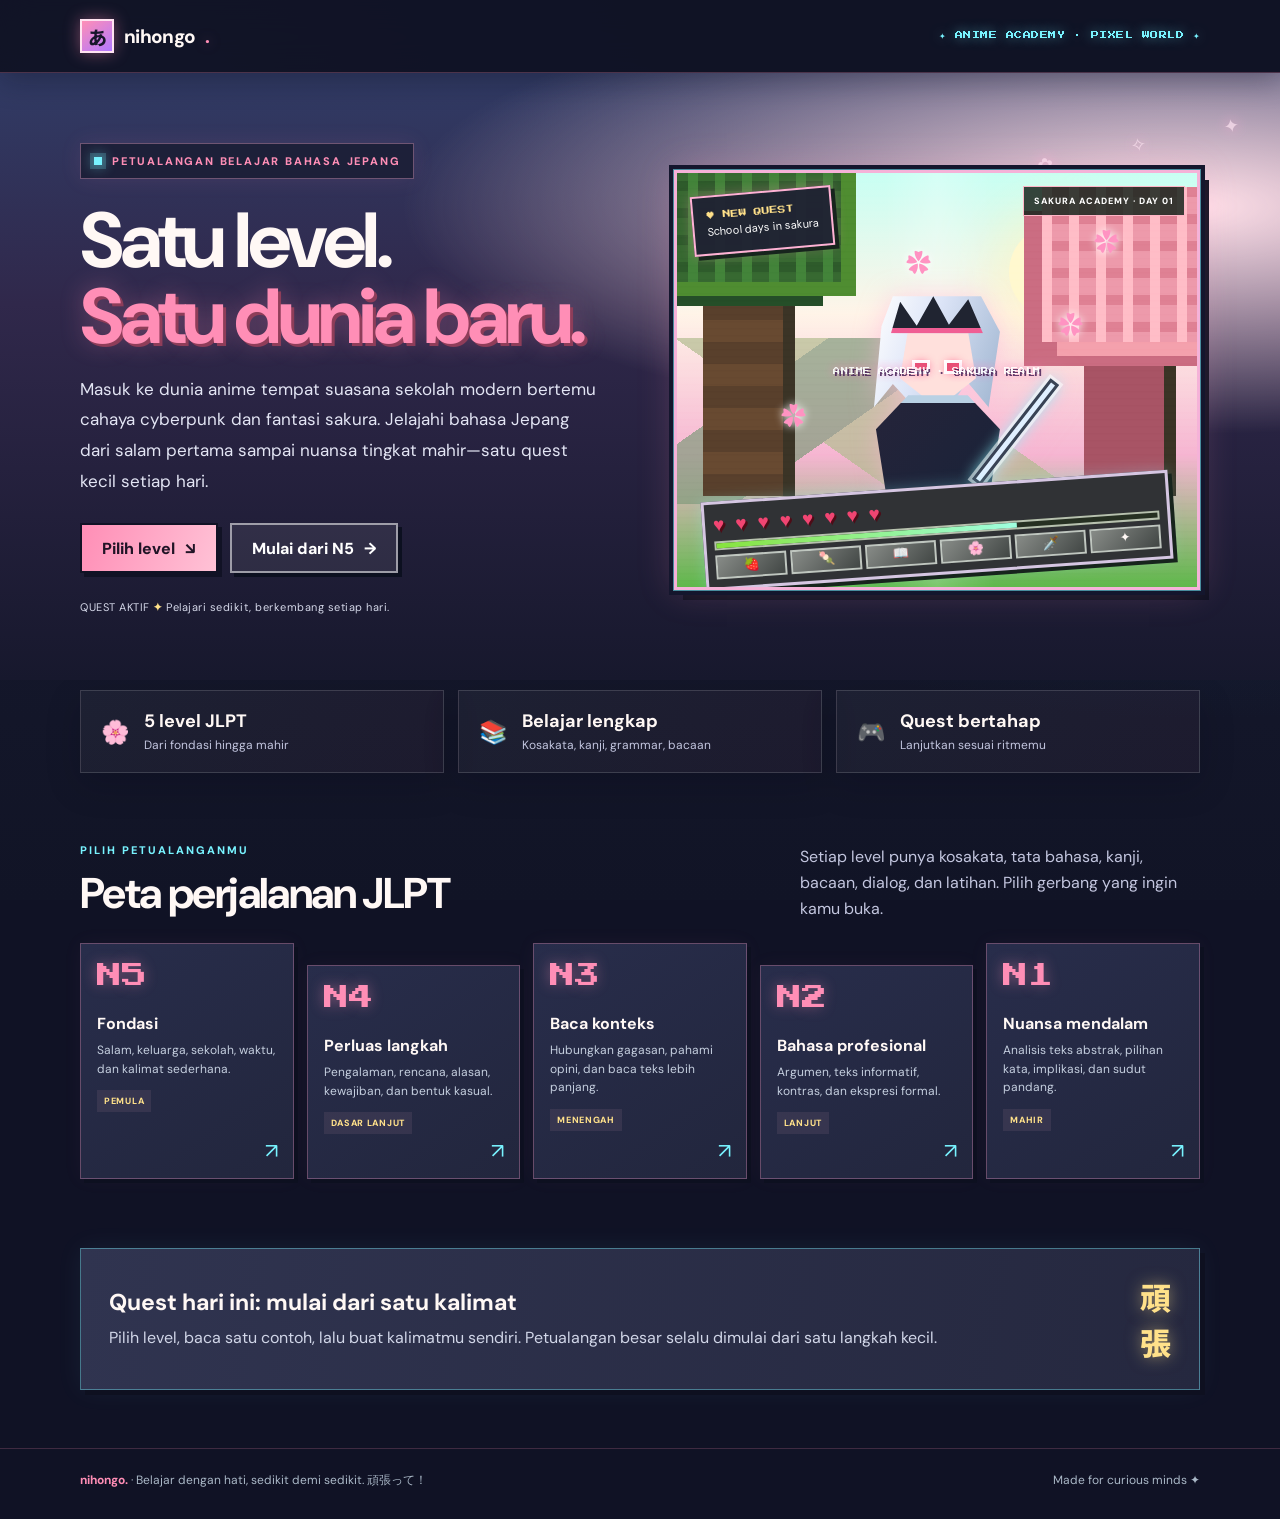
==== index.html @ 072437f2 "Blend anime school, cyberpunk, and sakura fantasy themes" ====
<!doctype html>
<html lang="id">
<head>
  <meta charset="utf-8">
  <meta name="viewport" content="width=device-width, initial-scale=1">
  <meta name="theme-color" content="#101225">
  <meta name="description" content="Petualangan belajar bahasa Jepang dari JLPT N5 hingga N1 — anime, cyberpunk, sekolah, dan fantasi sakura dalam satu dunia.">
  <title>Nihongo Quest — Anime Japanese Learning World</title>
  <link rel="preconnect" href="https://fonts.googleapis.com">
  <link rel="preconnect" href="https://fonts.gstatic.com" crossorigin>
  <link href="https://fonts.googleapis.com/css2?family=DM+Sans:wght@400;500;600;700;800&family=Press+Start+2P&family=Noto+Sans+JP:wght@400;500;700&display=swap" rel="stylesheet">
  <style>
    :root{--night:#101225;--forest:#202746;--leaf:#9fffe0;--pink:#ff8eb6;--rose:#e987c2;--cream:#fff8f5;--gold:#ffe18a;--muted:#c3c6df;--pixel:4px;--line:#ffffff27;--neon:#78f3ff}
    *{box-sizing:border-box}html{scroll-behavior:smooth;scroll-padding-top:82px}body{margin:0;background:var(--night);color:var(--cream);font-family:'DM Sans',sans-serif;overflow-x:hidden}body:before{content:"";position:fixed;inset:0;pointer-events:none;z-index:-1;background:radial-gradient(ellipse at 10% 12%,#593c7640,transparent 35%),radial-gradient(ellipse at 94% 54%,#174b6940,transparent 34%),linear-gradient(180deg,#121426,#15182c 60%,#111426)}a{color:inherit}button,a{-webkit-tap-highlight-color:transparent}.wrap{width:min(1120px,calc(100% - 40px));margin:auto}
    .topbar{position:sticky;top:0;z-index:10;background:#111426ed;border-bottom:1px solid #ff8eb640;backdrop-filter:blur(16px);box-shadow:0 6px 30px #08091555}.nav{min-height:72px;display:flex;align-items:center;justify-content:space-between;gap:20px}.brand{display:inline-flex;align-items:center;gap:10px;text-decoration:none;font-weight:800;font-size:19px;letter-spacing:-.7px}.brand-mark{display:grid;place-items:center;width:34px;height:34px;background:linear-gradient(145deg,var(--pink),#b378ff);color:#17162b;border:2px solid #ffe3f1;box-shadow:0 0 16px #ff8eb66b;font-family:'Noto Sans JP',sans-serif;font-weight:800}.brand em{color:var(--pink);font-style:normal;text-shadow:0 0 12px #ff8eb699}.nav-tag{font-family:'Press Start 2P',monospace;font-size:8px;color:var(--neon);letter-spacing:.5px;text-shadow:0 0 12px #78f3ff8c}
    .hero{position:relative;min-height:590px;display:grid;grid-template-columns:1.04fr .96fr;align-items:center;gap:24px;padding:70px 0 64px;isolation:isolate}.hero:before{content:"";position:absolute;inset:0 -40vw;z-index:-3;background:radial-gradient(ellipse at 75% 22%,#ffdfe8 0 1%,transparent 34%),linear-gradient(180deg,#313b65 0%,#30284b 38%,#17182d 100%)}.hero:after{content:"✦　✧　✦　✿　✧　✦";position:absolute;z-index:-1;top:12%;right:-18%;width:58%;color:#ffe7f5a8;font-size:19px;letter-spacing:30px;text-shadow:0 0 14px #ffacd6;transform:rotate(-12deg);pointer-events:none}.hero-copy{position:relative;z-index:2}.kicker{display:inline-flex;align-items:center;gap:10px;padding:10px 13px;border:1px solid #ffb1d75c;background:#17192dbb;color:var(--pink);font-size:11px;font-weight:800;letter-spacing:1.8px;text-transform:uppercase;box-shadow:0 0 22px #fc86bb19}.kicker i{width:8px;height:8px;background:var(--neon);box-shadow:0 0 0 4px #78f3ff33,0 0 14px #78f3ff}.hero h1{max-width:680px;margin:24px 0 18px;font-size:clamp(43px,6.6vw,78px);line-height:.98;letter-spacing:-4px}.hero h1 span{display:block;color:var(--pink);text-shadow:3px 3px #8e3d59,0 0 25px #ff8eb655}.hero-copy>p{max-width:520px;color:#e3e5f4;font-size:17px;line-height:1.8}.cta-row{display:flex;flex-wrap:wrap;gap:12px;margin-top:27px}.btn{display:inline-flex;align-items:center;justify-content:center;gap:10px;min-height:50px;padding:0 20px;text-decoration:none;font-weight:800;border:2px solid #111225;box-shadow:4px 4px 0 #111225;transition:transform .18s,box-shadow .18s}.btn:hover{transform:translate(2px,2px);box-shadow:2px 2px 0 #111225}.btn-primary{background:linear-gradient(110deg,var(--pink),#ffc2d6);color:#211426}.btn-quiet{background:#ffffff12;border-color:#fff8;color:white;box-shadow:4px 4px 0 #0c1020}.pixel-label{display:inline-block;margin-top:27px;color:#d4d7e8;font-size:11px;letter-spacing:.5px}.pixel-label b{color:var(--gold)}
    .scene{height:420px;position:relative;overflow:hidden;border:3px solid #f5b2d8;outline:1px solid #76f3ff88;box-shadow:0 0 0 5px #14162d,0 0 34px #ff8eb638,9px 10px 0 #0d1020;background:linear-gradient(180deg,#c8fff3 0%,#fff4e8 34%,#f6b6d2 68%,#5fb84b 100%);image-rendering:pixelated}.scene:before{content:"";position:absolute;inset:0;z-index:1;pointer-events:none;background:linear-gradient(90deg,transparent 40%,#fff7 50%,transparent 61%),repeating-linear-gradient(0deg,transparent 0 5px,#14152b0b 6px 7px);mix-blend-mode:soft-light}.scene:after{content:"ANIME ACADEMY · SAKURA REALM";position:absolute;z-index:5;left:50%;top:48%;transform:translate(-50%,-50%);white-space:nowrap;color:#fff;font-family:'Press Start 2P',monospace;font-size:7px;letter-spacing:.4px;text-shadow:2px 2px #4e275c,0 0 10px #f57fb7;opacity:.88}.sun{position:absolute;width:94px;height:94px;top:52px;right:18%;background:#fff8cf;border-radius:50%;box-shadow:0 0 48px 20px #fff3bb88}.distant{position:absolute;inset:40% 0 20%;background:linear-gradient(145deg,transparent 0 20%,#829c7d 20% 39%,transparent 39%),linear-gradient(35deg,transparent 0 31%,#b4bd91 31% 55%,transparent 55%);opacity:.7}.ground{position:absolute;bottom:0;left:0;right:0;height:24%;background:repeating-linear-gradient(90deg,#78bf37 0 20px,#91d64b 20px 40px);border-top:8px solid #497d34}.tree{position:absolute;bottom:22%;width:92px;height:280px;background:repeating-linear-gradient(0deg,#59402c 0 22px,#684a31 22px 44px);box-shadow:inset -12px 0 #3b3426}.tree:before{content:"";position:absolute;left:-42px;top:-89px;width:180px;height:155px;background-color:#376931;background-image:linear-gradient(90deg,#43843a 10px,transparent 10px),linear-gradient(#2e5b2b 10px,transparent 10px);background-size:27px 27px;box-shadow:15px 14px 0 #4f8d31,-18px 24px 0 #254e28}.tree-left{left:5%}.tree-right{right:4%;height:220px;background:#a85465}.tree-right:before{background-color:#ed9aab;background-image:linear-gradient(90deg,#ffbdc7 10px,transparent 10px),linear-gradient(#df8194 10px,transparent 10px);box-shadow:15px 14px 0 #f4a1ad,-18px 24px 0 #cb6d82}.bloom{position:absolute;z-index:2;color:#ff93c2;font-size:25px;text-shadow:0 0 9px #fff,3px 3px #fff0;font-family:'Noto Sans JP';animation:drift 5s ease-in-out infinite}.b1{top:17%;left:44%}.b2{top:32%;right:22%;animation-delay:-2s}.b3{top:54%;left:20%;animation-delay:-1s}.b4{top:12%;right:15%;animation-delay:-3s}.avatar{position:absolute;bottom:17%;left:50%;transform:translateX(-50%);width:176px;height:220px;z-index:2;filter:drop-shadow(0 0 12px #ffb1d880)}.hair{position:absolute;top:0;left:25px;width:126px;height:111px;background:linear-gradient(110deg,#fff 0%,#dce4f7 42%,#9fb5d0 100%);clip-path:polygon(15% 0,85% 0,100% 32%,91% 100%,74% 77%,60% 100%,47% 76%,32% 100%,15% 79%,0 100%,6% 27%);filter:drop-shadow(5px 5px 0 #293447)}.face{position:absolute;top:37px;left:51px;width:76px;height:75px;background:#ffe0dc;clip-path:polygon(10% 0,90% 0,100% 60%,50% 100%,0 60%)}.eye{position:absolute;top:67px;width:12px;height:8px;background:#e64d71;z-index:3;box-shadow:0 0 0 3px #fff,0 0 10px #ff356a}.eye.left{left:66px}.eye.right{right:66px}.body-avatar{position:absolute;bottom:0;left:27px;width:124px;height:121px;background:linear-gradient(135deg,#25243a,#182238);clip-path:polygon(26% 0,74% 0,100% 28%,89% 100%,11% 100%,0 28%);border-top:8px solid #b9d1e4}.crown{position:absolute;z-index:4;top:0;left:42px;width:92px;height:37px;background:#202431;clip-path:polygon(0 100%,10% 15%,28% 80%,46% 0,63% 77%,84% 8%,100% 100%);border-bottom:5px solid #f05e94;filter:drop-shadow(0 0 6px #ff528b)}.sword{position:absolute;z-index:3;bottom:20px;right:4px;width:11px;height:128px;background:#dfefff;border:3px solid #394355;transform:rotate(38deg);box-shadow:0 0 0 3px #fff8,0 0 15px #8bf7ff}.game-toast{position:absolute;top:18px;left:15px;z-index:6;padding:11px 13px;background:#1f2033eF;border:2px solid #ffb2d4;color:var(--gold);font-family:'Press Start 2P',monospace;font-size:8px;line-height:1.8;transform:rotate(-5deg);box-shadow:4px 4px #17241d,0 0 14px #ff8eb655}.game-toast span{display:block;color:#fff;font-family:'DM Sans';font-size:11px}.hud{position:absolute;z-index:6;bottom:12px;left:5%;right:5%;padding:8px;background:#303235;border:3px solid #d5c6e2;box-shadow:4px 4px #17241d,0 0 15px #83f7ff44;transform:rotate(-4deg)}.hearts{color:#f14572;font-size:19px;letter-spacing:3px;text-shadow:2px 2px #4e0c17}.xp{height:9px;margin:4px 0;background:#263022;border:2px solid #b7c1af}.xp span{display:block;width:68%;height:100%;background:linear-gradient(90deg,#87e33d,#9fffe0)}.hotbar{display:flex;gap:4px;margin-top:5px}.slot{flex:1;height:24px;background:linear-gradient(135deg,#878b87,#424745);border:2px solid #bfc6bf;text-align:center;font-size:13px;line-height:18px}.scene-caption{position:absolute;right:12px;top:13px;z-index:6;padding:8px 10px;background:#18251dd9;border:1px solid #ffb5c6;color:white;font-size:9px;font-weight:800;letter-spacing:1px}
    .stats{display:grid;grid-template-columns:repeat(3,1fr);gap:14px;margin:10px 0 70px}.stat{padding:18px 20px;border:1px solid #ffffff25;background:linear-gradient(120deg,#ffffff0b,#ff8eb60b);display:flex;align-items:center;gap:14px;box-shadow:0 12px 35px #06071630}.stat-icon{font-size:23px}.stat strong{display:block;font-size:18px}.stat small{color:var(--muted);font-size:12px}.section-head{display:flex;justify-content:space-between;align-items:end;gap:20px;margin:0 0 22px}.section-head .eyebrow{color:var(--neon);font-size:11px;font-weight:800;letter-spacing:2px}.section-head h2{margin:8px 0 0;font-size:clamp(28px,4vw,43px);letter-spacing:-1.6px}.section-head p{max-width:400px;margin:0;color:var(--muted);line-height:1.6}.levels{display:grid;grid-template-columns:repeat(5,1fr);gap:13px}.level-card{position:relative;min-height:214px;padding:19px 16px 16px;background:linear-gradient(145deg,#282d4b,#22263d);border:1px solid #ff9ec84f;box-shadow:4px 4px 0 #0d1020,0 0 20px #f27baa0c;text-decoration:none;transition:transform .2s,border-color .2s,background .2s}.level-card:hover{transform:translateY(-6px);border-color:var(--neon);background:#303652;box-shadow:4px 8px 0 #0d1020,0 0 20px #78f3ff30}.level-card:nth-child(even){margin-top:22px}.level-card .num{font-family:'Press Start 2P',monospace;font-size:25px;color:var(--pink);text-shadow:0 0 14px #ff8eb66b}.level-card h3{margin:20px 0 7px;font-size:16px}.level-card p{margin:0;color:#c5cfdf;font-size:12px;line-height:1.55}.level-card .arrow{position:absolute;right:15px;bottom:13px;color:var(--neon);font-size:21px}.level-card .difficulty{display:inline-block;margin-top:12px;padding:5px 7px;background:#ffb5c615;color:var(--gold);font-size:9px;font-weight:800;letter-spacing:.7px;text-transform:uppercase}
    .quest{display:grid;grid-template-columns:1fr auto;align-items:center;gap:20px;margin:69px 0 58px;padding:25px 28px;border:1px solid #78f3ff66;background:linear-gradient(100deg,#303450,#25283f);box-shadow:5px 5px #0e1020,0 0 25px #78f3ff10}.quest h2{margin:0 0 8px;font-size:23px}.quest p{margin:0;color:#d1d6e8;line-height:1.6}.quest-mark{font-family:'Noto Sans JP',sans-serif;font-weight:800;font-size:31px;color:var(--gold);text-align:center;text-shadow:0 0 16px #ffe18a88}.footer{border-top:1px solid #ff8eb633;padding:23px 0 30px;color:#aab8c7;font-size:12px}.footer .wrap{display:flex;justify-content:space-between;gap:15px}.footer strong{color:var(--pink)}
    @keyframes drift{0%,100%{transform:translateY(0) rotate(0)}50%{transform:translateY(-12px) rotate(12deg)}}
    @media(max-width:850px){.hero{grid-template-columns:1fr;gap:38px;padding-top:53px}.hero-copy{max-width:720px}.scene{width:min(100%,560px);margin:auto;height:390px}.levels{grid-template-columns:repeat(3,1fr)}.level-card:nth-child(even){margin-top:0}.level-card:nth-child(3n+2){margin-top:16px}.stats{margin-bottom:55px}}
    @media(max-width:560px){.wrap{width:min(100% - 28px,1120px)}.nav{min-height:62px}.nav-tag{font-size:6px}.hero{padding:44px 0 40px;min-height:auto}.hero h1{font-size:clamp(42px,12vw,61px);letter-spacing:-2.7px}.hero-copy>p{font-size:15px}.scene{height:340px}.avatar{transform:translateX(-50%) scale(.82);transform-origin:bottom center}.tree{transform:scale(.8);transform-origin:bottom left}.tree-right{transform-origin:bottom right}.game-toast{font-size:7px}.stats{grid-template-columns:1fr;gap:8px;margin:5px 0 48px}.stat{padding:13px 15px}.section-head{display:block}.section-head p{margin-top:11px}.levels{grid-template-columns:repeat(2,1fr);gap:11px}.level-card{min-height:190px;padding:15px 12px}.level-card:nth-child(3n+2){margin-top:0}.level-card:nth-child(even){margin-top:14px}.level-card .num{font-size:22px}.quest{grid-template-columns:1fr;margin:50px 0;padding:21px}.quest-mark{display:none}.footer .wrap{display:block;line-height:1.8}.footer .wrap span{display:block}}
    @media(prefers-reduced-motion:reduce){*,*::before,*::after{scroll-behavior:auto!important;animation-duration:.01ms!important;transition-duration:.01ms!important}}
  </style>
</head>
<body>
  <header class="topbar"><div class="wrap nav"><a class="brand" href="#home" aria-label="Nihongo Quest, beranda"><span class="brand-mark">あ</span>nihongo<em>.</em></a><span class="nav-tag">✦ ANIME ACADEMY · PIXEL WORLD ✦</span></div></header>
  <main id="home" class="wrap">
    <section class="hero" aria-labelledby="hero-title">
      <div class="hero-copy"><div class="kicker"><i></i> Petualangan belajar bahasa Jepang</div><h1 id="hero-title">Satu level.<span>Satu dunia baru.</span></h1><p>Masuk ke dunia anime tempat suasana sekolah modern bertemu cahaya cyberpunk dan fantasi sakura. Jelajahi bahasa Jepang dari salam pertama sampai nuansa tingkat mahir—satu quest kecil setiap hari.</p><div class="cta-row"><a class="btn btn-primary" href="#pilih-level">Pilih level <span aria-hidden="true">↘</span></a><a class="btn btn-quiet" href="n5.html">Mulai dari N5 <span aria-hidden="true">→</span></a></div><div class="pixel-label">QUEST AKTIF <b>✦</b> Pelajari sedikit, berkembang setiap hari.</div></div>
      <div class="scene" role="img" aria-label="Dunia anime bergaya pixel: karakter pelajar petualang di antara hutan hijau dan bunga sakura dengan nuansa cyberpunk">
        <div class="sun"></div><div class="distant"></div><div class="tree tree-left"></div><div class="tree tree-right"></div><span class="bloom b1">✿</span><span class="bloom b2">✿</span><span class="bloom b3">✿</span><span class="bloom b4">✿</span>
        <div class="avatar" aria-hidden="true"><div class="hair"></div><div class="face"></div><i class="eye left"></i><i class="eye right"></i><div class="body-avatar"></div><div class="crown"></div><div class="sword"></div></div>
        <div class="game-toast">♥ NEW QUEST<span>School days in sakura</span></div><div class="scene-caption">SAKURA ACADEMY · DAY 01</div><div class="hud" aria-hidden="true"><div class="hearts">♥ ♥ ♥ ♥ ♥ ♥ ♥ ♥</div><div class="xp"><span></span></div><div class="hotbar"><div class="slot">🍓</div><div class="slot">🍡</div><div class="slot">📖</div><div class="slot">🌸</div><div class="slot">🗡️</div><div class="slot">✦</div></div></div>
      </div>
    </section>
    <section class="stats" aria-label="Ringkasan materi"><div class="stat"><span class="stat-icon">🌸</span><div><strong>5 level JLPT</strong><small>Dari fondasi hingga mahir</small></div></div><div class="stat"><span class="stat-icon">📚</span><div><strong>Belajar lengkap</strong><small>Kosakata, kanji, grammar, bacaan</small></div></div><div class="stat"><span class="stat-icon">🎮</span><div><strong>Quest bertahap</strong><small>Lanjutkan sesuai ritmemu</small></div></div></section>
    <section id="pilih-level" aria-labelledby="levels-title"><div class="section-head"><div><div class="eyebrow">PILIH PETUALANGANMU</div><h2 id="levels-title">Peta perjalanan JLPT</h2></div><p>Setiap level punya kosakata, tata bahasa, kanji, bacaan, dialog, dan latihan. Pilih gerbang yang ingin kamu buka.</p></div>
      <div class="levels">
        <a class="level-card" href="n5.html"><span class="num">N5</span><h3>Fondasi</h3><p>Salam, keluarga, sekolah, waktu, dan kalimat sederhana.</p><span class="difficulty">Pemula</span><span class="arrow" aria-hidden="true">↗</span></a>
        <a class="level-card" href="n4.html"><span class="num">N4</span><h3>Perluas langkah</h3><p>Pengalaman, rencana, alasan, kewajiban, dan bentuk kasual.</p><span class="difficulty">Dasar lanjut</span><span class="arrow" aria-hidden="true">↗</span></a>
        <a class="level-card" href="n3.html"><span class="num">N3</span><h3>Baca konteks</h3><p>Hubungkan gagasan, pahami opini, dan baca teks lebih panjang.</p><span class="difficulty">Menengah</span><span class="arrow" aria-hidden="true">↗</span></a>
        <a class="level-card" href="n2.html"><span class="num">N2</span><h3>Bahasa profesional</h3><p>Argumen, teks informatif, kontras, dan ekspresi formal.</p><span class="difficulty">Lanjut</span><span class="arrow" aria-hidden="true">↗</span></a>
        <a class="level-card" href="n1.html"><span class="num">N1</span><h3>Nuansa mendalam</h3><p>Analisis teks abstrak, pilihan kata, implikasi, dan sudut pandang.</p><span class="difficulty">Mahir</span><span class="arrow" aria-hidden="true">↗</span></a>
      </div>
    </section>
    <aside class="quest"><div><h2>Quest hari ini: mulai dari satu kalimat</h2><p>Pilih level, baca satu contoh, lalu buat kalimatmu sendiri. Petualangan besar selalu dimulai dari satu langkah kecil.</p></div><div class="quest-mark" aria-hidden="true">頑<br>張</div></aside>
  </main>
  <footer class="footer"><div class="wrap"><span><strong>nihongo.</strong> · Belajar dengan hati, sedikit demi sedikit. 頑張って！</span><span>Made for curious minds ✦</span></div></footer>
</body>
</html>
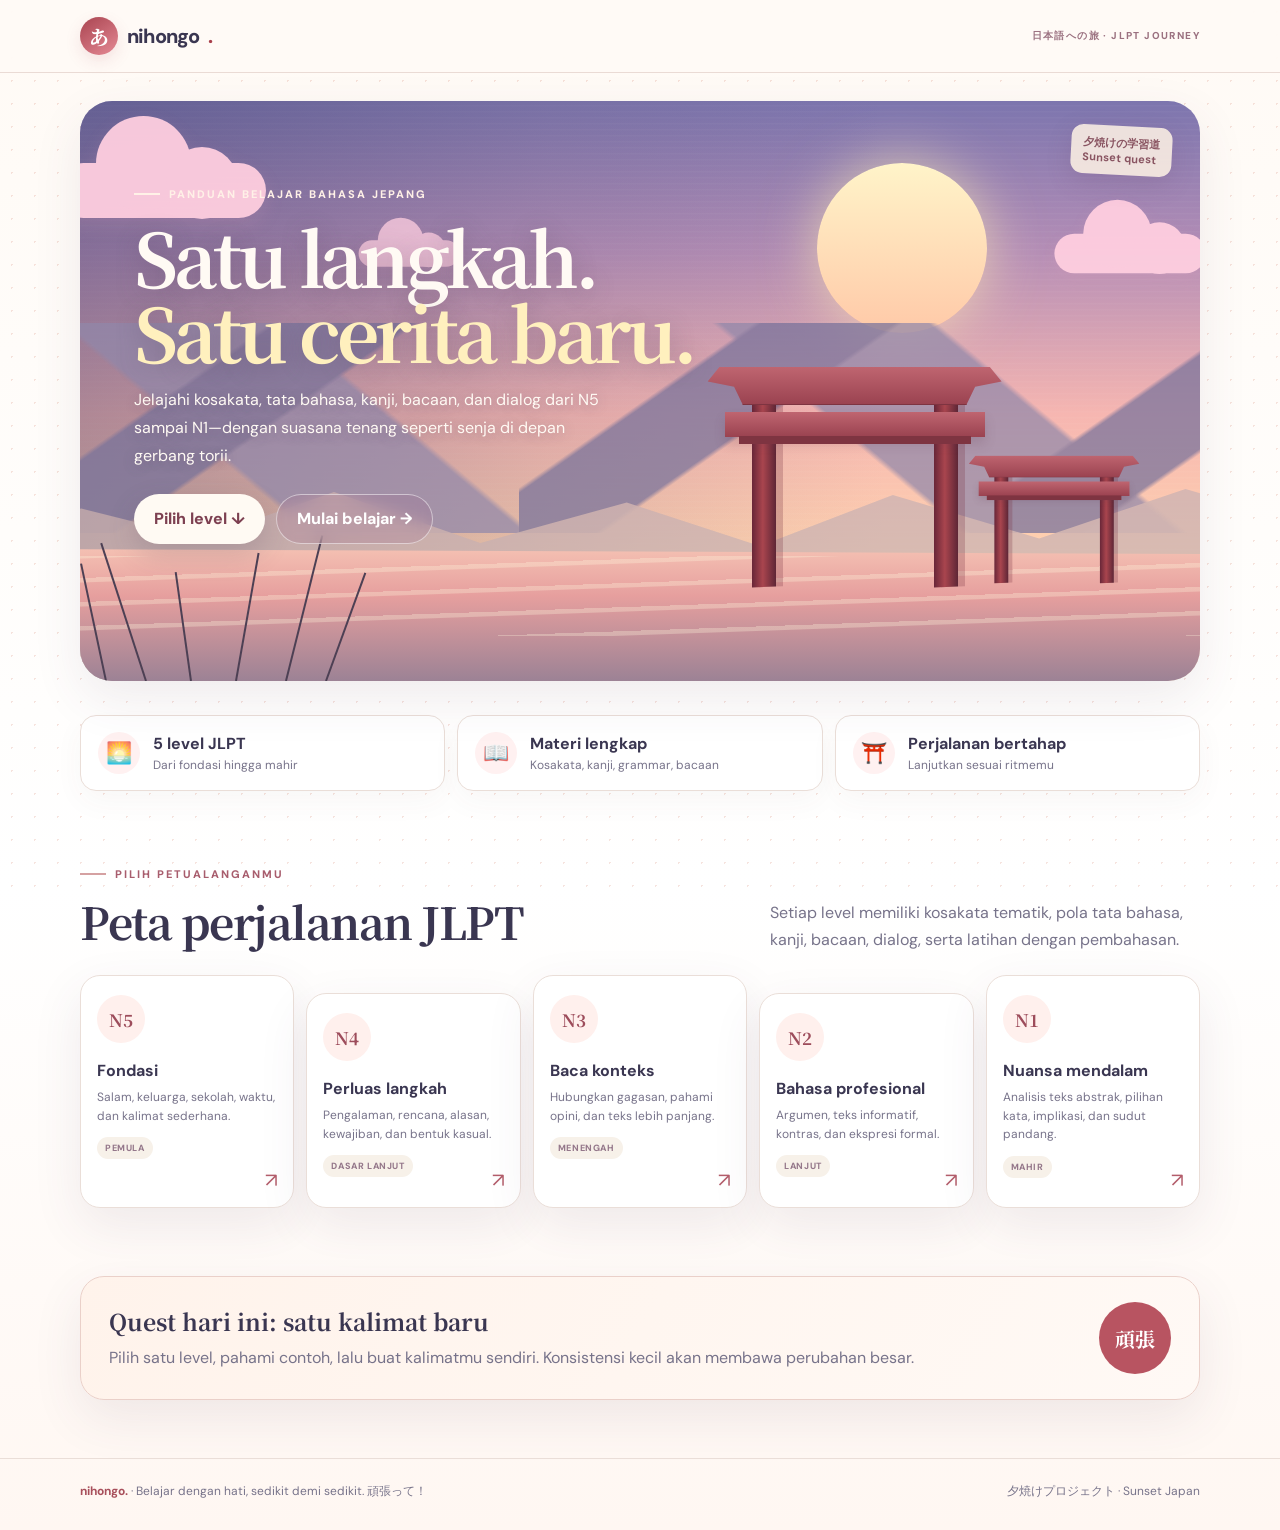
==== commit 10cc2ccf: "Apply sunset torii illustration theme to homepage" ====
--- a/index.html
+++ b/index.html
@@ -3,49 +3,47 @@
 <head>
   <meta charset="utf-8">
   <meta name="viewport" content="width=device-width, initial-scale=1">
-  <meta name="theme-color" content="#101225">
-  <meta name="description" content="Petualangan belajar bahasa Jepang dari JLPT N5 hingga N1 — anime, cyberpunk, sekolah, dan fantasi sakura dalam satu dunia.">
-  <title>Nihongo Quest — Anime Japanese Learning World</title>
+  <meta name="theme-color" content="#f39aaa">
+  <meta name="description" content="Petualangan belajar bahasa Jepang JLPT N5 hingga N1 dengan nuansa matahari terbenam, torii, dan pegunungan Jepang.">
+  <title>Nihongo Quest — Belajar Bahasa Jepang</title>
   <link rel="preconnect" href="https://fonts.googleapis.com">
   <link rel="preconnect" href="https://fonts.gstatic.com" crossorigin>
-  <link href="https://fonts.googleapis.com/css2?family=DM+Sans:wght@400;500;600;700;800&family=Press+Start+2P&family=Noto+Sans+JP:wght@400;500;700&display=swap" rel="stylesheet">
+  <link href="https://fonts.googleapis.com/css2?family=DM+Sans:wght@400;500;600;700;800&family=Noto+Serif+JP:wght@500;700&family=Noto+Sans+JP:wght@400;500;700&display=swap" rel="stylesheet">
   <style>
-    :root{--night:#101225;--forest:#202746;--leaf:#9fffe0;--pink:#ff8eb6;--rose:#e987c2;--cream:#fff8f5;--gold:#ffe18a;--muted:#c3c6df;--pixel:4px;--line:#ffffff27;--neon:#78f3ff}
-    *{box-sizing:border-box}html{scroll-behavior:smooth;scroll-padding-top:82px}body{margin:0;background:var(--night);color:var(--cream);font-family:'DM Sans',sans-serif;overflow-x:hidden}body:before{content:"";position:fixed;inset:0;pointer-events:none;z-index:-1;background:radial-gradient(ellipse at 10% 12%,#593c7640,transparent 35%),radial-gradient(ellipse at 94% 54%,#174b6940,transparent 34%),linear-gradient(180deg,#121426,#15182c 60%,#111426)}a{color:inherit}button,a{-webkit-tap-highlight-color:transparent}.wrap{width:min(1120px,calc(100% - 40px));margin:auto}
-    .topbar{position:sticky;top:0;z-index:10;background:#111426ed;border-bottom:1px solid #ff8eb640;backdrop-filter:blur(16px);box-shadow:0 6px 30px #08091555}.nav{min-height:72px;display:flex;align-items:center;justify-content:space-between;gap:20px}.brand{display:inline-flex;align-items:center;gap:10px;text-decoration:none;font-weight:800;font-size:19px;letter-spacing:-.7px}.brand-mark{display:grid;place-items:center;width:34px;height:34px;background:linear-gradient(145deg,var(--pink),#b378ff);color:#17162b;border:2px solid #ffe3f1;box-shadow:0 0 16px #ff8eb66b;font-family:'Noto Sans JP',sans-serif;font-weight:800}.brand em{color:var(--pink);font-style:normal;text-shadow:0 0 12px #ff8eb699}.nav-tag{font-family:'Press Start 2P',monospace;font-size:8px;color:var(--neon);letter-spacing:.5px;text-shadow:0 0 12px #78f3ff8c}
-    .hero{position:relative;min-height:590px;display:grid;grid-template-columns:1.04fr .96fr;align-items:center;gap:24px;padding:70px 0 64px;isolation:isolate}.hero:before{content:"";position:absolute;inset:0 -40vw;z-index:-3;background:radial-gradient(ellipse at 75% 22%,#ffdfe8 0 1%,transparent 34%),linear-gradient(180deg,#313b65 0%,#30284b 38%,#17182d 100%)}.hero:after{content:"✦　✧　✦　✿　✧　✦";position:absolute;z-index:-1;top:12%;right:-18%;width:58%;color:#ffe7f5a8;font-size:19px;letter-spacing:30px;text-shadow:0 0 14px #ffacd6;transform:rotate(-12deg);pointer-events:none}.hero-copy{position:relative;z-index:2}.kicker{display:inline-flex;align-items:center;gap:10px;padding:10px 13px;border:1px solid #ffb1d75c;background:#17192dbb;color:var(--pink);font-size:11px;font-weight:800;letter-spacing:1.8px;text-transform:uppercase;box-shadow:0 0 22px #fc86bb19}.kicker i{width:8px;height:8px;background:var(--neon);box-shadow:0 0 0 4px #78f3ff33,0 0 14px #78f3ff}.hero h1{max-width:680px;margin:24px 0 18px;font-size:clamp(43px,6.6vw,78px);line-height:.98;letter-spacing:-4px}.hero h1 span{display:block;color:var(--pink);text-shadow:3px 3px #8e3d59,0 0 25px #ff8eb655}.hero-copy>p{max-width:520px;color:#e3e5f4;font-size:17px;line-height:1.8}.cta-row{display:flex;flex-wrap:wrap;gap:12px;margin-top:27px}.btn{display:inline-flex;align-items:center;justify-content:center;gap:10px;min-height:50px;padding:0 20px;text-decoration:none;font-weight:800;border:2px solid #111225;box-shadow:4px 4px 0 #111225;transition:transform .18s,box-shadow .18s}.btn:hover{transform:translate(2px,2px);box-shadow:2px 2px 0 #111225}.btn-primary{background:linear-gradient(110deg,var(--pink),#ffc2d6);color:#211426}.btn-quiet{background:#ffffff12;border-color:#fff8;color:white;box-shadow:4px 4px 0 #0c1020}.pixel-label{display:inline-block;margin-top:27px;color:#d4d7e8;font-size:11px;letter-spacing:.5px}.pixel-label b{color:var(--gold)}
-    .scene{height:420px;position:relative;overflow:hidden;border:3px solid #f5b2d8;outline:1px solid #76f3ff88;box-shadow:0 0 0 5px #14162d,0 0 34px #ff8eb638,9px 10px 0 #0d1020;background:linear-gradient(180deg,#c8fff3 0%,#fff4e8 34%,#f6b6d2 68%,#5fb84b 100%);image-rendering:pixelated}.scene:before{content:"";position:absolute;inset:0;z-index:1;pointer-events:none;background:linear-gradient(90deg,transparent 40%,#fff7 50%,transparent 61%),repeating-linear-gradient(0deg,transparent 0 5px,#14152b0b 6px 7px);mix-blend-mode:soft-light}.scene:after{content:"ANIME ACADEMY · SAKURA REALM";position:absolute;z-index:5;left:50%;top:48%;transform:translate(-50%,-50%);white-space:nowrap;color:#fff;font-family:'Press Start 2P',monospace;font-size:7px;letter-spacing:.4px;text-shadow:2px 2px #4e275c,0 0 10px #f57fb7;opacity:.88}.sun{position:absolute;width:94px;height:94px;top:52px;right:18%;background:#fff8cf;border-radius:50%;box-shadow:0 0 48px 20px #fff3bb88}.distant{position:absolute;inset:40% 0 20%;background:linear-gradient(145deg,transparent 0 20%,#829c7d 20% 39%,transparent 39%),linear-gradient(35deg,transparent 0 31%,#b4bd91 31% 55%,transparent 55%);opacity:.7}.ground{position:absolute;bottom:0;left:0;right:0;height:24%;background:repeating-linear-gradient(90deg,#78bf37 0 20px,#91d64b 20px 40px);border-top:8px solid #497d34}.tree{position:absolute;bottom:22%;width:92px;height:280px;background:repeating-linear-gradient(0deg,#59402c 0 22px,#684a31 22px 44px);box-shadow:inset -12px 0 #3b3426}.tree:before{content:"";position:absolute;left:-42px;top:-89px;width:180px;height:155px;background-color:#376931;background-image:linear-gradient(90deg,#43843a 10px,transparent 10px),linear-gradient(#2e5b2b 10px,transparent 10px);background-size:27px 27px;box-shadow:15px 14px 0 #4f8d31,-18px 24px 0 #254e28}.tree-left{left:5%}.tree-right{right:4%;height:220px;background:#a85465}.tree-right:before{background-color:#ed9aab;background-image:linear-gradient(90deg,#ffbdc7 10px,transparent 10px),linear-gradient(#df8194 10px,transparent 10px);box-shadow:15px 14px 0 #f4a1ad,-18px 24px 0 #cb6d82}.bloom{position:absolute;z-index:2;color:#ff93c2;font-size:25px;text-shadow:0 0 9px #fff,3px 3px #fff0;font-family:'Noto Sans JP';animation:drift 5s ease-in-out infinite}.b1{top:17%;left:44%}.b2{top:32%;right:22%;animation-delay:-2s}.b3{top:54%;left:20%;animation-delay:-1s}.b4{top:12%;right:15%;animation-delay:-3s}.avatar{position:absolute;bottom:17%;left:50%;transform:translateX(-50%);width:176px;height:220px;z-index:2;filter:drop-shadow(0 0 12px #ffb1d880)}.hair{position:absolute;top:0;left:25px;width:126px;height:111px;background:linear-gradient(110deg,#fff 0%,#dce4f7 42%,#9fb5d0 100%);clip-path:polygon(15% 0,85% 0,100% 32%,91% 100%,74% 77%,60% 100%,47% 76%,32% 100%,15% 79%,0 100%,6% 27%);filter:drop-shadow(5px 5px 0 #293447)}.face{position:absolute;top:37px;left:51px;width:76px;height:75px;background:#ffe0dc;clip-path:polygon(10% 0,90% 0,100% 60%,50% 100%,0 60%)}.eye{position:absolute;top:67px;width:12px;height:8px;background:#e64d71;z-index:3;box-shadow:0 0 0 3px #fff,0 0 10px #ff356a}.eye.left{left:66px}.eye.right{right:66px}.body-avatar{position:absolute;bottom:0;left:27px;width:124px;height:121px;background:linear-gradient(135deg,#25243a,#182238);clip-path:polygon(26% 0,74% 0,100% 28%,89% 100%,11% 100%,0 28%);border-top:8px solid #b9d1e4}.crown{position:absolute;z-index:4;top:0;left:42px;width:92px;height:37px;background:#202431;clip-path:polygon(0 100%,10% 15%,28% 80%,46% 0,63% 77%,84% 8%,100% 100%);border-bottom:5px solid #f05e94;filter:drop-shadow(0 0 6px #ff528b)}.sword{position:absolute;z-index:3;bottom:20px;right:4px;width:11px;height:128px;background:#dfefff;border:3px solid #394355;transform:rotate(38deg);box-shadow:0 0 0 3px #fff8,0 0 15px #8bf7ff}.game-toast{position:absolute;top:18px;left:15px;z-index:6;padding:11px 13px;background:#1f2033eF;border:2px solid #ffb2d4;color:var(--gold);font-family:'Press Start 2P',monospace;font-size:8px;line-height:1.8;transform:rotate(-5deg);box-shadow:4px 4px #17241d,0 0 14px #ff8eb655}.game-toast span{display:block;color:#fff;font-family:'DM Sans';font-size:11px}.hud{position:absolute;z-index:6;bottom:12px;left:5%;right:5%;padding:8px;background:#303235;border:3px solid #d5c6e2;box-shadow:4px 4px #17241d,0 0 15px #83f7ff44;transform:rotate(-4deg)}.hearts{color:#f14572;font-size:19px;letter-spacing:3px;text-shadow:2px 2px #4e0c17}.xp{height:9px;margin:4px 0;background:#263022;border:2px solid #b7c1af}.xp span{display:block;width:68%;height:100%;background:linear-gradient(90deg,#87e33d,#9fffe0)}.hotbar{display:flex;gap:4px;margin-top:5px}.slot{flex:1;height:24px;background:linear-gradient(135deg,#878b87,#424745);border:2px solid #bfc6bf;text-align:center;font-size:13px;line-height:18px}.scene-caption{position:absolute;right:12px;top:13px;z-index:6;padding:8px 10px;background:#18251dd9;border:1px solid #ffb5c6;color:white;font-size:9px;font-weight:800;letter-spacing:1px}
-    .stats{display:grid;grid-template-columns:repeat(3,1fr);gap:14px;margin:10px 0 70px}.stat{padding:18px 20px;border:1px solid #ffffff25;background:linear-gradient(120deg,#ffffff0b,#ff8eb60b);display:flex;align-items:center;gap:14px;box-shadow:0 12px 35px #06071630}.stat-icon{font-size:23px}.stat strong{display:block;font-size:18px}.stat small{color:var(--muted);font-size:12px}.section-head{display:flex;justify-content:space-between;align-items:end;gap:20px;margin:0 0 22px}.section-head .eyebrow{color:var(--neon);font-size:11px;font-weight:800;letter-spacing:2px}.section-head h2{margin:8px 0 0;font-size:clamp(28px,4vw,43px);letter-spacing:-1.6px}.section-head p{max-width:400px;margin:0;color:var(--muted);line-height:1.6}.levels{display:grid;grid-template-columns:repeat(5,1fr);gap:13px}.level-card{position:relative;min-height:214px;padding:19px 16px 16px;background:linear-gradient(145deg,#282d4b,#22263d);border:1px solid #ff9ec84f;box-shadow:4px 4px 0 #0d1020,0 0 20px #f27baa0c;text-decoration:none;transition:transform .2s,border-color .2s,background .2s}.level-card:hover{transform:translateY(-6px);border-color:var(--neon);background:#303652;box-shadow:4px 8px 0 #0d1020,0 0 20px #78f3ff30}.level-card:nth-child(even){margin-top:22px}.level-card .num{font-family:'Press Start 2P',monospace;font-size:25px;color:var(--pink);text-shadow:0 0 14px #ff8eb66b}.level-card h3{margin:20px 0 7px;font-size:16px}.level-card p{margin:0;color:#c5cfdf;font-size:12px;line-height:1.55}.level-card .arrow{position:absolute;right:15px;bottom:13px;color:var(--neon);font-size:21px}.level-card .difficulty{display:inline-block;margin-top:12px;padding:5px 7px;background:#ffb5c615;color:var(--gold);font-size:9px;font-weight:800;letter-spacing:.7px;text-transform:uppercase}
-    .quest{display:grid;grid-template-columns:1fr auto;align-items:center;gap:20px;margin:69px 0 58px;padding:25px 28px;border:1px solid #78f3ff66;background:linear-gradient(100deg,#303450,#25283f);box-shadow:5px 5px #0e1020,0 0 25px #78f3ff10}.quest h2{margin:0 0 8px;font-size:23px}.quest p{margin:0;color:#d1d6e8;line-height:1.6}.quest-mark{font-family:'Noto Sans JP',sans-serif;font-weight:800;font-size:31px;color:var(--gold);text-align:center;text-shadow:0 0 16px #ffe18a88}.footer{border-top:1px solid #ff8eb633;padding:23px 0 30px;color:#aab8c7;font-size:12px}.footer .wrap{display:flex;justify-content:space-between;gap:15px}.footer strong{color:var(--pink)}
-    @keyframes drift{0%,100%{transform:translateY(0) rotate(0)}50%{transform:translateY(-12px) rotate(12deg)}}
-    @media(max-width:850px){.hero{grid-template-columns:1fr;gap:38px;padding-top:53px}.hero-copy{max-width:720px}.scene{width:min(100%,560px);margin:auto;height:390px}.levels{grid-template-columns:repeat(3,1fr)}.level-card:nth-child(even){margin-top:0}.level-card:nth-child(3n+2){margin-top:16px}.stats{margin-bottom:55px}}
-    @media(max-width:560px){.wrap{width:min(100% - 28px,1120px)}.nav{min-height:62px}.nav-tag{font-size:6px}.hero{padding:44px 0 40px;min-height:auto}.hero h1{font-size:clamp(42px,12vw,61px);letter-spacing:-2.7px}.hero-copy>p{font-size:15px}.scene{height:340px}.avatar{transform:translateX(-50%) scale(.82);transform-origin:bottom center}.tree{transform:scale(.8);transform-origin:bottom left}.tree-right{transform-origin:bottom right}.game-toast{font-size:7px}.stats{grid-template-columns:1fr;gap:8px;margin:5px 0 48px}.stat{padding:13px 15px}.section-head{display:block}.section-head p{margin-top:11px}.levels{grid-template-columns:repeat(2,1fr);gap:11px}.level-card{min-height:190px;padding:15px 12px}.level-card:nth-child(3n+2){margin-top:0}.level-card:nth-child(even){margin-top:14px}.level-card .num{font-size:22px}.quest{grid-template-columns:1fr;margin:50px 0;padding:21px}.quest-mark{display:none}.footer .wrap{display:block;line-height:1.8}.footer .wrap span{display:block}}
-    @media(prefers-reduced-motion:reduce){*,*::before,*::after{scroll-behavior:auto!important;animation-duration:.01ms!important;transition-duration:.01ms!important}}
+    :root{--ink:#3a3651;--deep:#25314c;--cream:#fff8ef;--pink:#f29aaa;--sun:#ffd0bb;--red:#a83f4b;--blue:#6d799f;--muted:#77738a;--line:#eaded8;--white:#fff;--shadow:0 18px 50px #5a3b5e18}
+    *{box-sizing:border-box}html{scroll-behavior:smooth;scroll-padding-top:82px}body{margin:0;background:linear-gradient(180deg,#fffaf5 0,#fff 58%,#fff7f2 100%);color:var(--ink);font-family:'DM Sans',sans-serif;overflow-x:hidden}body:before{content:"";position:fixed;inset:0;z-index:-1;pointer-events:none;opacity:.38;background-image:radial-gradient(#e7b8aa 1px,transparent 1px);background-size:23px 23px}a{color:inherit;text-decoration:none}button,a{-webkit-tap-highlight-color:transparent}.wrap{width:min(1120px,calc(100% - 40px));margin:auto}
+    .topbar{position:sticky;top:0;z-index:20;background:#fffaf6eb;border-bottom:1px solid #eadbd5;backdrop-filter:blur(16px)}.nav{min-height:72px;display:flex;align-items:center;justify-content:space-between;gap:20px}.brand{display:flex;align-items:center;gap:9px;font-size:20px;font-weight:800;letter-spacing:-.8px}.brand-mark{display:grid;place-items:center;width:38px;height:38px;border-radius:50%;background:linear-gradient(145deg,#a94450,#e58a95);color:white;font-family:'Noto Serif JP',serif;box-shadow:0 6px 16px #a9445022}.brand em{color:var(--red);font-style:normal}.top-tag{font-size:10px;font-weight:800;letter-spacing:1.4px;text-transform:uppercase;color:#9b7180}
+    .hero{position:relative;min-height:580px;margin:28px 0 34px;border-radius:32px;overflow:hidden;background:linear-gradient(180deg,#7c75ae 0%,#b58eb6 26%,#f6b6b1 54%,#ffd2af 78%,#fff0d5 100%);box-shadow:var(--shadow);isolation:isolate}.hero:after{content:"";position:absolute;inset:0;z-index:-1;background:linear-gradient(90deg,#3b3b6761 0%,#5d547427 42%,transparent 72%),repeating-linear-gradient(0deg,transparent 0 4px,#ffffff08 5px 6px);pointer-events:none}.cloud{position:absolute;height:55px;width:210px;border-radius:999px;background:#ffcfe0;filter:drop-shadow(0 8px 10px #d699b633);opacity:.94}.cloud:before,.cloud:after{content:"";position:absolute;border-radius:50%;background:inherit}.cloud:before{width:95px;height:95px;left:40px;bottom:7px}.cloud:after{width:72px;height:72px;right:28px;bottom:-1px}.cloud-a{left:-24px;top:62px}.cloud-b{right:-35px;top:125px;transform:scale(.72)}.cloud-c{left:20%;top:125px;transform:scale(.48);opacity:.75}.sunset{position:absolute;width:170px;height:170px;border-radius:50%;right:19%;top:62px;background:linear-gradient(180deg,#fff4c9,#ffc9a8);box-shadow:0 0 55px #fff0b6aa}.mountains{position:absolute;left:-4%;right:-4%;bottom:148px;height:210px;background:linear-gradient(145deg,transparent 30%,#77729b 31% 48%,transparent 49%) 0 0/40% 100%,linear-gradient(220deg,transparent 34%,#9188aa 35% 58%,transparent 59%) 100% 0/54% 100%;opacity:.72}.mountains:before{content:"";position:absolute;left:-5%;right:-5%;bottom:-55px;height:150px;background:#c4aeb3;clip-path:polygon(0 58%,8% 47%,17% 67%,27% 36%,38% 70%,49% 43%,59% 72%,69% 38%,80% 67%,91% 34%,100% 58%,100% 100%,0 100%);opacity:.9}.water{position:absolute;left:0;right:0;bottom:0;height:155px;background:linear-gradient(180deg,#fbd0bc 0%,#e69f9e 45%,#9c8295 100%);clip-path:polygon(0 15%,100% 18%,100% 100%,0 100%)}.water:after{content:"";position:absolute;left:-5%;right:-5%;top:30px;height:80px;background:repeating-linear-gradient(178deg,#fff6dc66 0 4px,transparent 5px 24px);opacity:.78}.torii{position:absolute;z-index:4;bottom:94px;right:17%;width:310px;height:250px}.pillar{position:absolute;bottom:0;width:24px;height:190px;background:linear-gradient(90deg,#682638,#a9454e 45%,#5e2636);transform:skewY(-2deg);box-shadow:7px 0 #7a314244}.pillar.left{left:52px}.pillar.right{right:52px}.beam{position:absolute;left:8px;right:8px;height:38px;background:linear-gradient(180deg,#bf6570,#9a4250);box-shadow:0 7px 12px #663b5033}.beam.top{top:30px;clip-path:polygon(4% 0,96% 0,100% 38%,91% 52%,88% 100%,12% 100%,9% 52%,0 38%)}.beam.mid{top:75px;left:25px;right:25px;height:25px}.beam:after{content:"";position:absolute;left:14px;right:14px;bottom:-7px;height:8px;background:#7e3441}.torii-small{position:absolute;z-index:3;bottom:98px;right:5%;transform:scale(.58);transform-origin:bottom right}.hero-copy{position:absolute;z-index:8;left:54px;top:78px;max-width:560px}.eyebrow{display:inline-flex;align-items:center;gap:9px;color:#fff1e7;font-size:11px;font-weight:800;letter-spacing:2px;text-transform:uppercase}.eyebrow:before{content:"";width:26px;height:2px;background:#fff1e7}.hero h1{margin:18px 0 15px;font-family:'Noto Serif JP',serif;font-size:clamp(48px,7vw,74px);line-height:1.02;letter-spacing:-4px;color:#fffaf4;text-shadow:0 4px 25px #57425c55}.hero h1 span{display:block;color:#fff0be}.hero-copy p{max-width:465px;color:#fffaf4;line-height:1.75;font-size:16px;text-shadow:0 2px 13px #53415f55}.cta-row{display:flex;gap:11px;margin-top:24px}.btn{display:inline-flex;align-items:center;justify-content:center;min-height:50px;padding:0 20px;border-radius:999px;font-weight:800;transition:.2s}.btn-primary{background:#fffaf3;color:#7d4051;box-shadow:0 10px 28px #4d405c33}.btn-primary:hover{transform:translateY(-3px);box-shadow:0 14px 32px #4d405c44}.btn-quiet{border:1px solid #ffffff80;color:white;background:#9a668c33;backdrop-filter:blur(8px)}.floating-note{position:absolute;z-index:8;right:28px;top:25px;padding:10px 12px;border-radius:12px;background:#fff4e6d8;color:#895461;font-size:11px;font-weight:800;transform:rotate(3deg);box-shadow:0 8px 25px #6d4c7433}.reeds{position:absolute;z-index:5;left:-5px;bottom:0;width:310px;height:155px}.reed{position:absolute;bottom:0;width:2px;height:120px;background:#4d4054;transform-origin:bottom}.reed:nth-child(1){left:30px;transform:rotate(-12deg)}.reed:nth-child(2){left:70px;height:145px;transform:rotate(-18deg)}.reed:nth-child(3){left:115px;height:110px;transform:rotate(-8deg)}.reed:nth-child(4){left:160px;height:130px;transform:rotate(10deg)}.reed:nth-child(5){left:210px;height:150px;transform:rotate(14deg)}.reed:nth-child(6){left:250px;height:115px;transform:rotate(20deg)}
+    .stats{display:grid;grid-template-columns:repeat(3,1fr);gap:12px;margin:0 0 68px}.stat{display:flex;align-items:center;gap:13px;padding:16px 17px;border:1px solid var(--line);border-radius:16px;background:#fff;box-shadow:0 10px 30px #6048420b}.stat-icon{display:grid;place-items:center;width:42px;height:42px;border-radius:50%;background:#fff1f1;font-size:21px}.stat strong{display:block;font-size:16px}.stat small{display:block;margin-top:3px;color:var(--muted);font-size:12px}.section-head{display:flex;justify-content:space-between;align-items:end;gap:20px;margin:0 0 22px}.section-head .eyebrow{color:#a85d6d}.section-head .eyebrow:before{background:#d5a1a2}.section-head h2{margin:8px 0 0;font-family:'Noto Serif JP',serif;font-size:clamp(30px,4vw,44px);letter-spacing:-1.5px}.section-head p{max-width:430px;margin:0;color:var(--muted);line-height:1.65}.levels{display:grid;grid-template-columns:repeat(5,1fr);gap:12px}.level-card{position:relative;min-height:215px;padding:19px 16px 16px;border:1px solid var(--line);border-radius:20px;background:#fff;box-shadow:var(--shadow);transition:.22s}.level-card:hover{transform:translateY(-7px);border-color:#dfa0a7;box-shadow:0 20px 38px #754d5a20}.level-card:nth-child(even){margin-top:18px}.level-card .num{display:grid;place-items:center;width:48px;height:48px;border-radius:50%;background:#fff0ed;color:#9d4c5b;font-family:'Noto Serif JP',serif;font-size:17px;font-weight:700}.level-card h3{margin:17px 0 7px;font-size:16px}.level-card p{margin:0;color:var(--muted);font-size:12px;line-height:1.55}.level-card .difficulty{display:inline-block;margin-top:12px;padding:5px 8px;border-radius:999px;background:#f7f1e9;color:#94778a;font-size:9px;font-weight:800;letter-spacing:.6px;text-transform:uppercase}.level-card .arrow{position:absolute;right:15px;bottom:14px;color:#b35d6b;font-size:20px}
+    .quest{display:grid;grid-template-columns:1fr auto;align-items:center;gap:20px;margin:68px 0 58px;padding:25px 28px;border:1px solid #ead0c9;border-radius:24px;background:linear-gradient(120deg,#fff3eb,#fff9f5);box-shadow:var(--shadow)}.quest h2{margin:0 0 7px;font-family:'Noto Serif JP',serif;font-size:23px}.quest p{margin:0;color:var(--muted);line-height:1.6}.quest-mark{width:72px;height:72px;display:grid;place-items:center;border-radius:50%;background:#b85461;color:white;font-family:'Noto Serif JP',serif;font-size:20px;font-weight:700}.footer{border-top:1px solid var(--line);padding:24px 0 30px;color:var(--muted);font-size:12px}.footer .wrap{display:flex;justify-content:space-between}.footer strong{color:#a84f5b}
+    @media(max-width:850px){.hero{min-height:600px}.hero-copy{left:35px}.torii{right:4%;transform:scale(.82);transform-origin:bottom right}.hero h1{max-width:520px}.stats{margin-bottom:55px}.levels{grid-template-columns:repeat(3,1fr)}.level-card:nth-child(even){margin-top:0}.level-card:nth-child(3n+2){margin-top:16px}}
+    @media(max-width:560px){.wrap{width:min(100% - 28px,1120px)}.nav{min-height:64px}.top-tag{font-size:8px}.hero{min-height:590px;margin-top:16px;border-radius:22px}.hero-copy{left:24px;right:20px;top:45px}.hero h1{font-size:44px;letter-spacing:-2.4px}.hero-copy p{max-width:330px;font-size:14px}.floating-note{display:none}.sunset{right:-30px;top:250px;width:130px;height:130px}.torii{right:-75px;bottom:66px;transform:scale(.72)}.torii-small{display:none}.reeds{transform:scale(.72);transform-origin:bottom left}.stats{grid-template-columns:1fr;gap:8px}.stat{padding:12px 14px}.section-head{display:block}.section-head p{margin-top:12px}.levels{grid-template-columns:repeat(2,1fr);gap:10px}.level-card{min-height:200px;padding:15px 12px}.level-card:nth-child(even),.level-card:nth-child(3n+2){margin-top:0}.level-card:nth-child(even){margin-top:12px}.level-card .num{width:44px;height:44px}.quest{grid-template-columns:1fr;margin:50px 0;padding:21px}.quest-mark{display:none}.footer .wrap{display:block}.footer .wrap span{display:block;margin-top:7px}}
+    @media(prefers-reduced-motion:reduce){*,*::before,*::after{scroll-behavior:auto!important;transition-duration:.01ms!important}}
   </style>
 </head>
 <body>
-  <header class="topbar"><div class="wrap nav"><a class="brand" href="#home" aria-label="Nihongo Quest, beranda"><span class="brand-mark">あ</span>nihongo<em>.</em></a><span class="nav-tag">✦ ANIME ACADEMY · PIXEL WORLD ✦</span></div></header>
+  <header class="topbar"><div class="wrap nav"><a class="brand" href="#home"><span class="brand-mark">あ</span>nihongo<em>.</em></a><span class="top-tag">日本語への旅 · JLPT journey</span></div></header>
   <main id="home" class="wrap">
     <section class="hero" aria-labelledby="hero-title">
-      <div class="hero-copy"><div class="kicker"><i></i> Petualangan belajar bahasa Jepang</div><h1 id="hero-title">Satu level.<span>Satu dunia baru.</span></h1><p>Masuk ke dunia anime tempat suasana sekolah modern bertemu cahaya cyberpunk dan fantasi sakura. Jelajahi bahasa Jepang dari salam pertama sampai nuansa tingkat mahir—satu quest kecil setiap hari.</p><div class="cta-row"><a class="btn btn-primary" href="#pilih-level">Pilih level <span aria-hidden="true">↘</span></a><a class="btn btn-quiet" href="n5.html">Mulai dari N5 <span aria-hidden="true">→</span></a></div><div class="pixel-label">QUEST AKTIF <b>✦</b> Pelajari sedikit, berkembang setiap hari.</div></div>
-      <div class="scene" role="img" aria-label="Dunia anime bergaya pixel: karakter pelajar petualang di antara hutan hijau dan bunga sakura dengan nuansa cyberpunk">
-        <div class="sun"></div><div class="distant"></div><div class="tree tree-left"></div><div class="tree tree-right"></div><span class="bloom b1">✿</span><span class="bloom b2">✿</span><span class="bloom b3">✿</span><span class="bloom b4">✿</span>
-        <div class="avatar" aria-hidden="true"><div class="hair"></div><div class="face"></div><i class="eye left"></i><i class="eye right"></i><div class="body-avatar"></div><div class="crown"></div><div class="sword"></div></div>
-        <div class="game-toast">♥ NEW QUEST<span>School days in sakura</span></div><div class="scene-caption">SAKURA ACADEMY · DAY 01</div><div class="hud" aria-hidden="true"><div class="hearts">♥ ♥ ♥ ♥ ♥ ♥ ♥ ♥</div><div class="xp"><span></span></div><div class="hotbar"><div class="slot">🍓</div><div class="slot">🍡</div><div class="slot">📖</div><div class="slot">🌸</div><div class="slot">🗡️</div><div class="slot">✦</div></div></div>
+      <div class="sunset"></div><div class="cloud cloud-a"></div><div class="cloud cloud-b"></div><div class="cloud cloud-c"></div><div class="mountains"></div><div class="water"></div>
+      <div class="torii" aria-hidden="true"><div class="pillar left"></div><div class="pillar right"></div><div class="beam top"></div><div class="beam mid"></div></div>
+      <div class="torii torii-small" aria-hidden="true"><div class="pillar left"></div><div class="pillar right"></div><div class="beam top"></div><div class="beam mid"></div></div>
+      <div class="reeds" aria-hidden="true"><i class="reed"></i><i class="reed"></i><i class="reed"></i><i class="reed"></i><i class="reed"></i><i class="reed"></i></div>
+      <div class="floating-note">夕焼けの学習道<br><b>Sunset quest</b></div>
+      <div class="hero-copy"><div class="eyebrow">Panduan belajar bahasa Jepang</div><h1 id="hero-title">Satu langkah.<span>Satu cerita baru.</span></h1><p>Jelajahi kosakata, tata bahasa, kanji, bacaan, dan dialog dari N5 sampai N1—dengan suasana tenang seperti senja di depan gerbang torii.</p><div class="cta-row"><a class="btn btn-primary" href="#pilih-level">Pilih level ↓</a><a class="btn btn-quiet" href="n5.html">Mulai belajar →</a></div></div>
+    </section>
+    <section class="stats" aria-label="Ringkasan materi"><div class="stat"><span class="stat-icon">🌅</span><div><strong>5 level JLPT</strong><small>Dari fondasi hingga mahir</small></div></div><div class="stat"><span class="stat-icon">📖</span><div><strong>Materi lengkap</strong><small>Kosakata, kanji, grammar, bacaan</small></div></div><div class="stat"><span class="stat-icon">⛩️</span><div><strong>Perjalanan bertahap</strong><small>Lanjutkan sesuai ritmemu</small></div></div></section>
+    <section id="pilih-level" aria-labelledby="levels-title"><div class="section-head"><div><div class="eyebrow">Pilih petualanganmu</div><h2 id="levels-title">Peta perjalanan JLPT</h2></div><p>Setiap level memiliki kosakata tematik, pola tata bahasa, kanji, bacaan, dialog, serta latihan dengan pembahasan.</p></div>
+      <div class="levels">
+        <a class="level-card" href="n5.html"><span class="num">N5</span><h3>Fondasi</h3><p>Salam, keluarga, sekolah, waktu, dan kalimat sederhana.</p><span class="difficulty">Pemula</span><span class="arrow">↗</span></a>
+        <a class="level-card" href="n4.html"><span class="num">N4</span><h3>Perluas langkah</h3><p>Pengalaman, rencana, alasan, kewajiban, dan bentuk kasual.</p><span class="difficulty">Dasar lanjut</span><span class="arrow">↗</span></a>
+        <a class="level-card" href="n3.html"><span class="num">N3</span><h3>Baca konteks</h3><p>Hubungkan gagasan, pahami opini, dan teks lebih panjang.</p><span class="difficulty">Menengah</span><span class="arrow">↗</span></a>
+        <a class="level-card" href="n2.html"><span class="num">N2</span><h3>Bahasa profesional</h3><p>Argumen, teks informatif, kontras, dan ekspresi formal.</p><span class="difficulty">Lanjut</span><span class="arrow">↗</span></a>
+        <a class="level-card" href="n1.html"><span class="num">N1</span><h3>Nuansa mendalam</h3><p>Analisis teks abstrak, pilihan kata, implikasi, dan sudut pandang.</p><span class="difficulty">Mahir</span><span class="arrow">↗</span></a>
       </div>
     </section>
-    <section class="stats" aria-label="Ringkasan materi"><div class="stat"><span class="stat-icon">🌸</span><div><strong>5 level JLPT</strong><small>Dari fondasi hingga mahir</small></div></div><div class="stat"><span class="stat-icon">📚</span><div><strong>Belajar lengkap</strong><small>Kosakata, kanji, grammar, bacaan</small></div></div><div class="stat"><span class="stat-icon">🎮</span><div><strong>Quest bertahap</strong><small>Lanjutkan sesuai ritmemu</small></div></div></section>
-    <section id="pilih-level" aria-labelledby="levels-title"><div class="section-head"><div><div class="eyebrow">PILIH PETUALANGANMU</div><h2 id="levels-title">Peta perjalanan JLPT</h2></div><p>Setiap level punya kosakata, tata bahasa, kanji, bacaan, dialog, dan latihan. Pilih gerbang yang ingin kamu buka.</p></div>
-      <div class="levels">
-        <a class="level-card" href="n5.html"><span class="num">N5</span><h3>Fondasi</h3><p>Salam, keluarga, sekolah, waktu, dan kalimat sederhana.</p><span class="difficulty">Pemula</span><span class="arrow" aria-hidden="true">↗</span></a>
-        <a class="level-card" href="n4.html"><span class="num">N4</span><h3>Perluas langkah</h3><p>Pengalaman, rencana, alasan, kewajiban, dan bentuk kasual.</p><span class="difficulty">Dasar lanjut</span><span class="arrow" aria-hidden="true">↗</span></a>
-        <a class="level-card" href="n3.html"><span class="num">N3</span><h3>Baca konteks</h3><p>Hubungkan gagasan, pahami opini, dan baca teks lebih panjang.</p><span class="difficulty">Menengah</span><span class="arrow" aria-hidden="true">↗</span></a>
-        <a class="level-card" href="n2.html"><span class="num">N2</span><h3>Bahasa profesional</h3><p>Argumen, teks informatif, kontras, dan ekspresi formal.</p><span class="difficulty">Lanjut</span><span class="arrow" aria-hidden="true">↗</span></a>
-        <a class="level-card" href="n1.html"><span class="num">N1</span><h3>Nuansa mendalam</h3><p>Analisis teks abstrak, pilihan kata, implikasi, dan sudut pandang.</p><span class="difficulty">Mahir</span><span class="arrow" aria-hidden="true">↗</span></a>
-      </div>
-    </section>
-    <aside class="quest"><div><h2>Quest hari ini: mulai dari satu kalimat</h2><p>Pilih level, baca satu contoh, lalu buat kalimatmu sendiri. Petualangan besar selalu dimulai dari satu langkah kecil.</p></div><div class="quest-mark" aria-hidden="true">頑<br>張</div></aside>
+    <aside class="quest"><div><h2>Quest hari ini: satu kalimat baru</h2><p>Pilih satu level, pahami contoh, lalu buat kalimatmu sendiri. Konsistensi kecil akan membawa perubahan besar.</p></div><div class="quest-mark">頑張</div></aside>
   </main>
-  <footer class="footer"><div class="wrap"><span><strong>nihongo.</strong> · Belajar dengan hati, sedikit demi sedikit. 頑張って！</span><span>Made for curious minds ✦</span></div></footer>
+  <footer class="footer"><div class="wrap"><span><strong>nihongo.</strong> · Belajar dengan hati, sedikit demi sedikit. 頑張って！</span><span>夕焼けプロジェクト · Sunset Japan</span></div></footer>
 </body>
 </html>
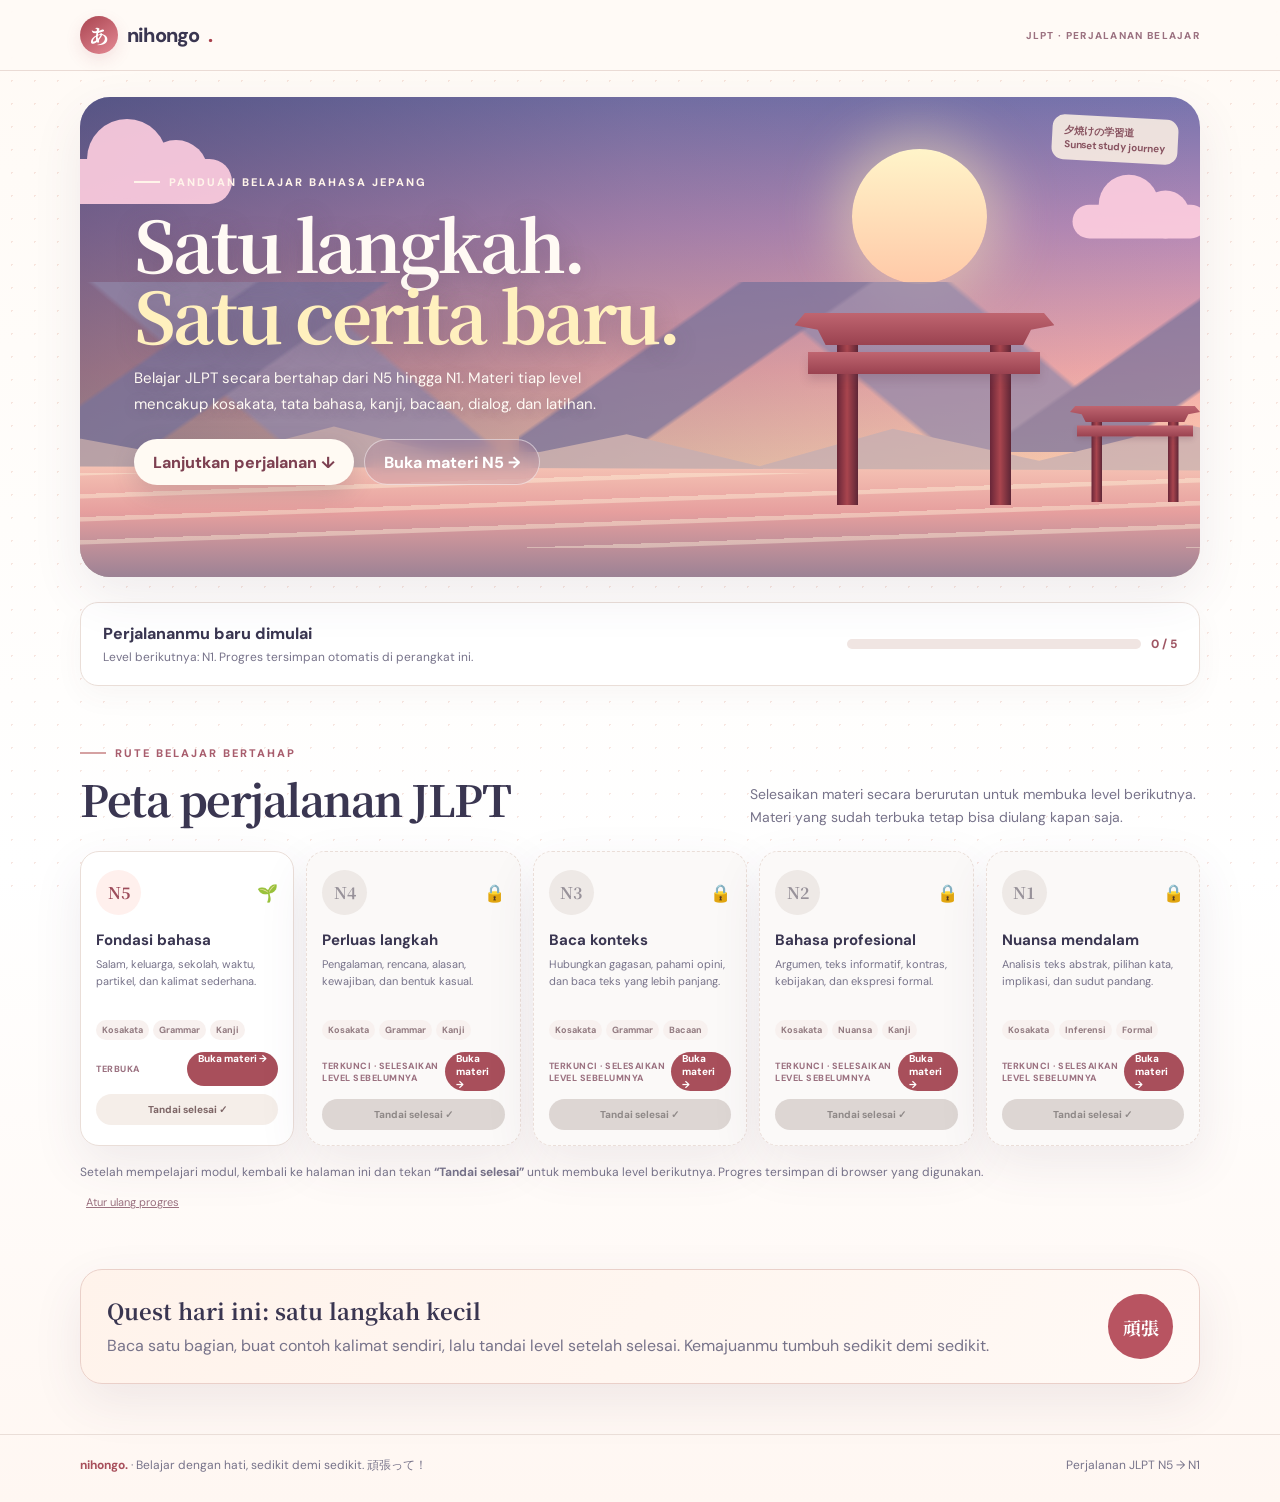
==== commit 18f8b18f: "Add sequential JLPT learning journey with saved progress and smooth transitions" ====
--- a/index.html
+++ b/index.html
@@ -4,46 +4,89 @@
   <meta charset="utf-8">
   <meta name="viewport" content="width=device-width, initial-scale=1">
   <meta name="theme-color" content="#f39aaa">
-  <meta name="description" content="Petualangan belajar bahasa Jepang JLPT N5 hingga N1 dengan nuansa matahari terbenam, torii, dan pegunungan Jepang.">
-  <title>Nihongo Quest — Belajar Bahasa Jepang</title>
+  <meta name="description" content="Perjalanan belajar bahasa Jepang JLPT yang bertahap: materi N5 sampai N1, progres tersimpan, dan level terbuka satu per satu.">
+  <title>Nihongo Quest — Perjalanan JLPT N5–N1</title>
   <link rel="preconnect" href="https://fonts.googleapis.com">
   <link rel="preconnect" href="https://fonts.gstatic.com" crossorigin>
   <link href="https://fonts.googleapis.com/css2?family=DM+Sans:wght@400;500;600;700;800&family=Noto+Serif+JP:wght@500;700&family=Noto+Sans+JP:wght@400;500;700&display=swap" rel="stylesheet">
   <style>
-    :root{--ink:#3a3651;--deep:#25314c;--cream:#fff8ef;--pink:#f29aaa;--sun:#ffd0bb;--red:#a83f4b;--blue:#6d799f;--muted:#77738a;--line:#eaded8;--white:#fff;--shadow:0 18px 50px #5a3b5e18}
-    *{box-sizing:border-box}html{scroll-behavior:smooth;scroll-padding-top:82px}body{margin:0;background:linear-gradient(180deg,#fffaf5 0,#fff 58%,#fff7f2 100%);color:var(--ink);font-family:'DM Sans',sans-serif;overflow-x:hidden}body:before{content:"";position:fixed;inset:0;z-index:-1;pointer-events:none;opacity:.38;background-image:radial-gradient(#e7b8aa 1px,transparent 1px);background-size:23px 23px}a{color:inherit;text-decoration:none}button,a{-webkit-tap-highlight-color:transparent}.wrap{width:min(1120px,calc(100% - 40px));margin:auto}
-    .topbar{position:sticky;top:0;z-index:20;background:#fffaf6eb;border-bottom:1px solid #eadbd5;backdrop-filter:blur(16px)}.nav{min-height:72px;display:flex;align-items:center;justify-content:space-between;gap:20px}.brand{display:flex;align-items:center;gap:9px;font-size:20px;font-weight:800;letter-spacing:-.8px}.brand-mark{display:grid;place-items:center;width:38px;height:38px;border-radius:50%;background:linear-gradient(145deg,#a94450,#e58a95);color:white;font-family:'Noto Serif JP',serif;box-shadow:0 6px 16px #a9445022}.brand em{color:var(--red);font-style:normal}.top-tag{font-size:10px;font-weight:800;letter-spacing:1.4px;text-transform:uppercase;color:#9b7180}
-    .hero{position:relative;min-height:580px;margin:28px 0 34px;border-radius:32px;overflow:hidden;background:linear-gradient(180deg,#7c75ae 0%,#b58eb6 26%,#f6b6b1 54%,#ffd2af 78%,#fff0d5 100%);box-shadow:var(--shadow);isolation:isolate}.hero:after{content:"";position:absolute;inset:0;z-index:-1;background:linear-gradient(90deg,#3b3b6761 0%,#5d547427 42%,transparent 72%),repeating-linear-gradient(0deg,transparent 0 4px,#ffffff08 5px 6px);pointer-events:none}.cloud{position:absolute;height:55px;width:210px;border-radius:999px;background:#ffcfe0;filter:drop-shadow(0 8px 10px #d699b633);opacity:.94}.cloud:before,.cloud:after{content:"";position:absolute;border-radius:50%;background:inherit}.cloud:before{width:95px;height:95px;left:40px;bottom:7px}.cloud:after{width:72px;height:72px;right:28px;bottom:-1px}.cloud-a{left:-24px;top:62px}.cloud-b{right:-35px;top:125px;transform:scale(.72)}.cloud-c{left:20%;top:125px;transform:scale(.48);opacity:.75}.sunset{position:absolute;width:170px;height:170px;border-radius:50%;right:19%;top:62px;background:linear-gradient(180deg,#fff4c9,#ffc9a8);box-shadow:0 0 55px #fff0b6aa}.mountains{position:absolute;left:-4%;right:-4%;bottom:148px;height:210px;background:linear-gradient(145deg,transparent 30%,#77729b 31% 48%,transparent 49%) 0 0/40% 100%,linear-gradient(220deg,transparent 34%,#9188aa 35% 58%,transparent 59%) 100% 0/54% 100%;opacity:.72}.mountains:before{content:"";position:absolute;left:-5%;right:-5%;bottom:-55px;height:150px;background:#c4aeb3;clip-path:polygon(0 58%,8% 47%,17% 67%,27% 36%,38% 70%,49% 43%,59% 72%,69% 38%,80% 67%,91% 34%,100% 58%,100% 100%,0 100%);opacity:.9}.water{position:absolute;left:0;right:0;bottom:0;height:155px;background:linear-gradient(180deg,#fbd0bc 0%,#e69f9e 45%,#9c8295 100%);clip-path:polygon(0 15%,100% 18%,100% 100%,0 100%)}.water:after{content:"";position:absolute;left:-5%;right:-5%;top:30px;height:80px;background:repeating-linear-gradient(178deg,#fff6dc66 0 4px,transparent 5px 24px);opacity:.78}.torii{position:absolute;z-index:4;bottom:94px;right:17%;width:310px;height:250px}.pillar{position:absolute;bottom:0;width:24px;height:190px;background:linear-gradient(90deg,#682638,#a9454e 45%,#5e2636);transform:skewY(-2deg);box-shadow:7px 0 #7a314244}.pillar.left{left:52px}.pillar.right{right:52px}.beam{position:absolute;left:8px;right:8px;height:38px;background:linear-gradient(180deg,#bf6570,#9a4250);box-shadow:0 7px 12px #663b5033}.beam.top{top:30px;clip-path:polygon(4% 0,96% 0,100% 38%,91% 52%,88% 100%,12% 100%,9% 52%,0 38%)}.beam.mid{top:75px;left:25px;right:25px;height:25px}.beam:after{content:"";position:absolute;left:14px;right:14px;bottom:-7px;height:8px;background:#7e3441}.torii-small{position:absolute;z-index:3;bottom:98px;right:5%;transform:scale(.58);transform-origin:bottom right}.hero-copy{position:absolute;z-index:8;left:54px;top:78px;max-width:560px}.eyebrow{display:inline-flex;align-items:center;gap:9px;color:#fff1e7;font-size:11px;font-weight:800;letter-spacing:2px;text-transform:uppercase}.eyebrow:before{content:"";width:26px;height:2px;background:#fff1e7}.hero h1{margin:18px 0 15px;font-family:'Noto Serif JP',serif;font-size:clamp(48px,7vw,74px);line-height:1.02;letter-spacing:-4px;color:#fffaf4;text-shadow:0 4px 25px #57425c55}.hero h1 span{display:block;color:#fff0be}.hero-copy p{max-width:465px;color:#fffaf4;line-height:1.75;font-size:16px;text-shadow:0 2px 13px #53415f55}.cta-row{display:flex;gap:11px;margin-top:24px}.btn{display:inline-flex;align-items:center;justify-content:center;min-height:50px;padding:0 20px;border-radius:999px;font-weight:800;transition:.2s}.btn-primary{background:#fffaf3;color:#7d4051;box-shadow:0 10px 28px #4d405c33}.btn-primary:hover{transform:translateY(-3px);box-shadow:0 14px 32px #4d405c44}.btn-quiet{border:1px solid #ffffff80;color:white;background:#9a668c33;backdrop-filter:blur(8px)}.floating-note{position:absolute;z-index:8;right:28px;top:25px;padding:10px 12px;border-radius:12px;background:#fff4e6d8;color:#895461;font-size:11px;font-weight:800;transform:rotate(3deg);box-shadow:0 8px 25px #6d4c7433}.reeds{position:absolute;z-index:5;left:-5px;bottom:0;width:310px;height:155px}.reed{position:absolute;bottom:0;width:2px;height:120px;background:#4d4054;transform-origin:bottom}.reed:nth-child(1){left:30px;transform:rotate(-12deg)}.reed:nth-child(2){left:70px;height:145px;transform:rotate(-18deg)}.reed:nth-child(3){left:115px;height:110px;transform:rotate(-8deg)}.reed:nth-child(4){left:160px;height:130px;transform:rotate(10deg)}.reed:nth-child(5){left:210px;height:150px;transform:rotate(14deg)}.reed:nth-child(6){left:250px;height:115px;transform:rotate(20deg)}
-    .stats{display:grid;grid-template-columns:repeat(3,1fr);gap:12px;margin:0 0 68px}.stat{display:flex;align-items:center;gap:13px;padding:16px 17px;border:1px solid var(--line);border-radius:16px;background:#fff;box-shadow:0 10px 30px #6048420b}.stat-icon{display:grid;place-items:center;width:42px;height:42px;border-radius:50%;background:#fff1f1;font-size:21px}.stat strong{display:block;font-size:16px}.stat small{display:block;margin-top:3px;color:var(--muted);font-size:12px}.section-head{display:flex;justify-content:space-between;align-items:end;gap:20px;margin:0 0 22px}.section-head .eyebrow{color:#a85d6d}.section-head .eyebrow:before{background:#d5a1a2}.section-head h2{margin:8px 0 0;font-family:'Noto Serif JP',serif;font-size:clamp(30px,4vw,44px);letter-spacing:-1.5px}.section-head p{max-width:430px;margin:0;color:var(--muted);line-height:1.65}.levels{display:grid;grid-template-columns:repeat(5,1fr);gap:12px}.level-card{position:relative;min-height:215px;padding:19px 16px 16px;border:1px solid var(--line);border-radius:20px;background:#fff;box-shadow:var(--shadow);transition:.22s}.level-card:hover{transform:translateY(-7px);border-color:#dfa0a7;box-shadow:0 20px 38px #754d5a20}.level-card:nth-child(even){margin-top:18px}.level-card .num{display:grid;place-items:center;width:48px;height:48px;border-radius:50%;background:#fff0ed;color:#9d4c5b;font-family:'Noto Serif JP',serif;font-size:17px;font-weight:700}.level-card h3{margin:17px 0 7px;font-size:16px}.level-card p{margin:0;color:var(--muted);font-size:12px;line-height:1.55}.level-card .difficulty{display:inline-block;margin-top:12px;padding:5px 8px;border-radius:999px;background:#f7f1e9;color:#94778a;font-size:9px;font-weight:800;letter-spacing:.6px;text-transform:uppercase}.level-card .arrow{position:absolute;right:15px;bottom:14px;color:#b35d6b;font-size:20px}
-    .quest{display:grid;grid-template-columns:1fr auto;align-items:center;gap:20px;margin:68px 0 58px;padding:25px 28px;border:1px solid #ead0c9;border-radius:24px;background:linear-gradient(120deg,#fff3eb,#fff9f5);box-shadow:var(--shadow)}.quest h2{margin:0 0 7px;font-family:'Noto Serif JP',serif;font-size:23px}.quest p{margin:0;color:var(--muted);line-height:1.6}.quest-mark{width:72px;height:72px;display:grid;place-items:center;border-radius:50%;background:#b85461;color:white;font-family:'Noto Serif JP',serif;font-size:20px;font-weight:700}.footer{border-top:1px solid var(--line);padding:24px 0 30px;color:var(--muted);font-size:12px}.footer .wrap{display:flex;justify-content:space-between}.footer strong{color:#a84f5b}
-    @media(max-width:850px){.hero{min-height:600px}.hero-copy{left:35px}.torii{right:4%;transform:scale(.82);transform-origin:bottom right}.hero h1{max-width:520px}.stats{margin-bottom:55px}.levels{grid-template-columns:repeat(3,1fr)}.level-card:nth-child(even){margin-top:0}.level-card:nth-child(3n+2){margin-top:16px}}
-    @media(max-width:560px){.wrap{width:min(100% - 28px,1120px)}.nav{min-height:64px}.top-tag{font-size:8px}.hero{min-height:590px;margin-top:16px;border-radius:22px}.hero-copy{left:24px;right:20px;top:45px}.hero h1{font-size:44px;letter-spacing:-2.4px}.hero-copy p{max-width:330px;font-size:14px}.floating-note{display:none}.sunset{right:-30px;top:250px;width:130px;height:130px}.torii{right:-75px;bottom:66px;transform:scale(.72)}.torii-small{display:none}.reeds{transform:scale(.72);transform-origin:bottom left}.stats{grid-template-columns:1fr;gap:8px}.stat{padding:12px 14px}.section-head{display:block}.section-head p{margin-top:12px}.levels{grid-template-columns:repeat(2,1fr);gap:10px}.level-card{min-height:200px;padding:15px 12px}.level-card:nth-child(even),.level-card:nth-child(3n+2){margin-top:0}.level-card:nth-child(even){margin-top:12px}.level-card .num{width:44px;height:44px}.quest{grid-template-columns:1fr;margin:50px 0;padding:21px}.quest-mark{display:none}.footer .wrap{display:block}.footer .wrap span{display:block;margin-top:7px}}
-    @media(prefers-reduced-motion:reduce){*,*::before,*::after{scroll-behavior:auto!important;transition-duration:.01ms!important}}
+    :root{--ink:#3a3651;--deep:#25314c;--cream:#fff8ef;--pink:#f29aaa;--sun:#ffd0bb;--red:#a83f4b;--blue:#6d799f;--muted:#77738a;--line:#eaded8;--white:#fff;--shadow:0 18px 50px #5a3b5e18;--green:#52866b}
+    *{box-sizing:border-box}html{scroll-behavior:smooth;scroll-padding-top:82px}body{margin:0;background:linear-gradient(180deg,#fffaf5 0,#fff 58%,#fff7f2 100%);color:var(--ink);font-family:'DM Sans',sans-serif;overflow-x:hidden}body:before{content:"";position:fixed;inset:0;z-index:-1;pointer-events:none;opacity:.34;background-image:radial-gradient(#e7b8aa 1px,transparent 1px);background-size:23px 23px}a{color:inherit;text-decoration:none}button{font:inherit}button,a{-webkit-tap-highlight-color:transparent}.wrap{width:min(1120px,calc(100% - 40px));margin:auto}
+    .topbar{position:sticky;top:0;z-index:20;background:#fffaf6eb;border-bottom:1px solid #eadbd5;backdrop-filter:blur(16px)}.nav{min-height:70px;display:flex;align-items:center;justify-content:space-between;gap:18px}.brand{display:flex;align-items:center;gap:9px;font-size:20px;font-weight:800;letter-spacing:-.8px}.brand-mark{display:grid;place-items:center;width:38px;height:38px;border-radius:50%;background:linear-gradient(145deg,#a94450,#e58a95);color:white;font-family:'Noto Serif JP',serif;box-shadow:0 6px 16px #a9445022}.brand em{color:var(--red);font-style:normal}.top-tag{font-size:10px;font-weight:800;letter-spacing:1.3px;text-transform:uppercase;color:#9b7180}
+    .hero{position:relative;min-height:480px;margin:26px 0 25px;border-radius:30px;overflow:hidden;background:linear-gradient(180deg,#7774ae 0%,#b589b6 27%,#f2aaa9 57%,#ffd1af 79%,#fff0d5 100%);box-shadow:var(--shadow);isolation:isolate}.hero:after{content:"";position:absolute;inset:0;z-index:-1;background:linear-gradient(90deg,#36365d80 0%,#5d54743a 50%,transparent 100%);pointer-events:none}.cloud{position:absolute;height:45px;width:180px;border-radius:999px;background:#ffcfe0;opacity:.9}.cloud:before,.cloud:after{content:"";position:absolute;border-radius:50%;background:inherit}.cloud:before{width:80px;height:80px;left:35px;bottom:5px}.cloud:after{width:64px;height:64px;right:24px;bottom:0}.cloud-a{left:-28px;top:62px}.cloud-b{right:-30px;top:102px;transform:scale(.75)}.sunset{position:absolute;width:135px;height:135px;border-radius:50%;right:19%;top:52px;background:linear-gradient(180deg,#fff4c9,#ffc9a8);box-shadow:0 0 55px 15px #fff0b677}.mountains{position:absolute;left:-4%;right:-4%;bottom:125px;height:170px;background:linear-gradient(145deg,transparent 30%,#77729b 31% 48%,transparent 49%) 0 0/40% 100%,linear-gradient(220deg,transparent 34%,#9188aa 35% 58%,transparent 59%) 100% 0/54% 100%;opacity:.72}.mountains:after{content:"";position:absolute;left:-5%;right:-5%;bottom:-45px;height:110px;background:#c4aeb3;clip-path:polygon(0 58%,8% 47%,17% 67%,27% 36%,38% 70%,49% 43%,59% 72%,69% 38%,80% 67%,91% 34%,100% 58%,100% 100%,0 100%)}.water{position:absolute;left:0;right:0;bottom:0;height:130px;background:linear-gradient(180deg,#fbd0bc,#e69f9e 50%,#9c8295);clip-path:polygon(0 15%,100% 18%,100% 100%,0 100%)}.water:after{content:"";position:absolute;left:-5%;right:-5%;top:26px;height:75px;background:repeating-linear-gradient(178deg,#fff6dc66 0 4px,transparent 5px 23px)}.torii{position:absolute;z-index:2;bottom:72px;right:13%;width:260px;height:218px}.pillar{position:absolute;bottom:0;width:21px;height:164px;background:linear-gradient(90deg,#682638,#a9454e 48%,#5e2636)}.pillar.left{left:43px}.pillar.right{right:43px}.beam{position:absolute;left:0;right:0;height:32px;background:linear-gradient(180deg,#bf6570,#9a4250);box-shadow:0 6px 10px #663b5033}.beam.top{top:26px;clip-path:polygon(4% 0,96% 0,100% 38%,91% 52%,88% 100%,12% 100%,9% 52%,0 38%)}.beam.mid{top:65px;left:14px;right:14px;height:22px}.torii-small{right:0;bottom:75px;transform:scale(.5);transform-origin:bottom right}.hero-copy{position:absolute;z-index:5;left:54px;top:70px;max-width:590px}.eyebrow{display:inline-flex;align-items:center;gap:9px;color:#fff4ea;font-size:11px;font-weight:800;letter-spacing:2px;text-transform:uppercase}.eyebrow:before{content:"";width:26px;height:2px;background:#fff4ea}.hero h1{margin:18px 0 13px;font-family:'Noto Serif JP',serif;font-size:clamp(45px,6.6vw,70px);line-height:1.02;letter-spacing:-3px;color:#fffaf4;text-shadow:0 4px 25px #57425c55}.hero h1 span{display:block;color:#fff0be}.hero-copy p{max-width:495px;color:#fffaf4;line-height:1.75;font-size:15px;text-shadow:0 2px 13px #53415f55}.actions{display:flex;flex-wrap:wrap;gap:10px;margin-top:22px}.btn{display:inline-flex;align-items:center;justify-content:center;min-height:46px;padding:0 19px;border:0;border-radius:999px;font-weight:800;cursor:pointer;transition:transform .22s,box-shadow .22s,background .22s,opacity .22s}.btn-primary{background:#fffaf3;color:#7d4051;box-shadow:0 8px 25px #4d405c33}.btn-primary:hover{transform:translateY(-2px);box-shadow:0 12px 30px #4d405c44}.btn-quiet{border:1px solid #ffffff80;color:white;background:#9a668c33;backdrop-filter:blur(8px)}.note{position:absolute;right:22px;top:20px;z-index:5;padding:9px 12px;border-radius:12px;background:#fff4e6d9;color:#895461;font-size:10px;font-weight:800;transform:rotate(3deg)}
+    .journey-summary{display:grid;grid-template-columns:1fr auto;align-items:center;gap:20px;padding:20px 22px;margin:0 0 52px;background:#fff;border:1px solid var(--line);border-radius:18px;box-shadow:0 10px 30px #6048420b}.summary-title{font-weight:800}.summary-copy{margin-top:5px;font-size:12px;color:var(--muted)}.progress-wrap{display:flex;align-items:center;gap:10px;min-width:min(330px,40vw)}.progress-track{height:10px;flex:1;background:#f0e5e2;border-radius:99px;overflow:hidden}.progress-fill{height:100%;width:0;background:linear-gradient(90deg,#e58b98,#a85d6d);border-radius:inherit;transition:width .7s cubic-bezier(.2,.8,.2,1)}.progress-count{font-size:12px;font-weight:800;color:#9f5664;white-space:nowrap}
+    .section-head{display:flex;justify-content:space-between;align-items:end;gap:20px;margin:0 0 22px}.section-head .eyebrow{color:#a85d6d}.section-head .eyebrow:before{background:#d5a1a2}.section-head h2{margin:8px 0 0;font-family:'Noto Serif JP',serif;font-size:clamp(29px,4vw,43px);letter-spacing:-1.5px}.section-head p{max-width:450px;margin:0;color:var(--muted);line-height:1.65;font-size:14px}.steps{display:grid;grid-template-columns:repeat(5,1fr);gap:12px;position:relative}.level-card{position:relative;min-height:255px;padding:18px 15px 15px;border:1px solid var(--line);border-radius:19px;background:#fff;box-shadow:var(--shadow);transition:transform .35s cubic-bezier(.2,.8,.2,1),box-shadow .35s,border-color .35s,opacity .35s;animation:card-in .55s both}.level-card:nth-child(2){animation-delay:.06s}.level-card:nth-child(3){animation-delay:.12s}.level-card:nth-child(4){animation-delay:.18s}.level-card:nth-child(5){animation-delay:.24s}.level-card:hover:not(.locked){transform:translateY(-6px);border-color:#dfa0a7;box-shadow:0 20px 38px #754d5a20}.level-card.locked{background:#fbf9f8;border-style:dashed;opacity:.72}.level-card.completed{border-color:#a8c9b0;background:linear-gradient(180deg,#fff,#f8fff8)}.card-top{display:flex;align-items:center;justify-content:space-between}.num{display:grid;place-items:center;width:45px;height:45px;border-radius:50%;background:#fff0ed;color:#9d4c5b;font-family:'Noto Serif JP',serif;font-size:16px;font-weight:700}.locked .num{background:#eee9e6;color:#98929a}.state{font-size:17px}.level-card h3{margin:15px 0 6px;font-size:15px}.level-card p{min-height:56px;margin:0;color:var(--muted);font-size:11px;line-height:1.55}.material-tags{display:flex;flex-wrap:wrap;gap:4px;margin:8px 0 12px}.material-tags span{padding:4px 6px;border-radius:99px;background:#f8f1ef;color:#927a80;font-size:9px;font-weight:700}.card-footer{display:flex;align-items:center;justify-content:space-between;gap:5px}.level-status{font-size:9px;font-weight:800;color:#9b7180;text-transform:uppercase;letter-spacing:.5px}.level-card.completed .level-status{color:var(--green)}.card-action{min-height:34px;padding:0 11px;border:0;border-radius:99px;background:#a84f5b;color:white;font-size:10px;font-weight:800;cursor:pointer;transition:background .2s,transform .2s}.card-action:hover:not(:disabled){background:#843d49;transform:translateY(-1px)}.card-action:disabled{background:#ddd6d3;color:#8f8988;cursor:not-allowed}.complete-action{display:block;width:100%;margin-top:8px;min-height:31px;background:#f5eee9;color:#7e6667}.complete-action:hover:not(:disabled){background:#eadbd4}.journey-help{margin:17px 0 0;color:var(--muted);font-size:12px;line-height:1.6}.quest{display:grid;grid-template-columns:1fr auto;align-items:center;gap:20px;margin:58px 0 50px;padding:24px 26px;border:1px solid #ead0c9;border-radius:22px;background:linear-gradient(120deg,#fff3eb,#fff9f5);box-shadow:var(--shadow)}.quest h2{margin:0 0 7px;font-family:'Noto Serif JP',serif;font-size:22px}.quest p{margin:0;color:var(--muted);line-height:1.6}.quest-mark{width:65px;height:65px;display:grid;place-items:center;border-radius:50%;background:#b85461;color:white;font-family:'Noto Serif JP',serif;font-size:18px;font-weight:700}.reset{margin-top:12px;border:0;background:transparent;color:#9b7180;font-size:11px;text-decoration:underline;cursor:pointer}.footer{border-top:1px solid var(--line);padding:22px 0 28px;color:var(--muted);font-size:12px}.footer .wrap{display:flex;justify-content:space-between;gap:12px}.footer strong{color:#a84f5b}.toast{position:fixed;left:50%;bottom:24px;z-index:30;transform:translate(-50%,20px);padding:12px 18px;border-radius:999px;background:#39354e;color:#fff;box-shadow:0 10px 30px #30243c30;font-size:13px;font-weight:700;opacity:0;pointer-events:none;transition:opacity .3s,transform .3s}.toast.show{opacity:1;transform:translate(-50%,0)}
+    @keyframes card-in{from{opacity:0;transform:translateY(12px)}to{opacity:1;transform:translateY(0)}}
+    @media(max-width:850px){.hero{min-height:530px}.hero-copy{left:35px}.torii{right:4%;transform:scale(.82);transform-origin:bottom right}.torii-small{display:none}.steps{grid-template-columns:repeat(3,1fr)}.journey-summary{margin-bottom:45px}}
+    @media(max-width:560px){.wrap{width:min(100% - 28px,1120px)}.nav{min-height:62px}.top-tag{font-size:8px}.hero{min-height:575px;margin-top:15px;border-radius:22px}.hero-copy{left:22px;right:18px;top:38px}.hero h1{font-size:43px;letter-spacing:-2px}.hero-copy p{font-size:14px}.note{display:none}.sunset{right:-20px;top:270px;width:120px;height:120px}.torii{right:-68px;bottom:63px;transform:scale(.7)}.water{height:110px}.mountains{bottom:105px}.journey-summary{grid-template-columns:1fr;gap:12px;padding:16px;margin-bottom:42px}.progress-wrap{min-width:0}.section-head{display:block}.section-head p{margin-top:10px}.steps{grid-template-columns:repeat(2,1fr);gap:9px}.level-card{min-height:249px;padding:14px 11px}.level-card:nth-child(5){grid-column:1/-1;min-height:220px}.level-card p{font-size:10px}.card-action{padding:0 8px;font-size:9px}.quest{grid-template-columns:1fr;margin:45px 0;padding:20px}.quest-mark{display:none}.footer .wrap{display:block;line-height:1.8}.footer .wrap span{display:block}}
+    @media(prefers-reduced-motion:reduce){*,*::before,*::after{scroll-behavior:auto!important;animation-duration:.01ms!important;transition-duration:.01ms!important}}
   </style>
 </head>
 <body>
-  <header class="topbar"><div class="wrap nav"><a class="brand" href="#home"><span class="brand-mark">あ</span>nihongo<em>.</em></a><span class="top-tag">日本語への旅 · JLPT journey</span></div></header>
+  <header class="topbar"><div class="wrap nav"><a class="brand" href="#home" aria-label="Nihongo, beranda"><span class="brand-mark">あ</span>nihongo<em>.</em></a><span class="top-tag">JLPT · perjalanan belajar</span></div></header>
   <main id="home" class="wrap">
     <section class="hero" aria-labelledby="hero-title">
-      <div class="sunset"></div><div class="cloud cloud-a"></div><div class="cloud cloud-b"></div><div class="cloud cloud-c"></div><div class="mountains"></div><div class="water"></div>
-      <div class="torii" aria-hidden="true"><div class="pillar left"></div><div class="pillar right"></div><div class="beam top"></div><div class="beam mid"></div></div>
-      <div class="torii torii-small" aria-hidden="true"><div class="pillar left"></div><div class="pillar right"></div><div class="beam top"></div><div class="beam mid"></div></div>
-      <div class="reeds" aria-hidden="true"><i class="reed"></i><i class="reed"></i><i class="reed"></i><i class="reed"></i><i class="reed"></i><i class="reed"></i></div>
-      <div class="floating-note">夕焼けの学習道<br><b>Sunset quest</b></div>
-      <div class="hero-copy"><div class="eyebrow">Panduan belajar bahasa Jepang</div><h1 id="hero-title">Satu langkah.<span>Satu cerita baru.</span></h1><p>Jelajahi kosakata, tata bahasa, kanji, bacaan, dan dialog dari N5 sampai N1—dengan suasana tenang seperti senja di depan gerbang torii.</p><div class="cta-row"><a class="btn btn-primary" href="#pilih-level">Pilih level ↓</a><a class="btn btn-quiet" href="n5.html">Mulai belajar →</a></div></div>
+      <div class="sunset" aria-hidden="true"></div><div class="cloud cloud-a" aria-hidden="true"></div><div class="cloud cloud-b" aria-hidden="true"></div><div class="mountains" aria-hidden="true"></div><div class="water" aria-hidden="true"></div>
+      <div class="torii" aria-hidden="true"><div class="pillar left"></div><div class="pillar right"></div><div class="beam top"></div><div class="beam mid"></div></div><div class="torii torii-small" aria-hidden="true"><div class="pillar left"></div><div class="pillar right"></div><div class="beam top"></div><div class="beam mid"></div></div>
+      <div class="note">夕焼けの学習道<br><b>Sunset study journey</b></div>
+      <div class="hero-copy"><div class="eyebrow">Panduan belajar bahasa Jepang</div><h1 id="hero-title">Satu langkah.<span>Satu cerita baru.</span></h1><p>Belajar JLPT secara bertahap dari N5 hingga N1. Materi tiap level mencakup kosakata, tata bahasa, kanji, bacaan, dialog, dan latihan.</p><div class="actions"><a class="btn btn-primary" href="#perjalanan">Lanjutkan perjalanan ↓</a><a class="btn btn-quiet" href="n5.html">Buka materi N5 →</a></div></div>
     </section>
-    <section class="stats" aria-label="Ringkasan materi"><div class="stat"><span class="stat-icon">🌅</span><div><strong>5 level JLPT</strong><small>Dari fondasi hingga mahir</small></div></div><div class="stat"><span class="stat-icon">📖</span><div><strong>Materi lengkap</strong><small>Kosakata, kanji, grammar, bacaan</small></div></div><div class="stat"><span class="stat-icon">⛩️</span><div><strong>Perjalanan bertahap</strong><small>Lanjutkan sesuai ritmemu</small></div></div></section>
-    <section id="pilih-level" aria-labelledby="levels-title"><div class="section-head"><div><div class="eyebrow">Pilih petualanganmu</div><h2 id="levels-title">Peta perjalanan JLPT</h2></div><p>Setiap level memiliki kosakata tematik, pola tata bahasa, kanji, bacaan, dialog, serta latihan dengan pembahasan.</p></div>
-      <div class="levels">
-        <a class="level-card" href="n5.html"><span class="num">N5</span><h3>Fondasi</h3><p>Salam, keluarga, sekolah, waktu, dan kalimat sederhana.</p><span class="difficulty">Pemula</span><span class="arrow">↗</span></a>
-        <a class="level-card" href="n4.html"><span class="num">N4</span><h3>Perluas langkah</h3><p>Pengalaman, rencana, alasan, kewajiban, dan bentuk kasual.</p><span class="difficulty">Dasar lanjut</span><span class="arrow">↗</span></a>
-        <a class="level-card" href="n3.html"><span class="num">N3</span><h3>Baca konteks</h3><p>Hubungkan gagasan, pahami opini, dan teks lebih panjang.</p><span class="difficulty">Menengah</span><span class="arrow">↗</span></a>
-        <a class="level-card" href="n2.html"><span class="num">N2</span><h3>Bahasa profesional</h3><p>Argumen, teks informatif, kontras, dan ekspresi formal.</p><span class="difficulty">Lanjut</span><span class="arrow">↗</span></a>
-        <a class="level-card" href="n1.html"><span class="num">N1</span><h3>Nuansa mendalam</h3><p>Analisis teks abstrak, pilihan kata, implikasi, dan sudut pandang.</p><span class="difficulty">Mahir</span><span class="arrow">↗</span></a>
+    <section class="journey-summary" aria-label="Progres perjalanan JLPT"><div><div class="summary-title" id="progressTitle">Perjalananmu baru dimulai</div><div class="summary-copy" id="progressMessage">Mulai dari N5. Progres tersimpan otomatis di perangkat ini.</div></div><div class="progress-wrap"><div class="progress-track" role="progressbar" aria-label="Progres level selesai" aria-valuemin="0" aria-valuemax="5" aria-valuenow="0" id="progressBar"><div class="progress-fill" id="progressFill"></div></div><span class="progress-count" id="progressCount">0 / 5</span></div></section>
+    <section id="perjalanan" aria-labelledby="levels-title"><div class="section-head"><div><div class="eyebrow">RUTE BELAJAR BERTAHAP</div><h2 id="levels-title">Peta perjalanan JLPT</h2></div><p>Selesaikan materi secara berurutan untuk membuka level berikutnya. Materi yang sudah terbuka tetap bisa diulang kapan saja.</p></div>
+      <div class="steps" id="levelSteps">
+        <article class="level-card" data-level="0"><div class="card-top"><span class="num">N5</span><span class="state" aria-hidden="true">🌱</span></div><h3>Fondasi bahasa</h3><p>Salam, keluarga, sekolah, waktu, partikel, dan kalimat sederhana.</p><div class="material-tags"><span>Kosakata</span><span>Grammar</span><span>Kanji</span></div><div class="card-footer"><span class="level-status"></span><a class="card-action" href="n5.html">Buka materi →</a></div><button class="card-action complete-action" type="button">Tandai selesai ✓</button></article>
+        <article class="level-card" data-level="1"><div class="card-top"><span class="num">N4</span><span class="state" aria-hidden="true">🧭</span></div><h3>Perluas langkah</h3><p>Pengalaman, rencana, alasan, kewajiban, dan bentuk kasual.</p><div class="material-tags"><span>Kosakata</span><span>Grammar</span><span>Kanji</span></div><div class="card-footer"><span class="level-status"></span><a class="card-action" href="n4.html">Buka materi →</a></div><button class="card-action complete-action" type="button">Tandai selesai ✓</button></article>
+        <article class="level-card" data-level="2"><div class="card-top"><span class="num">N3</span><span class="state" aria-hidden="true">📚</span></div><h3>Baca konteks</h3><p>Hubungkan gagasan, pahami opini, dan baca teks yang lebih panjang.</p><div class="material-tags"><span>Kosakata</span><span>Grammar</span><span>Bacaan</span></div><div class="card-footer"><span class="level-status"></span><a class="card-action" href="n3.html">Buka materi →</a></div><button class="card-action complete-action" type="button">Tandai selesai ✓</button></article>
+        <article class="level-card" data-level="3"><div class="card-top"><span class="num">N2</span><span class="state" aria-hidden="true">🗞️</span></div><h3>Bahasa profesional</h3><p>Argumen, teks informatif, kontras, kebijakan, dan ekspresi formal.</p><div class="material-tags"><span>Kosakata</span><span>Nuansa</span><span>Kanji</span></div><div class="card-footer"><span class="level-status"></span><a class="card-action" href="n2.html">Buka materi →</a></div><button class="card-action complete-action" type="button">Tandai selesai ✓</button></article>
+        <article class="level-card" data-level="4"><div class="card-top"><span class="num">N1</span><span class="state" aria-hidden="true">🏆</span></div><h3>Nuansa mendalam</h3><p>Analisis teks abstrak, pilihan kata, implikasi, dan sudut pandang.</p><div class="material-tags"><span>Kosakata</span><span>Inferensi</span><span>Formal</span></div><div class="card-footer"><span class="level-status"></span><a class="card-action" href="n1.html">Buka materi →</a></div><button class="card-action complete-action" type="button">Tandai selesai ✓</button></article>
       </div>
+      <p class="journey-help">Setelah mempelajari modul, kembali ke halaman ini dan tekan <b>“Tandai selesai”</b> untuk membuka level berikutnya. Progres tersimpan di browser yang digunakan.</p>
+      <button class="reset" id="resetProgress" type="button">Atur ulang progres</button>
     </section>
-    <aside class="quest"><div><h2>Quest hari ini: satu kalimat baru</h2><p>Pilih satu level, pahami contoh, lalu buat kalimatmu sendiri. Konsistensi kecil akan membawa perubahan besar.</p></div><div class="quest-mark">頑張</div></aside>
+    <aside class="quest"><div><h2>Quest hari ini: satu langkah kecil</h2><p>Baca satu bagian, buat contoh kalimat sendiri, lalu tandai level setelah selesai. Kemajuanmu tumbuh sedikit demi sedikit.</p></div><div class="quest-mark" aria-hidden="true">頑張</div></aside>
   </main>
-  <footer class="footer"><div class="wrap"><span><strong>nihongo.</strong> · Belajar dengan hati, sedikit demi sedikit. 頑張って！</span><span>夕焼けプロジェクト · Sunset Japan</span></div></footer>
+  <footer class="footer"><div class="wrap"><span><strong>nihongo.</strong> · Belajar dengan hati, sedikit demi sedikit. 頑張って！</span><span>Perjalanan JLPT N5 → N1</span></div></footer>
+  <div class="toast" id="toast" role="status" aria-live="polite"></div>
+  <script>
+    (()=>{
+      const STORAGE_KEY='nihongo-jlpt-progress-v1';
+      const cards=[...document.querySelectorAll('.level-card')];
+      const fill=document.getElementById('progressFill');
+      const bar=document.getElementById('progressBar');
+      const count=document.getElementById('progressCount');
+      const title=document.getElementById('progressTitle');
+      const message=document.getElementById('progressMessage');
+      const toast=document.getElementById('toast');
+      let toastTimer;
+      function load(){try{const value=JSON.parse(localStorage.getItem(STORAGE_KEY)||'[]');return Array.isArray(value)?value.filter(n=>Number.isInteger(n)&&n>=0&&n<5):[]}catch{return[]}}
+      let completed=load();
+      function notify(text){toast.textContent=text;toast.classList.add('show');clearTimeout(toastTimer);toastTimer=setTimeout(()=>toast.classList.remove('show'),2500)}
+      function render(){
+        completed=[...new Set(completed)].sort((a,b)=>a-b);
+        const total=completed.length,percent=total/5*100;
+        fill.style.width=percent+'%';bar.setAttribute('aria-valuenow',String(total));count.textContent=total+' / 5';
+        title.textContent=total===5?'Perjalanan JLPT selesai! 🎉':total===0?'Perjalananmu baru dimulai':`Progres tersimpan · ${total} level selesai`;
+        const next=completed.findIndex((value,index)=>value!==index);
+        message.textContent=total===5?'Hebat! Kamu telah menyelesaikan seluruh rute N5 sampai N1.':`Level berikutnya: ${['N5','N4','N3','N2','N1'][next<0?4:next]}. Progres tersimpan otomatis di perangkat ini.`;
+        cards.forEach((card,index)=>{
+          const isDone=completed.includes(index),isUnlocked=index===0||completed.includes(index-1),link=card.querySelector('.card-footer a'),doneButton=card.querySelector('.complete-action'),status=card.querySelector('.level-status'),state=card.querySelector('.state');
+          card.classList.toggle('completed',isDone);card.classList.toggle('locked',!isUnlocked);
+          link.setAttribute('aria-disabled',String(!isUnlocked));link.tabIndex=isUnlocked?0:-1;
+          if(!isUnlocked){link.classList.add('disabled-link');link.onclick=event=>{event.preventDefault();notify('Selesaikan level sebelumnya untuk membuka materi ini.')};status.textContent='Terkunci · selesaikan level sebelumnya';state.textContent='🔒';doneButton.disabled=true}
+          else{link.classList.remove('disabled-link');link.onclick=null;status.textContent=isDone?'Selesai':'Terbuka';state.textContent=isDone?'✓':['🌱','🧭','📚','🗞️','🏆'][index];doneButton.disabled=isDone;doneButton.textContent=isDone?'Level selesai ✓':'Tandai selesai ✓'}
+        });
+        try{localStorage.setItem(STORAGE_KEY,JSON.stringify(completed))}catch{}
+      }
+      cards.forEach((card,index)=>card.querySelector('.complete-action').addEventListener('click',()=>{
+        if(index>0&&!completed.includes(index-1)){notify('Selesaikan level sebelumnya terlebih dahulu.');return}
+        if(!completed.includes(index)){completed.push(index);render();notify(index===4?'Selamat, seluruh level JLPT selesai!':'Level selesai! Level selanjutnya kini terbuka.')}
+      }));
+      document.getElementById('resetProgress').addEventListener('click',()=>{
+        if(!completed.length){notify('Belum ada progres untuk diatur ulang.');return}
+        if(window.confirm('Atur ulang semua progres JLPT di browser ini?')){completed=[];render();notify('Progres diatur ulang. Mulai lagi dari N5.')}
+      });
+      render();
+    })();
+  </script>
 </body>
 </html>
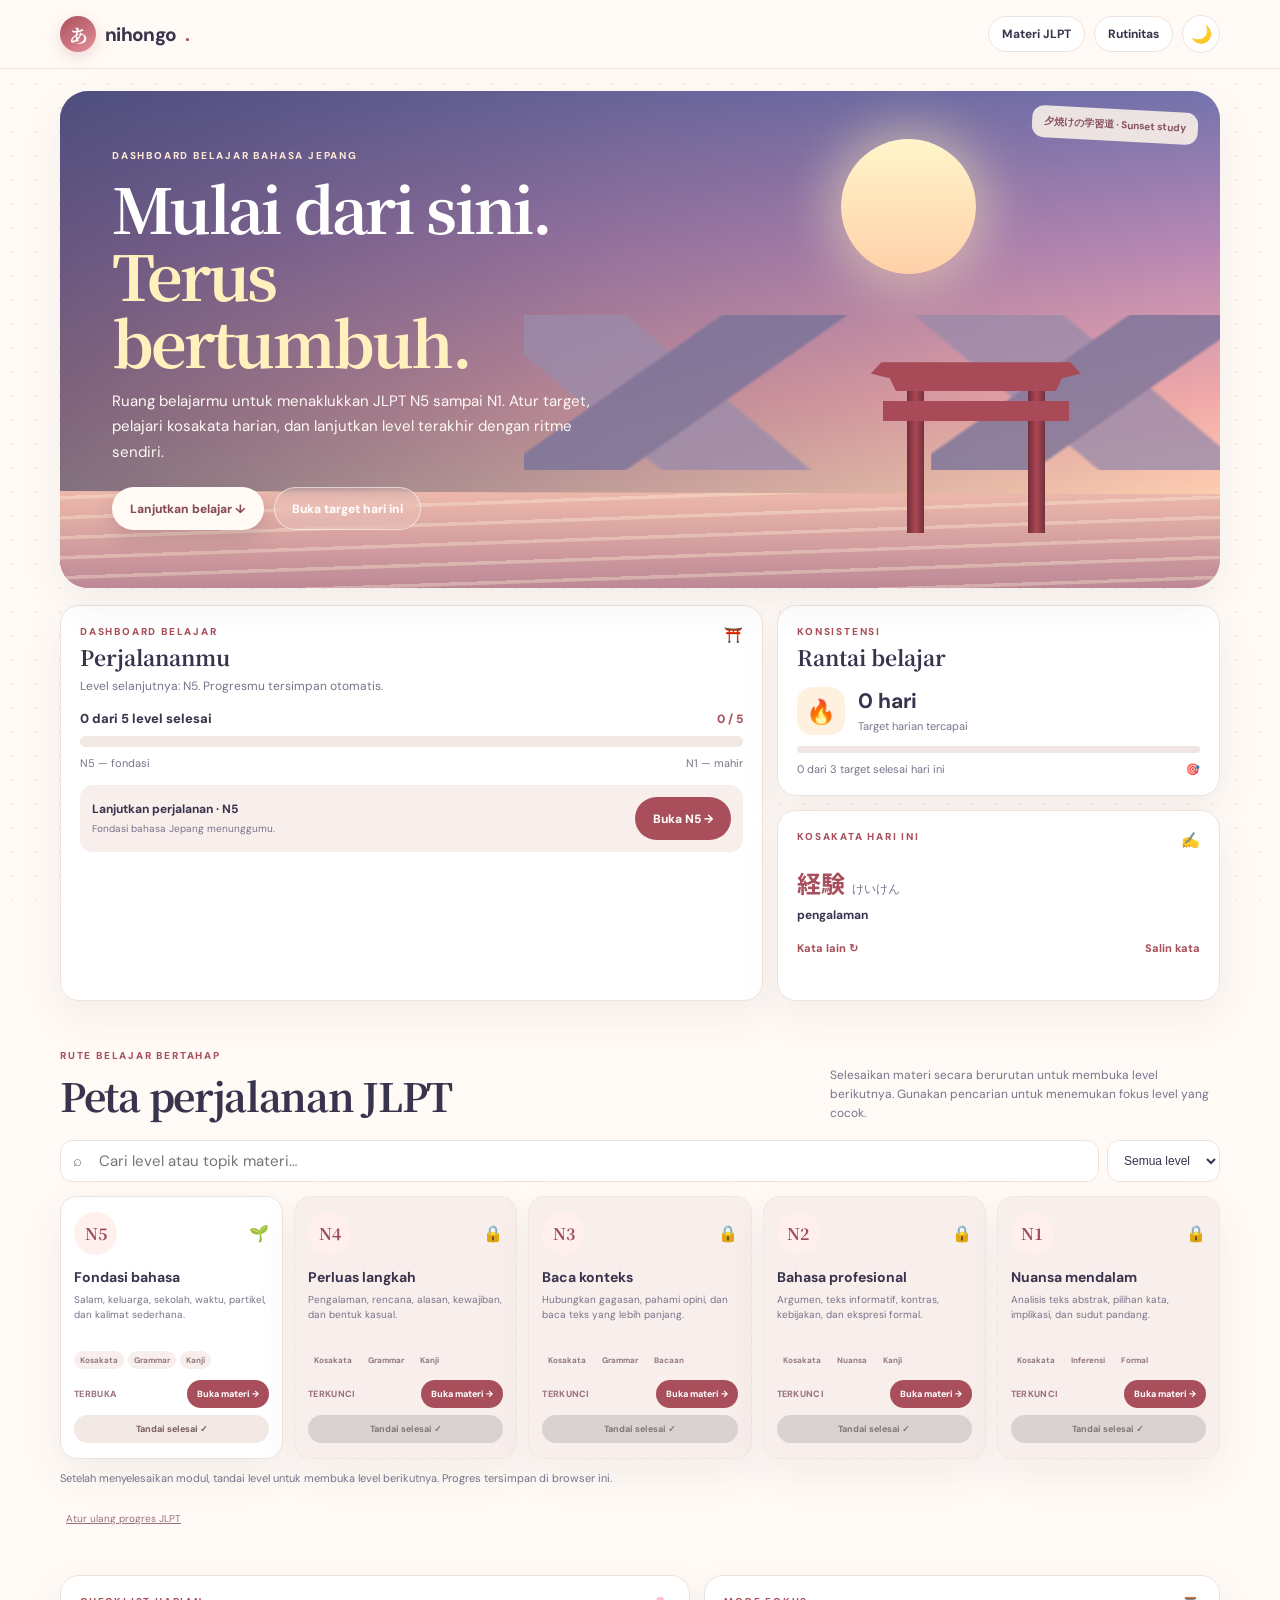
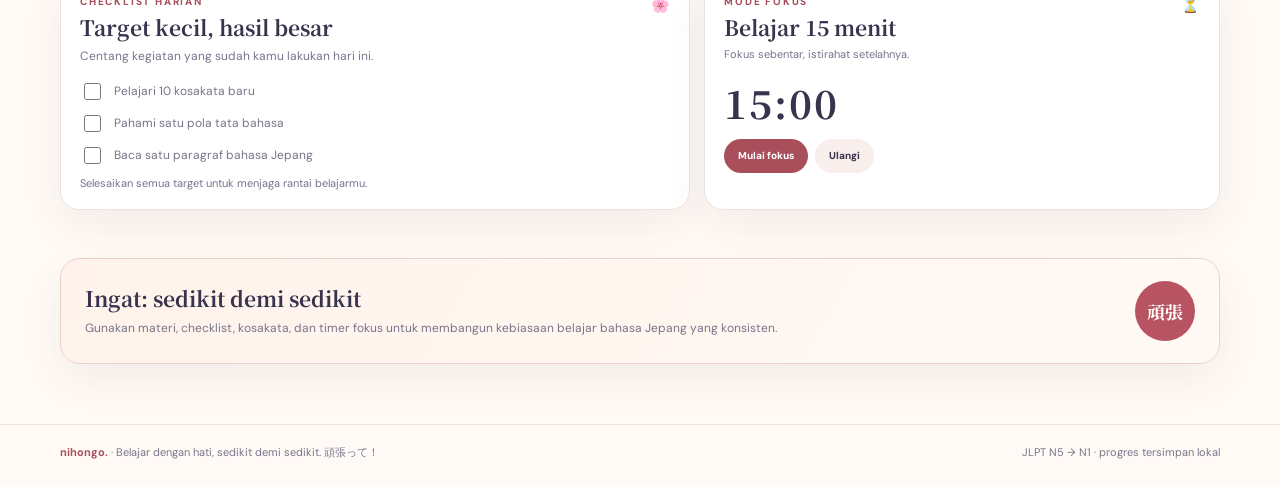
==== commit fe783444: "Upgrade homepage into feature-rich JLPT learning dashboard" ====
--- a/index.html
+++ b/index.html
@@ -1,92 +1,60 @@
 <!doctype html>
 <html lang="id">
 <head>
-  <meta charset="utf-8">
-  <meta name="viewport" content="width=device-width, initial-scale=1">
-  <meta name="theme-color" content="#f39aaa">
-  <meta name="description" content="Perjalanan belajar bahasa Jepang JLPT yang bertahap: materi N5 sampai N1, progres tersimpan, dan level terbuka satu per satu.">
-  <title>Nihongo Quest — Perjalanan JLPT N5–N1</title>
-  <link rel="preconnect" href="https://fonts.googleapis.com">
-  <link rel="preconnect" href="https://fonts.gstatic.com" crossorigin>
-  <link href="https://fonts.googleapis.com/css2?family=DM+Sans:wght@400;500;600;700;800&family=Noto+Serif+JP:wght@500;700&family=Noto+Sans+JP:wght@400;500;700&display=swap" rel="stylesheet">
-  <style>
-    :root{--ink:#3a3651;--deep:#25314c;--cream:#fff8ef;--pink:#f29aaa;--sun:#ffd0bb;--red:#a83f4b;--blue:#6d799f;--muted:#77738a;--line:#eaded8;--white:#fff;--shadow:0 18px 50px #5a3b5e18;--green:#52866b}
-    *{box-sizing:border-box}html{scroll-behavior:smooth;scroll-padding-top:82px}body{margin:0;background:linear-gradient(180deg,#fffaf5 0,#fff 58%,#fff7f2 100%);color:var(--ink);font-family:'DM Sans',sans-serif;overflow-x:hidden}body:before{content:"";position:fixed;inset:0;z-index:-1;pointer-events:none;opacity:.34;background-image:radial-gradient(#e7b8aa 1px,transparent 1px);background-size:23px 23px}a{color:inherit;text-decoration:none}button{font:inherit}button,a{-webkit-tap-highlight-color:transparent}.wrap{width:min(1120px,calc(100% - 40px));margin:auto}
-    .topbar{position:sticky;top:0;z-index:20;background:#fffaf6eb;border-bottom:1px solid #eadbd5;backdrop-filter:blur(16px)}.nav{min-height:70px;display:flex;align-items:center;justify-content:space-between;gap:18px}.brand{display:flex;align-items:center;gap:9px;font-size:20px;font-weight:800;letter-spacing:-.8px}.brand-mark{display:grid;place-items:center;width:38px;height:38px;border-radius:50%;background:linear-gradient(145deg,#a94450,#e58a95);color:white;font-family:'Noto Serif JP',serif;box-shadow:0 6px 16px #a9445022}.brand em{color:var(--red);font-style:normal}.top-tag{font-size:10px;font-weight:800;letter-spacing:1.3px;text-transform:uppercase;color:#9b7180}
-    .hero{position:relative;min-height:480px;margin:26px 0 25px;border-radius:30px;overflow:hidden;background:linear-gradient(180deg,#7774ae 0%,#b589b6 27%,#f2aaa9 57%,#ffd1af 79%,#fff0d5 100%);box-shadow:var(--shadow);isolation:isolate}.hero:after{content:"";position:absolute;inset:0;z-index:-1;background:linear-gradient(90deg,#36365d80 0%,#5d54743a 50%,transparent 100%);pointer-events:none}.cloud{position:absolute;height:45px;width:180px;border-radius:999px;background:#ffcfe0;opacity:.9}.cloud:before,.cloud:after{content:"";position:absolute;border-radius:50%;background:inherit}.cloud:before{width:80px;height:80px;left:35px;bottom:5px}.cloud:after{width:64px;height:64px;right:24px;bottom:0}.cloud-a{left:-28px;top:62px}.cloud-b{right:-30px;top:102px;transform:scale(.75)}.sunset{position:absolute;width:135px;height:135px;border-radius:50%;right:19%;top:52px;background:linear-gradient(180deg,#fff4c9,#ffc9a8);box-shadow:0 0 55px 15px #fff0b677}.mountains{position:absolute;left:-4%;right:-4%;bottom:125px;height:170px;background:linear-gradient(145deg,transparent 30%,#77729b 31% 48%,transparent 49%) 0 0/40% 100%,linear-gradient(220deg,transparent 34%,#9188aa 35% 58%,transparent 59%) 100% 0/54% 100%;opacity:.72}.mountains:after{content:"";position:absolute;left:-5%;right:-5%;bottom:-45px;height:110px;background:#c4aeb3;clip-path:polygon(0 58%,8% 47%,17% 67%,27% 36%,38% 70%,49% 43%,59% 72%,69% 38%,80% 67%,91% 34%,100% 58%,100% 100%,0 100%)}.water{position:absolute;left:0;right:0;bottom:0;height:130px;background:linear-gradient(180deg,#fbd0bc,#e69f9e 50%,#9c8295);clip-path:polygon(0 15%,100% 18%,100% 100%,0 100%)}.water:after{content:"";position:absolute;left:-5%;right:-5%;top:26px;height:75px;background:repeating-linear-gradient(178deg,#fff6dc66 0 4px,transparent 5px 23px)}.torii{position:absolute;z-index:2;bottom:72px;right:13%;width:260px;height:218px}.pillar{position:absolute;bottom:0;width:21px;height:164px;background:linear-gradient(90deg,#682638,#a9454e 48%,#5e2636)}.pillar.left{left:43px}.pillar.right{right:43px}.beam{position:absolute;left:0;right:0;height:32px;background:linear-gradient(180deg,#bf6570,#9a4250);box-shadow:0 6px 10px #663b5033}.beam.top{top:26px;clip-path:polygon(4% 0,96% 0,100% 38%,91% 52%,88% 100%,12% 100%,9% 52%,0 38%)}.beam.mid{top:65px;left:14px;right:14px;height:22px}.torii-small{right:0;bottom:75px;transform:scale(.5);transform-origin:bottom right}.hero-copy{position:absolute;z-index:5;left:54px;top:70px;max-width:590px}.eyebrow{display:inline-flex;align-items:center;gap:9px;color:#fff4ea;font-size:11px;font-weight:800;letter-spacing:2px;text-transform:uppercase}.eyebrow:before{content:"";width:26px;height:2px;background:#fff4ea}.hero h1{margin:18px 0 13px;font-family:'Noto Serif JP',serif;font-size:clamp(45px,6.6vw,70px);line-height:1.02;letter-spacing:-3px;color:#fffaf4;text-shadow:0 4px 25px #57425c55}.hero h1 span{display:block;color:#fff0be}.hero-copy p{max-width:495px;color:#fffaf4;line-height:1.75;font-size:15px;text-shadow:0 2px 13px #53415f55}.actions{display:flex;flex-wrap:wrap;gap:10px;margin-top:22px}.btn{display:inline-flex;align-items:center;justify-content:center;min-height:46px;padding:0 19px;border:0;border-radius:999px;font-weight:800;cursor:pointer;transition:transform .22s,box-shadow .22s,background .22s,opacity .22s}.btn-primary{background:#fffaf3;color:#7d4051;box-shadow:0 8px 25px #4d405c33}.btn-primary:hover{transform:translateY(-2px);box-shadow:0 12px 30px #4d405c44}.btn-quiet{border:1px solid #ffffff80;color:white;background:#9a668c33;backdrop-filter:blur(8px)}.note{position:absolute;right:22px;top:20px;z-index:5;padding:9px 12px;border-radius:12px;background:#fff4e6d9;color:#895461;font-size:10px;font-weight:800;transform:rotate(3deg)}
-    .journey-summary{display:grid;grid-template-columns:1fr auto;align-items:center;gap:20px;padding:20px 22px;margin:0 0 52px;background:#fff;border:1px solid var(--line);border-radius:18px;box-shadow:0 10px 30px #6048420b}.summary-title{font-weight:800}.summary-copy{margin-top:5px;font-size:12px;color:var(--muted)}.progress-wrap{display:flex;align-items:center;gap:10px;min-width:min(330px,40vw)}.progress-track{height:10px;flex:1;background:#f0e5e2;border-radius:99px;overflow:hidden}.progress-fill{height:100%;width:0;background:linear-gradient(90deg,#e58b98,#a85d6d);border-radius:inherit;transition:width .7s cubic-bezier(.2,.8,.2,1)}.progress-count{font-size:12px;font-weight:800;color:#9f5664;white-space:nowrap}
-    .section-head{display:flex;justify-content:space-between;align-items:end;gap:20px;margin:0 0 22px}.section-head .eyebrow{color:#a85d6d}.section-head .eyebrow:before{background:#d5a1a2}.section-head h2{margin:8px 0 0;font-family:'Noto Serif JP',serif;font-size:clamp(29px,4vw,43px);letter-spacing:-1.5px}.section-head p{max-width:450px;margin:0;color:var(--muted);line-height:1.65;font-size:14px}.steps{display:grid;grid-template-columns:repeat(5,1fr);gap:12px;position:relative}.level-card{position:relative;min-height:255px;padding:18px 15px 15px;border:1px solid var(--line);border-radius:19px;background:#fff;box-shadow:var(--shadow);transition:transform .35s cubic-bezier(.2,.8,.2,1),box-shadow .35s,border-color .35s,opacity .35s;animation:card-in .55s both}.level-card:nth-child(2){animation-delay:.06s}.level-card:nth-child(3){animation-delay:.12s}.level-card:nth-child(4){animation-delay:.18s}.level-card:nth-child(5){animation-delay:.24s}.level-card:hover:not(.locked){transform:translateY(-6px);border-color:#dfa0a7;box-shadow:0 20px 38px #754d5a20}.level-card.locked{background:#fbf9f8;border-style:dashed;opacity:.72}.level-card.completed{border-color:#a8c9b0;background:linear-gradient(180deg,#fff,#f8fff8)}.card-top{display:flex;align-items:center;justify-content:space-between}.num{display:grid;place-items:center;width:45px;height:45px;border-radius:50%;background:#fff0ed;color:#9d4c5b;font-family:'Noto Serif JP',serif;font-size:16px;font-weight:700}.locked .num{background:#eee9e6;color:#98929a}.state{font-size:17px}.level-card h3{margin:15px 0 6px;font-size:15px}.level-card p{min-height:56px;margin:0;color:var(--muted);font-size:11px;line-height:1.55}.material-tags{display:flex;flex-wrap:wrap;gap:4px;margin:8px 0 12px}.material-tags span{padding:4px 6px;border-radius:99px;background:#f8f1ef;color:#927a80;font-size:9px;font-weight:700}.card-footer{display:flex;align-items:center;justify-content:space-between;gap:5px}.level-status{font-size:9px;font-weight:800;color:#9b7180;text-transform:uppercase;letter-spacing:.5px}.level-card.completed .level-status{color:var(--green)}.card-action{min-height:34px;padding:0 11px;border:0;border-radius:99px;background:#a84f5b;color:white;font-size:10px;font-weight:800;cursor:pointer;transition:background .2s,transform .2s}.card-action:hover:not(:disabled){background:#843d49;transform:translateY(-1px)}.card-action:disabled{background:#ddd6d3;color:#8f8988;cursor:not-allowed}.complete-action{display:block;width:100%;margin-top:8px;min-height:31px;background:#f5eee9;color:#7e6667}.complete-action:hover:not(:disabled){background:#eadbd4}.journey-help{margin:17px 0 0;color:var(--muted);font-size:12px;line-height:1.6}.quest{display:grid;grid-template-columns:1fr auto;align-items:center;gap:20px;margin:58px 0 50px;padding:24px 26px;border:1px solid #ead0c9;border-radius:22px;background:linear-gradient(120deg,#fff3eb,#fff9f5);box-shadow:var(--shadow)}.quest h2{margin:0 0 7px;font-family:'Noto Serif JP',serif;font-size:22px}.quest p{margin:0;color:var(--muted);line-height:1.6}.quest-mark{width:65px;height:65px;display:grid;place-items:center;border-radius:50%;background:#b85461;color:white;font-family:'Noto Serif JP',serif;font-size:18px;font-weight:700}.reset{margin-top:12px;border:0;background:transparent;color:#9b7180;font-size:11px;text-decoration:underline;cursor:pointer}.footer{border-top:1px solid var(--line);padding:22px 0 28px;color:var(--muted);font-size:12px}.footer .wrap{display:flex;justify-content:space-between;gap:12px}.footer strong{color:#a84f5b}.toast{position:fixed;left:50%;bottom:24px;z-index:30;transform:translate(-50%,20px);padding:12px 18px;border-radius:999px;background:#39354e;color:#fff;box-shadow:0 10px 30px #30243c30;font-size:13px;font-weight:700;opacity:0;pointer-events:none;transition:opacity .3s,transform .3s}.toast.show{opacity:1;transform:translate(-50%,0)}
-    @keyframes card-in{from{opacity:0;transform:translateY(12px)}to{opacity:1;transform:translateY(0)}}
-    @media(max-width:850px){.hero{min-height:530px}.hero-copy{left:35px}.torii{right:4%;transform:scale(.82);transform-origin:bottom right}.torii-small{display:none}.steps{grid-template-columns:repeat(3,1fr)}.journey-summary{margin-bottom:45px}}
-    @media(max-width:560px){.wrap{width:min(100% - 28px,1120px)}.nav{min-height:62px}.top-tag{font-size:8px}.hero{min-height:575px;margin-top:15px;border-radius:22px}.hero-copy{left:22px;right:18px;top:38px}.hero h1{font-size:43px;letter-spacing:-2px}.hero-copy p{font-size:14px}.note{display:none}.sunset{right:-20px;top:270px;width:120px;height:120px}.torii{right:-68px;bottom:63px;transform:scale(.7)}.water{height:110px}.mountains{bottom:105px}.journey-summary{grid-template-columns:1fr;gap:12px;padding:16px;margin-bottom:42px}.progress-wrap{min-width:0}.section-head{display:block}.section-head p{margin-top:10px}.steps{grid-template-columns:repeat(2,1fr);gap:9px}.level-card{min-height:249px;padding:14px 11px}.level-card:nth-child(5){grid-column:1/-1;min-height:220px}.level-card p{font-size:10px}.card-action{padding:0 8px;font-size:9px}.quest{grid-template-columns:1fr;margin:45px 0;padding:20px}.quest-mark{display:none}.footer .wrap{display:block;line-height:1.8}.footer .wrap span{display:block}}
-    @media(prefers-reduced-motion:reduce){*,*::before,*::after{scroll-behavior:auto!important;animation-duration:.01ms!important;transition-duration:.01ms!important}}
-  </style>
+<meta charset="utf-8"><meta name="viewport" content="width=device-width,initial-scale=1"><meta name="theme-color" content="#f4a7ad"><meta name="description" content="Dashboard belajar bahasa Jepang JLPT N5 hingga N1: progres, target harian, kosakata, timer fokus, dan materi bertahap.">
+<title>Nihongo Quest — Dashboard JLPT</title>
+<link rel="preconnect" href="https://fonts.googleapis.com"><link rel="preconnect" href="https://fonts.gstatic.com" crossorigin><link href="https://fonts.googleapis.com/css2?family=DM+Sans:wght@400;500;600;700;800&family=Noto+Serif+JP:wght@500;700&family=Noto+Sans+JP:wght@400;500;700&display=swap" rel="stylesheet">
+<style>
+:root{--ink:#38344d;--sub:#77748a;--red:#a84f5b;--red2:#c86d79;--pink:#f5c2c6;--cream:#fff8f1;--paper:#fff;--line:#eee2dc;--green:#52866b;--shadow:0 16px 40px #58435a12;--bg:#fffaf6;--soft:#f8eeeb;--nav:#fffaf5ed}*{box-sizing:border-box}html{scroll-behavior:smooth;scroll-padding-top:90px}body{margin:0;background:var(--bg);color:var(--ink);font:15px 'DM Sans',sans-serif;transition:background .35s,color .35s}body:before{content:"";position:fixed;inset:0;pointer-events:none;z-index:-1;opacity:.3;background-image:radial-gradient(#ddb5ae 1px,transparent 1px);background-size:24px 24px}a{color:inherit;text-decoration:none}button,input{font:inherit}button{cursor:pointer}button,a{-webkit-tap-highlight-color:transparent}.wrap{width:min(1160px,calc(100% - 36px));margin:auto}.topbar{position:sticky;top:0;z-index:20;background:var(--nav);backdrop-filter:blur(16px);border-bottom:1px solid var(--line)}.nav{height:68px;display:flex;align-items:center;justify-content:space-between;gap:16px}.brand{display:flex;align-items:center;gap:9px;font-weight:800;font-size:19px;letter-spacing:-.7px}.brand-mark{display:grid;place-items:center;width:36px;height:36px;color:white;background:linear-gradient(145deg,#a84f5b,#e6909b);border-radius:50%;font:700 19px 'Noto Serif JP';box-shadow:0 5px 15px #a84f5b33}.brand em{color:var(--red);font-style:normal}.nav-actions{display:flex;align-items:center;gap:9px}.nav-chip,.icon-btn{border:1px solid var(--line);border-radius:999px;background:var(--paper);color:var(--ink);padding:9px 13px;font-size:12px;font-weight:700}.icon-btn{width:38px;height:38px;padding:0;font-size:17px}.nav-chip:hover,.icon-btn:hover{border-color:var(--red2);transform:translateY(-1px)}
+main{padding-bottom:25px}.hero{position:relative;min-height:410px;overflow:hidden;margin:22px 0 17px;border-radius:28px;background:linear-gradient(180deg,#7473ad 0%,#b888b5 31%,#f2aaa9 62%,#ffd1b0 83%,#fff0d6 100%);box-shadow:var(--shadow);isolation:isolate}.hero:after{content:"";position:absolute;inset:0;z-index:-1;background:linear-gradient(90deg,#35365f9c 0%,#51466f55 49%,transparent 100%)}.hero-copy{position:relative;z-index:5;max-width:620px;padding:58px 52px;color:white}.eyebrow{font-size:10px;font-weight:800;letter-spacing:1.8px;text-transform:uppercase}.hero .eyebrow{color:#ffe7d7}.hero h1{margin:13px 0;font:700 clamp(38px,5vw,62px)/1.08 'Noto Serif JP',serif;letter-spacing:-2.7px}.hero h1 span{display:block;color:#fff0bd}.hero p{max-width:490px;color:#fffaf4;line-height:1.7;margin:0}.hero-cta{display:flex;gap:10px;flex-wrap:wrap;margin-top:22px}.btn{display:inline-flex;align-items:center;justify-content:center;gap:8px;min-height:43px;padding:0 17px;border-radius:999px;border:1px solid transparent;font-size:12px;font-weight:800;transition:transform .22s,box-shadow .22s,background .22s}.btn:hover{transform:translateY(-2px)}.btn-light{background:#fffaf4;color:#854957;box-shadow:0 8px 20px #4938532c}.btn-glass{color:white;border-color:#ffffff8c;background:#ffffff1a;backdrop-filter:blur(6px)}.sun{position:absolute;width:135px;height:135px;border-radius:50%;right:21%;top:48px;background:linear-gradient(#fff5ca,#ffd0a9);box-shadow:0 0 50px 12px #fff0b977}.mountain{position:absolute;left:40%;right:-5%;bottom:118px;height:155px;background:linear-gradient(145deg,transparent 31%,#77739a 32% 51%,transparent 52%) 0 0/54% 100%,linear-gradient(220deg,transparent 34%,#9a8baa 35% 58%,transparent 59%) 100% 0/58% 100%;opacity:.78}.water{position:absolute;bottom:0;left:0;right:0;height:112px;background:repeating-linear-gradient(178deg,#fff5d755 0 3px,transparent 4px 20px),linear-gradient(#f5c0ae,#bd8996);clip-path:polygon(0 13%,100% 16%,100% 100%,0 100%)}.torii{position:absolute;right:12%;bottom:55px;width:210px;height:200px;z-index:2}.post{position:absolute;bottom:0;width:17px;height:148px;background:linear-gradient(90deg,#722c3b,#ac4854 50%,#71313f)}.post.left{left:36px}.post.right{right:36px}.lintel{position:absolute;top:29px;left:0;right:0;height:29px;background:#a94a58;clip-path:polygon(5% 0,95% 0,100% 38%,91% 55%,88% 100%,12% 100%,9% 55%,0 38%)}.lintel.inner{top:68px;left:12px;right:12px;height:20px;clip-path:none}.hero-badge{position:absolute;right:22px;top:18px;padding:9px 12px;border-radius:12px;background:#fff7ebd9;color:#895461;font-size:10px;font-weight:800;transform:rotate(3deg)}
+.dashboard-grid{display:grid;grid-template-columns:1.35fr .85fr;gap:14px;margin-bottom:48px}.panel{background:var(--paper);border:1px solid var(--line);border-radius:19px;padding:19px;box-shadow:var(--shadow);transition:background .3s,border-color .3s}.panel-heading{display:flex;justify-content:space-between;align-items:flex-start;gap:12px;margin-bottom:15px}.panel-heading h2{margin:4px 0 0;font:700 21px 'Noto Serif JP',serif}.panel-heading p{margin:5px 0 0;color:var(--sub);font-size:12px;line-height:1.5}.eyebrow.tint{color:var(--red)}.progress-top{display:flex;justify-content:space-between;align-items:center;gap:10px;margin:9px 0}.progress-title{font-size:13px;font-weight:800}.progress-number{color:var(--red);font-size:12px;font-weight:800}.track{height:11px;background:#f1e7e3;border-radius:99px;overflow:hidden}.fill{height:100%;width:0;border-radius:inherit;background:linear-gradient(90deg,#e79b9f,#a84f5b);transition:width .75s cubic-bezier(.2,.8,.2,1)}.progress-foot{display:flex;justify-content:space-between;gap:10px;margin-top:9px;color:var(--sub);font-size:11px}.resume-row{display:flex;align-items:center;justify-content:space-between;gap:10px;margin-top:15px;padding:12px;border-radius:13px;background:var(--soft)}.resume-copy b{display:block;font-size:12px}.resume-copy small{color:var(--sub);font-size:10px}.resume-link{white-space:nowrap}.side-stack{display:grid;grid-template-rows:1fr 1fr;gap:14px}.streak-row{display:flex;align-items:center;gap:13px}.streak-icon{display:grid;place-items:center;width:48px;height:48px;flex:0 0 48px;border-radius:15px;background:#fff1df;font-size:24px}.streak-row b{display:block;font-size:21px}.streak-row small{color:var(--sub);font-size:11px}.mini-progress{height:7px;margin-top:11px;background:#f0e5e2;border-radius:99px;overflow:hidden}.mini-progress i{display:block;width:0;height:100%;background:#c66d72;border-radius:inherit;transition:width .5s}.word-jp{font:700 24px 'Noto Sans JP',sans-serif;color:var(--red)}.word-reading{margin-left:7px;color:var(--sub);font-size:12px}.word-meaning{margin:7px 0 0;font-size:12px;font-weight:700}.word-actions{display:flex;align-items:center;justify-content:space-between;margin-top:12px}.text-btn{border:0;background:transparent;color:var(--red);font-size:11px;font-weight:800;padding:6px 0}.text-btn:hover{text-decoration:underline}
+.section-head{display:flex;align-items:end;justify-content:space-between;gap:18px;margin:0 0 17px}.section-head h2{margin:5px 0 0;font:700 clamp(27px,3.8vw,39px) 'Noto Serif JP',serif;letter-spacing:-1.3px}.section-head p{max-width:390px;margin:0;color:var(--sub);font-size:12px;line-height:1.6}.tools{display:flex;align-items:center;gap:8px;margin-bottom:14px}.search-wrap{position:relative;flex:1}.search-wrap span{position:absolute;left:13px;top:50%;transform:translateY(-50%);color:var(--sub)}.search{width:100%;height:42px;padding:0 14px 0 38px;border:1px solid var(--line);border-radius:12px;background:var(--paper);color:var(--ink);outline:0}.search:focus{border-color:#d49198;box-shadow:0 0 0 3px #f4c9cd55}.filter-select{height:42px;padding:0 12px;border:1px solid var(--line);border-radius:12px;background:var(--paper);color:var(--ink);font-size:12px}.steps{display:grid;grid-template-columns:repeat(5,1fr);gap:11px}.level-card{position:relative;min-height:240px;padding:15px 13px;background:var(--paper);border:1px solid var(--line);border-radius:17px;box-shadow:var(--shadow);transition:transform .32s cubic-bezier(.2,.8,.2,1),box-shadow .32s,border-color .32s,opacity .32s;animation:rise .5s both}.level-card:nth-child(2){animation-delay:.05s}.level-card:nth-child(3){animation-delay:.1s}.level-card:nth-child(4){animation-delay:.15s}.level-card:nth-child(5){animation-delay:.2s}.level-card:hover:not(.locked){transform:translateY(-5px);border-color:#df9da3;box-shadow:0 16px 30px #754d5a1a}.level-card.completed{border-color:#a9cdb6;background:linear-gradient(180deg,var(--paper),#f8fff8)}.level-card.locked{opacity:.68;background:var(--soft);border-style:dashed}.card-top{display:flex;align-items:center;justify-content:space-between}.num{display:grid;place-items:center;width:43px;height:43px;border-radius:50%;background:#fff0ed;color:#9d4c5b;font:700 16px 'Noto Serif JP'}.state{font-size:16px}.level-card h3{margin:13px 0 6px;font-size:14px}.level-card p{min-height:51px;margin:0;color:var(--sub);font-size:10px;line-height:1.5}.tags{display:flex;flex-wrap:wrap;gap:4px;margin:8px 0 11px}.tags span{padding:4px 6px;border-radius:99px;background:var(--soft);color:#927a80;font-size:8px;font-weight:700}.card-bottom{display:flex;align-items:center;justify-content:space-between;gap:4px}.status{font-size:9px;font-weight:800;color:#9b7180;text-transform:uppercase;letter-spacing:.3px}.level-action{border:0;border-radius:99px;padding:8px 10px;background:var(--red);color:white;font-size:9px;font-weight:800;white-space:nowrap;transition:background .2s,transform .2s}.level-action:hover:not(:disabled){background:#843d49;transform:translateY(-1px)}.level-action:disabled{background:#d9d2d0;color:#7f7978;cursor:not-allowed}.mark-done{width:100%;margin-top:7px;background:#f2e9e5;color:#795f63}.mark-done:hover:not(:disabled){background:#e8d8d1}.empty-state{display:none;padding:26px;text-align:center;border:1px dashed var(--line);border-radius:14px;color:var(--sub)}.daily{display:grid;grid-template-columns:1.1fr .9fr;gap:14px;margin:48px 0}.daily .panel{min-height:190px}.checklist{display:grid;gap:9px}.check-row{display:flex;align-items:center;gap:10px;color:var(--sub);font-size:12px}.check-row input{width:17px;height:17px;accent-color:var(--red)}.check-row.done span{text-decoration:line-through;color:#9a9aa0}.goal-header{display:flex;justify-content:space-between;gap:10px;align-items:flex-start}.goal-label{font-size:11px;font-weight:800;color:var(--red)}.timer-display{margin:13px 0 9px;font:700 39px 'Noto Serif JP';letter-spacing:2px}.timer-controls{display:flex;gap:7px}.timer-controls .btn{min-height:34px;padding:0 13px;font-size:10px}.btn-red{background:var(--red);color:white}.btn-soft{background:var(--soft);color:var(--ink)}.quest{display:grid;grid-template-columns:1fr auto;align-items:center;gap:18px;margin:44px 0 35px;padding:22px 24px;border:1px solid #ead0c9;border-radius:20px;background:linear-gradient(120deg,#fff3eb,#fff9f5);box-shadow:var(--shadow)}.quest h2{margin:0 0 6px;font:700 21px 'Noto Serif JP'}.quest p{margin:0;color:var(--sub);font-size:12px;line-height:1.6}.quest-mark{width:60px;height:60px;display:grid;place-items:center;border-radius:50%;background:#b85461;color:white;font:700 18px 'Noto Serif JP'}.reset{margin-top:12px;border:0;background:transparent;color:#9b7180;font-size:10px;text-decoration:underline}.footer{border-top:1px solid var(--line);padding:20px 0 27px;color:var(--sub);font-size:11px}.footer .wrap{display:flex;justify-content:space-between;gap:10px}.footer strong{color:var(--red)}.toast{position:fixed;left:50%;bottom:20px;z-index:40;transform:translate(-50%,18px);padding:11px 17px;border-radius:999px;background:#39354e;color:white;box-shadow:0 10px 30px #30243c30;font-size:12px;font-weight:700;opacity:0;pointer-events:none;transition:opacity .28s,transform .28s}.toast.show{opacity:1;transform:translate(-50%,0)}.page-leave{animation:page-out .28s ease forwards}@keyframes rise{from{opacity:0;transform:translateY(10px)}to{opacity:1;transform:translateY(0)}}@keyframes page-out{to{opacity:0;transform:translateY(7px)}}
+body.night{--ink:#f2eaf0;--sub:#c0b5c5;--paper:#28253a;--line:#454057;--bg:#1e1c2d;--soft:#343045;--nav:#211f31ed;--shadow:0 14px 34px #09081230}body.night:before{opacity:.12}body.night .hero{filter:saturate(.88)}body.night .track,body.night .mini-progress{background:#484354}body.night .resume-row{background:#343045}body.night .tags span{color:#ded0d5}body.night .num{background:#423340;color:#ffd9df}body.night .level-card.completed{background:linear-gradient(180deg,var(--paper),#26372f)}body.night .quest{background:linear-gradient(120deg,#302b40,#28253a);border-color:#514153}body.night .btn-soft{background:#403b50;color:var(--ink)}body.night .mark-done{background:#40394a;color:#e5dbe2}
+@media(max-width:900px){.dashboard-grid{grid-template-columns:1fr}.side-stack{grid-template-columns:1fr 1fr;grid-template-rows:auto}.steps{grid-template-columns:repeat(3,1fr)}.level-card{min-height:225px}.torii{right:4%}.section-head p{max-width:320px}}
+@media(max-width:600px){.wrap{width:calc(100% - 26px)}.nav{height:60px}.top-chip{display:none}.hero{min-height:500px;margin-top:13px;border-radius:22px}.hero-copy{padding:39px 22px;max-width:100%}.hero h1{font-size:43px;letter-spacing:-2px}.hero p{font-size:13px;max-width:360px}.sun{right:-15px;top:275px;width:110px;height:110px}.torii{right:-70px;bottom:49px;transform:scale(.72);transform-origin:bottom right}.mountain{left:28%;bottom:95px}.water{height:90px}.hero-badge{display:none}.dashboard-grid{gap:10px}.panel{padding:15px}.side-stack{gap:10px}.journey-summary{padding:16px}.section-head{display:block}.section-head p{margin-top:9px}.steps{grid-template-columns:repeat(2,1fr);gap:8px}.level-card{min-height:232px;padding:12px 10px}.level-card:nth-child(5){grid-column:1/-1;min-height:205px}.level-card p{font-size:9px}.level-action{padding:8px;font-size:8px}.daily{grid-template-columns:1fr;margin:38px 0}.quest{grid-template-columns:1fr;padding:18px}.quest-mark{display:none}.footer .wrap{display:block;line-height:1.9}.footer .wrap span{display:block}.tools{align-items:stretch}.filter-select{max-width:120px;padding:0 7px;font-size:10px}}
+@media(prefers-reduced-motion:reduce){*,*::before,*::after{scroll-behavior:auto!important;animation-duration:.01ms!important;transition-duration:.01ms!important}}
+</style>
 </head>
 <body>
-  <header class="topbar"><div class="wrap nav"><a class="brand" href="#home" aria-label="Nihongo, beranda"><span class="brand-mark">あ</span>nihongo<em>.</em></a><span class="top-tag">JLPT · perjalanan belajar</span></div></header>
-  <main id="home" class="wrap">
-    <section class="hero" aria-labelledby="hero-title">
-      <div class="sunset" aria-hidden="true"></div><div class="cloud cloud-a" aria-hidden="true"></div><div class="cloud cloud-b" aria-hidden="true"></div><div class="mountains" aria-hidden="true"></div><div class="water" aria-hidden="true"></div>
-      <div class="torii" aria-hidden="true"><div class="pillar left"></div><div class="pillar right"></div><div class="beam top"></div><div class="beam mid"></div></div><div class="torii torii-small" aria-hidden="true"><div class="pillar left"></div><div class="pillar right"></div><div class="beam top"></div><div class="beam mid"></div></div>
-      <div class="note">夕焼けの学習道<br><b>Sunset study journey</b></div>
-      <div class="hero-copy"><div class="eyebrow">Panduan belajar bahasa Jepang</div><h1 id="hero-title">Satu langkah.<span>Satu cerita baru.</span></h1><p>Belajar JLPT secara bertahap dari N5 hingga N1. Materi tiap level mencakup kosakata, tata bahasa, kanji, bacaan, dialog, dan latihan.</p><div class="actions"><a class="btn btn-primary" href="#perjalanan">Lanjutkan perjalanan ↓</a><a class="btn btn-quiet" href="n5.html">Buka materi N5 →</a></div></div>
-    </section>
-    <section class="journey-summary" aria-label="Progres perjalanan JLPT"><div><div class="summary-title" id="progressTitle">Perjalananmu baru dimulai</div><div class="summary-copy" id="progressMessage">Mulai dari N5. Progres tersimpan otomatis di perangkat ini.</div></div><div class="progress-wrap"><div class="progress-track" role="progressbar" aria-label="Progres level selesai" aria-valuemin="0" aria-valuemax="5" aria-valuenow="0" id="progressBar"><div class="progress-fill" id="progressFill"></div></div><span class="progress-count" id="progressCount">0 / 5</span></div></section>
-    <section id="perjalanan" aria-labelledby="levels-title"><div class="section-head"><div><div class="eyebrow">RUTE BELAJAR BERTAHAP</div><h2 id="levels-title">Peta perjalanan JLPT</h2></div><p>Selesaikan materi secara berurutan untuk membuka level berikutnya. Materi yang sudah terbuka tetap bisa diulang kapan saja.</p></div>
-      <div class="steps" id="levelSteps">
-        <article class="level-card" data-level="0"><div class="card-top"><span class="num">N5</span><span class="state" aria-hidden="true">🌱</span></div><h3>Fondasi bahasa</h3><p>Salam, keluarga, sekolah, waktu, partikel, dan kalimat sederhana.</p><div class="material-tags"><span>Kosakata</span><span>Grammar</span><span>Kanji</span></div><div class="card-footer"><span class="level-status"></span><a class="card-action" href="n5.html">Buka materi →</a></div><button class="card-action complete-action" type="button">Tandai selesai ✓</button></article>
-        <article class="level-card" data-level="1"><div class="card-top"><span class="num">N4</span><span class="state" aria-hidden="true">🧭</span></div><h3>Perluas langkah</h3><p>Pengalaman, rencana, alasan, kewajiban, dan bentuk kasual.</p><div class="material-tags"><span>Kosakata</span><span>Grammar</span><span>Kanji</span></div><div class="card-footer"><span class="level-status"></span><a class="card-action" href="n4.html">Buka materi →</a></div><button class="card-action complete-action" type="button">Tandai selesai ✓</button></article>
-        <article class="level-card" data-level="2"><div class="card-top"><span class="num">N3</span><span class="state" aria-hidden="true">📚</span></div><h3>Baca konteks</h3><p>Hubungkan gagasan, pahami opini, dan baca teks yang lebih panjang.</p><div class="material-tags"><span>Kosakata</span><span>Grammar</span><span>Bacaan</span></div><div class="card-footer"><span class="level-status"></span><a class="card-action" href="n3.html">Buka materi →</a></div><button class="card-action complete-action" type="button">Tandai selesai ✓</button></article>
-        <article class="level-card" data-level="3"><div class="card-top"><span class="num">N2</span><span class="state" aria-hidden="true">🗞️</span></div><h3>Bahasa profesional</h3><p>Argumen, teks informatif, kontras, kebijakan, dan ekspresi formal.</p><div class="material-tags"><span>Kosakata</span><span>Nuansa</span><span>Kanji</span></div><div class="card-footer"><span class="level-status"></span><a class="card-action" href="n2.html">Buka materi →</a></div><button class="card-action complete-action" type="button">Tandai selesai ✓</button></article>
-        <article class="level-card" data-level="4"><div class="card-top"><span class="num">N1</span><span class="state" aria-hidden="true">🏆</span></div><h3>Nuansa mendalam</h3><p>Analisis teks abstrak, pilihan kata, implikasi, dan sudut pandang.</p><div class="material-tags"><span>Kosakata</span><span>Inferensi</span><span>Formal</span></div><div class="card-footer"><span class="level-status"></span><a class="card-action" href="n1.html">Buka materi →</a></div><button class="card-action complete-action" type="button">Tandai selesai ✓</button></article>
-      </div>
-      <p class="journey-help">Setelah mempelajari modul, kembali ke halaman ini dan tekan <b>“Tandai selesai”</b> untuk membuka level berikutnya. Progres tersimpan di browser yang digunakan.</p>
-      <button class="reset" id="resetProgress" type="button">Atur ulang progres</button>
-    </section>
-    <aside class="quest"><div><h2>Quest hari ini: satu langkah kecil</h2><p>Baca satu bagian, buat contoh kalimat sendiri, lalu tandai level setelah selesai. Kemajuanmu tumbuh sedikit demi sedikit.</p></div><div class="quest-mark" aria-hidden="true">頑張</div></aside>
-  </main>
-  <footer class="footer"><div class="wrap"><span><strong>nihongo.</strong> · Belajar dengan hati, sedikit demi sedikit. 頑張って！</span><span>Perjalanan JLPT N5 → N1</span></div></footer>
-  <div class="toast" id="toast" role="status" aria-live="polite"></div>
-  <script>
-    (()=>{
-      const STORAGE_KEY='nihongo-jlpt-progress-v1';
-      const cards=[...document.querySelectorAll('.level-card')];
-      const fill=document.getElementById('progressFill');
-      const bar=document.getElementById('progressBar');
-      const count=document.getElementById('progressCount');
-      const title=document.getElementById('progressTitle');
-      const message=document.getElementById('progressMessage');
-      const toast=document.getElementById('toast');
-      let toastTimer;
-      function load(){try{const value=JSON.parse(localStorage.getItem(STORAGE_KEY)||'[]');return Array.isArray(value)?value.filter(n=>Number.isInteger(n)&&n>=0&&n<5):[]}catch{return[]}}
-      let completed=load();
-      function notify(text){toast.textContent=text;toast.classList.add('show');clearTimeout(toastTimer);toastTimer=setTimeout(()=>toast.classList.remove('show'),2500)}
-      function render(){
-        completed=[...new Set(completed)].sort((a,b)=>a-b);
-        const total=completed.length,percent=total/5*100;
-        fill.style.width=percent+'%';bar.setAttribute('aria-valuenow',String(total));count.textContent=total+' / 5';
-        title.textContent=total===5?'Perjalanan JLPT selesai! 🎉':total===0?'Perjalananmu baru dimulai':`Progres tersimpan · ${total} level selesai`;
-        const next=completed.findIndex((value,index)=>value!==index);
-        message.textContent=total===5?'Hebat! Kamu telah menyelesaikan seluruh rute N5 sampai N1.':`Level berikutnya: ${['N5','N4','N3','N2','N1'][next<0?4:next]}. Progres tersimpan otomatis di perangkat ini.`;
-        cards.forEach((card,index)=>{
-          const isDone=completed.includes(index),isUnlocked=index===0||completed.includes(index-1),link=card.querySelector('.card-footer a'),doneButton=card.querySelector('.complete-action'),status=card.querySelector('.level-status'),state=card.querySelector('.state');
-          card.classList.toggle('completed',isDone);card.classList.toggle('locked',!isUnlocked);
-          link.setAttribute('aria-disabled',String(!isUnlocked));link.tabIndex=isUnlocked?0:-1;
-          if(!isUnlocked){link.classList.add('disabled-link');link.onclick=event=>{event.preventDefault();notify('Selesaikan level sebelumnya untuk membuka materi ini.')};status.textContent='Terkunci · selesaikan level sebelumnya';state.textContent='🔒';doneButton.disabled=true}
-          else{link.classList.remove('disabled-link');link.onclick=null;status.textContent=isDone?'Selesai':'Terbuka';state.textContent=isDone?'✓':['🌱','🧭','📚','🗞️','🏆'][index];doneButton.disabled=isDone;doneButton.textContent=isDone?'Level selesai ✓':'Tandai selesai ✓'}
-        });
-        try{localStorage.setItem(STORAGE_KEY,JSON.stringify(completed))}catch{}
-      }
-      cards.forEach((card,index)=>card.querySelector('.complete-action').addEventListener('click',()=>{
-        if(index>0&&!completed.includes(index-1)){notify('Selesaikan level sebelumnya terlebih dahulu.');return}
-        if(!completed.includes(index)){completed.push(index);render();notify(index===4?'Selamat, seluruh level JLPT selesai!':'Level selesai! Level selanjutnya kini terbuka.')}
-      }));
-      document.getElementById('resetProgress').addEventListener('click',()=>{
-        if(!completed.length){notify('Belum ada progres untuk diatur ulang.');return}
-        if(window.confirm('Atur ulang semua progres JLPT di browser ini?')){completed=[];render();notify('Progres diatur ulang. Mulai lagi dari N5.')}
-      });
-      render();
-    })();
-  </script>
+<header class="topbar"><div class="wrap nav"><a class="brand" href="#home" aria-label="Nihongo, beranda"><span class="brand-mark">あ</span>nihongo<em>.</em></a><div class="nav-actions"><a class="nav-chip top-chip" href="#materi">Materi JLPT</a><a class="nav-chip top-chip" href="#rutinitas">Rutinitas</a><button class="icon-btn" id="themeToggle" type="button" aria-label="Ganti tema" title="Ganti tema">🌙</button></div></div></header>
+<main id="home" class="wrap">
+<section class="hero" aria-labelledby="hero-title"><div class="sun" aria-hidden="true"></div><div class="mountain" aria-hidden="true"></div><div class="water" aria-hidden="true"></div><div class="torii" aria-hidden="true"><i class="post left"></i><i class="post right"></i><i class="lintel"></i><i class="lintel inner"></i></div><div class="hero-badge">夕焼けの学習道 · Sunset study</div><div class="hero-copy"><div class="eyebrow">Dashboard belajar bahasa Jepang</div><h1 id="hero-title">Mulai dari sini.<span>Terus bertumbuh.</span></h1><p>Ruang belajarmu untuk menaklukkan JLPT N5 sampai N1. Atur target, pelajari kosakata harian, dan lanjutkan level terakhir dengan ritme sendiri.</p><div class="hero-cta"><a class="btn btn-light" href="#materi">Lanjutkan belajar ↓</a><a class="btn btn-glass" href="#rutinitas">Buka target hari ini</a></div></div></section>
+<section class="dashboard-grid" aria-label="Ringkasan belajar">
+<div class="panel"><div class="panel-heading"><div><div class="eyebrow tint">DASHBOARD BELAJAR</div><h2>Perjalananmu</h2><p id="progressMessage">Mulai dari N5 dan bangun kebiasaan belajar.</p></div><span aria-hidden="true">⛩️</span></div><div class="progress-top"><span class="progress-title" id="progressTitle">Progres JLPT</span><span class="progress-number" id="progressCount">0 / 5</span></div><div class="track" id="progressBar" role="progressbar" aria-label="Jumlah level selesai" aria-valuemin="0" aria-valuemax="5" aria-valuenow="0"><div class="fill" id="progressFill"></div></div><div class="progress-foot"><span>N5 — fondasi</span><span>N1 — mahir</span></div><div class="resume-row"><div class="resume-copy"><b id="resumeTitle">Langkah pertama: mulai N5</b><small id="resumeCopy">Fondasi bahasa Jepang menunggumu.</small></div><a class="btn btn-red resume-link" id="resumeLink" href="n5.html">Mulai →</a></div></div>
+<div class="side-stack"><div class="panel"><div class="panel-heading"><div><div class="eyebrow tint">KONSISTENSI</div><h2>Rantai belajar</h2></div></div><div class="streak-row"><div class="streak-icon">🔥</div><div><b><span id="streakCount">0</span> hari</b><small>Target harian tercapai</small></div></div><div class="mini-progress"><i id="dailyMiniFill"></i></div><div class="progress-foot"><span id="dailyCount">0 dari 3 target selesai hari ini</span><span>🎯</span></div></div>
+<div class="panel"><div class="panel-heading"><div><div class="eyebrow tint">KOSAKATA HARI INI</div></div><span aria-hidden="true">✍️</span></div><div><span class="word-jp" id="wordJapanese">継続</span><span class="word-reading" id="wordReading">けいぞく</span><div class="word-meaning" id="wordMeaning">konsistensi; keberlanjutan</div></div><div class="word-actions"><button class="text-btn" id="newWord" type="button">Kata lain ↻</button><button class="text-btn" id="copyWord" type="button">Salin kata</button></div></div></div></section>
+<section id="materi" aria-labelledby="levels-title"><div class="section-head"><div><div class="eyebrow tint">RUTE BELAJAR BERTAHAP</div><h2 id="levels-title">Peta perjalanan JLPT</h2></div><p>Selesaikan materi secara berurutan untuk membuka level berikutnya. Gunakan pencarian untuk menemukan fokus level yang cocok.</p></div>
+<div class="tools"><label class="search-wrap"><span aria-hidden="true">⌕</span><input id="levelSearch" class="search" type="search" placeholder="Cari level atau topik materi…" aria-label="Cari level JLPT"></label><select class="filter-select" id="levelFilter" aria-label="Filter level"><option value="all">Semua level</option><option value="available">Terbuka</option><option value="locked">Terkunci</option><option value="completed">Selesai</option></select></div>
+<div class="steps" id="levelSteps">
+<article class="level-card" data-level="0" data-search="n5 pemula fondasi salam keluarga sekolah waktu partikel hiragana katakana"><div class="card-top"><span class="num">N5</span><span class="state" aria-hidden="true">🌱</span></div><h3>Fondasi bahasa</h3><p>Salam, keluarga, sekolah, waktu, partikel, dan kalimat sederhana.</p><div class="tags"><span>Kosakata</span><span>Grammar</span><span>Kanji</span></div><div class="card-bottom"><span class="status"></span><a class="level-action" href="n5.html">Buka materi →</a></div><button class="level-action mark-done" type="button">Tandai selesai ✓</button></article>
+<article class="level-card" data-level="1" data-search="n4 dasar lanjut pengalaman perjalanan rencana alasan kewajiban kasual"><div class="card-top"><span class="num">N4</span><span class="state" aria-hidden="true">🧭</span></div><h3>Perluas langkah</h3><p>Pengalaman, rencana, alasan, kewajiban, dan bentuk kasual.</p><div class="tags"><span>Kosakata</span><span>Grammar</span><span>Kanji</span></div><div class="card-bottom"><span class="status"></span><a class="level-action" href="n4.html">Buka materi →</a></div><button class="level-action mark-done" type="button">Tandai selesai ✓</button></article>
+<article class="level-card" data-level="2" data-search="n3 menengah opini konteks masyarakat komunikasi bacaan"><div class="card-top"><span class="num">N3</span><span class="state" aria-hidden="true">📚</span></div><h3>Baca konteks</h3><p>Hubungkan gagasan, pahami opini, dan baca teks yang lebih panjang.</p><div class="tags"><span>Kosakata</span><span>Grammar</span><span>Bacaan</span></div><div class="card-bottom"><span class="status"></span><a class="level-action" href="n3.html">Buka materi →</a></div><button class="level-action mark-done" type="button">Tandai selesai ✓</button></article>
+<article class="level-card" data-level="3" data-search="n2 lanjut profesional berita kebijakan argumen formal nuansa"><div class="card-top"><span class="num">N2</span><span class="state" aria-hidden="true">🗞️</span></div><h3>Bahasa profesional</h3><p>Argumen, teks informatif, kontras, kebijakan, dan ekspresi formal.</p><div class="tags"><span>Kosakata</span><span>Nuansa</span><span>Kanji</span></div><div class="card-bottom"><span class="status"></span><a class="level-action" href="n2.html">Buka materi →</a></div><button class="level-action mark-done" type="button">Tandai selesai ✓</button></article>
+<article class="level-card" data-level="4" data-search="n1 mahir abstrak inferensi implikasi sudut pandang formal"><div class="card-top"><span class="num">N1</span><span class="state" aria-hidden="true">🏆</span></div><h3>Nuansa mendalam</h3><p>Analisis teks abstrak, pilihan kata, implikasi, dan sudut pandang.</p><div class="tags"><span>Kosakata</span><span>Inferensi</span><span>Formal</span></div><div class="card-bottom"><span class="status"></span><a class="level-action" href="n1.html">Buka materi →</a></div><button class="level-action mark-done" type="button">Tandai selesai ✓</button></article>
+</div><div class="empty-state" id="emptyState">Level tidak ditemukan. Coba kata pencarian lain.</div><p class="journey-help" style="color:var(--sub);font-size:11px;line-height:1.6">Setelah menyelesaikan modul, tandai level untuk membuka level berikutnya. Progres tersimpan di browser ini.</p><button class="reset" id="resetProgress" type="button">Atur ulang progres JLPT</button></section>
+<section class="daily" id="rutinitas" aria-label="Rutinitas belajar hari ini"><div class="panel"><div class="panel-heading"><div><div class="eyebrow tint">CHECKLIST HARIAN</div><h2>Target kecil, hasil besar</h2><p>Centang kegiatan yang sudah kamu lakukan hari ini.</p></div><span aria-hidden="true">🌸</span></div><div class="checklist"><label class="check-row"><input type="checkbox" data-task="words"><span>Pelajari 10 kosakata baru</span></label><label class="check-row"><input type="checkbox" data-task="grammar"><span>Pahami satu pola tata bahasa</span></label><label class="check-row"><input type="checkbox" data-task="reading"><span>Baca satu paragraf bahasa Jepang</span></label></div><div class="progress-foot"><span id="checklistMessage">Selesaikan semua target untuk menjaga rantai belajarmu.</span></div></div>
+<div class="panel"><div class="goal-header"><div><div class="eyebrow tint">MODE FOKUS</div><h2 style="margin:4px 0 0;font:700 21px 'Noto Serif JP'">Belajar 15 menit</h2><p style="margin:5px 0 0;color:var(--sub);font-size:11px">Fokus sebentar, istirahat setelahnya.</p></div><span aria-hidden="true">⏳</span></div><div class="timer-display" id="timerDisplay" aria-live="off">15:00</div><div class="timer-controls"><button class="btn btn-red" id="timerStart" type="button">Mulai fokus</button><button class="btn btn-soft" id="timerReset" type="button">Ulangi</button></div></div></section>
+<aside class="quest"><div><h2>Ingat: sedikit demi sedikit</h2><p>Gunakan materi, checklist, kosakata, dan timer fokus untuk membangun kebiasaan belajar bahasa Jepang yang konsisten.</p></div><div class="quest-mark" aria-hidden="true">頑張</div></aside>
+</main><footer class="footer"><div class="wrap"><span><strong>nihongo.</strong> · Belajar dengan hati, sedikit demi sedikit. 頑張って！</span><span>JLPT N5 → N1 · progres tersimpan lokal</span></div></footer><div class="toast" id="toast" role="status" aria-live="polite"></div>
+<script>
+(()=>{
+ const LEVEL_KEY='nihongo-jlpt-progress-v1',STREAK_KEY='nihongo-daily-streak-v1',TASK_KEY='nihongo-tasks-'+new Date().toISOString().slice(0,10),THEME_KEY='nihongo-theme-v1';
+ const cards=[...document.querySelectorAll('.level-card')],fill=document.getElementById('progressFill'),bar=document.getElementById('progressBar'),count=document.getElementById('progressCount'),progressTitle=document.getElementById('progressTitle'),progressMessage=document.getElementById('progressMessage'),resumeTitle=document.getElementById('resumeTitle'),resumeCopy=document.getElementById('resumeCopy'),resumeLink=document.getElementById('resumeLink'),toast=document.getElementById('toast');let toastTimer;
+ const names=['N5','N4','N3','N2','N1'],descriptions=['Fondasi bahasa Jepang menunggumu.','Lanjutkan dengan pengalaman dan rencana.','Saatnya membaca bahasa dalam konteks.','Jelajahi teks formal dan argumen.','Langkah terakhir: nuansa dan inferensi.'];
+ function readArray(key){try{const v=JSON.parse(localStorage.getItem(key)||'[]');return Array.isArray(v)?v:[]}catch{return[]}}let completed=readArray(LEVEL_KEY).filter(n=>Number.isInteger(n)&&n>=0&&n<5);
+ function notify(text){toast.textContent=text;toast.classList.add('show');clearTimeout(toastTimer);toastTimer=setTimeout(()=>toast.classList.remove('show'),2500)}
+ function render(){completed=[...new Set(completed)].sort((a,b)=>a-b);const total=completed.length;fill.style.width=(total*20)+'%';count.textContent=total+' / 5';bar.setAttribute('aria-valuenow',String(total));progressTitle.textContent=total===5?'Semua level selesai! 🎉':`${total} dari 5 level selesai`;let next=0;while(completed.includes(next))next++;progressMessage.textContent=total===5?'Hebat! Kamu telah menuntaskan perjalanan N5 sampai N1.':`Level selanjutnya: ${names[next]}. Progresmu tersimpan otomatis.`;const index=total===5?4:next;resumeTitle.textContent=total===5?'Ulangi materi favoritmu':`Lanjutkan perjalanan · ${names[index]}`;resumeCopy.textContent=total===5?'Semua modul sudah terbuka. Pilih level untuk mengulang.':descriptions[index];resumeLink.href=names[index].toLowerCase()+'.html';resumeLink.textContent=total===5?'Buka N1 →':`Buka ${names[index]} →`;
+ cards.forEach((card,i)=>{const done=completed.includes(i),open=i===0||completed.includes(i-1),link=card.querySelector('.card-bottom a'),button=card.querySelector('.mark-done'),status=card.querySelector('.status'),state=card.querySelector('.state');card.classList.toggle('completed',done);card.classList.toggle('locked',!open);link.setAttribute('aria-disabled',String(!open));link.tabIndex=open?0:-1;link.onclick=open?null:e=>{e.preventDefault();notify('Selesaikan level sebelumnya untuk membuka materi ini.')};status.textContent=done?'Selesai':open?'Terbuka':'Terkunci';state.textContent=done?'✓':open?['🌱','🧭','📚','🗞️','🏆'][i]:'🔒';button.disabled=done||!open;button.textContent=done?'Selesai ✓':'Tandai selesai ✓'});try{localStorage.setItem(LEVEL_KEY,JSON.stringify(completed))}catch{}applyFilters()}
+ cards.forEach((card,i)=>card.querySelector('.mark-done').addEventListener('click',()=>{if(i>0&&!completed.includes(i-1)){notify('Selesaikan level sebelumnya terlebih dahulu.');return}if(!completed.includes(i)){completed.push(i);render();notify(i===4?'Selamat, seluruh level JLPT selesai!':'Level selesai. Level selanjutnya terbuka!')}}));
+ document.getElementById('resetProgress').addEventListener('click',()=>{if(!completed.length){notify('Belum ada progres untuk diatur ulang.');return}if(confirm('Atur ulang semua progres JLPT di browser ini?')){completed=[];render();notify('Progres diatur ulang. Mulai lagi dari N5.')}});
+ const search=document.getElementById('levelSearch'),filter=document.getElementById('levelFilter'),empty=document.getElementById('emptyState');function applyFilters(){if(!search)return;const q=search.value.trim().toLowerCase();let shown=0;cards.forEach(card=>{const i=Number(card.dataset.level),done=completed.includes(i),open=i===0||completed.includes(i-1),state=done?'completed':open?'available':'locked',matches=(!q||card.dataset.search.includes(q)||card.innerText.toLowerCase().includes(q))&&(filter.value==='all'||filter.value===state);card.hidden=!matches;if(matches)shown++});empty.style.display=shown?'none':'block'}search.addEventListener('input',applyFilters);filter.addEventListener('change',applyFilters);
+ const words=[['継続','けいぞく','konsistensi; keberlanjutan'],['挑戦','ちょうせん','tantangan'],['希望','きぼう','harapan'],['経験','けいけん','pengalaman'],['成長','せいちょう','pertumbuhan'],['努力','どりょく','usaha; kerja keras'],['目標','もくひょう','tujuan; target'],['景色','けしき','pemandangan'],['習慣','しゅうかん','kebiasaan'],['大切','たいせつ','penting; berharga']];let wordIndex=Math.floor(Date.now()/86400000)%words.length;function showWord(){document.getElementById('wordJapanese').textContent=words[wordIndex][0];document.getElementById('wordReading').textContent=words[wordIndex][1];document.getElementById('wordMeaning').textContent=words[wordIndex][2]}showWord();document.getElementById('newWord').addEventListener('click',()=>{wordIndex=(wordIndex+1)%words.length;showWord()});document.getElementById('copyWord').addEventListener('click',async()=>{try{await navigator.clipboard.writeText(`${words[wordIndex][0]} (${words[wordIndex][1]}) — ${words[wordIndex][2]}`);notify('Kosakata disalin!')}catch{notify('Salin: '+words[wordIndex][0]+' — '+words[wordIndex][2])}});
+ function dateKey(d=new Date()){return d.toISOString().slice(0,10)}let streakData={count:0,last:''};try{streakData={...streakData,...JSON.parse(localStorage.getItem(STREAK_KEY)||'{}')}}catch{}let tasks=readArray(TASK_KEY).filter(x=>['words','grammar','reading'].includes(x));const taskInputs=[...document.querySelectorAll('[data-task]')];function renderTasks(){taskInputs.forEach(input=>{input.checked=tasks.includes(input.dataset.task);input.closest('.check-row').classList.toggle('done',input.checked)});const n=tasks.length;document.getElementById('dailyCount').textContent=`${n} dari 3 target selesai hari ini`;document.getElementById('dailyMiniFill').style.width=(n/3*100)+'%';document.getElementById('checklistMessage').textContent=n===3?'Target hari ini tercapai! Rantai belajarmu terjaga 🎉':'Selesaikan semua target untuk menjaga rantai belajarmu.';document.getElementById('streakCount').textContent=streakData.count||0;try{localStorage.setItem(TASK_KEY,JSON.stringify(tasks))}catch{}}
+ taskInputs.forEach(input=>input.addEventListener('change',()=>{const key=input.dataset.task;if(input.checked&&!tasks.includes(key))tasks.push(key);else tasks=tasks.filter(x=>x!==key);if(tasks.length===3&&streakData.last!==dateKey()){const yesterday=new Date();yesterday.setDate(yesterday.getDate()-1);streakData.count=streakData.last===dateKey(yesterday)?(streakData.count||0)+1:1;streakData.last=dateKey();try{localStorage.setItem(STREAK_KEY,JSON.stringify(streakData))}catch{}notify('Target harian selesai! Rantai belajarmu bertambah 🔥')}renderTasks()}));renderTasks();
+ let seconds=900,timer=null;const display=document.getElementById('timerDisplay'),start=document.getElementById('timerStart');function paintTimer(){display.textContent=String(Math.floor(seconds/60)).padStart(2,'0')+':'+String(seconds%60).padStart(2,'0')}start.addEventListener('click',()=>{if(timer){clearInterval(timer);timer=null;start.textContent='Lanjutkan';return}if(seconds<=0)seconds=900;start.textContent='Jeda';timer=setInterval(()=>{seconds--;paintTimer();if(seconds<=0){clearInterval(timer);timer=null;start.textContent='Mulai fokus';notify('Sesi fokus selesai. Istirahat sejenak! 🎉')}},1000)});document.getElementById('timerReset').addEventListener('click',()=>{clearInterval(timer);timer=null;seconds=900;paintTimer();start.textContent='Mulai fokus'});paintTimer();
+ const themeButton=document.getElementById('themeToggle');function setTheme(night){document.body.classList.toggle('night',night);themeButton.textContent=night?'☀️':'🌙';themeButton.setAttribute('aria-label',night?'Gunakan tema terang':'Gunakan tema malam');try{localStorage.setItem(THEME_KEY,night?'night':'light')}catch{}}let night=false;try{night=localStorage.getItem(THEME_KEY)==='night'}catch{}setTheme(night);themeButton.addEventListener('click',()=>setTheme(!document.body.classList.contains('night')));
+ document.querySelectorAll('a[href$=".html"]').forEach(link=>link.addEventListener('click',event=>{if(event.defaultPrevented||event.metaKey||event.ctrlKey||event.shiftKey||event.altKey)return;event.preventDefault();document.body.classList.add('page-leave');setTimeout(()=>{location.href=link.href},220)}));render();
+})();
+</script>
 </body>
 </html>
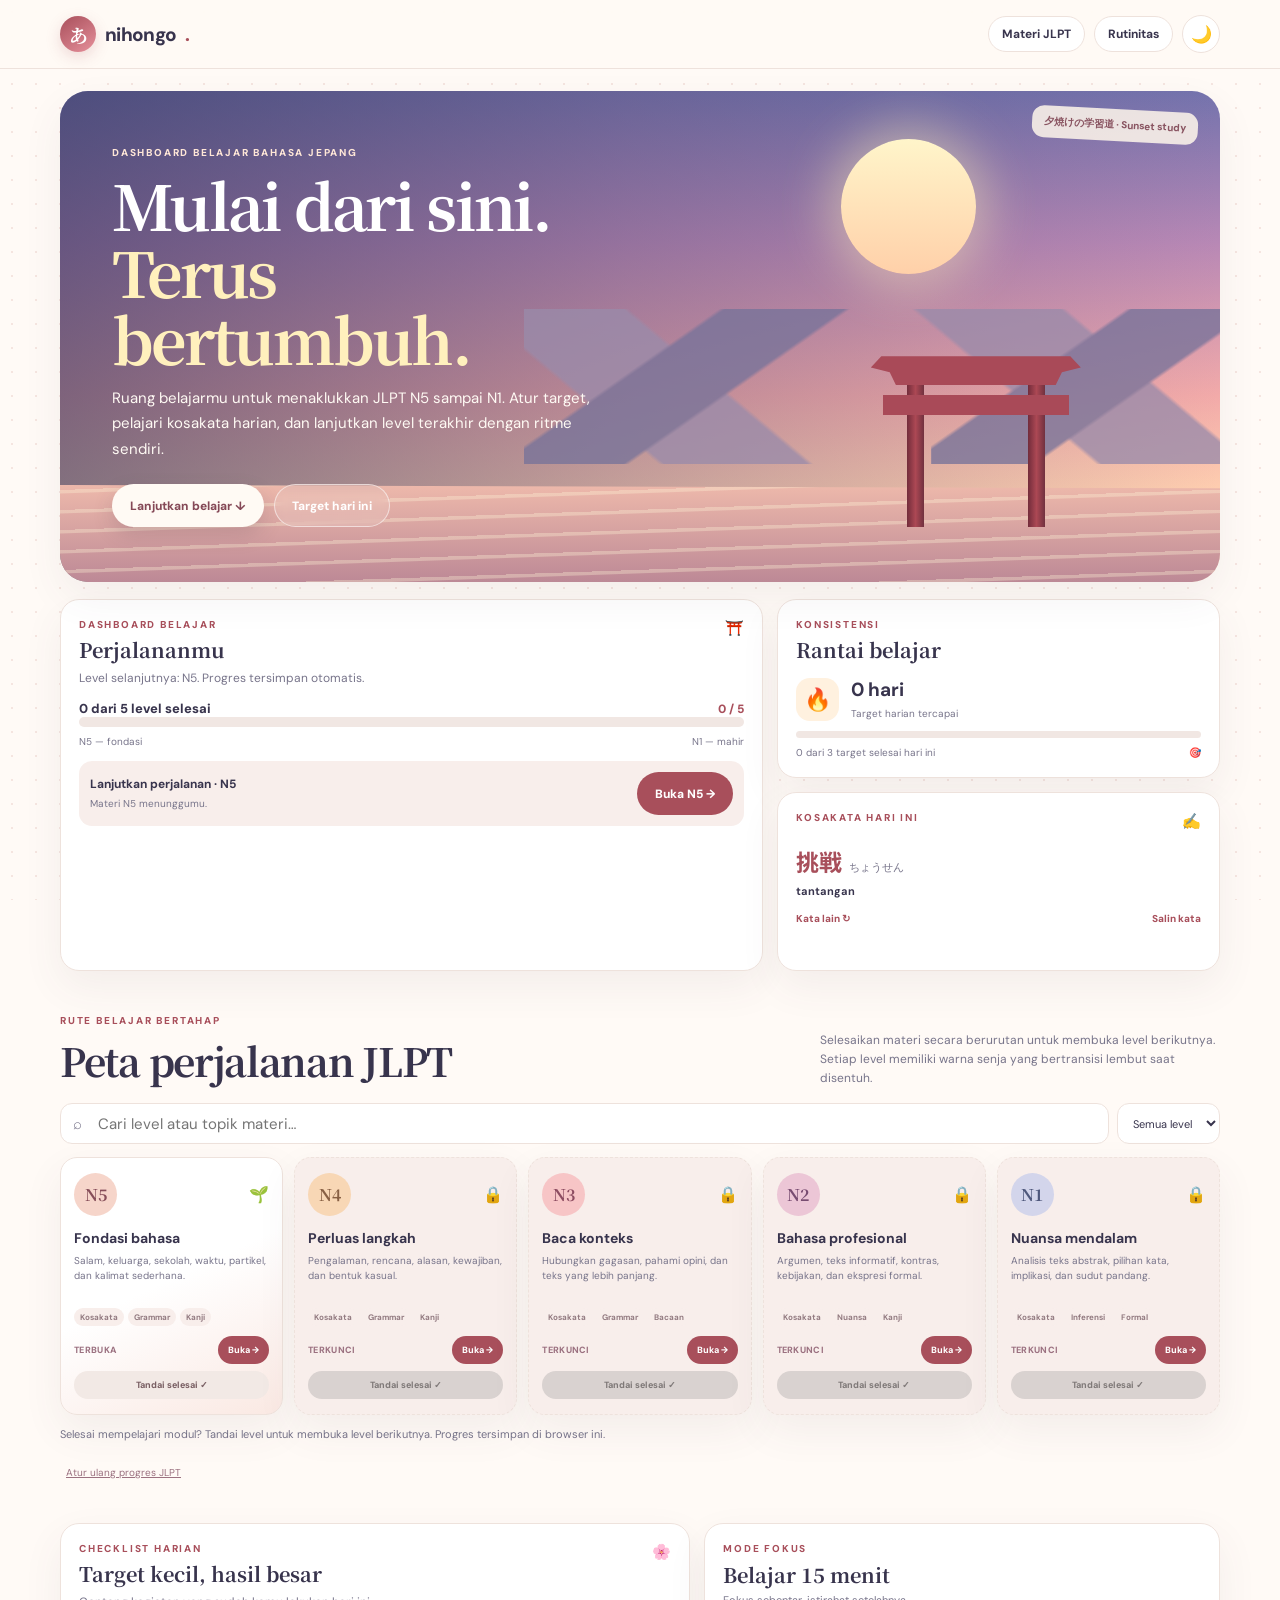
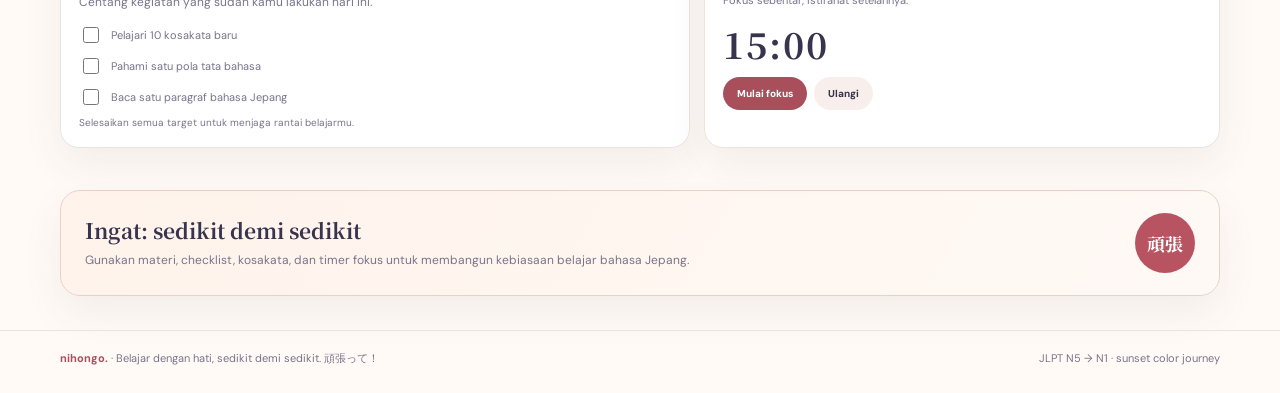
==== commit 10935de0: "Add smooth sunset color transitions for every JLPT level card" ====
--- a/index.html
+++ b/index.html
@@ -1,60 +1,43 @@
 <!doctype html>
 <html lang="id">
 <head>
-<meta charset="utf-8"><meta name="viewport" content="width=device-width,initial-scale=1"><meta name="theme-color" content="#f4a7ad"><meta name="description" content="Dashboard belajar bahasa Jepang JLPT N5 hingga N1: progres, target harian, kosakata, timer fokus, dan materi bertahap.">
+<meta charset="utf-8"><meta name="viewport" content="width=device-width,initial-scale=1"><meta name="theme-color" content="#f4a7ad"><meta name="description" content="Dashboard belajar bahasa Jepang JLPT N5 hingga N1 dengan perjalanan bertahap dan progres tersimpan.">
 <title>Nihongo Quest — Dashboard JLPT</title>
 <link rel="preconnect" href="https://fonts.googleapis.com"><link rel="preconnect" href="https://fonts.gstatic.com" crossorigin><link href="https://fonts.googleapis.com/css2?family=DM+Sans:wght@400;500;600;700;800&family=Noto+Serif+JP:wght@500;700&family=Noto+Sans+JP:wght@400;500;700&display=swap" rel="stylesheet">
 <style>
-:root{--ink:#38344d;--sub:#77748a;--red:#a84f5b;--red2:#c86d79;--pink:#f5c2c6;--cream:#fff8f1;--paper:#fff;--line:#eee2dc;--green:#52866b;--shadow:0 16px 40px #58435a12;--bg:#fffaf6;--soft:#f8eeeb;--nav:#fffaf5ed}*{box-sizing:border-box}html{scroll-behavior:smooth;scroll-padding-top:90px}body{margin:0;background:var(--bg);color:var(--ink);font:15px 'DM Sans',sans-serif;transition:background .35s,color .35s}body:before{content:"";position:fixed;inset:0;pointer-events:none;z-index:-1;opacity:.3;background-image:radial-gradient(#ddb5ae 1px,transparent 1px);background-size:24px 24px}a{color:inherit;text-decoration:none}button,input{font:inherit}button{cursor:pointer}button,a{-webkit-tap-highlight-color:transparent}.wrap{width:min(1160px,calc(100% - 36px));margin:auto}.topbar{position:sticky;top:0;z-index:20;background:var(--nav);backdrop-filter:blur(16px);border-bottom:1px solid var(--line)}.nav{height:68px;display:flex;align-items:center;justify-content:space-between;gap:16px}.brand{display:flex;align-items:center;gap:9px;font-weight:800;font-size:19px;letter-spacing:-.7px}.brand-mark{display:grid;place-items:center;width:36px;height:36px;color:white;background:linear-gradient(145deg,#a84f5b,#e6909b);border-radius:50%;font:700 19px 'Noto Serif JP';box-shadow:0 5px 15px #a84f5b33}.brand em{color:var(--red);font-style:normal}.nav-actions{display:flex;align-items:center;gap:9px}.nav-chip,.icon-btn{border:1px solid var(--line);border-radius:999px;background:var(--paper);color:var(--ink);padding:9px 13px;font-size:12px;font-weight:700}.icon-btn{width:38px;height:38px;padding:0;font-size:17px}.nav-chip:hover,.icon-btn:hover{border-color:var(--red2);transform:translateY(-1px)}
-main{padding-bottom:25px}.hero{position:relative;min-height:410px;overflow:hidden;margin:22px 0 17px;border-radius:28px;background:linear-gradient(180deg,#7473ad 0%,#b888b5 31%,#f2aaa9 62%,#ffd1b0 83%,#fff0d6 100%);box-shadow:var(--shadow);isolation:isolate}.hero:after{content:"";position:absolute;inset:0;z-index:-1;background:linear-gradient(90deg,#35365f9c 0%,#51466f55 49%,transparent 100%)}.hero-copy{position:relative;z-index:5;max-width:620px;padding:58px 52px;color:white}.eyebrow{font-size:10px;font-weight:800;letter-spacing:1.8px;text-transform:uppercase}.hero .eyebrow{color:#ffe7d7}.hero h1{margin:13px 0;font:700 clamp(38px,5vw,62px)/1.08 'Noto Serif JP',serif;letter-spacing:-2.7px}.hero h1 span{display:block;color:#fff0bd}.hero p{max-width:490px;color:#fffaf4;line-height:1.7;margin:0}.hero-cta{display:flex;gap:10px;flex-wrap:wrap;margin-top:22px}.btn{display:inline-flex;align-items:center;justify-content:center;gap:8px;min-height:43px;padding:0 17px;border-radius:999px;border:1px solid transparent;font-size:12px;font-weight:800;transition:transform .22s,box-shadow .22s,background .22s}.btn:hover{transform:translateY(-2px)}.btn-light{background:#fffaf4;color:#854957;box-shadow:0 8px 20px #4938532c}.btn-glass{color:white;border-color:#ffffff8c;background:#ffffff1a;backdrop-filter:blur(6px)}.sun{position:absolute;width:135px;height:135px;border-radius:50%;right:21%;top:48px;background:linear-gradient(#fff5ca,#ffd0a9);box-shadow:0 0 50px 12px #fff0b977}.mountain{position:absolute;left:40%;right:-5%;bottom:118px;height:155px;background:linear-gradient(145deg,transparent 31%,#77739a 32% 51%,transparent 52%) 0 0/54% 100%,linear-gradient(220deg,transparent 34%,#9a8baa 35% 58%,transparent 59%) 100% 0/58% 100%;opacity:.78}.water{position:absolute;bottom:0;left:0;right:0;height:112px;background:repeating-linear-gradient(178deg,#fff5d755 0 3px,transparent 4px 20px),linear-gradient(#f5c0ae,#bd8996);clip-path:polygon(0 13%,100% 16%,100% 100%,0 100%)}.torii{position:absolute;right:12%;bottom:55px;width:210px;height:200px;z-index:2}.post{position:absolute;bottom:0;width:17px;height:148px;background:linear-gradient(90deg,#722c3b,#ac4854 50%,#71313f)}.post.left{left:36px}.post.right{right:36px}.lintel{position:absolute;top:29px;left:0;right:0;height:29px;background:#a94a58;clip-path:polygon(5% 0,95% 0,100% 38%,91% 55%,88% 100%,12% 100%,9% 55%,0 38%)}.lintel.inner{top:68px;left:12px;right:12px;height:20px;clip-path:none}.hero-badge{position:absolute;right:22px;top:18px;padding:9px 12px;border-radius:12px;background:#fff7ebd9;color:#895461;font-size:10px;font-weight:800;transform:rotate(3deg)}
-.dashboard-grid{display:grid;grid-template-columns:1.35fr .85fr;gap:14px;margin-bottom:48px}.panel{background:var(--paper);border:1px solid var(--line);border-radius:19px;padding:19px;box-shadow:var(--shadow);transition:background .3s,border-color .3s}.panel-heading{display:flex;justify-content:space-between;align-items:flex-start;gap:12px;margin-bottom:15px}.panel-heading h2{margin:4px 0 0;font:700 21px 'Noto Serif JP',serif}.panel-heading p{margin:5px 0 0;color:var(--sub);font-size:12px;line-height:1.5}.eyebrow.tint{color:var(--red)}.progress-top{display:flex;justify-content:space-between;align-items:center;gap:10px;margin:9px 0}.progress-title{font-size:13px;font-weight:800}.progress-number{color:var(--red);font-size:12px;font-weight:800}.track{height:11px;background:#f1e7e3;border-radius:99px;overflow:hidden}.fill{height:100%;width:0;border-radius:inherit;background:linear-gradient(90deg,#e79b9f,#a84f5b);transition:width .75s cubic-bezier(.2,.8,.2,1)}.progress-foot{display:flex;justify-content:space-between;gap:10px;margin-top:9px;color:var(--sub);font-size:11px}.resume-row{display:flex;align-items:center;justify-content:space-between;gap:10px;margin-top:15px;padding:12px;border-radius:13px;background:var(--soft)}.resume-copy b{display:block;font-size:12px}.resume-copy small{color:var(--sub);font-size:10px}.resume-link{white-space:nowrap}.side-stack{display:grid;grid-template-rows:1fr 1fr;gap:14px}.streak-row{display:flex;align-items:center;gap:13px}.streak-icon{display:grid;place-items:center;width:48px;height:48px;flex:0 0 48px;border-radius:15px;background:#fff1df;font-size:24px}.streak-row b{display:block;font-size:21px}.streak-row small{color:var(--sub);font-size:11px}.mini-progress{height:7px;margin-top:11px;background:#f0e5e2;border-radius:99px;overflow:hidden}.mini-progress i{display:block;width:0;height:100%;background:#c66d72;border-radius:inherit;transition:width .5s}.word-jp{font:700 24px 'Noto Sans JP',sans-serif;color:var(--red)}.word-reading{margin-left:7px;color:var(--sub);font-size:12px}.word-meaning{margin:7px 0 0;font-size:12px;font-weight:700}.word-actions{display:flex;align-items:center;justify-content:space-between;margin-top:12px}.text-btn{border:0;background:transparent;color:var(--red);font-size:11px;font-weight:800;padding:6px 0}.text-btn:hover{text-decoration:underline}
-.section-head{display:flex;align-items:end;justify-content:space-between;gap:18px;margin:0 0 17px}.section-head h2{margin:5px 0 0;font:700 clamp(27px,3.8vw,39px) 'Noto Serif JP',serif;letter-spacing:-1.3px}.section-head p{max-width:390px;margin:0;color:var(--sub);font-size:12px;line-height:1.6}.tools{display:flex;align-items:center;gap:8px;margin-bottom:14px}.search-wrap{position:relative;flex:1}.search-wrap span{position:absolute;left:13px;top:50%;transform:translateY(-50%);color:var(--sub)}.search{width:100%;height:42px;padding:0 14px 0 38px;border:1px solid var(--line);border-radius:12px;background:var(--paper);color:var(--ink);outline:0}.search:focus{border-color:#d49198;box-shadow:0 0 0 3px #f4c9cd55}.filter-select{height:42px;padding:0 12px;border:1px solid var(--line);border-radius:12px;background:var(--paper);color:var(--ink);font-size:12px}.steps{display:grid;grid-template-columns:repeat(5,1fr);gap:11px}.level-card{position:relative;min-height:240px;padding:15px 13px;background:var(--paper);border:1px solid var(--line);border-radius:17px;box-shadow:var(--shadow);transition:transform .32s cubic-bezier(.2,.8,.2,1),box-shadow .32s,border-color .32s,opacity .32s;animation:rise .5s both}.level-card:nth-child(2){animation-delay:.05s}.level-card:nth-child(3){animation-delay:.1s}.level-card:nth-child(4){animation-delay:.15s}.level-card:nth-child(5){animation-delay:.2s}.level-card:hover:not(.locked){transform:translateY(-5px);border-color:#df9da3;box-shadow:0 16px 30px #754d5a1a}.level-card.completed{border-color:#a9cdb6;background:linear-gradient(180deg,var(--paper),#f8fff8)}.level-card.locked{opacity:.68;background:var(--soft);border-style:dashed}.card-top{display:flex;align-items:center;justify-content:space-between}.num{display:grid;place-items:center;width:43px;height:43px;border-radius:50%;background:#fff0ed;color:#9d4c5b;font:700 16px 'Noto Serif JP'}.state{font-size:16px}.level-card h3{margin:13px 0 6px;font-size:14px}.level-card p{min-height:51px;margin:0;color:var(--sub);font-size:10px;line-height:1.5}.tags{display:flex;flex-wrap:wrap;gap:4px;margin:8px 0 11px}.tags span{padding:4px 6px;border-radius:99px;background:var(--soft);color:#927a80;font-size:8px;font-weight:700}.card-bottom{display:flex;align-items:center;justify-content:space-between;gap:4px}.status{font-size:9px;font-weight:800;color:#9b7180;text-transform:uppercase;letter-spacing:.3px}.level-action{border:0;border-radius:99px;padding:8px 10px;background:var(--red);color:white;font-size:9px;font-weight:800;white-space:nowrap;transition:background .2s,transform .2s}.level-action:hover:not(:disabled){background:#843d49;transform:translateY(-1px)}.level-action:disabled{background:#d9d2d0;color:#7f7978;cursor:not-allowed}.mark-done{width:100%;margin-top:7px;background:#f2e9e5;color:#795f63}.mark-done:hover:not(:disabled){background:#e8d8d1}.empty-state{display:none;padding:26px;text-align:center;border:1px dashed var(--line);border-radius:14px;color:var(--sub)}.daily{display:grid;grid-template-columns:1.1fr .9fr;gap:14px;margin:48px 0}.daily .panel{min-height:190px}.checklist{display:grid;gap:9px}.check-row{display:flex;align-items:center;gap:10px;color:var(--sub);font-size:12px}.check-row input{width:17px;height:17px;accent-color:var(--red)}.check-row.done span{text-decoration:line-through;color:#9a9aa0}.goal-header{display:flex;justify-content:space-between;gap:10px;align-items:flex-start}.goal-label{font-size:11px;font-weight:800;color:var(--red)}.timer-display{margin:13px 0 9px;font:700 39px 'Noto Serif JP';letter-spacing:2px}.timer-controls{display:flex;gap:7px}.timer-controls .btn{min-height:34px;padding:0 13px;font-size:10px}.btn-red{background:var(--red);color:white}.btn-soft{background:var(--soft);color:var(--ink)}.quest{display:grid;grid-template-columns:1fr auto;align-items:center;gap:18px;margin:44px 0 35px;padding:22px 24px;border:1px solid #ead0c9;border-radius:20px;background:linear-gradient(120deg,#fff3eb,#fff9f5);box-shadow:var(--shadow)}.quest h2{margin:0 0 6px;font:700 21px 'Noto Serif JP'}.quest p{margin:0;color:var(--sub);font-size:12px;line-height:1.6}.quest-mark{width:60px;height:60px;display:grid;place-items:center;border-radius:50%;background:#b85461;color:white;font:700 18px 'Noto Serif JP'}.reset{margin-top:12px;border:0;background:transparent;color:#9b7180;font-size:10px;text-decoration:underline}.footer{border-top:1px solid var(--line);padding:20px 0 27px;color:var(--sub);font-size:11px}.footer .wrap{display:flex;justify-content:space-between;gap:10px}.footer strong{color:var(--red)}.toast{position:fixed;left:50%;bottom:20px;z-index:40;transform:translate(-50%,18px);padding:11px 17px;border-radius:999px;background:#39354e;color:white;box-shadow:0 10px 30px #30243c30;font-size:12px;font-weight:700;opacity:0;pointer-events:none;transition:opacity .28s,transform .28s}.toast.show{opacity:1;transform:translate(-50%,0)}.page-leave{animation:page-out .28s ease forwards}@keyframes rise{from{opacity:0;transform:translateY(10px)}to{opacity:1;transform:translateY(0)}}@keyframes page-out{to{opacity:0;transform:translateY(7px)}}
-body.night{--ink:#f2eaf0;--sub:#c0b5c5;--paper:#28253a;--line:#454057;--bg:#1e1c2d;--soft:#343045;--nav:#211f31ed;--shadow:0 14px 34px #09081230}body.night:before{opacity:.12}body.night .hero{filter:saturate(.88)}body.night .track,body.night .mini-progress{background:#484354}body.night .resume-row{background:#343045}body.night .tags span{color:#ded0d5}body.night .num{background:#423340;color:#ffd9df}body.night .level-card.completed{background:linear-gradient(180deg,var(--paper),#26372f)}body.night .quest{background:linear-gradient(120deg,#302b40,#28253a);border-color:#514153}body.night .btn-soft{background:#403b50;color:var(--ink)}body.night .mark-done{background:#40394a;color:#e5dbe2}
-@media(max-width:900px){.dashboard-grid{grid-template-columns:1fr}.side-stack{grid-template-columns:1fr 1fr;grid-template-rows:auto}.steps{grid-template-columns:repeat(3,1fr)}.level-card{min-height:225px}.torii{right:4%}.section-head p{max-width:320px}}
-@media(max-width:600px){.wrap{width:calc(100% - 26px)}.nav{height:60px}.top-chip{display:none}.hero{min-height:500px;margin-top:13px;border-radius:22px}.hero-copy{padding:39px 22px;max-width:100%}.hero h1{font-size:43px;letter-spacing:-2px}.hero p{font-size:13px;max-width:360px}.sun{right:-15px;top:275px;width:110px;height:110px}.torii{right:-70px;bottom:49px;transform:scale(.72);transform-origin:bottom right}.mountain{left:28%;bottom:95px}.water{height:90px}.hero-badge{display:none}.dashboard-grid{gap:10px}.panel{padding:15px}.side-stack{gap:10px}.journey-summary{padding:16px}.section-head{display:block}.section-head p{margin-top:9px}.steps{grid-template-columns:repeat(2,1fr);gap:8px}.level-card{min-height:232px;padding:12px 10px}.level-card:nth-child(5){grid-column:1/-1;min-height:205px}.level-card p{font-size:9px}.level-action{padding:8px;font-size:8px}.daily{grid-template-columns:1fr;margin:38px 0}.quest{grid-template-columns:1fr;padding:18px}.quest-mark{display:none}.footer .wrap{display:block;line-height:1.9}.footer .wrap span{display:block}.tools{align-items:stretch}.filter-select{max-width:120px;padding:0 7px;font-size:10px}}
+:root{--ink:#38344d;--sub:#77748a;--red:#a84f5b;--red2:#c86d79;--cream:#fff8f1;--paper:#fff;--line:#eee2dc;--green:#52866b;--shadow:0 16px 40px #58435a12;--bg:#fffaf6;--soft:#f8eeeb;--nav:#fffaf5ed}*{box-sizing:border-box}html{scroll-behavior:smooth;scroll-padding-top:80px}body{margin:0;background:var(--bg);color:var(--ink);font:15px 'DM Sans',sans-serif;transition:background .35s,color .35s}body:before{content:"";position:fixed;inset:0;pointer-events:none;z-index:-1;opacity:.3;background-image:radial-gradient(#ddb5ae 1px,transparent 1px);background-size:24px 24px}a{color:inherit;text-decoration:none}button,input,select{font:inherit}button{cursor:pointer}button,a{-webkit-tap-highlight-color:transparent}.wrap{width:min(1160px,calc(100% - 36px));margin:auto}.topbar{position:sticky;top:0;z-index:20;background:var(--nav);backdrop-filter:blur(16px);border-bottom:1px solid var(--line)}.nav{height:68px;display:flex;align-items:center;justify-content:space-between;gap:16px}.brand{display:flex;align-items:center;gap:9px;font-weight:800;font-size:19px;letter-spacing:-.7px}.brand-mark{display:grid;place-items:center;width:36px;height:36px;color:white;background:linear-gradient(145deg,#a84f5b,#e6909b);border-radius:50%;font:700 19px 'Noto Serif JP';box-shadow:0 5px 15px #a84f5b33}.brand em{color:var(--red);font-style:normal}.nav-actions{display:flex;align-items:center;gap:9px}.nav-chip,.icon-btn{border:1px solid var(--line);border-radius:999px;background:var(--paper);color:var(--ink);padding:9px 13px;font-size:12px;font-weight:700}.icon-btn{width:38px;height:38px;padding:0;font-size:17px}.nav-chip:hover,.icon-btn:hover{border-color:var(--red2);transform:translateY(-1px)}
+.hero{position:relative;min-height:395px;overflow:hidden;margin:22px 0 17px;border-radius:28px;background:linear-gradient(180deg,#7473ad 0%,#b888b5 31%,#f2aaa9 62%,#ffd1b0 83%,#fff0d6 100%);box-shadow:var(--shadow);isolation:isolate}.hero:after{content:"";position:absolute;inset:0;z-index:-1;background:linear-gradient(90deg,#35365f9c 0%,#51466f55 49%,transparent 100%)}.hero-copy{position:relative;z-index:5;max-width:620px;padding:55px 52px;color:white}.eyebrow{font-size:10px;font-weight:800;letter-spacing:1.8px;text-transform:uppercase}.hero .eyebrow{color:#ffe7d7}.hero h1{margin:13px 0;font:700 clamp(38px,5vw,62px)/1.08 'Noto Serif JP',serif;letter-spacing:-2.7px}.hero h1 span{display:block;color:#fff0bd}.hero p{max-width:490px;color:#fffaf4;line-height:1.7;margin:0}.hero-cta{display:flex;gap:10px;flex-wrap:wrap;margin-top:22px}.btn{display:inline-flex;align-items:center;justify-content:center;gap:8px;min-height:43px;padding:0 17px;border-radius:999px;border:1px solid transparent;font-size:12px;font-weight:800;transition:transform .22s,box-shadow .22s}.btn:hover{transform:translateY(-2px)}.btn-light{background:#fffaf4;color:#854957;box-shadow:0 8px 20px #4938532c}.btn-glass{color:white;border-color:#ffffff8c;background:#ffffff1a;backdrop-filter:blur(6px)}.sun{position:absolute;width:135px;height:135px;border-radius:50%;right:21%;top:48px;background:linear-gradient(#fff5ca,#ffd0a9);box-shadow:0 0 50px 12px #fff0b977}.mountain{position:absolute;left:40%;right:-5%;bottom:118px;height:155px;background:linear-gradient(145deg,transparent 31%,#77739a 32% 51%,transparent 52%) 0 0/54% 100%,linear-gradient(220deg,transparent 34%,#9a8baa 35% 58%,transparent 59%) 100% 0/58% 100%;opacity:.78}.water{position:absolute;bottom:0;left:0;right:0;height:112px;background:repeating-linear-gradient(178deg,#fff5d755 0 3px,transparent 4px 20px),linear-gradient(#f5c0ae,#bd8996);clip-path:polygon(0 13%,100% 16%,100% 100%,0 100%)}.torii{position:absolute;right:12%;bottom:55px;width:210px;height:200px;z-index:2}.post{position:absolute;bottom:0;width:17px;height:148px;background:linear-gradient(90deg,#722c3b,#ac4854 50%,#71313f)}.post.left{left:36px}.post.right{right:36px}.lintel{position:absolute;top:29px;left:0;right:0;height:29px;background:#a94a58;clip-path:polygon(5% 0,95% 0,100% 38%,91% 55%,88% 100%,12% 100%,9% 55%,0 38%)}.lintel.inner{top:68px;left:12px;right:12px;height:20px;clip-path:none}.hero-badge{position:absolute;right:22px;top:18px;padding:9px 12px;border-radius:12px;background:#fff7ebd9;color:#895461;font-size:10px;font-weight:800;transform:rotate(3deg)}
+.dashboard{display:grid;grid-template-columns:1.35fr .85fr;gap:14px;margin-bottom:43px}.panel{background:var(--paper);border:1px solid var(--line);border-radius:19px;padding:18px;box-shadow:var(--shadow);transition:background .3s,border-color .3s}.panel-heading{display:flex;justify-content:space-between;align-items:flex-start;gap:12px;margin-bottom:13px}.panel-heading h2{margin:4px 0 0;font:700 20px 'Noto Serif JP',serif}.panel-heading p{margin:5px 0 0;color:var(--sub);font-size:12px;line-height:1.5}.tint{color:var(--red)}.side-stack{display:grid;grid-template-rows:1fr 1fr;gap:14px}.progress-top,.progress-foot{display:flex;justify-content:space-between;align-items:center;gap:10px}.progress-title{font-size:13px;font-weight:800}.progress-number{color:var(--red);font-size:12px;font-weight:800}.track,.mini-track{height:10px;background:#f1e7e3;border-radius:99px;overflow:hidden}.fill{height:100%;width:0;border-radius:inherit;background:linear-gradient(90deg,#e79b9f,#a84f5b);transition:width .75s cubic-bezier(.2,.8,.2,1)}.progress-foot{margin-top:8px;color:var(--sub);font-size:10px}.resume-row{display:flex;align-items:center;justify-content:space-between;gap:10px;margin-top:13px;padding:11px;border-radius:13px;background:var(--soft)}.resume-copy b{display:block;font-size:12px}.resume-copy small{color:var(--sub);font-size:10px}.streak-row{display:flex;align-items:center;gap:12px}.streak-icon{display:grid;place-items:center;width:43px;height:43px;border-radius:14px;background:#fff1df;font-size:22px}.streak-row b{display:block;font-size:19px}.streak-row small{color:var(--sub);font-size:10px}.mini-track{height:7px;margin-top:9px}.mini-track i{display:block;width:0;height:100%;background:#c66d72;border-radius:99px;transition:width .5s}.word-jp{font:700 23px 'Noto Sans JP',sans-serif;color:var(--red)}.word-reading{margin-left:7px;color:var(--sub);font-size:11px}.word-meaning{margin:6px 0 0;font-size:11px;font-weight:700}.word-actions{display:flex;justify-content:space-between;margin-top:9px}.text-btn{border:0;background:transparent;color:var(--red);font-size:10px;font-weight:800;padding:5px 0}.text-btn:hover{text-decoration:underline}
+.section-head{display:flex;align-items:end;justify-content:space-between;gap:18px;margin:0 0 15px}.section-head h2{margin:5px 0 0;font:700 clamp(27px,3.8vw,39px) 'Noto Serif JP',serif;letter-spacing:-1.3px}.section-head p{max-width:400px;margin:0;color:var(--sub);font-size:12px;line-height:1.6}.tools{display:flex;gap:8px;margin-bottom:13px}.search-wrap{position:relative;flex:1}.search-wrap span{position:absolute;left:13px;top:50%;transform:translateY(-50%);color:var(--sub)}.search{width:100%;height:41px;padding:0 14px 0 37px;border:1px solid var(--line);border-radius:12px;background:var(--paper);color:var(--ink);outline:0}.search:focus{border-color:#d49198;box-shadow:0 0 0 3px #f4c9cd55}.filter-select{height:41px;padding:0 11px;border:1px solid var(--line);border-radius:12px;background:var(--paper);color:var(--ink);font-size:11px}
+.steps{display:grid;grid-template-columns:repeat(5,1fr);gap:11px}.level-card{--tone1:#f6d5ca;--tone2:#ebaaa9;--toneText:#864e59;position:relative;min-height:237px;padding:15px 13px;background:linear-gradient(155deg,var(--paper) 48%,var(--tone1) 145%);border:1px solid var(--line);border-radius:17px;box-shadow:var(--shadow);transition:transform .45s cubic-bezier(.2,.8,.2,1),box-shadow .45s,border-color .45s,background .55s,color .35s;animation:rise .5s both}.level-card:nth-child(2){--tone1:#f8d7b5;--tone2:#edbd8e;--toneText:#886044;animation-delay:.05s}.level-card:nth-child(3){--tone1:#f7c5c6;--tone2:#e79b9f;--toneText:#8d4c61;animation-delay:.1s}.level-card:nth-child(4){--tone1:#ecc6d6;--tone2:#cb9bb9;--toneText:#784c71;animation-delay:.15s}.level-card:nth-child(5){--tone1:#d3d5eb;--tone2:#a5acd0;--toneText:#4f587c;animation-delay:.2s}.level-card:hover:not(.locked){transform:translateY(-6px);border-color:var(--tone2);background:linear-gradient(145deg,var(--tone1),var(--tone2));box-shadow:0 17px 32px color-mix(in srgb,var(--tone2) 28%,transparent)}.level-card:hover:not(.locked) h3,.level-card:hover:not(.locked) p,.level-card:hover:not(.locked) .status{color:var(--toneText)}.level-card.completed{border-color:#a9cdb6;background:linear-gradient(145deg,var(--paper),#f1faef)}.level-card.locked{opacity:.68;background:var(--soft);border-style:dashed}.card-top{display:flex;align-items:center;justify-content:space-between}.num{display:grid;place-items:center;width:43px;height:43px;border-radius:50%;background:var(--tone1);color:var(--toneText);font:700 16px 'Noto Serif JP';transition:background .45s,color .3s,transform .3s}.level-card:hover:not(.locked) .num{background:#fff8;color:var(--toneText);transform:rotate(-7deg) scale(1.05)}.state{font-size:16px}.level-card h3{margin:13px 0 6px;font-size:14px;transition:color .35s}.level-card p{min-height:47px;margin:0;color:var(--sub);font-size:10px;line-height:1.5;transition:color .35s}.tags{display:flex;flex-wrap:wrap;gap:4px;margin:8px 0 10px}.tags span{padding:4px 6px;border-radius:99px;background:var(--soft);color:#927a80;font-size:8px;font-weight:700;transition:background .35s}.level-card:hover:not(.locked) .tags span{background:#ffffff9c}.card-bottom{display:flex;align-items:center;justify-content:space-between;gap:4px}.status{font-size:9px;font-weight:800;color:#9b7180;text-transform:uppercase;letter-spacing:.3px;transition:color .35s}.level-action{border:0;border-radius:99px;padding:8px 10px;background:var(--red);color:white;font-size:9px;font-weight:800;white-space:nowrap;transition:background .25s,transform .25s}.level-action:hover:not(:disabled){background:#843d49;transform:translateY(-1px)}.level-action:disabled{background:#d9d2d0;color:#7f7978;cursor:not-allowed}.mark-done{width:100%;margin-top:7px;background:#f2e9e5;color:#795f63}.empty{display:none;padding:22px;text-align:center;border:1px dashed var(--line);border-radius:14px;color:var(--sub)}
+.daily{display:grid;grid-template-columns:1.1fr .9fr;gap:14px;margin:42px 0}.checklist{display:grid;gap:9px}.check-row{display:flex;align-items:center;gap:9px;color:var(--sub);font-size:11px}.check-row input{width:16px;height:16px;accent-color:var(--red)}.check-row.done span{text-decoration:line-through;color:#9a9aa0}.timer{margin:11px 0 8px;font:700 36px 'Noto Serif JP';letter-spacing:2px}.timer-controls{display:flex;gap:7px}.timer-controls .btn{min-height:33px;padding:0 13px;font-size:10px}.btn-red{background:var(--red);color:#fff}.btn-soft{background:var(--soft);color:var(--ink)}.quest{display:grid;grid-template-columns:1fr auto;align-items:center;gap:18px;margin:42px 0 34px;padding:22px 24px;border:1px solid #ead0c9;border-radius:20px;background:linear-gradient(120deg,#fff3eb,#fff9f5);box-shadow:var(--shadow)}.quest h2{margin:0 0 6px;font:700 21px 'Noto Serif JP'}.quest p{margin:0;color:var(--sub);font-size:12px;line-height:1.6}.quest-mark{width:60px;height:60px;display:grid;place-items:center;border-radius:50%;background:#b85461;color:white;font:700 18px 'Noto Serif JP'}.reset{margin-top:10px;border:0;background:transparent;color:#9b7180;font-size:10px;text-decoration:underline}.footer{border-top:1px solid var(--line);padding:20px 0 27px;color:var(--sub);font-size:11px}.footer .wrap{display:flex;justify-content:space-between;gap:10px}.footer strong{color:var(--red)}.toast{position:fixed;left:50%;bottom:20px;z-index:40;transform:translate(-50%,18px);padding:11px 17px;border-radius:999px;background:#39354e;color:#fff;box-shadow:0 10px 30px #30243c30;font-size:12px;font-weight:700;opacity:0;pointer-events:none;transition:opacity .28s,transform .28s}.toast.show{opacity:1;transform:translate(-50%,0)}@keyframes rise{from{opacity:0;transform:translateY(10px)}to{opacity:1;transform:translateY(0)}}
+body.night{--ink:#f2eaf0;--sub:#c0b5c5;--paper:#28253a;--line:#454057;--bg:#1e1c2d;--soft:#343045;--nav:#211f31ed;--shadow:0 14px 34px #09081230}body.night:before{opacity:.12}body.night .track,body.night .mini-track{background:#484354}body.night .resume-row{background:#343045}body.night .tags span{color:#ded0d5}body.night .level-card.completed{background:linear-gradient(145deg,var(--paper),#26372f)}body.night .quest{background:linear-gradient(120deg,#302b40,#28253a);border-color:#514153}body.night .btn-soft{background:#403b50;color:var(--ink)}
+@media(max-width:900px){.dashboard{grid-template-columns:1fr}.side-stack{grid-template-columns:1fr 1fr;grid-template-rows:auto}.steps{grid-template-columns:repeat(3,1fr)}}@media(max-width:600px){.wrap{width:calc(100% - 26px)}.nav{height:60px}.top-chip{display:none}.hero{min-height:480px;margin-top:13px;border-radius:22px}.hero-copy{padding:37px 21px}.hero h1{font-size:42px;letter-spacing:-2px}.hero p{font-size:13px}.sun{right:-15px;top:260px;width:110px;height:110px}.torii{right:-70px;bottom:49px;transform:scale(.72);transform-origin:bottom right}.mountain{left:28%;bottom:95px}.water{height:90px}.hero-badge{display:none}.dashboard{gap:10px}.panel{padding:14px}.side-stack{gap:10px}.section-head{display:block}.section-head p{margin-top:9px}.steps{grid-template-columns:repeat(2,1fr);gap:8px}.level-card{min-height:234px;padding:12px 10px}.level-card:nth-child(5){grid-column:1/-1;min-height:210px}.level-card p{font-size:9px}.level-action{padding:8px;font-size:8px}.daily{grid-template-columns:1fr;margin:34px 0}.quest{grid-template-columns:1fr;padding:18px}.quest-mark{display:none}.footer .wrap{display:block;line-height:1.9}.footer .wrap span{display:block}.filter-select{max-width:120px;padding:0 7px;font-size:10px}}
 @media(prefers-reduced-motion:reduce){*,*::before,*::after{scroll-behavior:auto!important;animation-duration:.01ms!important;transition-duration:.01ms!important}}
 </style>
 </head>
 <body>
-<header class="topbar"><div class="wrap nav"><a class="brand" href="#home" aria-label="Nihongo, beranda"><span class="brand-mark">あ</span>nihongo<em>.</em></a><div class="nav-actions"><a class="nav-chip top-chip" href="#materi">Materi JLPT</a><a class="nav-chip top-chip" href="#rutinitas">Rutinitas</a><button class="icon-btn" id="themeToggle" type="button" aria-label="Ganti tema" title="Ganti tema">🌙</button></div></div></header>
+<header class="topbar"><div class="wrap nav"><a class="brand" href="#home" aria-label="Nihongo, beranda"><span class="brand-mark">あ</span>nihongo<em>.</em></a><div class="nav-actions"><a class="nav-chip top-chip" href="#materi">Materi JLPT</a><a class="nav-chip top-chip" href="#rutinitas">Rutinitas</a><button class="icon-btn" id="themeToggle" type="button" aria-label="Ganti tema">🌙</button></div></div></header>
 <main id="home" class="wrap">
-<section class="hero" aria-labelledby="hero-title"><div class="sun" aria-hidden="true"></div><div class="mountain" aria-hidden="true"></div><div class="water" aria-hidden="true"></div><div class="torii" aria-hidden="true"><i class="post left"></i><i class="post right"></i><i class="lintel"></i><i class="lintel inner"></i></div><div class="hero-badge">夕焼けの学習道 · Sunset study</div><div class="hero-copy"><div class="eyebrow">Dashboard belajar bahasa Jepang</div><h1 id="hero-title">Mulai dari sini.<span>Terus bertumbuh.</span></h1><p>Ruang belajarmu untuk menaklukkan JLPT N5 sampai N1. Atur target, pelajari kosakata harian, dan lanjutkan level terakhir dengan ritme sendiri.</p><div class="hero-cta"><a class="btn btn-light" href="#materi">Lanjutkan belajar ↓</a><a class="btn btn-glass" href="#rutinitas">Buka target hari ini</a></div></div></section>
-<section class="dashboard-grid" aria-label="Ringkasan belajar">
-<div class="panel"><div class="panel-heading"><div><div class="eyebrow tint">DASHBOARD BELAJAR</div><h2>Perjalananmu</h2><p id="progressMessage">Mulai dari N5 dan bangun kebiasaan belajar.</p></div><span aria-hidden="true">⛩️</span></div><div class="progress-top"><span class="progress-title" id="progressTitle">Progres JLPT</span><span class="progress-number" id="progressCount">0 / 5</span></div><div class="track" id="progressBar" role="progressbar" aria-label="Jumlah level selesai" aria-valuemin="0" aria-valuemax="5" aria-valuenow="0"><div class="fill" id="progressFill"></div></div><div class="progress-foot"><span>N5 — fondasi</span><span>N1 — mahir</span></div><div class="resume-row"><div class="resume-copy"><b id="resumeTitle">Langkah pertama: mulai N5</b><small id="resumeCopy">Fondasi bahasa Jepang menunggumu.</small></div><a class="btn btn-red resume-link" id="resumeLink" href="n5.html">Mulai →</a></div></div>
-<div class="side-stack"><div class="panel"><div class="panel-heading"><div><div class="eyebrow tint">KONSISTENSI</div><h2>Rantai belajar</h2></div></div><div class="streak-row"><div class="streak-icon">🔥</div><div><b><span id="streakCount">0</span> hari</b><small>Target harian tercapai</small></div></div><div class="mini-progress"><i id="dailyMiniFill"></i></div><div class="progress-foot"><span id="dailyCount">0 dari 3 target selesai hari ini</span><span>🎯</span></div></div>
-<div class="panel"><div class="panel-heading"><div><div class="eyebrow tint">KOSAKATA HARI INI</div></div><span aria-hidden="true">✍️</span></div><div><span class="word-jp" id="wordJapanese">継続</span><span class="word-reading" id="wordReading">けいぞく</span><div class="word-meaning" id="wordMeaning">konsistensi; keberlanjutan</div></div><div class="word-actions"><button class="text-btn" id="newWord" type="button">Kata lain ↻</button><button class="text-btn" id="copyWord" type="button">Salin kata</button></div></div></div></section>
-<section id="materi" aria-labelledby="levels-title"><div class="section-head"><div><div class="eyebrow tint">RUTE BELAJAR BERTAHAP</div><h2 id="levels-title">Peta perjalanan JLPT</h2></div><p>Selesaikan materi secara berurutan untuk membuka level berikutnya. Gunakan pencarian untuk menemukan fokus level yang cocok.</p></div>
-<div class="tools"><label class="search-wrap"><span aria-hidden="true">⌕</span><input id="levelSearch" class="search" type="search" placeholder="Cari level atau topik materi…" aria-label="Cari level JLPT"></label><select class="filter-select" id="levelFilter" aria-label="Filter level"><option value="all">Semua level</option><option value="available">Terbuka</option><option value="locked">Terkunci</option><option value="completed">Selesai</option></select></div>
+<section class="hero"><div class="sun"></div><div class="mountain"></div><div class="water"></div><div class="torii" aria-hidden="true"><i class="post left"></i><i class="post right"></i><i class="lintel"></i><i class="lintel inner"></i></div><div class="hero-badge">夕焼けの学習道 · Sunset study</div><div class="hero-copy"><div class="eyebrow">Dashboard belajar bahasa Jepang</div><h1>Mulai dari sini.<span>Terus bertumbuh.</span></h1><p>Ruang belajarmu untuk menaklukkan JLPT N5 sampai N1. Atur target, pelajari kosakata harian, dan lanjutkan level terakhir dengan ritme sendiri.</p><div class="hero-cta"><a class="btn btn-light" href="#materi">Lanjutkan belajar ↓</a><a class="btn btn-glass" href="#rutinitas">Target hari ini</a></div></div></section>
+<section class="dashboard" aria-label="Ringkasan belajar"><div class="panel"><div class="panel-heading"><div><div class="eyebrow tint">DASHBOARD BELAJAR</div><h2>Perjalananmu</h2><p id="progressMessage">Mulai dari N5 dan bangun kebiasaan belajar.</p></div><span>⛩️</span></div><div class="progress-top"><span class="progress-title" id="progressTitle">Progres JLPT</span><span class="progress-number" id="progressCount">0 / 5</span></div><div class="track" id="progressBar" role="progressbar" aria-label="Jumlah level selesai" aria-valuemin="0" aria-valuemax="5" aria-valuenow="0"><div class="fill" id="progressFill"></div></div><div class="progress-foot"><span>N5 — fondasi</span><span>N1 — mahir</span></div><div class="resume-row"><div class="resume-copy"><b id="resumeTitle">Langkah pertama: mulai N5</b><small id="resumeCopy">Fondasi bahasa Jepang menunggumu.</small></div><a class="btn btn-red" id="resumeLink" href="n5.html">Mulai →</a></div></div>
+<div class="side-stack"><div class="panel"><div class="panel-heading"><div><div class="eyebrow tint">KONSISTENSI</div><h2>Rantai belajar</h2></div></div><div class="streak-row"><div class="streak-icon">🔥</div><div><b><span id="streakCount">0</span> hari</b><small>Target harian tercapai</small></div></div><div class="mini-track"><i id="dailyMiniFill"></i></div><div class="progress-foot"><span id="dailyCount">0 dari 3 target selesai hari ini</span><span>🎯</span></div></div><div class="panel"><div class="panel-heading"><div><div class="eyebrow tint">KOSAKATA HARI INI</div></div><span>✍️</span></div><span class="word-jp" id="wordJapanese">継続</span><span class="word-reading" id="wordReading">けいぞく</span><div class="word-meaning" id="wordMeaning">konsistensi; keberlanjutan</div><div class="word-actions"><button class="text-btn" id="newWord" type="button">Kata lain ↻</button><button class="text-btn" id="copyWord" type="button">Salin kata</button></div></div></div></section>
+<section id="materi"><div class="section-head"><div><div class="eyebrow tint">RUTE BELAJAR BERTAHAP</div><h2>Peta perjalanan JLPT</h2></div><p>Selesaikan materi secara berurutan untuk membuka level berikutnya. Setiap level memiliki warna senja yang bertransisi lembut saat disentuh.</p></div><div class="tools"><label class="search-wrap"><span>⌕</span><input id="levelSearch" class="search" type="search" placeholder="Cari level atau topik materi…" aria-label="Cari level JLPT"></label><select class="filter-select" id="levelFilter" aria-label="Filter level"><option value="all">Semua level</option><option value="available">Terbuka</option><option value="locked">Terkunci</option><option value="completed">Selesai</option></select></div>
 <div class="steps" id="levelSteps">
-<article class="level-card" data-level="0" data-search="n5 pemula fondasi salam keluarga sekolah waktu partikel hiragana katakana"><div class="card-top"><span class="num">N5</span><span class="state" aria-hidden="true">🌱</span></div><h3>Fondasi bahasa</h3><p>Salam, keluarga, sekolah, waktu, partikel, dan kalimat sederhana.</p><div class="tags"><span>Kosakata</span><span>Grammar</span><span>Kanji</span></div><div class="card-bottom"><span class="status"></span><a class="level-action" href="n5.html">Buka materi →</a></div><button class="level-action mark-done" type="button">Tandai selesai ✓</button></article>
-<article class="level-card" data-level="1" data-search="n4 dasar lanjut pengalaman perjalanan rencana alasan kewajiban kasual"><div class="card-top"><span class="num">N4</span><span class="state" aria-hidden="true">🧭</span></div><h3>Perluas langkah</h3><p>Pengalaman, rencana, alasan, kewajiban, dan bentuk kasual.</p><div class="tags"><span>Kosakata</span><span>Grammar</span><span>Kanji</span></div><div class="card-bottom"><span class="status"></span><a class="level-action" href="n4.html">Buka materi →</a></div><button class="level-action mark-done" type="button">Tandai selesai ✓</button></article>
-<article class="level-card" data-level="2" data-search="n3 menengah opini konteks masyarakat komunikasi bacaan"><div class="card-top"><span class="num">N3</span><span class="state" aria-hidden="true">📚</span></div><h3>Baca konteks</h3><p>Hubungkan gagasan, pahami opini, dan baca teks yang lebih panjang.</p><div class="tags"><span>Kosakata</span><span>Grammar</span><span>Bacaan</span></div><div class="card-bottom"><span class="status"></span><a class="level-action" href="n3.html">Buka materi →</a></div><button class="level-action mark-done" type="button">Tandai selesai ✓</button></article>
-<article class="level-card" data-level="3" data-search="n2 lanjut profesional berita kebijakan argumen formal nuansa"><div class="card-top"><span class="num">N2</span><span class="state" aria-hidden="true">🗞️</span></div><h3>Bahasa profesional</h3><p>Argumen, teks informatif, kontras, kebijakan, dan ekspresi formal.</p><div class="tags"><span>Kosakata</span><span>Nuansa</span><span>Kanji</span></div><div class="card-bottom"><span class="status"></span><a class="level-action" href="n2.html">Buka materi →</a></div><button class="level-action mark-done" type="button">Tandai selesai ✓</button></article>
-<article class="level-card" data-level="4" data-search="n1 mahir abstrak inferensi implikasi sudut pandang formal"><div class="card-top"><span class="num">N1</span><span class="state" aria-hidden="true">🏆</span></div><h3>Nuansa mendalam</h3><p>Analisis teks abstrak, pilihan kata, implikasi, dan sudut pandang.</p><div class="tags"><span>Kosakata</span><span>Inferensi</span><span>Formal</span></div><div class="card-bottom"><span class="status"></span><a class="level-action" href="n1.html">Buka materi →</a></div><button class="level-action mark-done" type="button">Tandai selesai ✓</button></article>
-</div><div class="empty-state" id="emptyState">Level tidak ditemukan. Coba kata pencarian lain.</div><p class="journey-help" style="color:var(--sub);font-size:11px;line-height:1.6">Setelah menyelesaikan modul, tandai level untuk membuka level berikutnya. Progres tersimpan di browser ini.</p><button class="reset" id="resetProgress" type="button">Atur ulang progres JLPT</button></section>
-<section class="daily" id="rutinitas" aria-label="Rutinitas belajar hari ini"><div class="panel"><div class="panel-heading"><div><div class="eyebrow tint">CHECKLIST HARIAN</div><h2>Target kecil, hasil besar</h2><p>Centang kegiatan yang sudah kamu lakukan hari ini.</p></div><span aria-hidden="true">🌸</span></div><div class="checklist"><label class="check-row"><input type="checkbox" data-task="words"><span>Pelajari 10 kosakata baru</span></label><label class="check-row"><input type="checkbox" data-task="grammar"><span>Pahami satu pola tata bahasa</span></label><label class="check-row"><input type="checkbox" data-task="reading"><span>Baca satu paragraf bahasa Jepang</span></label></div><div class="progress-foot"><span id="checklistMessage">Selesaikan semua target untuk menjaga rantai belajarmu.</span></div></div>
-<div class="panel"><div class="goal-header"><div><div class="eyebrow tint">MODE FOKUS</div><h2 style="margin:4px 0 0;font:700 21px 'Noto Serif JP'">Belajar 15 menit</h2><p style="margin:5px 0 0;color:var(--sub);font-size:11px">Fokus sebentar, istirahat setelahnya.</p></div><span aria-hidden="true">⏳</span></div><div class="timer-display" id="timerDisplay" aria-live="off">15:00</div><div class="timer-controls"><button class="btn btn-red" id="timerStart" type="button">Mulai fokus</button><button class="btn btn-soft" id="timerReset" type="button">Ulangi</button></div></div></section>
-<aside class="quest"><div><h2>Ingat: sedikit demi sedikit</h2><p>Gunakan materi, checklist, kosakata, dan timer fokus untuk membangun kebiasaan belajar bahasa Jepang yang konsisten.</p></div><div class="quest-mark" aria-hidden="true">頑張</div></aside>
-</main><footer class="footer"><div class="wrap"><span><strong>nihongo.</strong> · Belajar dengan hati, sedikit demi sedikit. 頑張って！</span><span>JLPT N5 → N1 · progres tersimpan lokal</span></div></footer><div class="toast" id="toast" role="status" aria-live="polite"></div>
+<article class="level-card" data-level="0" data-search="n5 pemula fondasi salam keluarga sekolah waktu partikel hiragana katakana"><div class="card-top"><span class="num">N5</span><span class="state">🌱</span></div><h3>Fondasi bahasa</h3><p>Salam, keluarga, sekolah, waktu, partikel, dan kalimat sederhana.</p><div class="tags"><span>Kosakata</span><span>Grammar</span><span>Kanji</span></div><div class="card-bottom"><span class="status"></span><a class="level-action" href="n5.html">Buka →</a></div><button class="level-action mark-done" type="button">Tandai selesai ✓</button></article>
+<article class="level-card" data-level="1" data-search="n4 dasar lanjut pengalaman perjalanan rencana alasan kewajiban kasual"><div class="card-top"><span class="num">N4</span><span class="state">🧭</span></div><h3>Perluas langkah</h3><p>Pengalaman, rencana, alasan, kewajiban, dan bentuk kasual.</p><div class="tags"><span>Kosakata</span><span>Grammar</span><span>Kanji</span></div><div class="card-bottom"><span class="status"></span><a class="level-action" href="n4.html">Buka →</a></div><button class="level-action mark-done" type="button">Tandai selesai ✓</button></article>
+<article class="level-card" data-level="2" data-search="n3 menengah opini konteks masyarakat komunikasi bacaan"><div class="card-top"><span class="num">N3</span><span class="state">📚</span></div><h3>Baca konteks</h3><p>Hubungkan gagasan, pahami opini, dan teks yang lebih panjang.</p><div class="tags"><span>Kosakata</span><span>Grammar</span><span>Bacaan</span></div><div class="card-bottom"><span class="status"></span><a class="level-action" href="n3.html">Buka →</a></div><button class="level-action mark-done" type="button">Tandai selesai ✓</button></article>
+<article class="level-card" data-level="3" data-search="n2 lanjut profesional berita kebijakan argumen formal nuansa"><div class="card-top"><span class="num">N2</span><span class="state">🗞️</span></div><h3>Bahasa profesional</h3><p>Argumen, teks informatif, kontras, kebijakan, dan ekspresi formal.</p><div class="tags"><span>Kosakata</span><span>Nuansa</span><span>Kanji</span></div><div class="card-bottom"><span class="status"></span><a class="level-action" href="n2.html">Buka →</a></div><button class="level-action mark-done" type="button">Tandai selesai ✓</button></article>
+<article class="level-card" data-level="4" data-search="n1 mahir abstrak inferensi implikasi sudut pandang formal"><div class="card-top"><span class="num">N1</span><span class="state">🏆</span></div><h3>Nuansa mendalam</h3><p>Analisis teks abstrak, pilihan kata, implikasi, dan sudut pandang.</p><div class="tags"><span>Kosakata</span><span>Inferensi</span><span>Formal</span></div><div class="card-bottom"><span class="status"></span><a class="level-action" href="n1.html">Buka →</a></div><button class="level-action mark-done" type="button">Tandai selesai ✓</button></article>
+</div><div class="empty" id="emptyState">Level tidak ditemukan. Coba kata pencarian lain.</div><p style="color:var(--sub);font-size:11px;line-height:1.6">Selesai mempelajari modul? Tandai level untuk membuka level berikutnya. Progres tersimpan di browser ini.</p><button class="reset" id="resetProgress" type="button">Atur ulang progres JLPT</button></section>
+<section class="daily" id="rutinitas"><div class="panel"><div class="panel-heading"><div><div class="eyebrow tint">CHECKLIST HARIAN</div><h2>Target kecil, hasil besar</h2><p>Centang kegiatan yang sudah kamu lakukan hari ini.</p></div><span>🌸</span></div><div class="checklist"><label class="check-row"><input type="checkbox" data-task="words"><span>Pelajari 10 kosakata baru</span></label><label class="check-row"><input type="checkbox" data-task="grammar"><span>Pahami satu pola tata bahasa</span></label><label class="check-row"><input type="checkbox" data-task="reading"><span>Baca satu paragraf bahasa Jepang</span></label></div><div class="progress-foot" id="checklistMessage">Selesaikan semua target untuk menjaga rantai belajarmu.</div></div><div class="panel"><div class="eyebrow tint">MODE FOKUS</div><h2 style="margin:5px 0 0;font:700 20px 'Noto Serif JP'">Belajar 15 menit</h2><p style="margin:4px 0;color:var(--sub);font-size:11px">Fokus sebentar, istirahat setelahnya.</p><div class="timer" id="timerDisplay">15:00</div><div class="timer-controls"><button class="btn btn-red" id="timerStart" type="button">Mulai fokus</button><button class="btn btn-soft" id="timerReset" type="button">Ulangi</button></div></div></section>
+<aside class="quest"><div><h2>Ingat: sedikit demi sedikit</h2><p>Gunakan materi, checklist, kosakata, dan timer fokus untuk membangun kebiasaan belajar bahasa Jepang.</p></div><div class="quest-mark">頑張</div></aside></main>
+<footer class="footer"><div class="wrap"><span><strong>nihongo.</strong> · Belajar dengan hati, sedikit demi sedikit. 頑張って！</span><span>JLPT N5 → N1 · sunset color journey</span></div></footer><div class="toast" id="toast" role="status" aria-live="polite"></div>
 <script>
-(()=>{
- const LEVEL_KEY='nihongo-jlpt-progress-v1',STREAK_KEY='nihongo-daily-streak-v1',TASK_KEY='nihongo-tasks-'+new Date().toISOString().slice(0,10),THEME_KEY='nihongo-theme-v1';
- const cards=[...document.querySelectorAll('.level-card')],fill=document.getElementById('progressFill'),bar=document.getElementById('progressBar'),count=document.getElementById('progressCount'),progressTitle=document.getElementById('progressTitle'),progressMessage=document.getElementById('progressMessage'),resumeTitle=document.getElementById('resumeTitle'),resumeCopy=document.getElementById('resumeCopy'),resumeLink=document.getElementById('resumeLink'),toast=document.getElementById('toast');let toastTimer;
- const names=['N5','N4','N3','N2','N1'],descriptions=['Fondasi bahasa Jepang menunggumu.','Lanjutkan dengan pengalaman dan rencana.','Saatnya membaca bahasa dalam konteks.','Jelajahi teks formal dan argumen.','Langkah terakhir: nuansa dan inferensi.'];
- function readArray(key){try{const v=JSON.parse(localStorage.getItem(key)||'[]');return Array.isArray(v)?v:[]}catch{return[]}}let completed=readArray(LEVEL_KEY).filter(n=>Number.isInteger(n)&&n>=0&&n<5);
- function notify(text){toast.textContent=text;toast.classList.add('show');clearTimeout(toastTimer);toastTimer=setTimeout(()=>toast.classList.remove('show'),2500)}
- function render(){completed=[...new Set(completed)].sort((a,b)=>a-b);const total=completed.length;fill.style.width=(total*20)+'%';count.textContent=total+' / 5';bar.setAttribute('aria-valuenow',String(total));progressTitle.textContent=total===5?'Semua level selesai! 🎉':`${total} dari 5 level selesai`;let next=0;while(completed.includes(next))next++;progressMessage.textContent=total===5?'Hebat! Kamu telah menuntaskan perjalanan N5 sampai N1.':`Level selanjutnya: ${names[next]}. Progresmu tersimpan otomatis.`;const index=total===5?4:next;resumeTitle.textContent=total===5?'Ulangi materi favoritmu':`Lanjutkan perjalanan · ${names[index]}`;resumeCopy.textContent=total===5?'Semua modul sudah terbuka. Pilih level untuk mengulang.':descriptions[index];resumeLink.href=names[index].toLowerCase()+'.html';resumeLink.textContent=total===5?'Buka N1 →':`Buka ${names[index]} →`;
- cards.forEach((card,i)=>{const done=completed.includes(i),open=i===0||completed.includes(i-1),link=card.querySelector('.card-bottom a'),button=card.querySelector('.mark-done'),status=card.querySelector('.status'),state=card.querySelector('.state');card.classList.toggle('completed',done);card.classList.toggle('locked',!open);link.setAttribute('aria-disabled',String(!open));link.tabIndex=open?0:-1;link.onclick=open?null:e=>{e.preventDefault();notify('Selesaikan level sebelumnya untuk membuka materi ini.')};status.textContent=done?'Selesai':open?'Terbuka':'Terkunci';state.textContent=done?'✓':open?['🌱','🧭','📚','🗞️','🏆'][i]:'🔒';button.disabled=done||!open;button.textContent=done?'Selesai ✓':'Tandai selesai ✓'});try{localStorage.setItem(LEVEL_KEY,JSON.stringify(completed))}catch{}applyFilters()}
- cards.forEach((card,i)=>card.querySelector('.mark-done').addEventListener('click',()=>{if(i>0&&!completed.includes(i-1)){notify('Selesaikan level sebelumnya terlebih dahulu.');return}if(!completed.includes(i)){completed.push(i);render();notify(i===4?'Selamat, seluruh level JLPT selesai!':'Level selesai. Level selanjutnya terbuka!')}}));
- document.getElementById('resetProgress').addEventListener('click',()=>{if(!completed.length){notify('Belum ada progres untuk diatur ulang.');return}if(confirm('Atur ulang semua progres JLPT di browser ini?')){completed=[];render();notify('Progres diatur ulang. Mulai lagi dari N5.')}});
- const search=document.getElementById('levelSearch'),filter=document.getElementById('levelFilter'),empty=document.getElementById('emptyState');function applyFilters(){if(!search)return;const q=search.value.trim().toLowerCase();let shown=0;cards.forEach(card=>{const i=Number(card.dataset.level),done=completed.includes(i),open=i===0||completed.includes(i-1),state=done?'completed':open?'available':'locked',matches=(!q||card.dataset.search.includes(q)||card.innerText.toLowerCase().includes(q))&&(filter.value==='all'||filter.value===state);card.hidden=!matches;if(matches)shown++});empty.style.display=shown?'none':'block'}search.addEventListener('input',applyFilters);filter.addEventListener('change',applyFilters);
- const words=[['継続','けいぞく','konsistensi; keberlanjutan'],['挑戦','ちょうせん','tantangan'],['希望','きぼう','harapan'],['経験','けいけん','pengalaman'],['成長','せいちょう','pertumbuhan'],['努力','どりょく','usaha; kerja keras'],['目標','もくひょう','tujuan; target'],['景色','けしき','pemandangan'],['習慣','しゅうかん','kebiasaan'],['大切','たいせつ','penting; berharga']];let wordIndex=Math.floor(Date.now()/86400000)%words.length;function showWord(){document.getElementById('wordJapanese').textContent=words[wordIndex][0];document.getElementById('wordReading').textContent=words[wordIndex][1];document.getElementById('wordMeaning').textContent=words[wordIndex][2]}showWord();document.getElementById('newWord').addEventListener('click',()=>{wordIndex=(wordIndex+1)%words.length;showWord()});document.getElementById('copyWord').addEventListener('click',async()=>{try{await navigator.clipboard.writeText(`${words[wordIndex][0]} (${words[wordIndex][1]}) — ${words[wordIndex][2]}`);notify('Kosakata disalin!')}catch{notify('Salin: '+words[wordIndex][0]+' — '+words[wordIndex][2])}});
- function dateKey(d=new Date()){return d.toISOString().slice(0,10)}let streakData={count:0,last:''};try{streakData={...streakData,...JSON.parse(localStorage.getItem(STREAK_KEY)||'{}')}}catch{}let tasks=readArray(TASK_KEY).filter(x=>['words','grammar','reading'].includes(x));const taskInputs=[...document.querySelectorAll('[data-task]')];function renderTasks(){taskInputs.forEach(input=>{input.checked=tasks.includes(input.dataset.task);input.closest('.check-row').classList.toggle('done',input.checked)});const n=tasks.length;document.getElementById('dailyCount').textContent=`${n} dari 3 target selesai hari ini`;document.getElementById('dailyMiniFill').style.width=(n/3*100)+'%';document.getElementById('checklistMessage').textContent=n===3?'Target hari ini tercapai! Rantai belajarmu terjaga 🎉':'Selesaikan semua target untuk menjaga rantai belajarmu.';document.getElementById('streakCount').textContent=streakData.count||0;try{localStorage.setItem(TASK_KEY,JSON.stringify(tasks))}catch{}}
- taskInputs.forEach(input=>input.addEventListener('change',()=>{const key=input.dataset.task;if(input.checked&&!tasks.includes(key))tasks.push(key);else tasks=tasks.filter(x=>x!==key);if(tasks.length===3&&streakData.last!==dateKey()){const yesterday=new Date();yesterday.setDate(yesterday.getDate()-1);streakData.count=streakData.last===dateKey(yesterday)?(streakData.count||0)+1:1;streakData.last=dateKey();try{localStorage.setItem(STREAK_KEY,JSON.stringify(streakData))}catch{}notify('Target harian selesai! Rantai belajarmu bertambah 🔥')}renderTasks()}));renderTasks();
- let seconds=900,timer=null;const display=document.getElementById('timerDisplay'),start=document.getElementById('timerStart');function paintTimer(){display.textContent=String(Math.floor(seconds/60)).padStart(2,'0')+':'+String(seconds%60).padStart(2,'0')}start.addEventListener('click',()=>{if(timer){clearInterval(timer);timer=null;start.textContent='Lanjutkan';return}if(seconds<=0)seconds=900;start.textContent='Jeda';timer=setInterval(()=>{seconds--;paintTimer();if(seconds<=0){clearInterval(timer);timer=null;start.textContent='Mulai fokus';notify('Sesi fokus selesai. Istirahat sejenak! 🎉')}},1000)});document.getElementById('timerReset').addEventListener('click',()=>{clearInterval(timer);timer=null;seconds=900;paintTimer();start.textContent='Mulai fokus'});paintTimer();
- const themeButton=document.getElementById('themeToggle');function setTheme(night){document.body.classList.toggle('night',night);themeButton.textContent=night?'☀️':'🌙';themeButton.setAttribute('aria-label',night?'Gunakan tema terang':'Gunakan tema malam');try{localStorage.setItem(THEME_KEY,night?'night':'light')}catch{}}let night=false;try{night=localStorage.getItem(THEME_KEY)==='night'}catch{}setTheme(night);themeButton.addEventListener('click',()=>setTheme(!document.body.classList.contains('night')));
- document.querySelectorAll('a[href$=".html"]').forEach(link=>link.addEventListener('click',event=>{if(event.defaultPrevented||event.metaKey||event.ctrlKey||event.shiftKey||event.altKey)return;event.preventDefault();document.body.classList.add('page-leave');setTimeout(()=>{location.href=link.href},220)}));render();
-})();
+(()=>{const KEY='nihongo-jlpt-progress-v1',STREAK='nihongo-daily-streak-v1',TASK='nihongo-tasks-'+new Date().toISOString().slice(0,10),THEME='nihongo-theme-v1',cards=[...document.querySelectorAll('.level-card')],fill=document.getElementById('progressFill'),bar=document.getElementById('progressBar'),count=document.getElementById('progressCount'),toast=document.getElementById('toast');let completed=[];try{completed=JSON.parse(localStorage.getItem(KEY)||'[]').filter(n=>Number.isInteger(n)&&n>=0&&n<5)}catch{}let toastTimer;const names=['N5','N4','N3','N2','N1'];function notify(s){toast.textContent=s;toast.classList.add('show');clearTimeout(toastTimer);toastTimer=setTimeout(()=>toast.classList.remove('show'),2400)}function filters(){const q=document.getElementById('levelSearch').value.toLowerCase().trim(),f=document.getElementById('levelFilter').value;let n=0;cards.forEach(c=>{const i=+c.dataset.level,d=completed.includes(i),o=i===0||completed.includes(i-1),s=d?'completed':o?'available':'locked',show=(!q||(c.dataset.search+' '+c.innerText).toLowerCase().includes(q))&&(f==='all'||s===f);c.hidden=!show;if(show)n++});document.getElementById('emptyState').style.display=n?'none':'block'}function render(){completed=[...new Set(completed)].sort((a,b)=>a-b);const total=completed.length,next=Math.min(total,4);fill.style.width=total*20+'%';count.textContent=total+' / 5';bar.setAttribute('aria-valuenow',total);document.getElementById('progressTitle').textContent=total===5?'Semua level selesai! 🎉':`${total} dari 5 level selesai`;document.getElementById('progressMessage').textContent=total===5?'Hebat! Kamu menuntaskan perjalanan N5 sampai N1.':`Level selanjutnya: ${names[next]}. Progres tersimpan otomatis.`;document.getElementById('resumeTitle').textContent=total===5?'Ulangi materi favoritmu':`Lanjutkan perjalanan · ${names[next]}`;document.getElementById('resumeCopy').textContent=total===5?'Semua modul sudah terbuka.':`Materi ${names[next]} menunggumu.`;const r=document.getElementById('resumeLink');r.href=names[next].toLowerCase()+'.html';r.textContent=total===5?'Buka N1 →':`Buka ${names[next]} →`;cards.forEach((c,i)=>{const d=completed.includes(i),o=i===0||completed.includes(i-1),a=c.querySelector('.card-bottom a'),b=c.querySelector('.mark-done');c.classList.toggle('completed',d);c.classList.toggle('locked',!o);c.querySelector('.status').textContent=d?'Selesai':o?'Terbuka':'Terkunci';c.querySelector('.state').textContent=d?'✓':o?['🌱','🧭','📚','🗞️','🏆'][i]:'🔒';a.setAttribute('aria-disabled',String(!o));a.tabIndex=o?0:-1;a.onclick=o?null:e=>{e.preventDefault();notify('Selesaikan level sebelumnya untuk membuka materi ini.')};b.disabled=d||!o;b.textContent=d?'Selesai ✓':'Tandai selesai ✓'});try{localStorage.setItem(KEY,JSON.stringify(completed))}catch{}filters()}cards.forEach((c,i)=>c.querySelector('.mark-done').addEventListener('click',()=>{if(i>0&&!completed.includes(i-1)){notify('Selesaikan level sebelumnya terlebih dahulu.');return}if(!completed.includes(i)){completed.push(i);render();notify(i===4?'Semua level selesai! 🎉':'Level selesai. Level selanjutnya terbuka!')}}));document.getElementById('resetProgress').addEventListener('click',()=>{if(completed.length&&confirm('Atur ulang progres JLPT?')){completed=[];render();notify('Progres diatur ulang. Mulai dari N5.')}});document.getElementById('levelSearch').addEventListener('input',filters);document.getElementById('levelFilter').addEventListener('change',filters);
+const words=[['継続','けいぞく','konsistensi; keberlanjutan'],['挑戦','ちょうせん','tantangan'],['希望','きぼう','harapan'],['経験','けいけん','pengalaman'],['成長','せいちょう','pertumbuhan'],['努力','どりょく','usaha; kerja keras'],['目標','もくひょう','tujuan; target'],['習慣','しゅうかん','kebiasaan']];let wi=Math.floor(Date.now()/86400000)%words.length;function word(){document.getElementById('wordJapanese').textContent=words[wi][0];document.getElementById('wordReading').textContent=words[wi][1];document.getElementById('wordMeaning').textContent=words[wi][2]}word();document.getElementById('newWord').onclick=()=>{wi=(wi+1)%words.length;word()};document.getElementById('copyWord').onclick=async()=>{try{await navigator.clipboard.writeText(`${words[wi][0]} (${words[wi][1]}) — ${words[wi][2]}`);notify('Kosakata disalin!')}catch{notify(words[wi][0]+' — '+words[wi][2])}};
+let streak={count:0,last:''},tasks=[];try{streak={...streak,...JSON.parse(localStorage.getItem(STREAK)||'{}')};tasks=JSON.parse(localStorage.getItem(TASK)||'[]')}catch{}const checks=[...document.querySelectorAll('[data-task]')];function taskRender(){checks.forEach(x=>{x.checked=tasks.includes(x.dataset.task);x.closest('.check-row').classList.toggle('done',x.checked)});const n=tasks.length;document.getElementById('dailyCount').textContent=`${n} dari 3 target selesai hari ini`;document.getElementById('dailyMiniFill').style.width=n/3*100+'%';document.getElementById('checklistMessage').textContent=n===3?'Target hari ini tercapai! 🎉':'Selesaikan semua target untuk menjaga rantai belajarmu.';document.getElementById('streakCount').textContent=streak.count||0;try{localStorage.setItem(TASK,JSON.stringify(tasks))}catch{}}checks.forEach(x=>x.onchange=()=>{tasks=x.checked?[...new Set([...tasks,x.dataset.task])]:tasks.filter(t=>t!==x.dataset.task);if(tasks.length===3&&streak.last!==new Date().toISOString().slice(0,10)){const y=new Date();y.setDate(y.getDate()-1);const yesterday=y.toISOString().slice(0,10);streak.count=streak.last===yesterday?(streak.count||0)+1:1;streak.last=new Date().toISOString().slice(0,10);try{localStorage.setItem(STREAK,JSON.stringify(streak))}catch{}notify('Target harian selesai! 🔥')}taskRender()});taskRender();
+let seconds=900,timer=null;const display=document.getElementById('timerDisplay'),start=document.getElementById('timerStart');function paint(){display.textContent=String(Math.floor(seconds/60)).padStart(2,'0')+':'+String(seconds%60).padStart(2,'0')}start.onclick=()=>{if(timer){clearInterval(timer);timer=null;start.textContent='Lanjutkan';return}if(seconds<=0)seconds=900;start.textContent='Jeda';timer=setInterval(()=>{seconds--;paint();if(seconds<=0){clearInterval(timer);timer=null;start.textContent='Mulai fokus';notify('Sesi fokus selesai! 🎉')}},1000)};document.getElementById('timerReset').onclick=()=>{clearInterval(timer);timer=null;seconds=900;paint();start.textContent='Mulai fokus'};paint();const theme=document.getElementById('themeToggle');function setTheme(d){document.body.classList.toggle('night',d);theme.textContent=d?'☀️':'🌙';try{localStorage.setItem(THEME,d?'night':'light')}catch{}}let night=false;try{night=localStorage.getItem(THEME)==='night'}catch{}setTheme(night);theme.onclick=()=>setTheme(!document.body.classList.contains('night'));render()})();
 </script>
 </body>
 </html>
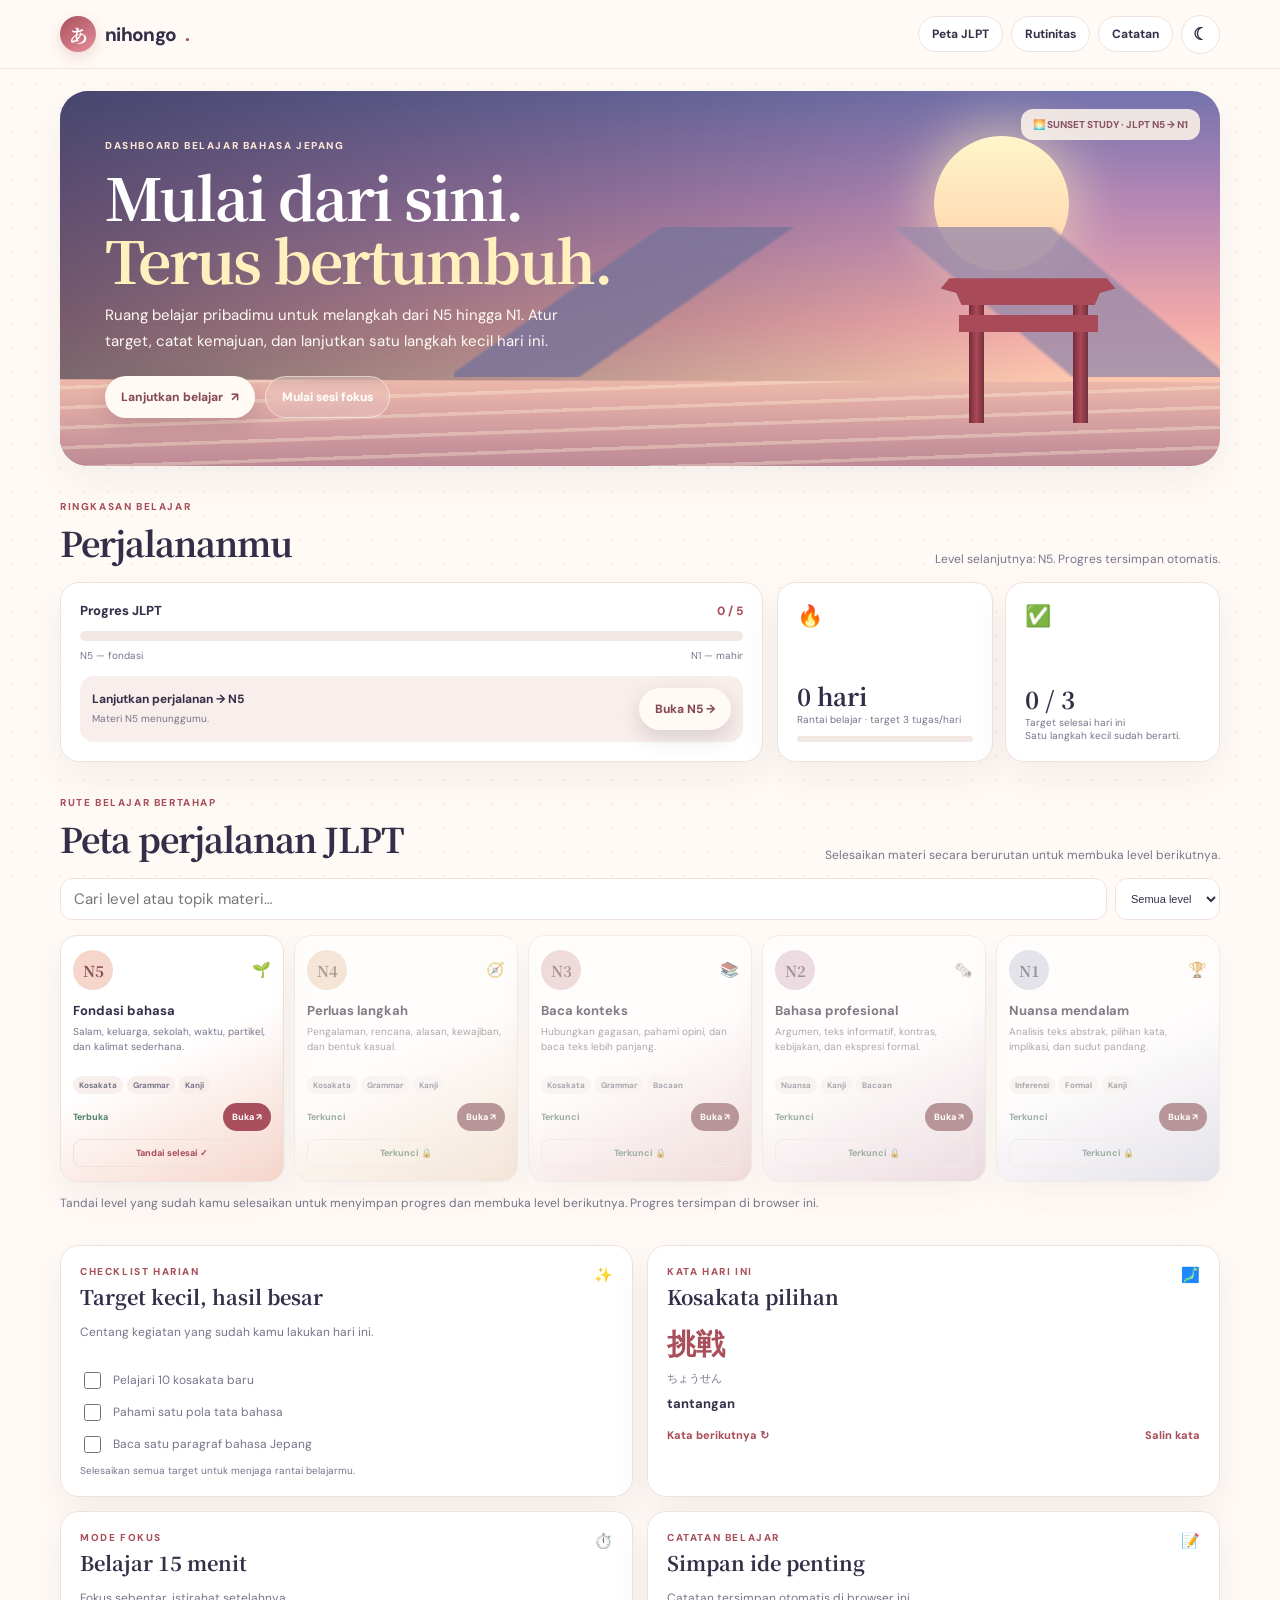
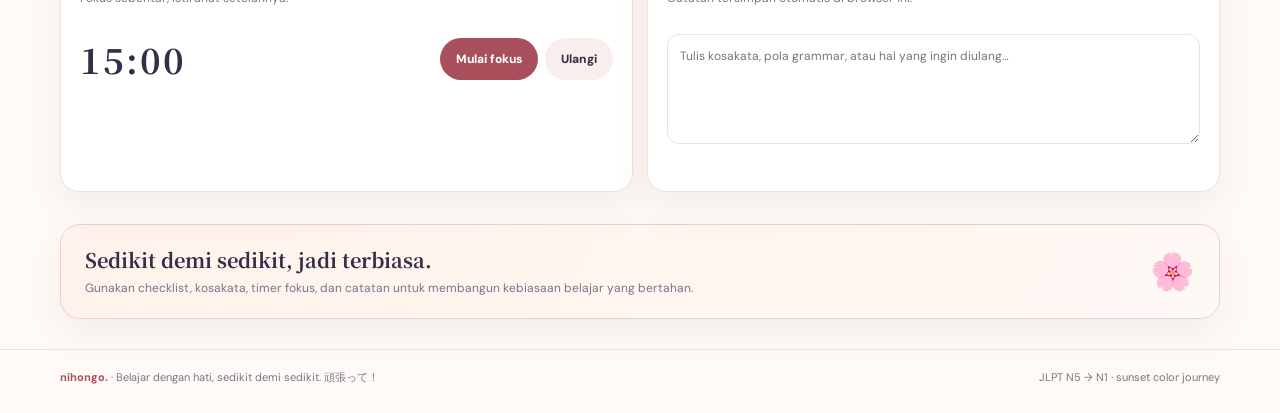
==== commit c76e11ab: "Redesign dashboard with loading and functional study tools" ====
--- a/index.html
+++ b/index.html
@@ -1,43 +1,64 @@
 <!doctype html>
 <html lang="id">
 <head>
-<meta charset="utf-8"><meta name="viewport" content="width=device-width,initial-scale=1"><meta name="theme-color" content="#f4a7ad"><meta name="description" content="Dashboard belajar bahasa Jepang JLPT N5 hingga N1 dengan perjalanan bertahap dan progres tersimpan.">
+<meta charset="utf-8">
+<meta name="viewport" content="width=device-width,initial-scale=1">
+<meta name="theme-color" content="#fff6ef">
+<meta name="description" content="Dashboard belajar bahasa Jepang JLPT N5 hingga N1.">
 <title>Nihongo Quest — Dashboard JLPT</title>
-<link rel="preconnect" href="https://fonts.googleapis.com"><link rel="preconnect" href="https://fonts.gstatic.com" crossorigin><link href="https://fonts.googleapis.com/css2?family=DM+Sans:wght@400;500;600;700;800&family=Noto+Serif+JP:wght@500;700&family=Noto+Sans+JP:wght@400;500;700&display=swap" rel="stylesheet">
+<link rel="preconnect" href="https://fonts.googleapis.com">
+<link rel="preconnect" href="https://fonts.gstatic.com" crossorigin>
+<link href="https://fonts.googleapis.com/css2?family=DM+Sans:wght@400;500;600;700;800&family=Noto+Serif+JP:wght@500;600;700&display=swap" rel="stylesheet">
 <style>
-:root{--ink:#38344d;--sub:#77748a;--red:#a84f5b;--red2:#c86d79;--cream:#fff8f1;--paper:#fff;--line:#eee2dc;--green:#52866b;--shadow:0 16px 40px #58435a12;--bg:#fffaf6;--soft:#f8eeeb;--nav:#fffaf5ed}*{box-sizing:border-box}html{scroll-behavior:smooth;scroll-padding-top:80px}body{margin:0;background:var(--bg);color:var(--ink);font:15px 'DM Sans',sans-serif;transition:background .35s,color .35s}body:before{content:"";position:fixed;inset:0;pointer-events:none;z-index:-1;opacity:.3;background-image:radial-gradient(#ddb5ae 1px,transparent 1px);background-size:24px 24px}a{color:inherit;text-decoration:none}button,input,select{font:inherit}button{cursor:pointer}button,a{-webkit-tap-highlight-color:transparent}.wrap{width:min(1160px,calc(100% - 36px));margin:auto}.topbar{position:sticky;top:0;z-index:20;background:var(--nav);backdrop-filter:blur(16px);border-bottom:1px solid var(--line)}.nav{height:68px;display:flex;align-items:center;justify-content:space-between;gap:16px}.brand{display:flex;align-items:center;gap:9px;font-weight:800;font-size:19px;letter-spacing:-.7px}.brand-mark{display:grid;place-items:center;width:36px;height:36px;color:white;background:linear-gradient(145deg,#a84f5b,#e6909b);border-radius:50%;font:700 19px 'Noto Serif JP';box-shadow:0 5px 15px #a84f5b33}.brand em{color:var(--red);font-style:normal}.nav-actions{display:flex;align-items:center;gap:9px}.nav-chip,.icon-btn{border:1px solid var(--line);border-radius:999px;background:var(--paper);color:var(--ink);padding:9px 13px;font-size:12px;font-weight:700}.icon-btn{width:38px;height:38px;padding:0;font-size:17px}.nav-chip:hover,.icon-btn:hover{border-color:var(--red2);transform:translateY(-1px)}
-.hero{position:relative;min-height:395px;overflow:hidden;margin:22px 0 17px;border-radius:28px;background:linear-gradient(180deg,#7473ad 0%,#b888b5 31%,#f2aaa9 62%,#ffd1b0 83%,#fff0d6 100%);box-shadow:var(--shadow);isolation:isolate}.hero:after{content:"";position:absolute;inset:0;z-index:-1;background:linear-gradient(90deg,#35365f9c 0%,#51466f55 49%,transparent 100%)}.hero-copy{position:relative;z-index:5;max-width:620px;padding:55px 52px;color:white}.eyebrow{font-size:10px;font-weight:800;letter-spacing:1.8px;text-transform:uppercase}.hero .eyebrow{color:#ffe7d7}.hero h1{margin:13px 0;font:700 clamp(38px,5vw,62px)/1.08 'Noto Serif JP',serif;letter-spacing:-2.7px}.hero h1 span{display:block;color:#fff0bd}.hero p{max-width:490px;color:#fffaf4;line-height:1.7;margin:0}.hero-cta{display:flex;gap:10px;flex-wrap:wrap;margin-top:22px}.btn{display:inline-flex;align-items:center;justify-content:center;gap:8px;min-height:43px;padding:0 17px;border-radius:999px;border:1px solid transparent;font-size:12px;font-weight:800;transition:transform .22s,box-shadow .22s}.btn:hover{transform:translateY(-2px)}.btn-light{background:#fffaf4;color:#854957;box-shadow:0 8px 20px #4938532c}.btn-glass{color:white;border-color:#ffffff8c;background:#ffffff1a;backdrop-filter:blur(6px)}.sun{position:absolute;width:135px;height:135px;border-radius:50%;right:21%;top:48px;background:linear-gradient(#fff5ca,#ffd0a9);box-shadow:0 0 50px 12px #fff0b977}.mountain{position:absolute;left:40%;right:-5%;bottom:118px;height:155px;background:linear-gradient(145deg,transparent 31%,#77739a 32% 51%,transparent 52%) 0 0/54% 100%,linear-gradient(220deg,transparent 34%,#9a8baa 35% 58%,transparent 59%) 100% 0/58% 100%;opacity:.78}.water{position:absolute;bottom:0;left:0;right:0;height:112px;background:repeating-linear-gradient(178deg,#fff5d755 0 3px,transparent 4px 20px),linear-gradient(#f5c0ae,#bd8996);clip-path:polygon(0 13%,100% 16%,100% 100%,0 100%)}.torii{position:absolute;right:12%;bottom:55px;width:210px;height:200px;z-index:2}.post{position:absolute;bottom:0;width:17px;height:148px;background:linear-gradient(90deg,#722c3b,#ac4854 50%,#71313f)}.post.left{left:36px}.post.right{right:36px}.lintel{position:absolute;top:29px;left:0;right:0;height:29px;background:#a94a58;clip-path:polygon(5% 0,95% 0,100% 38%,91% 55%,88% 100%,12% 100%,9% 55%,0 38%)}.lintel.inner{top:68px;left:12px;right:12px;height:20px;clip-path:none}.hero-badge{position:absolute;right:22px;top:18px;padding:9px 12px;border-radius:12px;background:#fff7ebd9;color:#895461;font-size:10px;font-weight:800;transform:rotate(3deg)}
-.dashboard{display:grid;grid-template-columns:1.35fr .85fr;gap:14px;margin-bottom:43px}.panel{background:var(--paper);border:1px solid var(--line);border-radius:19px;padding:18px;box-shadow:var(--shadow);transition:background .3s,border-color .3s}.panel-heading{display:flex;justify-content:space-between;align-items:flex-start;gap:12px;margin-bottom:13px}.panel-heading h2{margin:4px 0 0;font:700 20px 'Noto Serif JP',serif}.panel-heading p{margin:5px 0 0;color:var(--sub);font-size:12px;line-height:1.5}.tint{color:var(--red)}.side-stack{display:grid;grid-template-rows:1fr 1fr;gap:14px}.progress-top,.progress-foot{display:flex;justify-content:space-between;align-items:center;gap:10px}.progress-title{font-size:13px;font-weight:800}.progress-number{color:var(--red);font-size:12px;font-weight:800}.track,.mini-track{height:10px;background:#f1e7e3;border-radius:99px;overflow:hidden}.fill{height:100%;width:0;border-radius:inherit;background:linear-gradient(90deg,#e79b9f,#a84f5b);transition:width .75s cubic-bezier(.2,.8,.2,1)}.progress-foot{margin-top:8px;color:var(--sub);font-size:10px}.resume-row{display:flex;align-items:center;justify-content:space-between;gap:10px;margin-top:13px;padding:11px;border-radius:13px;background:var(--soft)}.resume-copy b{display:block;font-size:12px}.resume-copy small{color:var(--sub);font-size:10px}.streak-row{display:flex;align-items:center;gap:12px}.streak-icon{display:grid;place-items:center;width:43px;height:43px;border-radius:14px;background:#fff1df;font-size:22px}.streak-row b{display:block;font-size:19px}.streak-row small{color:var(--sub);font-size:10px}.mini-track{height:7px;margin-top:9px}.mini-track i{display:block;width:0;height:100%;background:#c66d72;border-radius:99px;transition:width .5s}.word-jp{font:700 23px 'Noto Sans JP',sans-serif;color:var(--red)}.word-reading{margin-left:7px;color:var(--sub);font-size:11px}.word-meaning{margin:6px 0 0;font-size:11px;font-weight:700}.word-actions{display:flex;justify-content:space-between;margin-top:9px}.text-btn{border:0;background:transparent;color:var(--red);font-size:10px;font-weight:800;padding:5px 0}.text-btn:hover{text-decoration:underline}
-.section-head{display:flex;align-items:end;justify-content:space-between;gap:18px;margin:0 0 15px}.section-head h2{margin:5px 0 0;font:700 clamp(27px,3.8vw,39px) 'Noto Serif JP',serif;letter-spacing:-1.3px}.section-head p{max-width:400px;margin:0;color:var(--sub);font-size:12px;line-height:1.6}.tools{display:flex;gap:8px;margin-bottom:13px}.search-wrap{position:relative;flex:1}.search-wrap span{position:absolute;left:13px;top:50%;transform:translateY(-50%);color:var(--sub)}.search{width:100%;height:41px;padding:0 14px 0 37px;border:1px solid var(--line);border-radius:12px;background:var(--paper);color:var(--ink);outline:0}.search:focus{border-color:#d49198;box-shadow:0 0 0 3px #f4c9cd55}.filter-select{height:41px;padding:0 11px;border:1px solid var(--line);border-radius:12px;background:var(--paper);color:var(--ink);font-size:11px}
-.steps{display:grid;grid-template-columns:repeat(5,1fr);gap:11px}.level-card{--tone1:#f6d5ca;--tone2:#ebaaa9;--toneText:#864e59;position:relative;min-height:237px;padding:15px 13px;background:linear-gradient(155deg,var(--paper) 48%,var(--tone1) 145%);border:1px solid var(--line);border-radius:17px;box-shadow:var(--shadow);transition:transform .45s cubic-bezier(.2,.8,.2,1),box-shadow .45s,border-color .45s,background .55s,color .35s;animation:rise .5s both}.level-card:nth-child(2){--tone1:#f8d7b5;--tone2:#edbd8e;--toneText:#886044;animation-delay:.05s}.level-card:nth-child(3){--tone1:#f7c5c6;--tone2:#e79b9f;--toneText:#8d4c61;animation-delay:.1s}.level-card:nth-child(4){--tone1:#ecc6d6;--tone2:#cb9bb9;--toneText:#784c71;animation-delay:.15s}.level-card:nth-child(5){--tone1:#d3d5eb;--tone2:#a5acd0;--toneText:#4f587c;animation-delay:.2s}.level-card:hover:not(.locked){transform:translateY(-6px);border-color:var(--tone2);background:linear-gradient(145deg,var(--tone1),var(--tone2));box-shadow:0 17px 32px color-mix(in srgb,var(--tone2) 28%,transparent)}.level-card:hover:not(.locked) h3,.level-card:hover:not(.locked) p,.level-card:hover:not(.locked) .status{color:var(--toneText)}.level-card.completed{border-color:#a9cdb6;background:linear-gradient(145deg,var(--paper),#f1faef)}.level-card.locked{opacity:.68;background:var(--soft);border-style:dashed}.card-top{display:flex;align-items:center;justify-content:space-between}.num{display:grid;place-items:center;width:43px;height:43px;border-radius:50%;background:var(--tone1);color:var(--toneText);font:700 16px 'Noto Serif JP';transition:background .45s,color .3s,transform .3s}.level-card:hover:not(.locked) .num{background:#fff8;color:var(--toneText);transform:rotate(-7deg) scale(1.05)}.state{font-size:16px}.level-card h3{margin:13px 0 6px;font-size:14px;transition:color .35s}.level-card p{min-height:47px;margin:0;color:var(--sub);font-size:10px;line-height:1.5;transition:color .35s}.tags{display:flex;flex-wrap:wrap;gap:4px;margin:8px 0 10px}.tags span{padding:4px 6px;border-radius:99px;background:var(--soft);color:#927a80;font-size:8px;font-weight:700;transition:background .35s}.level-card:hover:not(.locked) .tags span{background:#ffffff9c}.card-bottom{display:flex;align-items:center;justify-content:space-between;gap:4px}.status{font-size:9px;font-weight:800;color:#9b7180;text-transform:uppercase;letter-spacing:.3px;transition:color .35s}.level-action{border:0;border-radius:99px;padding:8px 10px;background:var(--red);color:white;font-size:9px;font-weight:800;white-space:nowrap;transition:background .25s,transform .25s}.level-action:hover:not(:disabled){background:#843d49;transform:translateY(-1px)}.level-action:disabled{background:#d9d2d0;color:#7f7978;cursor:not-allowed}.mark-done{width:100%;margin-top:7px;background:#f2e9e5;color:#795f63}.empty{display:none;padding:22px;text-align:center;border:1px dashed var(--line);border-radius:14px;color:var(--sub)}
-.daily{display:grid;grid-template-columns:1.1fr .9fr;gap:14px;margin:42px 0}.checklist{display:grid;gap:9px}.check-row{display:flex;align-items:center;gap:9px;color:var(--sub);font-size:11px}.check-row input{width:16px;height:16px;accent-color:var(--red)}.check-row.done span{text-decoration:line-through;color:#9a9aa0}.timer{margin:11px 0 8px;font:700 36px 'Noto Serif JP';letter-spacing:2px}.timer-controls{display:flex;gap:7px}.timer-controls .btn{min-height:33px;padding:0 13px;font-size:10px}.btn-red{background:var(--red);color:#fff}.btn-soft{background:var(--soft);color:var(--ink)}.quest{display:grid;grid-template-columns:1fr auto;align-items:center;gap:18px;margin:42px 0 34px;padding:22px 24px;border:1px solid #ead0c9;border-radius:20px;background:linear-gradient(120deg,#fff3eb,#fff9f5);box-shadow:var(--shadow)}.quest h2{margin:0 0 6px;font:700 21px 'Noto Serif JP'}.quest p{margin:0;color:var(--sub);font-size:12px;line-height:1.6}.quest-mark{width:60px;height:60px;display:grid;place-items:center;border-radius:50%;background:#b85461;color:white;font:700 18px 'Noto Serif JP'}.reset{margin-top:10px;border:0;background:transparent;color:#9b7180;font-size:10px;text-decoration:underline}.footer{border-top:1px solid var(--line);padding:20px 0 27px;color:var(--sub);font-size:11px}.footer .wrap{display:flex;justify-content:space-between;gap:10px}.footer strong{color:var(--red)}.toast{position:fixed;left:50%;bottom:20px;z-index:40;transform:translate(-50%,18px);padding:11px 17px;border-radius:999px;background:#39354e;color:#fff;box-shadow:0 10px 30px #30243c30;font-size:12px;font-weight:700;opacity:0;pointer-events:none;transition:opacity .28s,transform .28s}.toast.show{opacity:1;transform:translate(-50%,0)}@keyframes rise{from{opacity:0;transform:translateY(10px)}to{opacity:1;transform:translateY(0)}}
-body.night{--ink:#f2eaf0;--sub:#c0b5c5;--paper:#28253a;--line:#454057;--bg:#1e1c2d;--soft:#343045;--nav:#211f31ed;--shadow:0 14px 34px #09081230}body.night:before{opacity:.12}body.night .track,body.night .mini-track{background:#484354}body.night .resume-row{background:#343045}body.night .tags span{color:#ded0d5}body.night .level-card.completed{background:linear-gradient(145deg,var(--paper),#26372f)}body.night .quest{background:linear-gradient(120deg,#302b40,#28253a);border-color:#514153}body.night .btn-soft{background:#403b50;color:var(--ink)}
-@media(max-width:900px){.dashboard{grid-template-columns:1fr}.side-stack{grid-template-columns:1fr 1fr;grid-template-rows:auto}.steps{grid-template-columns:repeat(3,1fr)}}@media(max-width:600px){.wrap{width:calc(100% - 26px)}.nav{height:60px}.top-chip{display:none}.hero{min-height:480px;margin-top:13px;border-radius:22px}.hero-copy{padding:37px 21px}.hero h1{font-size:42px;letter-spacing:-2px}.hero p{font-size:13px}.sun{right:-15px;top:260px;width:110px;height:110px}.torii{right:-70px;bottom:49px;transform:scale(.72);transform-origin:bottom right}.mountain{left:28%;bottom:95px}.water{height:90px}.hero-badge{display:none}.dashboard{gap:10px}.panel{padding:14px}.side-stack{gap:10px}.section-head{display:block}.section-head p{margin-top:9px}.steps{grid-template-columns:repeat(2,1fr);gap:8px}.level-card{min-height:234px;padding:12px 10px}.level-card:nth-child(5){grid-column:1/-1;min-height:210px}.level-card p{font-size:9px}.level-action{padding:8px;font-size:8px}.daily{grid-template-columns:1fr;margin:34px 0}.quest{grid-template-columns:1fr;padding:18px}.quest-mark{display:none}.footer .wrap{display:block;line-height:1.9}.footer .wrap span{display:block}.filter-select{max-width:120px;padding:0 7px;font-size:10px}}
-@media(prefers-reduced-motion:reduce){*,*::before,*::after{scroll-behavior:auto!important;animation-duration:.01ms!important;transition-duration:.01ms!important}}
+:root{color-scheme:light;--ink:#342f48;--sub:#77748a;--red:#a84f5b;--red2:#ce7480;--paper:#fff;--bg:#fffaf6;--soft:#f8eeeb;--line:#eee2dc;--green:#52866b;--shadow:0 16px 40px #58435a12;--nav:#fffaf5ed;--radius:22px}*{box-sizing:border-box}html{scroll-behavior:smooth;scroll-padding-top:86px}body{margin:0;background:var(--bg);color:var(--ink);font:15px 'DM Sans',sans-serif;transition:background .3s,color .3s}body:before{content:"";position:fixed;inset:0;pointer-events:none;z-index:-1;background-image:radial-gradient(#ddb5ae 1px,transparent 1px);background-size:24px 24px;opacity:.22}.wrap{width:min(1160px,calc(100% - 36px));margin:auto}a{color:inherit;text-decoration:none}button,input,textarea{font:inherit}button{cursor:pointer}.topbar{position:sticky;top:0;z-index:20;background:var(--nav);backdrop-filter:blur(16px);border-bottom:1px solid var(--line)}.nav{height:68px;display:flex;align-items:center;justify-content:space-between;gap:14px}.brand{display:flex;align-items:center;gap:9px;font-weight:800;font-size:19px;letter-spacing:-.7px}.brand-mark{display:grid;place-items:center;width:36px;height:36px;border-radius:50%;background:linear-gradient(145deg,#a84f5b,#e6909b);color:white;font:700 19px 'Noto Serif JP';box-shadow:0 5px 15px #a84f5b33}.brand em{font-style:normal;color:var(--red)}.nav-actions{display:flex;align-items:center;gap:8px}.nav-link,.icon-btn{border:1px solid var(--line);border-radius:999px;background:var(--paper);color:var(--ink);padding:9px 13px;font-size:12px;font-weight:700}.icon-btn{width:39px;height:39px;padding:0;font-size:17px}.nav-link:hover,.icon-btn:hover{border-color:var(--red2);transform:translateY(-1px)}.hero{position:relative;isolation:isolate;overflow:hidden;min-height:320px;margin:22px 0 18px;border-radius:28px;background:linear-gradient(180deg,#7473ad 0%,#b888b5 31%,#f2aaa9 62%,#ffd1b0 83%,#fff0d6 100%);box-shadow:var(--shadow)}.hero:after{content:"";position:absolute;inset:0;z-index:-1;background:linear-gradient(90deg,#27284399,transparent 85%)}.hero-copy{position:relative;z-index:4;max-width:660px;padding:48px 45px;color:#fff}.eyebrow{font-size:10px;font-weight:800;letter-spacing:1.6px;text-transform:uppercase}.hero .eyebrow{color:#ffe7d7}.hero h1{margin:13px 0;font:700 clamp(36px,5vw,58px)/1.08 'Noto Serif JP',serif;letter-spacing:-2px}.hero h1 span{display:block;color:#fff0bd}.hero p{max-width:485px;color:#fffaf4;line-height:1.7;margin:0}.hero-actions{display:flex;gap:10px;flex-wrap:wrap;margin-top:22px}.btn{display:inline-flex;align-items:center;justify-content:center;gap:8px;min-height:42px;padding:0 16px;border:0;border-radius:999px;font-size:12px;font-weight:800;transition:transform .2s,box-shadow .2s}.btn:hover{transform:translateY(-2px)}.btn-light{background:#fffaf4;color:#854957;box-shadow:0 8px 20px #4938532c}.btn-glass{background:#ffffff20;border:1px solid #ffffff80;color:#fff;backdrop-filter:blur(6px)}.sun{position:absolute;width:135px;height:135px;right:13%;top:45px;border-radius:50%;background:linear-gradient(#fff5ca,#ffd0a9);box-shadow:0 0 50px 12px #fff0b977}.mountain{position:absolute;z-index:1;left:34%;right:-5%;bottom:89px;height:150px;background:linear-gradient(145deg,transparent 31%,#77739a 32% 51%,transparent 52%) 0 0/54% 100%,linear-gradient(220deg,transparent 34%,#9a8baa 35% 58%,transparent 59%) 100% 0/58% 100%;background-repeat:no-repeat;opacity:.8}.water{position:absolute;z-index:2;bottom:0;left:0;right:0;height:100px;background:repeating-linear-gradient(178deg,#fff5d755 0 3px,transparent 4px 20px),linear-gradient(#f5c0ae,#bd8996);clip-path:polygon(0 13%,100% 16%,100% 100%,0 100%)}.torii{position:absolute;z-index:3;right:9%;bottom:43px;width:175px;height:170px}.post{position:absolute;bottom:0;width:15px;height:130px;background:linear-gradient(90deg,#722c3b,#ac4854 50%,#71313f)}.post.left{left:28px}.post.right{right:28px}.lintel{position:absolute;top:25px;left:0;right:0;height:27px;background:#a94a58;clip-path:polygon(5% 0,95% 0,100% 38%,91% 55%,88% 100%,12% 100%,9% 55%,0 38%)}.lintel.inner{top:62px;left:18px;right:18px;height:17px;clip-path:none}.hero-badge{position:absolute;right:20px;top:18px;padding:9px 12px;border-radius:12px;background:#fff7ebd9;color:#895461;font-size:10px;font-weight:800}.section-title{display:flex;align-items:end;justify-content:space-between;gap:14px;margin:34px 0 15px}.section-title h2{margin:5px 0 0;font:700 clamp(24px,3vw,34px) 'Noto Serif JP',serif;letter-spacing:-1px}.section-title p{margin:0;color:var(--sub);font-size:12px}.tint{color:var(--red)}.dashboard{display:grid;grid-template-columns:1.35fr .85fr;gap:14px;margin-bottom:32px}.panel{background:var(--paper);border:1px solid var(--line);border-radius:19px;padding:19px;box-shadow:var(--shadow);transition:background .3s,border-color .3s}.panel-heading{display:flex;justify-content:space-between;align-items:flex-start;gap:12px;margin-bottom:14px}.panel h2{margin:4px 0 0;font:700 20px 'Noto Serif JP',serif}.muted{color:var(--sub);font-size:12px;line-height:1.6}.progress-top,.progress-foot{display:flex;justify-content:space-between;align-items:center;gap:10px}.progress-title{font-size:13px;font-weight:800}.progress-number{color:var(--red);font-weight:800;font-size:12px}.track{height:10px;margin-top:12px;border-radius:99px;background:#f1e7e3;overflow:hidden}.fill{height:100%;width:0;border-radius:inherit;background:linear-gradient(90deg,#e79b9f,#a84f5b);transition:width .7s cubic-bezier(.2,.8,.2,1)}.progress-foot{margin-top:8px;color:var(--sub);font-size:10px}.resume-row{display:flex;align-items:center;justify-content:space-between;gap:12px;margin-top:14px;padding:12px;border-radius:14px;background:var(--soft)}.resume-copy b{display:block;font-size:12px}.resume-copy small{color:var(--sub);font-size:10px}.side-stack{display:grid;grid-template-columns:1fr 1fr;gap:12px}.stat-card{display:flex;flex-direction:column;justify-content:space-between;min-height:135px}.stat-icon{font-size:21px}.stat-value{margin-top:12px;font:700 24px 'Noto Serif JP',serif}.stat-label{color:var(--sub);font-size:10px}.streak-progress{height:6px;border-radius:99px;background:#f1e7e3;margin-top:10px;overflow:hidden}.streak-progress i{display:block;height:100%;background:#df9a62;border-radius:inherit;width:0;transition:width .3s}.tools{display:flex;gap:8px;flex-wrap:wrap;margin:15px 0}.search{flex:1;min-width:190px;height:42px;padding:0 13px;border:1px solid var(--line);border-radius:12px;background:var(--paper);color:var(--ink);outline:0}.search:focus{border-color:var(--red2);box-shadow:0 0 0 3px #f4c9cd55}.filter-select{height:42px;padding:0 11px;border:1px solid var(--line);border-radius:12px;background:var(--paper);color:var(--ink);font-size:11px}.steps{display:grid;grid-template-columns:repeat(5,1fr);gap:10px}.level-card{--tone1:#f6d5ca;--tone2:#ebaaa9;--toneText:#864e59;position:relative;min-height:220px;padding:14px 12px;border:1px solid var(--line);border-radius:17px;background:linear-gradient(155deg,var(--paper) 48%,var(--tone1));box-shadow:var(--shadow);transition:transform .25s,background .3s,border-color .3s}.level-card:nth-child(2){--tone1:#f8d7b5;--tone2:#edbd8e;--toneText:#886044}.level-card:nth-child(3){--tone1:#f7c5c6;--tone2:#e79b9f;--toneText:#8d4c61}.level-card:nth-child(4){--tone1:#ecc6d6;--tone2:#cb9bb9;--toneText:#784c71}.level-card:nth-child(5){--tone1:#d3d5eb;--tone2:#a5acd0;--toneText:#4f587c}.level-card:hover:not(.locked){transform:translateY(-4px);border-color:var(--tone2)}.level-card.completed{background:linear-gradient(145deg,var(--paper),#f1fae9);border-color:#a9cdb6}.level-card.locked{opacity:.62;filter:saturate(.6)}.card-top,.card-bottom{display:flex;align-items:center;justify-content:space-between;gap:6px}.num{display:grid;place-items:center;width:40px;height:40px;border-radius:50%;background:var(--tone1);color:var(--toneText);font:700 15px 'Noto Serif JP'}.state{font-size:15px}.level-card h3{margin:12px 0 5px;font-size:13px}.level-card p{min-height:43px;margin:0;color:var(--sub);font-size:10px;line-height:1.5}.tags{display:flex;flex-wrap:wrap;gap:4px;margin:9px 0}.tags span{padding:4px 6px;border-radius:99px;background:var(--soft);color:var(--sub);font-size:8px;font-weight:700}.card-bottom{margin-top:9px}.status{font-size:9px;font-weight:800;color:var(--green)}.level-action{display:inline-flex;align-items:center;justify-content:center;border:0;border-radius:99px;padding:8px 9px;background:var(--red);color:white;font-size:9px;font-weight:800;white-space:nowrap}.mark-done{width:100%;margin-top:8px;border:1px solid var(--line);border-radius:9px;padding:7px;background:transparent;color:var(--red);font-size:9px;font-weight:800}.mark-done:disabled{color:var(--green);cursor:default}.empty{display:none;padding:20px;text-align:center;border:1px dashed var(--line);border-radius:14px;color:var(--sub);font-size:12px}.daily{display:grid;grid-template-columns:1fr 1fr;gap:14px;margin:32px 0}.checklist{display:grid;gap:9px}.check-row{display:flex;align-items:center;gap:9px;color:var(--sub);font-size:12px}.check-row input{width:17px;height:17px;accent-color:var(--red)}.check-row.done span{text-decoration:line-through;color:#9a9aa0}.word-jp{display:block;margin:12px 0 2px;color:var(--red);font:700 29px 'Noto Sans JP',sans-serif}.word-reading{color:var(--sub);font-size:11px}.word-meaning{margin:8px 0;font-weight:700;font-size:13px}.word-actions{display:flex;justify-content:space-between;align-items:center;margin-top:10px}.text-btn{border:0;background:transparent;color:var(--red);font-size:11px;font-weight:800;padding:6px 0}.focus-layout{display:grid;grid-template-columns:1fr auto;align-items:center;gap:14px}.timer{font:700 35px 'Noto Serif JP',serif;letter-spacing:2px}.timer-controls{display:flex;gap:7px;flex-wrap:wrap}.quest{display:flex;align-items:center;justify-content:space-between;gap:18px;margin:30px 0;padding:20px 24px;border:1px solid #ead0c9;border-radius:20px;background:linear-gradient(120deg,#fff3eb,#fff9f5);box-shadow:var(--shadow)}.quest h2{margin:0 0 5px;font:700 20px 'Noto Serif JP',serif}.quest p{margin:0;color:var(--sub);font-size:12px;line-height:1.6}.quest-mark{font-size:36px}.note{width:100%;min-height:110px;resize:vertical;padding:12px;border:1px solid var(--line);border-radius:12px;background:var(--paper);color:var(--ink);font-size:12px;line-height:1.6;outline:none}.note:focus{border-color:var(--red2);box-shadow:0 0 0 3px #f4c9cd55}.note-status{min-height:16px;margin-top:7px;color:var(--green);font-size:10px}.footer{border-top:1px solid var(--line);padding:20px 0 28px;color:var(--sub);font-size:11px}.footer-inner{display:flex;justify-content:space-between;gap:10px}.footer strong{color:var(--red)}.toast{position:fixed;left:50%;bottom:20px;z-index:60;transform:translate(-50%,18px);padding:11px 17px;border-radius:999px;background:#39354e;color:#fff;box-shadow:0 10px 30px #30243c30;font-size:12px;font-weight:700;opacity:0;pointer-events:none;transition:opacity .25s,transform .25s}.toast.show{opacity:1;transform:translate(-50%,0)}.loader{position:fixed;inset:0;z-index:100;display:grid;place-items:center;background:var(--bg);transition:opacity .35s,visibility .35s}.loader.hidden{opacity:0;visibility:hidden;pointer-events:none}.loader-card{text-align:center;width:min(330px,calc(100% - 40px));padding:28px;border:1px solid var(--line);border-radius:22px;background:var(--paper);box-shadow:var(--shadow)}.loader-mark{display:grid;place-items:center;width:54px;height:54px;margin:0 auto 15px;border-radius:50%;background:linear-gradient(145deg,#a84f5b,#e6909b);color:#fff;font:700 25px 'Noto Serif JP';animation:bob 1s ease-in-out infinite alternate}.loader-card strong{display:block;font:700 17px 'Noto Serif JP',serif}.loader-card p{margin:6px 0 15px;color:var(--sub);font-size:11px}.loader-track{height:6px;overflow:hidden;border-radius:99px;background:var(--soft)}.loader-track i{display:block;width:35%;height:100%;border-radius:inherit;background:linear-gradient(90deg,#e79b9f,#a84f5b);animation:load 1.1s ease-in-out infinite}.loader[aria-hidden="true"]{display:none}@keyframes load{from{transform:translateX(-110%)}to{transform:translateX(310%)}}@keyframes bob{to{transform:translateY(-5px) rotate(5deg)}}.loader-active{overflow:hidden}body.night{color-scheme:dark;--ink:#f2eaf0;--sub:#c0b5c5;--paper:#28253a;--line:#454057;--bg:#1e1c2d;--soft:#343045;--nav:#211f31ed;--shadow:0 14px 34px #09081230}body.night:before{opacity:.1}body.night .track,body.night .streak-progress{background:#484354}body.night .quest{background:linear-gradient(120deg,#302b40,#28253a);border-color:#514153}body.night .level-card.completed{background:linear-gradient(145deg,var(--paper),#26372f)}body.night .tags span{color:#ded0d5}body.night .resume-row{background:#343045}body.night .loader-card{background:var(--paper)}@media(max-width:900px){.dashboard{grid-template-columns:1fr}.steps{grid-template-columns:repeat(3,1fr)}.hero{min-height:300px}}@media(max-width:650px){.wrap{width:calc(100% - 26px)}.nav{height:60px}.nav-link{display:none}.hero{min-height:390px;margin-top:13px;border-radius:22px}.hero-copy{padding:38px 23px}.hero h1{font-size:42px}.hero p{max-width:310px;font-size:13px}.sun{right:-15px;top:230px;width:110px;height:110px}.mountain{left:15%;bottom:78px}.torii{right:-45px;bottom:28px;transform:scale(.72);transform-origin:bottom right}.hero-badge{display:none}.section-title{display:block}.section-title p{margin-top:7px}.side-stack{grid-template-columns:1fr 1fr}.steps{grid-template-columns:repeat(2,1fr);gap:8px}.level-card{min-height:218px;padding:11px 9px}.daily{grid-template-columns:1fr;margin:25px 0}.quest{padding:17px}.quest-mark{display:none}.footer-inner{display:block;line-height:1.8}.focus-layout{grid-template-columns:1fr}.timer{font-size:31px}.resume-row{align-items:flex-start;flex-direction:column}.resume-row .btn{width:100%}}@media(prefers-reduced-motion:reduce){*,*::before,*::after{scroll-behavior:auto!important;animation-duration:.01ms!important;transition-duration:.01ms!important}}
 </style>
 </head>
-<body>
-<header class="topbar"><div class="wrap nav"><a class="brand" href="#home" aria-label="Nihongo, beranda"><span class="brand-mark">あ</span>nihongo<em>.</em></a><div class="nav-actions"><a class="nav-chip top-chip" href="#materi">Materi JLPT</a><a class="nav-chip top-chip" href="#rutinitas">Rutinitas</a><button class="icon-btn" id="themeToggle" type="button" aria-label="Ganti tema">🌙</button></div></div></header>
+<body class="loader-active">
+<div class="loader" id="pageLoader" role="status" aria-live="polite" aria-label="Memuat halaman"><div class="loader-card"><div class="loader-mark">あ</div><strong id="loaderTitle">Menyiapkan ruang belajar</strong><p id="loaderMessage">Sebentar ya, perjalananmu segera dimulai.</p><div class="loader-track"><i></i></div></div></div>
+<header class="topbar"><div class="wrap nav"><a class="brand" href="#home" aria-label="Nihongo, beranda"><span class="brand-mark">あ</span>nihongo<em>.</em></a><nav class="nav-actions" aria-label="Navigasi utama"><a class="nav-link" href="#materi">Peta JLPT</a><a class="nav-link" href="#rutinitas">Rutinitas</a><a class="nav-link" href="#catatan">Catatan</a><button class="icon-btn" id="themeToggle" type="button" aria-label="Ganti tema">☾</button></nav></div></header>
 <main id="home" class="wrap">
-<section class="hero"><div class="sun"></div><div class="mountain"></div><div class="water"></div><div class="torii" aria-hidden="true"><i class="post left"></i><i class="post right"></i><i class="lintel"></i><i class="lintel inner"></i></div><div class="hero-badge">夕焼けの学習道 · Sunset study</div><div class="hero-copy"><div class="eyebrow">Dashboard belajar bahasa Jepang</div><h1>Mulai dari sini.<span>Terus bertumbuh.</span></h1><p>Ruang belajarmu untuk menaklukkan JLPT N5 sampai N1. Atur target, pelajari kosakata harian, dan lanjutkan level terakhir dengan ritme sendiri.</p><div class="hero-cta"><a class="btn btn-light" href="#materi">Lanjutkan belajar ↓</a><a class="btn btn-glass" href="#rutinitas">Target hari ini</a></div></div></section>
-<section class="dashboard" aria-label="Ringkasan belajar"><div class="panel"><div class="panel-heading"><div><div class="eyebrow tint">DASHBOARD BELAJAR</div><h2>Perjalananmu</h2><p id="progressMessage">Mulai dari N5 dan bangun kebiasaan belajar.</p></div><span>⛩️</span></div><div class="progress-top"><span class="progress-title" id="progressTitle">Progres JLPT</span><span class="progress-number" id="progressCount">0 / 5</span></div><div class="track" id="progressBar" role="progressbar" aria-label="Jumlah level selesai" aria-valuemin="0" aria-valuemax="5" aria-valuenow="0"><div class="fill" id="progressFill"></div></div><div class="progress-foot"><span>N5 — fondasi</span><span>N1 — mahir</span></div><div class="resume-row"><div class="resume-copy"><b id="resumeTitle">Langkah pertama: mulai N5</b><small id="resumeCopy">Fondasi bahasa Jepang menunggumu.</small></div><a class="btn btn-red" id="resumeLink" href="n5.html">Mulai →</a></div></div>
-<div class="side-stack"><div class="panel"><div class="panel-heading"><div><div class="eyebrow tint">KONSISTENSI</div><h2>Rantai belajar</h2></div></div><div class="streak-row"><div class="streak-icon">🔥</div><div><b><span id="streakCount">0</span> hari</b><small>Target harian tercapai</small></div></div><div class="mini-track"><i id="dailyMiniFill"></i></div><div class="progress-foot"><span id="dailyCount">0 dari 3 target selesai hari ini</span><span>🎯</span></div></div><div class="panel"><div class="panel-heading"><div><div class="eyebrow tint">KOSAKATA HARI INI</div></div><span>✍️</span></div><span class="word-jp" id="wordJapanese">継続</span><span class="word-reading" id="wordReading">けいぞく</span><div class="word-meaning" id="wordMeaning">konsistensi; keberlanjutan</div><div class="word-actions"><button class="text-btn" id="newWord" type="button">Kata lain ↻</button><button class="text-btn" id="copyWord" type="button">Salin kata</button></div></div></div></section>
-<section id="materi"><div class="section-head"><div><div class="eyebrow tint">RUTE BELAJAR BERTAHAP</div><h2>Peta perjalanan JLPT</h2></div><p>Selesaikan materi secara berurutan untuk membuka level berikutnya. Setiap level memiliki warna senja yang bertransisi lembut saat disentuh.</p></div><div class="tools"><label class="search-wrap"><span>⌕</span><input id="levelSearch" class="search" type="search" placeholder="Cari level atau topik materi…" aria-label="Cari level JLPT"></label><select class="filter-select" id="levelFilter" aria-label="Filter level"><option value="all">Semua level</option><option value="available">Terbuka</option><option value="locked">Terkunci</option><option value="completed">Selesai</option></select></div>
-<div class="steps" id="levelSteps">
-<article class="level-card" data-level="0" data-search="n5 pemula fondasi salam keluarga sekolah waktu partikel hiragana katakana"><div class="card-top"><span class="num">N5</span><span class="state">🌱</span></div><h3>Fondasi bahasa</h3><p>Salam, keluarga, sekolah, waktu, partikel, dan kalimat sederhana.</p><div class="tags"><span>Kosakata</span><span>Grammar</span><span>Kanji</span></div><div class="card-bottom"><span class="status"></span><a class="level-action" href="n5.html">Buka →</a></div><button class="level-action mark-done" type="button">Tandai selesai ✓</button></article>
-<article class="level-card" data-level="1" data-search="n4 dasar lanjut pengalaman perjalanan rencana alasan kewajiban kasual"><div class="card-top"><span class="num">N4</span><span class="state">🧭</span></div><h3>Perluas langkah</h3><p>Pengalaman, rencana, alasan, kewajiban, dan bentuk kasual.</p><div class="tags"><span>Kosakata</span><span>Grammar</span><span>Kanji</span></div><div class="card-bottom"><span class="status"></span><a class="level-action" href="n4.html">Buka →</a></div><button class="level-action mark-done" type="button">Tandai selesai ✓</button></article>
-<article class="level-card" data-level="2" data-search="n3 menengah opini konteks masyarakat komunikasi bacaan"><div class="card-top"><span class="num">N3</span><span class="state">📚</span></div><h3>Baca konteks</h3><p>Hubungkan gagasan, pahami opini, dan teks yang lebih panjang.</p><div class="tags"><span>Kosakata</span><span>Grammar</span><span>Bacaan</span></div><div class="card-bottom"><span class="status"></span><a class="level-action" href="n3.html">Buka →</a></div><button class="level-action mark-done" type="button">Tandai selesai ✓</button></article>
-<article class="level-card" data-level="3" data-search="n2 lanjut profesional berita kebijakan argumen formal nuansa"><div class="card-top"><span class="num">N2</span><span class="state">🗞️</span></div><h3>Bahasa profesional</h3><p>Argumen, teks informatif, kontras, kebijakan, dan ekspresi formal.</p><div class="tags"><span>Kosakata</span><span>Nuansa</span><span>Kanji</span></div><div class="card-bottom"><span class="status"></span><a class="level-action" href="n2.html">Buka →</a></div><button class="level-action mark-done" type="button">Tandai selesai ✓</button></article>
-<article class="level-card" data-level="4" data-search="n1 mahir abstrak inferensi implikasi sudut pandang formal"><div class="card-top"><span class="num">N1</span><span class="state">🏆</span></div><h3>Nuansa mendalam</h3><p>Analisis teks abstrak, pilihan kata, implikasi, dan sudut pandang.</p><div class="tags"><span>Kosakata</span><span>Inferensi</span><span>Formal</span></div><div class="card-bottom"><span class="status"></span><a class="level-action" href="n1.html">Buka →</a></div><button class="level-action mark-done" type="button">Tandai selesai ✓</button></article>
-</div><div class="empty" id="emptyState">Level tidak ditemukan. Coba kata pencarian lain.</div><p style="color:var(--sub);font-size:11px;line-height:1.6">Selesai mempelajari modul? Tandai level untuk membuka level berikutnya. Progres tersimpan di browser ini.</p><button class="reset" id="resetProgress" type="button">Atur ulang progres JLPT</button></section>
-<section class="daily" id="rutinitas"><div class="panel"><div class="panel-heading"><div><div class="eyebrow tint">CHECKLIST HARIAN</div><h2>Target kecil, hasil besar</h2><p>Centang kegiatan yang sudah kamu lakukan hari ini.</p></div><span>🌸</span></div><div class="checklist"><label class="check-row"><input type="checkbox" data-task="words"><span>Pelajari 10 kosakata baru</span></label><label class="check-row"><input type="checkbox" data-task="grammar"><span>Pahami satu pola tata bahasa</span></label><label class="check-row"><input type="checkbox" data-task="reading"><span>Baca satu paragraf bahasa Jepang</span></label></div><div class="progress-foot" id="checklistMessage">Selesaikan semua target untuk menjaga rantai belajarmu.</div></div><div class="panel"><div class="eyebrow tint">MODE FOKUS</div><h2 style="margin:5px 0 0;font:700 20px 'Noto Serif JP'">Belajar 15 menit</h2><p style="margin:4px 0;color:var(--sub);font-size:11px">Fokus sebentar, istirahat setelahnya.</p><div class="timer" id="timerDisplay">15:00</div><div class="timer-controls"><button class="btn btn-red" id="timerStart" type="button">Mulai fokus</button><button class="btn btn-soft" id="timerReset" type="button">Ulangi</button></div></div></section>
-<aside class="quest"><div><h2>Ingat: sedikit demi sedikit</h2><p>Gunakan materi, checklist, kosakata, dan timer fokus untuk membangun kebiasaan belajar bahasa Jepang.</p></div><div class="quest-mark">頑張</div></aside></main>
-<footer class="footer"><div class="wrap"><span><strong>nihongo.</strong> · Belajar dengan hati, sedikit demi sedikit. 頑張って！</span><span>JLPT N5 → N1 · sunset color journey</span></div></footer><div class="toast" id="toast" role="status" aria-live="polite"></div>
+<section class="hero"><div class="sun"></div><div class="mountain"></div><div class="water"></div><div class="torii" aria-hidden="true"><i class="post left"></i><i class="post right"></i><i class="lintel"></i><i class="lintel inner"></i></div><div class="hero-badge">🌅 SUNSET STUDY · JLPT N5 → N1</div><div class="hero-copy"><div class="eyebrow">Dashboard belajar bahasa Jepang</div><h1>Mulai dari sini.<span>Terus bertumbuh.</span></h1><p>Ruang belajar pribadimu untuk melangkah dari N5 hingga N1. Atur target, catat kemajuan, dan lanjutkan satu langkah kecil hari ini.</p><div class="hero-actions"><a class="btn btn-light" href="#materi">Lanjutkan belajar <span>↗</span></a><a class="btn btn-glass" href="#rutinitas">Mulai sesi fokus</a></div></div></section>
+<section class="section-title" aria-label="Ringkasan"><div><div class="eyebrow tint">RINGKASAN BELAJAR</div><h2>Perjalananmu</h2></div><p id="progressMessage">Mulai dari N5 dan bangun kebiasaan belajar.</p></section>
+<section class="dashboard" aria-label="Ringkasan progres"><div class="panel"><div class="progress-top"><span class="progress-title" id="progressTitle">Progres JLPT</span><span class="progress-number" id="progressCount">0 / 5</span></div><div class="track" id="progressBar" role="progressbar" aria-label="Jumlah level selesai" aria-valuemin="0" aria-valuemax="5" aria-valuenow="0"><div class="fill" id="progressFill"></div></div><div class="progress-foot"><span>N5 — fondasi</span><span>N1 — mahir</span></div><div class="resume-row"><div class="resume-copy"><b id="resumeTitle">Langkah pertama: mulai N5</b><small id="resumeCopy">Fondasi bahasa Jepang menunggumu.</small></div><a class="btn btn-light" id="resumeLink" href="n5.html">Mulai N5 →</a></div></div><div class="side-stack"><div class="panel stat-card"><span class="stat-icon">🔥</span><div><div class="stat-value"><span id="streakCount">0</span> hari</div><div class="stat-label">Rantai belajar · target 3 tugas/hari</div><div class="streak-progress"><i id="dailyMiniFill"></i></div></div></div><div class="panel stat-card"><span class="stat-icon">✅</span><div><div class="stat-value" id="todayCount">0 / 3</div><div class="stat-label">Target selesai hari ini</div><div class="stat-label" id="todayMessage">Pilih satu tugas kecil untuk mulai.</div></div></div></div></section>
+<section id="materi"><div class="section-title"><div><div class="eyebrow tint">RUTE BELAJAR BERTAHAP</div><h2>Peta perjalanan JLPT</h2></div><p>Selesaikan materi secara berurutan untuk membuka level berikutnya.</p></div><div class="tools"><input class="search" id="levelSearch" type="search" placeholder="Cari level atau topik materi…" aria-label="Cari level JLPT"><select class="filter-select" id="levelFilter" aria-label="Filter level"><option value="all">Semua level</option><option value="available">Terbuka</option><option value="locked">Terkunci</option><option value="completed">Selesai</option></select></div><div class="steps" id="levelSteps">
+<article class="level-card" data-level="0" data-search="n5 pemula fondasi salam keluarga sekolah waktu partikel hiragana katakana"><div class="card-top"><span class="num">N5</span><span class="state">🌱</span></div><h3>Fondasi bahasa</h3><p>Salam, keluarga, sekolah, waktu, partikel, dan kalimat sederhana.</p><div class="tags"><span>Kosakata</span><span>Grammar</span><span>Kanji</span></div><div class="card-bottom"><span class="status"></span><a class="level-action" href="n5.html">Buka ↗</a></div><button class="mark-done" type="button">Tandai selesai ✓</button></article>
+<article class="level-card" data-level="1" data-search="n4 dasar lanjut pengalaman perjalanan rencana alasan kewajiban kasual"><div class="card-top"><span class="num">N4</span><span class="state">🧭</span></div><h3>Perluas langkah</h3><p>Pengalaman, rencana, alasan, kewajiban, dan bentuk kasual.</p><div class="tags"><span>Kosakata</span><span>Grammar</span><span>Kanji</span></div><div class="card-bottom"><span class="status"></span><a class="level-action" href="n4.html">Buka ↗</a></div><button class="mark-done" type="button">Tandai selesai ✓</button></article>
+<article class="level-card" data-level="2" data-search="n3 menengah opini konteks masyarakat komunikasi bacaan"><div class="card-top"><span class="num">N3</span><span class="state">📚</span></div><h3>Baca konteks</h3><p>Hubungkan gagasan, pahami opini, dan baca teks lebih panjang.</p><div class="tags"><span>Kosakata</span><span>Grammar</span><span>Bacaan</span></div><div class="card-bottom"><span class="status"></span><a class="level-action" href="n3.html">Buka ↗</a></div><button class="mark-done" type="button">Tandai selesai ✓</button></article>
+<article class="level-card" data-level="3" data-search="n2 lanjut profesional berita kebijakan argumen formal nuansa"><div class="card-top"><span class="num">N2</span><span class="state">🗞️</span></div><h3>Bahasa profesional</h3><p>Argumen, teks informatif, kontras, kebijakan, dan ekspresi formal.</p><div class="tags"><span>Nuansa</span><span>Kanji</span><span>Bacaan</span></div><div class="card-bottom"><span class="status"></span><a class="level-action" href="n2.html">Buka ↗</a></div><button class="mark-done" type="button">Tandai selesai ✓</button></article>
+<article class="level-card" data-level="4" data-search="n1 mahir abstrak inferensi implikasi sudut pandang formal"><div class="card-top"><span class="num">N1</span><span class="state">🏆</span></div><h3>Nuansa mendalam</h3><p>Analisis teks abstrak, pilihan kata, implikasi, dan sudut pandang.</p><div class="tags"><span>Inferensi</span><span>Formal</span><span>Kanji</span></div><div class="card-bottom"><span class="status"></span><a class="level-action" href="n1.html">Buka ↗</a></div><button class="mark-done" type="button">Tandai selesai ✓</button></article>
+</div><div class="empty" id="emptyState">Level tidak ditemukan. Coba kata pencarian lain.</div><p class="muted">Tandai level yang sudah kamu selesaikan untuk menyimpan progres dan membuka level berikutnya. Progres tersimpan di browser ini.</p></section>
+<section class="daily" id="rutinitas"><div class="panel"><div class="panel-heading"><div><div class="eyebrow tint">CHECKLIST HARIAN</div><h2>Target kecil, hasil besar</h2><p class="muted">Centang kegiatan yang sudah kamu lakukan hari ini.</p></div><span>✨</span></div><div class="checklist"><label class="check-row"><input type="checkbox" data-task="words"><span>Pelajari 10 kosakata baru</span></label><label class="check-row"><input type="checkbox" data-task="grammar"><span>Pahami satu pola tata bahasa</span></label><label class="check-row"><input type="checkbox" data-task="reading"><span>Baca satu paragraf bahasa Jepang</span></label></div><div class="progress-foot" id="checklistMessage">Selesaikan semua target untuk menjaga rantai belajarmu.</div></div>
+<div class="panel"><div class="panel-heading"><div><div class="eyebrow tint">KATA HARI INI</div><h2>Kosakata pilihan</h2></div><span>🗾</span></div><span class="word-jp" id="wordJapanese">継続</span><span class="word-reading" id="wordReading">けいぞく</span><div class="word-meaning" id="wordMeaning">konsistensi; keberlanjutan</div><div class="word-actions"><button class="text-btn" id="newWord" type="button">Kata berikutnya ↻</button><button class="text-btn" id="copyWord" type="button">Salin kata</button></div></div>
+<div class="panel"><div class="panel-heading"><div><div class="eyebrow tint">MODE FOKUS</div><h2>Belajar 15 menit</h2><p class="muted">Fokus sebentar, istirahat setelahnya.</p></div><span>⏱️</span></div><div class="focus-layout"><div class="timer" id="timerDisplay" aria-live="polite">15:00</div><div class="timer-controls"><button class="btn" style="background:var(--red);color:white" id="timerStart" type="button">Mulai fokus</button><button class="btn" style="background:var(--soft);color:var(--ink)" id="timerReset" type="button">Ulangi</button></div></div></div>
+<div class="panel" id="catatan"><div class="panel-heading"><div><div class="eyebrow tint">CATATAN BELAJAR</div><h2>Simpan ide penting</h2><p class="muted">Catatan tersimpan otomatis di browser ini.</p></div><span>📝</span></div><textarea class="note" id="studyNotes" placeholder="Tulis kosakata, pola grammar, atau hal yang ingin diulang…" aria-label="Catatan belajar"></textarea><div class="note-status" id="noteStatus" aria-live="polite"></div></div></section>
+<aside class="quest"><div><h2>Sedikit demi sedikit, jadi terbiasa.</h2><p>Gunakan checklist, kosakata, timer fokus, dan catatan untuk membangun kebiasaan belajar yang bertahan.</p></div><div class="quest-mark" aria-hidden="true">🌸</div></aside>
+</main><footer class="footer"><div class="wrap footer-inner"><span><strong>nihongo.</strong> · Belajar dengan hati, sedikit demi sedikit. 頑張って！</span><span>JLPT N5 → N1 · sunset color journey</span></div></footer><div class="toast" id="toast" role="status" aria-live="polite"></div>
 <script>
-(()=>{const KEY='nihongo-jlpt-progress-v1',STREAK='nihongo-daily-streak-v1',TASK='nihongo-tasks-'+new Date().toISOString().slice(0,10),THEME='nihongo-theme-v1',cards=[...document.querySelectorAll('.level-card')],fill=document.getElementById('progressFill'),bar=document.getElementById('progressBar'),count=document.getElementById('progressCount'),toast=document.getElementById('toast');let completed=[];try{completed=JSON.parse(localStorage.getItem(KEY)||'[]').filter(n=>Number.isInteger(n)&&n>=0&&n<5)}catch{}let toastTimer;const names=['N5','N4','N3','N2','N1'];function notify(s){toast.textContent=s;toast.classList.add('show');clearTimeout(toastTimer);toastTimer=setTimeout(()=>toast.classList.remove('show'),2400)}function filters(){const q=document.getElementById('levelSearch').value.toLowerCase().trim(),f=document.getElementById('levelFilter').value;let n=0;cards.forEach(c=>{const i=+c.dataset.level,d=completed.includes(i),o=i===0||completed.includes(i-1),s=d?'completed':o?'available':'locked',show=(!q||(c.dataset.search+' '+c.innerText).toLowerCase().includes(q))&&(f==='all'||s===f);c.hidden=!show;if(show)n++});document.getElementById('emptyState').style.display=n?'none':'block'}function render(){completed=[...new Set(completed)].sort((a,b)=>a-b);const total=completed.length,next=Math.min(total,4);fill.style.width=total*20+'%';count.textContent=total+' / 5';bar.setAttribute('aria-valuenow',total);document.getElementById('progressTitle').textContent=total===5?'Semua level selesai! 🎉':`${total} dari 5 level selesai`;document.getElementById('progressMessage').textContent=total===5?'Hebat! Kamu menuntaskan perjalanan N5 sampai N1.':`Level selanjutnya: ${names[next]}. Progres tersimpan otomatis.`;document.getElementById('resumeTitle').textContent=total===5?'Ulangi materi favoritmu':`Lanjutkan perjalanan · ${names[next]}`;document.getElementById('resumeCopy').textContent=total===5?'Semua modul sudah terbuka.':`Materi ${names[next]} menunggumu.`;const r=document.getElementById('resumeLink');r.href=names[next].toLowerCase()+'.html';r.textContent=total===5?'Buka N1 →':`Buka ${names[next]} →`;cards.forEach((c,i)=>{const d=completed.includes(i),o=i===0||completed.includes(i-1),a=c.querySelector('.card-bottom a'),b=c.querySelector('.mark-done');c.classList.toggle('completed',d);c.classList.toggle('locked',!o);c.querySelector('.status').textContent=d?'Selesai':o?'Terbuka':'Terkunci';c.querySelector('.state').textContent=d?'✓':o?['🌱','🧭','📚','🗞️','🏆'][i]:'🔒';a.setAttribute('aria-disabled',String(!o));a.tabIndex=o?0:-1;a.onclick=o?null:e=>{e.preventDefault();notify('Selesaikan level sebelumnya untuk membuka materi ini.')};b.disabled=d||!o;b.textContent=d?'Selesai ✓':'Tandai selesai ✓'});try{localStorage.setItem(KEY,JSON.stringify(completed))}catch{}filters()}cards.forEach((c,i)=>c.querySelector('.mark-done').addEventListener('click',()=>{if(i>0&&!completed.includes(i-1)){notify('Selesaikan level sebelumnya terlebih dahulu.');return}if(!completed.includes(i)){completed.push(i);render();notify(i===4?'Semua level selesai! 🎉':'Level selesai. Level selanjutnya terbuka!')}}));document.getElementById('resetProgress').addEventListener('click',()=>{if(completed.length&&confirm('Atur ulang progres JLPT?')){completed=[];render();notify('Progres diatur ulang. Mulai dari N5.')}});document.getElementById('levelSearch').addEventListener('input',filters);document.getElementById('levelFilter').addEventListener('change',filters);
-const words=[['継続','けいぞく','konsistensi; keberlanjutan'],['挑戦','ちょうせん','tantangan'],['希望','きぼう','harapan'],['経験','けいけん','pengalaman'],['成長','せいちょう','pertumbuhan'],['努力','どりょく','usaha; kerja keras'],['目標','もくひょう','tujuan; target'],['習慣','しゅうかん','kebiasaan']];let wi=Math.floor(Date.now()/86400000)%words.length;function word(){document.getElementById('wordJapanese').textContent=words[wi][0];document.getElementById('wordReading').textContent=words[wi][1];document.getElementById('wordMeaning').textContent=words[wi][2]}word();document.getElementById('newWord').onclick=()=>{wi=(wi+1)%words.length;word()};document.getElementById('copyWord').onclick=async()=>{try{await navigator.clipboard.writeText(`${words[wi][0]} (${words[wi][1]}) — ${words[wi][2]}`);notify('Kosakata disalin!')}catch{notify(words[wi][0]+' — '+words[wi][2])}};
-let streak={count:0,last:''},tasks=[];try{streak={...streak,...JSON.parse(localStorage.getItem(STREAK)||'{}')};tasks=JSON.parse(localStorage.getItem(TASK)||'[]')}catch{}const checks=[...document.querySelectorAll('[data-task]')];function taskRender(){checks.forEach(x=>{x.checked=tasks.includes(x.dataset.task);x.closest('.check-row').classList.toggle('done',x.checked)});const n=tasks.length;document.getElementById('dailyCount').textContent=`${n} dari 3 target selesai hari ini`;document.getElementById('dailyMiniFill').style.width=n/3*100+'%';document.getElementById('checklistMessage').textContent=n===3?'Target hari ini tercapai! 🎉':'Selesaikan semua target untuk menjaga rantai belajarmu.';document.getElementById('streakCount').textContent=streak.count||0;try{localStorage.setItem(TASK,JSON.stringify(tasks))}catch{}}checks.forEach(x=>x.onchange=()=>{tasks=x.checked?[...new Set([...tasks,x.dataset.task])]:tasks.filter(t=>t!==x.dataset.task);if(tasks.length===3&&streak.last!==new Date().toISOString().slice(0,10)){const y=new Date();y.setDate(y.getDate()-1);const yesterday=y.toISOString().slice(0,10);streak.count=streak.last===yesterday?(streak.count||0)+1:1;streak.last=new Date().toISOString().slice(0,10);try{localStorage.setItem(STREAK,JSON.stringify(streak))}catch{}notify('Target harian selesai! 🔥')}taskRender()});taskRender();
-let seconds=900,timer=null;const display=document.getElementById('timerDisplay'),start=document.getElementById('timerStart');function paint(){display.textContent=String(Math.floor(seconds/60)).padStart(2,'0')+':'+String(seconds%60).padStart(2,'0')}start.onclick=()=>{if(timer){clearInterval(timer);timer=null;start.textContent='Lanjutkan';return}if(seconds<=0)seconds=900;start.textContent='Jeda';timer=setInterval(()=>{seconds--;paint();if(seconds<=0){clearInterval(timer);timer=null;start.textContent='Mulai fokus';notify('Sesi fokus selesai! 🎉')}},1000)};document.getElementById('timerReset').onclick=()=>{clearInterval(timer);timer=null;seconds=900;paint();start.textContent='Mulai fokus'};paint();const theme=document.getElementById('themeToggle');function setTheme(d){document.body.classList.toggle('night',d);theme.textContent=d?'☀️':'🌙';try{localStorage.setItem(THEME,d?'night':'light')}catch{}}let night=false;try{night=localStorage.getItem(THEME)==='night'}catch{}setTheme(night);theme.onclick=()=>setTheme(!document.body.classList.contains('night'));render()})();
+(()=>{'use strict';
+const KEY='nihongo-jlpt-progress-v1',STREAK='nihongo-daily-streak-v1',THEME='nihongo-theme-v1',NOTES='nihongo-study-notes-v1';
+const today=new Date().toLocaleDateString('en-CA');
+const TASK='nihongo-tasks-'+today;
+const cards=[...document.querySelectorAll('.level-card')],fill=document.getElementById('progressFill'),bar=document.getElementById('progressBar'),toast=document.getElementById('toast');
+const names=['N5','N4','N3','N2','N1'];
+const words=[['継続','けいぞく','konsistensi; keberlanjutan'],['挑戦','ちょうせん','tantangan'],['希望','きぼう','harapan'],['経験','けいけん','pengalaman'],['成長','せいちょう','pertumbuhan'],['努力','どりょく','usaha; kerja keras'],['目標','もくひょう','tujuan; target'],['習慣','しゅうかん','kebiasaan']];
+let completed=[],streak={count:0,last:''},tasks=[],toastTimer;
+try{completed=JSON.parse(localStorage.getItem(KEY)||'[]').filter(n=>Number.isInteger(n)&&n>=0&&n<5);streak={...streak,...JSON.parse(localStorage.getItem(STREAK)||'{}')};tasks=JSON.parse(localStorage.getItem(TASK)||'[]');}catch{}
+function notify(message){toast.textContent=message;toast.classList.add('show');clearTimeout(toastTimer);toastTimer=setTimeout(()=>toast.classList.remove('show'),2300)}
+function filterCards(){const q=document.getElementById('levelSearch').value.trim().toLowerCase(),f=document.getElementById('levelFilter').value;let shown=0;cards.forEach(card=>{const i=+card.dataset.level,done=completed.includes(i),available=i===0||completed.includes(i-1),state=done?'completed':available?'available':'locked';const match=(!q||(card.dataset.search+' '+card.innerText).toLowerCase().includes(q))&&(f==='all'||f===state);card.hidden=!match;if(match)shown++});document.getElementById('emptyState').style.display=shown?'none':'block'}
+function render(){completed=[...new Set(completed)].sort((a,b)=>a-b);const total=completed.length,next=Math.min(total,4);fill.style.width=(total*20)+'%';document.getElementById('progressCount').textContent=total+' / 5';bar.setAttribute('aria-valuenow',total);document.getElementById('progressTitle').textContent=total===5?'Semua level selesai! 🎉':'Progres JLPT';document.getElementById('progressMessage').textContent=total===5?'Hebat! Kamu menuntaskan perjalanan N5 sampai N1.':`Level selanjutnya: ${names[next]}. Progres tersimpan otomatis.`;document.getElementById('resumeTitle').textContent=total===5?'Perjalanan hebat—ulang materi favoritmu':'Lanjutkan perjalanan → '+names[next];document.getElementById('resumeCopy').textContent=total===5?'Semua modul sudah kamu tandai selesai.':`Materi ${names[next]} menunggumu.`;const link=document.getElementById('resumeLink');link.href=names[next].toLowerCase()+'.html';link.textContent=total===5?'Buka N1 lagi →':'Buka '+names[next]+' →';cards.forEach((card,i)=>{const done=completed.includes(i),available=i===0||completed.includes(i-1),a=card.querySelector('.level-action'),b=card.querySelector('.mark-done');card.classList.toggle('completed',done);card.classList.toggle('locked',!available);card.querySelector('.status').textContent=done?'Selesai':available?'Terbuka':'Terkunci';card.querySelector('.state').textContent=done?'✓':['🌱','🧭','📚','🗞️','🏆'][i];a.setAttribute('aria-disabled',String(!available));a.tabIndex=available?0:-1;a.onclick=available?null:e=>{e.preventDefault();notify('Selesaikan level sebelumnya untuk membuka materi ini.')};b.disabled=done||!available;b.textContent=done?'Selesai ✓':available?'Tandai selesai ✓':'Terkunci 🔒'});try{localStorage.setItem(KEY,JSON.stringify(completed))}catch{}filterCards()}
+cards.forEach((card,i)=>card.querySelector('.mark-done').addEventListener('click',()=>{if(i>0&&!completed.includes(i-1)){notify('Selesaikan level sebelumnya terlebih dahulu.');return}if(!completed.includes(i)){completed.push(i);render();notify(names[i]+' ditandai selesai! 🎉')}}));
+document.getElementById('levelSearch').addEventListener('input',filterCards);document.getElementById('levelFilter').addEventListener('change',filterCards);
+function renderTasks(){const checks=[...document.querySelectorAll('[data-task]')];checks.forEach(x=>{x.checked=tasks.includes(x.dataset.task);x.closest('.check-row').classList.toggle('done',x.checked)});const n=tasks.length;document.getElementById('todayCount').textContent=n+' / 3';document.getElementById('dailyMiniFill').style.width=(n/3*100)+'%';document.getElementById('todayMessage').textContent=n===3?'Semua target tercapai! 🌟':'Satu langkah kecil sudah berarti.';document.getElementById('checklistMessage').textContent=n===3?'Target hari ini tercapai! Rantai belajarmu terjaga.':'Selesaikan semua target untuk menjaga rantai belajarmu.';document.getElementById('streakCount').textContent=streak.count||0;try{localStorage.setItem(TASK,JSON.stringify(tasks))}catch{}}
+document.querySelectorAll('[data-task]').forEach(x=>x.addEventListener('change',()=>{tasks=x.checked?[...new Set([...tasks,x.dataset.task])]:tasks.filter(t=>t!==x.dataset.task);if(tasks.length===3&&streak.last!==today){const yesterday=new Date();yesterday.setDate(yesterday.getDate()-1);const y=yesterday.toLocaleDateString('en-CA');streak.count=streak.last===y?(streak.count||0)+1:1;streak.last=today;try{localStorage.setItem(STREAK,JSON.stringify(streak))}catch{}notify('Target harian selesai! Rantai belajar diperbarui 🔥')}renderTasks()}));renderTasks();
+let wordIndex=Math.floor(Date.now()/86400000)%words.length;function showWord(){const w=words[wordIndex];document.getElementById('wordJapanese').textContent=w[0];document.getElementById('wordReading').textContent=w[1];document.getElementById('wordMeaning').textContent=w[2]}showWord();document.getElementById('newWord').addEventListener('click',()=>{wordIndex=(wordIndex+1)%words.length;showWord()});document.getElementById('copyWord').addEventListener('click',async()=>{const w=words[wordIndex];try{await navigator.clipboard.writeText(`${w[0]} (${w[1]}) — ${w[2]}`);notify('Kosakata berhasil disalin!')}catch{notify(w[0]+' ('+w[1]+') — '+w[2])}});
+let seconds=900,timer=null;const display=document.getElementById('timerDisplay'),start=document.getElementById('timerStart');function paintTimer(){display.textContent=String(Math.floor(seconds/60)).padStart(2,'0')+':'+String(seconds%60).padStart(2,'0')}start.addEventListener('click',()=>{if(timer){clearInterval(timer);timer=null;start.textContent='Lanjutkan';return}if(seconds<=0)seconds=900;start.textContent='Jeda';timer=setInterval(()=>{seconds--;paintTimer();if(seconds<=0){clearInterval(timer);timer=null;start.textContent='Mulai fokus';notify('Sesi fokus selesai! Istirahat sejenak 🎉')}},1000)});document.getElementById('timerReset').addEventListener('click',()=>{clearInterval(timer);timer=null;seconds=900;paintTimer();start.textContent='Mulai fokus'});paintTimer();
+const note=document.getElementById('studyNotes'),noteStatus=document.getElementById('noteStatus');try{note.value=localStorage.getItem(NOTES)||''}catch{}let noteTimer;note.addEventListener('input',()=>{noteStatus.textContent='Menyimpan…';clearTimeout(noteTimer);noteTimer=setTimeout(()=>{try{localStorage.setItem(NOTES,note.value);noteStatus.textContent='Tersimpan otomatis ✓'}catch{noteStatus.textContent='Penyimpanan browser tidak tersedia.'}},350)});
+const theme=document.getElementById('themeToggle');function setTheme(dark){document.body.classList.toggle('night',dark);theme.textContent=dark?'☀':'☾';theme.setAttribute('aria-label',dark?'Gunakan tema terang':'Gunakan tema gelap');try{localStorage.setItem(THEME,dark?'night':'light')}catch{}}let dark=false;try{dark=localStorage.getItem(THEME)==='night'}catch{}setTheme(dark);theme.addEventListener('click',()=>setTheme(!document.body.classList.contains('night')));
+const loader=document.getElementById('pageLoader');function hideLoader(){loader.classList.add('hidden');loader.setAttribute('aria-hidden','true');document.body.classList.remove('loader-active')}function showLoader(title='Membuka materi',message='Menyiapkan halaman berikutnya…'){document.getElementById('loaderTitle').textContent=title;document.getElementById('loaderMessage').textContent=message;loader.classList.remove('hidden');loader.setAttribute('aria-hidden','false');document.body.classList.add('loader-active')}
+let initialDone=false;function finishInitial(){if(initialDone)return;initialDone=true;setTimeout(hideLoader,220)}if(document.readyState==='complete')finishInitial();else window.addEventListener('load',finishInitial,{once:true});setTimeout(finishInitial,2600);
+document.addEventListener('click',e=>{const a=e.target.closest('a[href]');if(!a||e.defaultPrevented||e.metaKey||e.ctrlKey||e.shiftKey||e.altKey||a.target==='_blank')return;const href=a.getAttribute('href');if(!href||href.startsWith('#')||href.startsWith('mailto:')||href.startsWith('tel:'))return;let url;try{url=new URL(a.href,location.href)}catch{return}if(url.origin!==location.origin)return;e.preventDefault();showLoader('Membuka '+(a.textContent.trim()||'halaman'),'Memuat materi belajar…');setTimeout(()=>location.href=url.href,180)});
+render();
+})();
 </script>
 </body>
 </html>
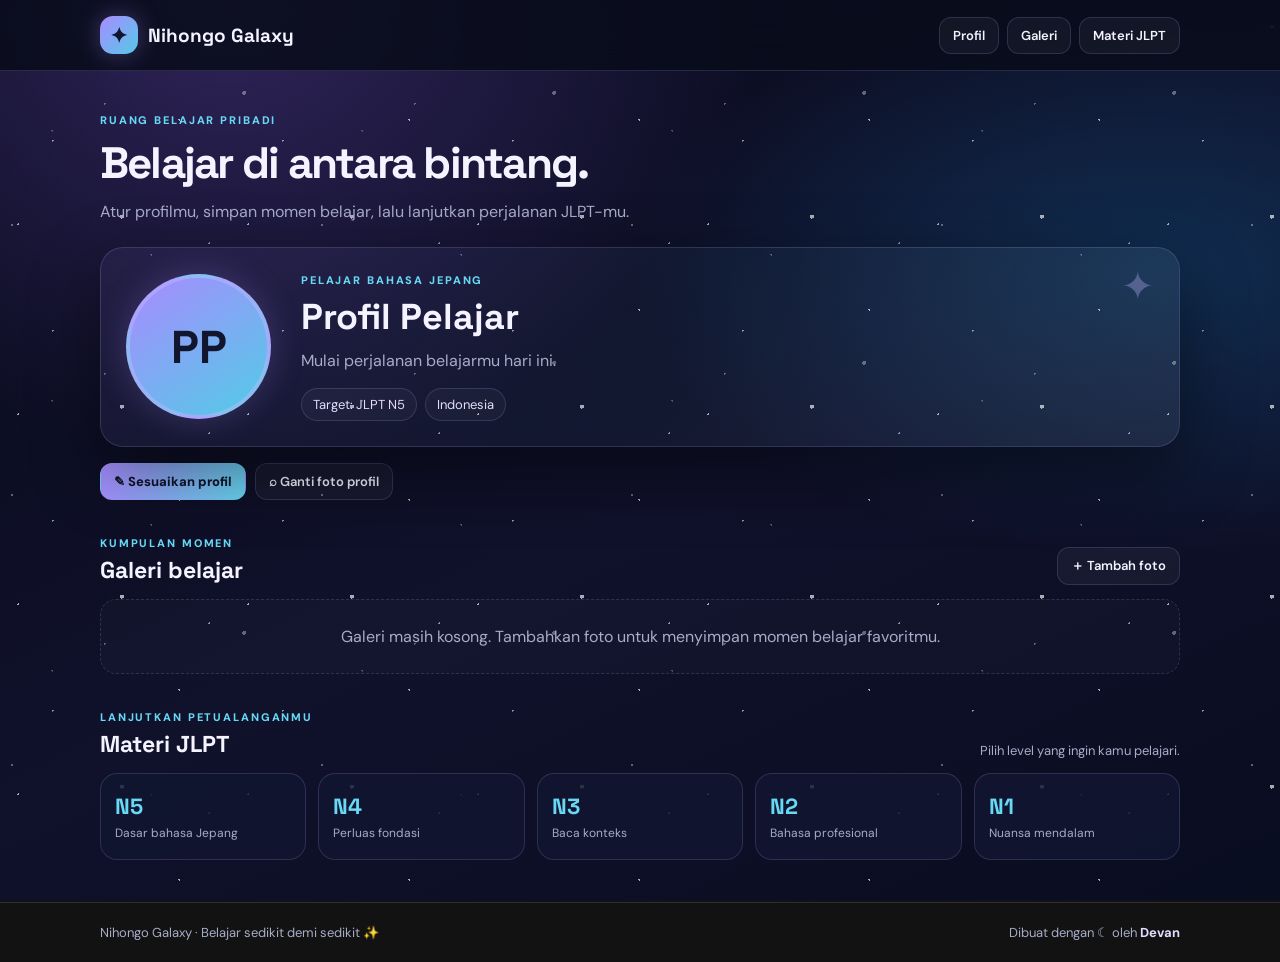
==== commit 57f82703: "Integrate customizable galaxy profile and photo gallery into homepage" ====
--- a/index.html
+++ b/index.html
@@ -1,64 +1,31 @@
 <!doctype html>
 <html lang="id">
 <head>
-<meta charset="utf-8">
-<meta name="viewport" content="width=device-width,initial-scale=1">
-<meta name="theme-color" content="#fff6ef">
-<meta name="description" content="Dashboard belajar bahasa Jepang JLPT N5 hingga N1.">
-<title>Nihongo Quest — Dashboard JLPT</title>
-<link rel="preconnect" href="https://fonts.googleapis.com">
-<link rel="preconnect" href="https://fonts.gstatic.com" crossorigin>
-<link href="https://fonts.googleapis.com/css2?family=DM+Sans:wght@400;500;600;700;800&family=Noto+Serif+JP:wght@500;600;700&display=swap" rel="stylesheet">
-<style>
-:root{color-scheme:light;--ink:#342f48;--sub:#77748a;--red:#a84f5b;--red2:#ce7480;--paper:#fff;--bg:#fffaf6;--soft:#f8eeeb;--line:#eee2dc;--green:#52866b;--shadow:0 16px 40px #58435a12;--nav:#fffaf5ed;--radius:22px}*{box-sizing:border-box}html{scroll-behavior:smooth;scroll-padding-top:86px}body{margin:0;background:var(--bg);color:var(--ink);font:15px 'DM Sans',sans-serif;transition:background .3s,color .3s}body:before{content:"";position:fixed;inset:0;pointer-events:none;z-index:-1;background-image:radial-gradient(#ddb5ae 1px,transparent 1px);background-size:24px 24px;opacity:.22}.wrap{width:min(1160px,calc(100% - 36px));margin:auto}a{color:inherit;text-decoration:none}button,input,textarea{font:inherit}button{cursor:pointer}.topbar{position:sticky;top:0;z-index:20;background:var(--nav);backdrop-filter:blur(16px);border-bottom:1px solid var(--line)}.nav{height:68px;display:flex;align-items:center;justify-content:space-between;gap:14px}.brand{display:flex;align-items:center;gap:9px;font-weight:800;font-size:19px;letter-spacing:-.7px}.brand-mark{display:grid;place-items:center;width:36px;height:36px;border-radius:50%;background:linear-gradient(145deg,#a84f5b,#e6909b);color:white;font:700 19px 'Noto Serif JP';box-shadow:0 5px 15px #a84f5b33}.brand em{font-style:normal;color:var(--red)}.nav-actions{display:flex;align-items:center;gap:8px}.nav-link,.icon-btn{border:1px solid var(--line);border-radius:999px;background:var(--paper);color:var(--ink);padding:9px 13px;font-size:12px;font-weight:700}.icon-btn{width:39px;height:39px;padding:0;font-size:17px}.nav-link:hover,.icon-btn:hover{border-color:var(--red2);transform:translateY(-1px)}.hero{position:relative;isolation:isolate;overflow:hidden;min-height:320px;margin:22px 0 18px;border-radius:28px;background:linear-gradient(180deg,#7473ad 0%,#b888b5 31%,#f2aaa9 62%,#ffd1b0 83%,#fff0d6 100%);box-shadow:var(--shadow)}.hero:after{content:"";position:absolute;inset:0;z-index:-1;background:linear-gradient(90deg,#27284399,transparent 85%)}.hero-copy{position:relative;z-index:4;max-width:660px;padding:48px 45px;color:#fff}.eyebrow{font-size:10px;font-weight:800;letter-spacing:1.6px;text-transform:uppercase}.hero .eyebrow{color:#ffe7d7}.hero h1{margin:13px 0;font:700 clamp(36px,5vw,58px)/1.08 'Noto Serif JP',serif;letter-spacing:-2px}.hero h1 span{display:block;color:#fff0bd}.hero p{max-width:485px;color:#fffaf4;line-height:1.7;margin:0}.hero-actions{display:flex;gap:10px;flex-wrap:wrap;margin-top:22px}.btn{display:inline-flex;align-items:center;justify-content:center;gap:8px;min-height:42px;padding:0 16px;border:0;border-radius:999px;font-size:12px;font-weight:800;transition:transform .2s,box-shadow .2s}.btn:hover{transform:translateY(-2px)}.btn-light{background:#fffaf4;color:#854957;box-shadow:0 8px 20px #4938532c}.btn-glass{background:#ffffff20;border:1px solid #ffffff80;color:#fff;backdrop-filter:blur(6px)}.sun{position:absolute;width:135px;height:135px;right:13%;top:45px;border-radius:50%;background:linear-gradient(#fff5ca,#ffd0a9);box-shadow:0 0 50px 12px #fff0b977}.mountain{position:absolute;z-index:1;left:34%;right:-5%;bottom:89px;height:150px;background:linear-gradient(145deg,transparent 31%,#77739a 32% 51%,transparent 52%) 0 0/54% 100%,linear-gradient(220deg,transparent 34%,#9a8baa 35% 58%,transparent 59%) 100% 0/58% 100%;background-repeat:no-repeat;opacity:.8}.water{position:absolute;z-index:2;bottom:0;left:0;right:0;height:100px;background:repeating-linear-gradient(178deg,#fff5d755 0 3px,transparent 4px 20px),linear-gradient(#f5c0ae,#bd8996);clip-path:polygon(0 13%,100% 16%,100% 100%,0 100%)}.torii{position:absolute;z-index:3;right:9%;bottom:43px;width:175px;height:170px}.post{position:absolute;bottom:0;width:15px;height:130px;background:linear-gradient(90deg,#722c3b,#ac4854 50%,#71313f)}.post.left{left:28px}.post.right{right:28px}.lintel{position:absolute;top:25px;left:0;right:0;height:27px;background:#a94a58;clip-path:polygon(5% 0,95% 0,100% 38%,91% 55%,88% 100%,12% 100%,9% 55%,0 38%)}.lintel.inner{top:62px;left:18px;right:18px;height:17px;clip-path:none}.hero-badge{position:absolute;right:20px;top:18px;padding:9px 12px;border-radius:12px;background:#fff7ebd9;color:#895461;font-size:10px;font-weight:800}.section-title{display:flex;align-items:end;justify-content:space-between;gap:14px;margin:34px 0 15px}.section-title h2{margin:5px 0 0;font:700 clamp(24px,3vw,34px) 'Noto Serif JP',serif;letter-spacing:-1px}.section-title p{margin:0;color:var(--sub);font-size:12px}.tint{color:var(--red)}.dashboard{display:grid;grid-template-columns:1.35fr .85fr;gap:14px;margin-bottom:32px}.panel{background:var(--paper);border:1px solid var(--line);border-radius:19px;padding:19px;box-shadow:var(--shadow);transition:background .3s,border-color .3s}.panel-heading{display:flex;justify-content:space-between;align-items:flex-start;gap:12px;margin-bottom:14px}.panel h2{margin:4px 0 0;font:700 20px 'Noto Serif JP',serif}.muted{color:var(--sub);font-size:12px;line-height:1.6}.progress-top,.progress-foot{display:flex;justify-content:space-between;align-items:center;gap:10px}.progress-title{font-size:13px;font-weight:800}.progress-number{color:var(--red);font-weight:800;font-size:12px}.track{height:10px;margin-top:12px;border-radius:99px;background:#f1e7e3;overflow:hidden}.fill{height:100%;width:0;border-radius:inherit;background:linear-gradient(90deg,#e79b9f,#a84f5b);transition:width .7s cubic-bezier(.2,.8,.2,1)}.progress-foot{margin-top:8px;color:var(--sub);font-size:10px}.resume-row{display:flex;align-items:center;justify-content:space-between;gap:12px;margin-top:14px;padding:12px;border-radius:14px;background:var(--soft)}.resume-copy b{display:block;font-size:12px}.resume-copy small{color:var(--sub);font-size:10px}.side-stack{display:grid;grid-template-columns:1fr 1fr;gap:12px}.stat-card{display:flex;flex-direction:column;justify-content:space-between;min-height:135px}.stat-icon{font-size:21px}.stat-value{margin-top:12px;font:700 24px 'Noto Serif JP',serif}.stat-label{color:var(--sub);font-size:10px}.streak-progress{height:6px;border-radius:99px;background:#f1e7e3;margin-top:10px;overflow:hidden}.streak-progress i{display:block;height:100%;background:#df9a62;border-radius:inherit;width:0;transition:width .3s}.tools{display:flex;gap:8px;flex-wrap:wrap;margin:15px 0}.search{flex:1;min-width:190px;height:42px;padding:0 13px;border:1px solid var(--line);border-radius:12px;background:var(--paper);color:var(--ink);outline:0}.search:focus{border-color:var(--red2);box-shadow:0 0 0 3px #f4c9cd55}.filter-select{height:42px;padding:0 11px;border:1px solid var(--line);border-radius:12px;background:var(--paper);color:var(--ink);font-size:11px}.steps{display:grid;grid-template-columns:repeat(5,1fr);gap:10px}.level-card{--tone1:#f6d5ca;--tone2:#ebaaa9;--toneText:#864e59;position:relative;min-height:220px;padding:14px 12px;border:1px solid var(--line);border-radius:17px;background:linear-gradient(155deg,var(--paper) 48%,var(--tone1));box-shadow:var(--shadow);transition:transform .25s,background .3s,border-color .3s}.level-card:nth-child(2){--tone1:#f8d7b5;--tone2:#edbd8e;--toneText:#886044}.level-card:nth-child(3){--tone1:#f7c5c6;--tone2:#e79b9f;--toneText:#8d4c61}.level-card:nth-child(4){--tone1:#ecc6d6;--tone2:#cb9bb9;--toneText:#784c71}.level-card:nth-child(5){--tone1:#d3d5eb;--tone2:#a5acd0;--toneText:#4f587c}.level-card:hover:not(.locked){transform:translateY(-4px);border-color:var(--tone2)}.level-card.completed{background:linear-gradient(145deg,var(--paper),#f1fae9);border-color:#a9cdb6}.level-card.locked{opacity:.62;filter:saturate(.6)}.card-top,.card-bottom{display:flex;align-items:center;justify-content:space-between;gap:6px}.num{display:grid;place-items:center;width:40px;height:40px;border-radius:50%;background:var(--tone1);color:var(--toneText);font:700 15px 'Noto Serif JP'}.state{font-size:15px}.level-card h3{margin:12px 0 5px;font-size:13px}.level-card p{min-height:43px;margin:0;color:var(--sub);font-size:10px;line-height:1.5}.tags{display:flex;flex-wrap:wrap;gap:4px;margin:9px 0}.tags span{padding:4px 6px;border-radius:99px;background:var(--soft);color:var(--sub);font-size:8px;font-weight:700}.card-bottom{margin-top:9px}.status{font-size:9px;font-weight:800;color:var(--green)}.level-action{display:inline-flex;align-items:center;justify-content:center;border:0;border-radius:99px;padding:8px 9px;background:var(--red);color:white;font-size:9px;font-weight:800;white-space:nowrap}.mark-done{width:100%;margin-top:8px;border:1px solid var(--line);border-radius:9px;padding:7px;background:transparent;color:var(--red);font-size:9px;font-weight:800}.mark-done:disabled{color:var(--green);cursor:default}.empty{display:none;padding:20px;text-align:center;border:1px dashed var(--line);border-radius:14px;color:var(--sub);font-size:12px}.daily{display:grid;grid-template-columns:1fr 1fr;gap:14px;margin:32px 0}.checklist{display:grid;gap:9px}.check-row{display:flex;align-items:center;gap:9px;color:var(--sub);font-size:12px}.check-row input{width:17px;height:17px;accent-color:var(--red)}.check-row.done span{text-decoration:line-through;color:#9a9aa0}.word-jp{display:block;margin:12px 0 2px;color:var(--red);font:700 29px 'Noto Sans JP',sans-serif}.word-reading{color:var(--sub);font-size:11px}.word-meaning{margin:8px 0;font-weight:700;font-size:13px}.word-actions{display:flex;justify-content:space-between;align-items:center;margin-top:10px}.text-btn{border:0;background:transparent;color:var(--red);font-size:11px;font-weight:800;padding:6px 0}.focus-layout{display:grid;grid-template-columns:1fr auto;align-items:center;gap:14px}.timer{font:700 35px 'Noto Serif JP',serif;letter-spacing:2px}.timer-controls{display:flex;gap:7px;flex-wrap:wrap}.quest{display:flex;align-items:center;justify-content:space-between;gap:18px;margin:30px 0;padding:20px 24px;border:1px solid #ead0c9;border-radius:20px;background:linear-gradient(120deg,#fff3eb,#fff9f5);box-shadow:var(--shadow)}.quest h2{margin:0 0 5px;font:700 20px 'Noto Serif JP',serif}.quest p{margin:0;color:var(--sub);font-size:12px;line-height:1.6}.quest-mark{font-size:36px}.note{width:100%;min-height:110px;resize:vertical;padding:12px;border:1px solid var(--line);border-radius:12px;background:var(--paper);color:var(--ink);font-size:12px;line-height:1.6;outline:none}.note:focus{border-color:var(--red2);box-shadow:0 0 0 3px #f4c9cd55}.note-status{min-height:16px;margin-top:7px;color:var(--green);font-size:10px}.footer{border-top:1px solid var(--line);padding:20px 0 28px;color:var(--sub);font-size:11px}.footer-inner{display:flex;justify-content:space-between;gap:10px}.footer strong{color:var(--red)}.toast{position:fixed;left:50%;bottom:20px;z-index:60;transform:translate(-50%,18px);padding:11px 17px;border-radius:999px;background:#39354e;color:#fff;box-shadow:0 10px 30px #30243c30;font-size:12px;font-weight:700;opacity:0;pointer-events:none;transition:opacity .25s,transform .25s}.toast.show{opacity:1;transform:translate(-50%,0)}.loader{position:fixed;inset:0;z-index:100;display:grid;place-items:center;background:var(--bg);transition:opacity .35s,visibility .35s}.loader.hidden{opacity:0;visibility:hidden;pointer-events:none}.loader-card{text-align:center;width:min(330px,calc(100% - 40px));padding:28px;border:1px solid var(--line);border-radius:22px;background:var(--paper);box-shadow:var(--shadow)}.loader-mark{display:grid;place-items:center;width:54px;height:54px;margin:0 auto 15px;border-radius:50%;background:linear-gradient(145deg,#a84f5b,#e6909b);color:#fff;font:700 25px 'Noto Serif JP';animation:bob 1s ease-in-out infinite alternate}.loader-card strong{display:block;font:700 17px 'Noto Serif JP',serif}.loader-card p{margin:6px 0 15px;color:var(--sub);font-size:11px}.loader-track{height:6px;overflow:hidden;border-radius:99px;background:var(--soft)}.loader-track i{display:block;width:35%;height:100%;border-radius:inherit;background:linear-gradient(90deg,#e79b9f,#a84f5b);animation:load 1.1s ease-in-out infinite}.loader[aria-hidden="true"]{display:none}@keyframes load{from{transform:translateX(-110%)}to{transform:translateX(310%)}}@keyframes bob{to{transform:translateY(-5px) rotate(5deg)}}.loader-active{overflow:hidden}body.night{color-scheme:dark;--ink:#f2eaf0;--sub:#c0b5c5;--paper:#28253a;--line:#454057;--bg:#1e1c2d;--soft:#343045;--nav:#211f31ed;--shadow:0 14px 34px #09081230}body.night:before{opacity:.1}body.night .track,body.night .streak-progress{background:#484354}body.night .quest{background:linear-gradient(120deg,#302b40,#28253a);border-color:#514153}body.night .level-card.completed{background:linear-gradient(145deg,var(--paper),#26372f)}body.night .tags span{color:#ded0d5}body.night .resume-row{background:#343045}body.night .loader-card{background:var(--paper)}@media(max-width:900px){.dashboard{grid-template-columns:1fr}.steps{grid-template-columns:repeat(3,1fr)}.hero{min-height:300px}}@media(max-width:650px){.wrap{width:calc(100% - 26px)}.nav{height:60px}.nav-link{display:none}.hero{min-height:390px;margin-top:13px;border-radius:22px}.hero-copy{padding:38px 23px}.hero h1{font-size:42px}.hero p{max-width:310px;font-size:13px}.sun{right:-15px;top:230px;width:110px;height:110px}.mountain{left:15%;bottom:78px}.torii{right:-45px;bottom:28px;transform:scale(.72);transform-origin:bottom right}.hero-badge{display:none}.section-title{display:block}.section-title p{margin-top:7px}.side-stack{grid-template-columns:1fr 1fr}.steps{grid-template-columns:repeat(2,1fr);gap:8px}.level-card{min-height:218px;padding:11px 9px}.daily{grid-template-columns:1fr;margin:25px 0}.quest{padding:17px}.quest-mark{display:none}.footer-inner{display:block;line-height:1.8}.focus-layout{grid-template-columns:1fr}.timer{font-size:31px}.resume-row{align-items:flex-start;flex-direction:column}.resume-row .btn{width:100%}}@media(prefers-reduced-motion:reduce){*,*::before,*::after{scroll-behavior:auto!important;animation-duration:.01ms!important;transition-duration:.01ms!important}}
-</style>
+  <meta charset="utf-8">
+  <meta name="viewport" content="width=device-width, initial-scale=1">
+  <meta name="theme-color" content="#080b1b">
+  <meta name="description" content="Nihongo Galaxy: profil belajar yang bisa disesuaikan, galeri pribadi, dan akses materi JLPT N5 hingga N1.">
+  <title>Nihongo Galaxy — Beranda Belajar</title>
+  <link rel="preconnect" href="https://fonts.googleapis.com"><link rel="preconnect" href="https://fonts.gstatic.com" crossorigin>
+  <link href="https://fonts.googleapis.com/css2?family=DM+Sans:wght@400;500;600;700;800&family=Space+Grotesk:wght@500;600;700&display=swap" rel="stylesheet">
+  <style>
+    :root{color-scheme:dark;--bg:#080b1b;--panel:rgba(18,23,49,.82);--ink:#f4f3ff;--muted:#a8acc9;--line:rgba(184,184,255,.17);--accent:#a88bff;--cyan:#68d9f5;--shadow:0 24px 70px #0007}*{box-sizing:border-box}html{scroll-behavior:smooth}body{margin:0;min-height:100vh;color:var(--ink);font-family:"DM Sans",sans-serif;background:radial-gradient(ellipse at 18% 0%,#30245b 0,transparent 36%),radial-gradient(ellipse at 90% 30%,#102d50 0,transparent 32%),linear-gradient(155deg,#090b1c,#10112b 55%,#090d20);background-attachment:fixed;overflow-x:hidden}body:before,body:after{content:"";position:fixed;inset:0;z-index:-1;pointer-events:none;background-image:radial-gradient(1px 1px at 8% 18%,#fff 98%,transparent),radial-gradient(1px 1px at 23% 74%,#c9d8ff 98%,transparent),radial-gradient(2px 2px at 53% 14%,#fff 98%,transparent),radial-gradient(1px 1px at 78% 63%,#fff 98%,transparent),radial-gradient(1px 1px at 91% 28%,#d1c5ff 98%,transparent);background-size:230px 190px;opacity:.65}body:after{background-size:310px 270px;background-position:80px 55px;opacity:.35}.wrap{width:min(1080px,calc(100% - 36px));margin:auto}.topbar{position:sticky;top:0;z-index:10;background:#090c1bd9;border-bottom:1px solid var(--line);backdrop-filter:blur(16px)}.nav{min-height:70px;display:flex;align-items:center;justify-content:space-between;gap:14px}.brand{display:flex;align-items:center;gap:10px;color:var(--ink);text-decoration:none;font:700 19px "Space Grotesk",sans-serif}.brandmark{display:grid;place-items:center;width:38px;height:38px;border-radius:13px;background:linear-gradient(135deg,#a88bff,#55c9e8);color:#11152d;font-size:21px;box-shadow:0 0 24px #a88bff55}.nav-links{display:flex;gap:8px;flex-wrap:wrap}.nav-links a,.button,.upload-btn{border:1px solid var(--line);border-radius:12px;padding:9px 13px;color:var(--ink);background:#ffffff0b;text-decoration:none;font:600 13px "DM Sans",sans-serif;cursor:pointer;transition:.2s}.nav-links a:hover,.button:hover,.upload-btn:hover{border-color:#a88bff88;background:#a88bff16}.hero{padding:42px 0 22px}.eyebrow{color:var(--cyan);font-size:11px;font-weight:800;letter-spacing:.17em;text-transform:uppercase}.hero h1{margin:8px 0;font:700 clamp(29px,5vw,44px) "Space Grotesk",sans-serif;letter-spacing:-.04em}.hero p{margin:0;color:var(--muted);line-height:1.6}.profile-card{position:relative;display:grid;grid-template-columns:150px 1fr;gap:25px;align-items:center;padding:25px;border:1px solid var(--line);border-radius:23px;background:linear-gradient(125deg,#a88bff13,#68d9f50a 52%,#fff1);box-shadow:var(--shadow);overflow:hidden}.profile-card:after{content:"✦";position:absolute;right:24px;top:12px;color:#c5b7ff55;font-size:40px}.avatar-wrap{width:145px;height:145px}.avatar,.avatar-fallback{width:100%;height:100%;border-radius:50%;object-fit:cover;border:4px solid #c9b9ff66;box-shadow:0 0 34px #a88bff3a}.avatar-fallback{display:grid;place-items:center;background:linear-gradient(145deg,#a88bff,#51cce6);color:#11152d;font:700 46px "Space Grotesk",sans-serif}.profile-copy h2{margin:7px 0;font:700 clamp(27px,4vw,36px) "Space Grotesk",sans-serif}.bio{max-width:680px;margin:0 0 14px;color:var(--muted);line-height:1.7;white-space:pre-wrap}.meta{display:flex;flex-wrap:wrap;gap:8px}.meta span{padding:7px 11px;border:1px solid var(--line);border-radius:999px;background:#ffffff09;color:#e3defe;font-size:13px}.actions{display:flex;flex-wrap:wrap;gap:9px;margin:16px 0}.primary{border-color:transparent;background:linear-gradient(110deg,var(--accent),#68d9f5);color:#11152b;font-weight:800}.upload-btn{display:inline-flex;align-items:center}.editor{display:none;grid-template-columns:repeat(2,minmax(0,1fr));gap:13px;margin:14px 0 24px;padding:19px;border:1px solid var(--line);border-radius:19px;background:var(--panel);box-shadow:var(--shadow)}.editor.open{display:grid}.field{display:grid;gap:7px;color:#dedcf5;font-size:13px;font-weight:700}.field.full{grid-column:1/-1}input,textarea{width:100%;border:1px solid var(--line);border-radius:11px;padding:11px 12px;color:var(--ink);background:#080c1dcc;font:500 14px "DM Sans",sans-serif}input:focus,textarea:focus{outline:2px solid #a88bff77;border-color:var(--accent)}input[type=color]{height:43px;padding:5px}textarea{min-height:84px;resize:vertical}.section{margin:36px 0}.section-head{display:flex;justify-content:space-between;align-items:end;gap:12px;margin-bottom:14px}.section h2{margin:5px 0 0;font:700 23px "Space Grotesk",sans-serif}.section-head p{margin:0;color:var(--muted);font-size:13px}.gallery{display:grid;grid-template-columns:repeat(3,minmax(0,1fr));gap:14px}.gallery-item{position:relative;overflow:hidden;aspect-ratio:4/3;border:1px solid var(--line);border-radius:16px;background:#171b36}.gallery-item img{display:block;width:100%;height:100%;object-fit:cover;cursor:zoom-in;transition:transform .25s}.gallery-item:hover img{transform:scale(1.04)}.remove{position:absolute;top:8px;right:8px;width:34px;height:34px;padding:0;border:1px solid #ffffff44;border-radius:50%;background:#090b1bd9;color:#fff;font-size:20px;cursor:pointer}.empty{grid-column:1/-1;padding:26px;text-align:center;border:1px dashed var(--line);border-radius:16px;color:var(--muted);background:#ffffff05}.levels{display:grid;grid-template-columns:repeat(5,minmax(0,1fr));gap:12px}.level{display:block;padding:18px 14px;border:1px solid var(--line);border-radius:17px;background:var(--panel);color:var(--ink);text-decoration:none;transition:.2s}.level:hover{transform:translateY(-3px);border-color:#a88bff88;box-shadow:var(--shadow)}.level b{display:block;color:var(--cyan);font:700 22px "Space Grotesk",sans-serif}.level span{display:block;margin-top:5px;color:var(--muted);font-size:12px}.footer{margin-top:42px;padding:21px 0;border-top:1px solid var(--line);color:var(--muted);font-size:13px}.footer-inner{display:flex;justify-content:space-between;gap:12px}.footer strong{color:#e5ddff}.modal{position:fixed;inset:0;z-index:30;display:none;place-items:center;padding:24px;background:#03040ddd;backdrop-filter:blur(8px)}.modal.open{display:grid}.modal img{max-width:min(1000px,92vw);max-height:86vh;border-radius:16px}.modal-close{position:absolute;top:18px;right:18px;width:42px;height:42px;border:1px solid var(--line);border-radius:50%;background:#171b36;color:white;font-size:24px;cursor:pointer}.toast{position:fixed;left:50%;bottom:22px;z-index:50;transform:translate(-50%,20px);padding:12px 17px;border:1px solid var(--line);border-radius:12px;background:#171b36;color:var(--ink);box-shadow:var(--shadow);opacity:0;pointer-events:none;transition:.2s}.toast.show{transform:translate(-50%,0);opacity:1}@media(max-width:700px){.profile-card{grid-template-columns:1fr;text-align:center;justify-items:center;padding:21px}.meta{justify-content:center}.gallery{grid-template-columns:repeat(2,minmax(0,1fr))}.editor.open{grid-template-columns:1fr}.field.full{grid-column:auto}.section-head{align-items:flex-start;flex-direction:column}.levels{grid-template-columns:repeat(2,minmax(0,1fr))}.footer-inner{flex-direction:column}}@media(max-width:420px){.nav{align-items:flex-start;padding:12px 0;flex-direction:column}.gallery{grid-template-columns:1fr}}
+  </style>
 </head>
-<body class="loader-active">
-<div class="loader" id="pageLoader" role="status" aria-live="polite" aria-label="Memuat halaman"><div class="loader-card"><div class="loader-mark">あ</div><strong id="loaderTitle">Menyiapkan ruang belajar</strong><p id="loaderMessage">Sebentar ya, perjalananmu segera dimulai.</p><div class="loader-track"><i></i></div></div></div>
-<header class="topbar"><div class="wrap nav"><a class="brand" href="#home" aria-label="Nihongo, beranda"><span class="brand-mark">あ</span>nihongo<em>.</em></a><nav class="nav-actions" aria-label="Navigasi utama"><a class="nav-link" href="#materi">Peta JLPT</a><a class="nav-link" href="#rutinitas">Rutinitas</a><a class="nav-link" href="#catatan">Catatan</a><button class="icon-btn" id="themeToggle" type="button" aria-label="Ganti tema">☾</button></nav></div></header>
-<main id="home" class="wrap">
-<section class="hero"><div class="sun"></div><div class="mountain"></div><div class="water"></div><div class="torii" aria-hidden="true"><i class="post left"></i><i class="post right"></i><i class="lintel"></i><i class="lintel inner"></i></div><div class="hero-badge">🌅 SUNSET STUDY · JLPT N5 → N1</div><div class="hero-copy"><div class="eyebrow">Dashboard belajar bahasa Jepang</div><h1>Mulai dari sini.<span>Terus bertumbuh.</span></h1><p>Ruang belajar pribadimu untuk melangkah dari N5 hingga N1. Atur target, catat kemajuan, dan lanjutkan satu langkah kecil hari ini.</p><div class="hero-actions"><a class="btn btn-light" href="#materi">Lanjutkan belajar <span>↗</span></a><a class="btn btn-glass" href="#rutinitas">Mulai sesi fokus</a></div></div></section>
-<section class="section-title" aria-label="Ringkasan"><div><div class="eyebrow tint">RINGKASAN BELAJAR</div><h2>Perjalananmu</h2></div><p id="progressMessage">Mulai dari N5 dan bangun kebiasaan belajar.</p></section>
-<section class="dashboard" aria-label="Ringkasan progres"><div class="panel"><div class="progress-top"><span class="progress-title" id="progressTitle">Progres JLPT</span><span class="progress-number" id="progressCount">0 / 5</span></div><div class="track" id="progressBar" role="progressbar" aria-label="Jumlah level selesai" aria-valuemin="0" aria-valuemax="5" aria-valuenow="0"><div class="fill" id="progressFill"></div></div><div class="progress-foot"><span>N5 — fondasi</span><span>N1 — mahir</span></div><div class="resume-row"><div class="resume-copy"><b id="resumeTitle">Langkah pertama: mulai N5</b><small id="resumeCopy">Fondasi bahasa Jepang menunggumu.</small></div><a class="btn btn-light" id="resumeLink" href="n5.html">Mulai N5 →</a></div></div><div class="side-stack"><div class="panel stat-card"><span class="stat-icon">🔥</span><div><div class="stat-value"><span id="streakCount">0</span> hari</div><div class="stat-label">Rantai belajar · target 3 tugas/hari</div><div class="streak-progress"><i id="dailyMiniFill"></i></div></div></div><div class="panel stat-card"><span class="stat-icon">✅</span><div><div class="stat-value" id="todayCount">0 / 3</div><div class="stat-label">Target selesai hari ini</div><div class="stat-label" id="todayMessage">Pilih satu tugas kecil untuk mulai.</div></div></div></div></section>
-<section id="materi"><div class="section-title"><div><div class="eyebrow tint">RUTE BELAJAR BERTAHAP</div><h2>Peta perjalanan JLPT</h2></div><p>Selesaikan materi secara berurutan untuk membuka level berikutnya.</p></div><div class="tools"><input class="search" id="levelSearch" type="search" placeholder="Cari level atau topik materi…" aria-label="Cari level JLPT"><select class="filter-select" id="levelFilter" aria-label="Filter level"><option value="all">Semua level</option><option value="available">Terbuka</option><option value="locked">Terkunci</option><option value="completed">Selesai</option></select></div><div class="steps" id="levelSteps">
-<article class="level-card" data-level="0" data-search="n5 pemula fondasi salam keluarga sekolah waktu partikel hiragana katakana"><div class="card-top"><span class="num">N5</span><span class="state">🌱</span></div><h3>Fondasi bahasa</h3><p>Salam, keluarga, sekolah, waktu, partikel, dan kalimat sederhana.</p><div class="tags"><span>Kosakata</span><span>Grammar</span><span>Kanji</span></div><div class="card-bottom"><span class="status"></span><a class="level-action" href="n5.html">Buka ↗</a></div><button class="mark-done" type="button">Tandai selesai ✓</button></article>
-<article class="level-card" data-level="1" data-search="n4 dasar lanjut pengalaman perjalanan rencana alasan kewajiban kasual"><div class="card-top"><span class="num">N4</span><span class="state">🧭</span></div><h3>Perluas langkah</h3><p>Pengalaman, rencana, alasan, kewajiban, dan bentuk kasual.</p><div class="tags"><span>Kosakata</span><span>Grammar</span><span>Kanji</span></div><div class="card-bottom"><span class="status"></span><a class="level-action" href="n4.html">Buka ↗</a></div><button class="mark-done" type="button">Tandai selesai ✓</button></article>
-<article class="level-card" data-level="2" data-search="n3 menengah opini konteks masyarakat komunikasi bacaan"><div class="card-top"><span class="num">N3</span><span class="state">📚</span></div><h3>Baca konteks</h3><p>Hubungkan gagasan, pahami opini, dan baca teks lebih panjang.</p><div class="tags"><span>Kosakata</span><span>Grammar</span><span>Bacaan</span></div><div class="card-bottom"><span class="status"></span><a class="level-action" href="n3.html">Buka ↗</a></div><button class="mark-done" type="button">Tandai selesai ✓</button></article>
-<article class="level-card" data-level="3" data-search="n2 lanjut profesional berita kebijakan argumen formal nuansa"><div class="card-top"><span class="num">N2</span><span class="state">🗞️</span></div><h3>Bahasa profesional</h3><p>Argumen, teks informatif, kontras, kebijakan, dan ekspresi formal.</p><div class="tags"><span>Nuansa</span><span>Kanji</span><span>Bacaan</span></div><div class="card-bottom"><span class="status"></span><a class="level-action" href="n2.html">Buka ↗</a></div><button class="mark-done" type="button">Tandai selesai ✓</button></article>
-<article class="level-card" data-level="4" data-search="n1 mahir abstrak inferensi implikasi sudut pandang formal"><div class="card-top"><span class="num">N1</span><span class="state">🏆</span></div><h3>Nuansa mendalam</h3><p>Analisis teks abstrak, pilihan kata, implikasi, dan sudut pandang.</p><div class="tags"><span>Inferensi</span><span>Formal</span><span>Kanji</span></div><div class="card-bottom"><span class="status"></span><a class="level-action" href="n1.html">Buka ↗</a></div><button class="mark-done" type="button">Tandai selesai ✓</button></article>
-</div><div class="empty" id="emptyState">Level tidak ditemukan. Coba kata pencarian lain.</div><p class="muted">Tandai level yang sudah kamu selesaikan untuk menyimpan progres dan membuka level berikutnya. Progres tersimpan di browser ini.</p></section>
-<section class="daily" id="rutinitas"><div class="panel"><div class="panel-heading"><div><div class="eyebrow tint">CHECKLIST HARIAN</div><h2>Target kecil, hasil besar</h2><p class="muted">Centang kegiatan yang sudah kamu lakukan hari ini.</p></div><span>✨</span></div><div class="checklist"><label class="check-row"><input type="checkbox" data-task="words"><span>Pelajari 10 kosakata baru</span></label><label class="check-row"><input type="checkbox" data-task="grammar"><span>Pahami satu pola tata bahasa</span></label><label class="check-row"><input type="checkbox" data-task="reading"><span>Baca satu paragraf bahasa Jepang</span></label></div><div class="progress-foot" id="checklistMessage">Selesaikan semua target untuk menjaga rantai belajarmu.</div></div>
-<div class="panel"><div class="panel-heading"><div><div class="eyebrow tint">KATA HARI INI</div><h2>Kosakata pilihan</h2></div><span>🗾</span></div><span class="word-jp" id="wordJapanese">継続</span><span class="word-reading" id="wordReading">けいぞく</span><div class="word-meaning" id="wordMeaning">konsistensi; keberlanjutan</div><div class="word-actions"><button class="text-btn" id="newWord" type="button">Kata berikutnya ↻</button><button class="text-btn" id="copyWord" type="button">Salin kata</button></div></div>
-<div class="panel"><div class="panel-heading"><div><div class="eyebrow tint">MODE FOKUS</div><h2>Belajar 15 menit</h2><p class="muted">Fokus sebentar, istirahat setelahnya.</p></div><span>⏱️</span></div><div class="focus-layout"><div class="timer" id="timerDisplay" aria-live="polite">15:00</div><div class="timer-controls"><button class="btn" style="background:var(--red);color:white" id="timerStart" type="button">Mulai fokus</button><button class="btn" style="background:var(--soft);color:var(--ink)" id="timerReset" type="button">Ulangi</button></div></div></div>
-<div class="panel" id="catatan"><div class="panel-heading"><div><div class="eyebrow tint">CATATAN BELAJAR</div><h2>Simpan ide penting</h2><p class="muted">Catatan tersimpan otomatis di browser ini.</p></div><span>📝</span></div><textarea class="note" id="studyNotes" placeholder="Tulis kosakata, pola grammar, atau hal yang ingin diulang…" aria-label="Catatan belajar"></textarea><div class="note-status" id="noteStatus" aria-live="polite"></div></div></section>
-<aside class="quest"><div><h2>Sedikit demi sedikit, jadi terbiasa.</h2><p>Gunakan checklist, kosakata, timer fokus, dan catatan untuk membangun kebiasaan belajar yang bertahan.</p></div><div class="quest-mark" aria-hidden="true">🌸</div></aside>
-</main><footer class="footer"><div class="wrap footer-inner"><span><strong>nihongo.</strong> · Belajar dengan hati, sedikit demi sedikit. 頑張って！</span><span>JLPT N5 → N1 · sunset color journey</span></div></footer><div class="toast" id="toast" role="status" aria-live="polite"></div>
-<script>
-(()=>{'use strict';
-const KEY='nihongo-jlpt-progress-v1',STREAK='nihongo-daily-streak-v1',THEME='nihongo-theme-v1',NOTES='nihongo-study-notes-v1';
-const today=new Date().toLocaleDateString('en-CA');
-const TASK='nihongo-tasks-'+today;
-const cards=[...document.querySelectorAll('.level-card')],fill=document.getElementById('progressFill'),bar=document.getElementById('progressBar'),toast=document.getElementById('toast');
-const names=['N5','N4','N3','N2','N1'];
-const words=[['継続','けいぞく','konsistensi; keberlanjutan'],['挑戦','ちょうせん','tantangan'],['希望','きぼう','harapan'],['経験','けいけん','pengalaman'],['成長','せいちょう','pertumbuhan'],['努力','どりょく','usaha; kerja keras'],['目標','もくひょう','tujuan; target'],['習慣','しゅうかん','kebiasaan']];
-let completed=[],streak={count:0,last:''},tasks=[],toastTimer;
-try{completed=JSON.parse(localStorage.getItem(KEY)||'[]').filter(n=>Number.isInteger(n)&&n>=0&&n<5);streak={...streak,...JSON.parse(localStorage.getItem(STREAK)||'{}')};tasks=JSON.parse(localStorage.getItem(TASK)||'[]');}catch{}
-function notify(message){toast.textContent=message;toast.classList.add('show');clearTimeout(toastTimer);toastTimer=setTimeout(()=>toast.classList.remove('show'),2300)}
-function filterCards(){const q=document.getElementById('levelSearch').value.trim().toLowerCase(),f=document.getElementById('levelFilter').value;let shown=0;cards.forEach(card=>{const i=+card.dataset.level,done=completed.includes(i),available=i===0||completed.includes(i-1),state=done?'completed':available?'available':'locked';const match=(!q||(card.dataset.search+' '+card.innerText).toLowerCase().includes(q))&&(f==='all'||f===state);card.hidden=!match;if(match)shown++});document.getElementById('emptyState').style.display=shown?'none':'block'}
-function render(){completed=[...new Set(completed)].sort((a,b)=>a-b);const total=completed.length,next=Math.min(total,4);fill.style.width=(total*20)+'%';document.getElementById('progressCount').textContent=total+' / 5';bar.setAttribute('aria-valuenow',total);document.getElementById('progressTitle').textContent=total===5?'Semua level selesai! 🎉':'Progres JLPT';document.getElementById('progressMessage').textContent=total===5?'Hebat! Kamu menuntaskan perjalanan N5 sampai N1.':`Level selanjutnya: ${names[next]}. Progres tersimpan otomatis.`;document.getElementById('resumeTitle').textContent=total===5?'Perjalanan hebat—ulang materi favoritmu':'Lanjutkan perjalanan → '+names[next];document.getElementById('resumeCopy').textContent=total===5?'Semua modul sudah kamu tandai selesai.':`Materi ${names[next]} menunggumu.`;const link=document.getElementById('resumeLink');link.href=names[next].toLowerCase()+'.html';link.textContent=total===5?'Buka N1 lagi →':'Buka '+names[next]+' →';cards.forEach((card,i)=>{const done=completed.includes(i),available=i===0||completed.includes(i-1),a=card.querySelector('.level-action'),b=card.querySelector('.mark-done');card.classList.toggle('completed',done);card.classList.toggle('locked',!available);card.querySelector('.status').textContent=done?'Selesai':available?'Terbuka':'Terkunci';card.querySelector('.state').textContent=done?'✓':['🌱','🧭','📚','🗞️','🏆'][i];a.setAttribute('aria-disabled',String(!available));a.tabIndex=available?0:-1;a.onclick=available?null:e=>{e.preventDefault();notify('Selesaikan level sebelumnya untuk membuka materi ini.')};b.disabled=done||!available;b.textContent=done?'Selesai ✓':available?'Tandai selesai ✓':'Terkunci 🔒'});try{localStorage.setItem(KEY,JSON.stringify(completed))}catch{}filterCards()}
-cards.forEach((card,i)=>card.querySelector('.mark-done').addEventListener('click',()=>{if(i>0&&!completed.includes(i-1)){notify('Selesaikan level sebelumnya terlebih dahulu.');return}if(!completed.includes(i)){completed.push(i);render();notify(names[i]+' ditandai selesai! 🎉')}}));
-document.getElementById('levelSearch').addEventListener('input',filterCards);document.getElementById('levelFilter').addEventListener('change',filterCards);
-function renderTasks(){const checks=[...document.querySelectorAll('[data-task]')];checks.forEach(x=>{x.checked=tasks.includes(x.dataset.task);x.closest('.check-row').classList.toggle('done',x.checked)});const n=tasks.length;document.getElementById('todayCount').textContent=n+' / 3';document.getElementById('dailyMiniFill').style.width=(n/3*100)+'%';document.getElementById('todayMessage').textContent=n===3?'Semua target tercapai! 🌟':'Satu langkah kecil sudah berarti.';document.getElementById('checklistMessage').textContent=n===3?'Target hari ini tercapai! Rantai belajarmu terjaga.':'Selesaikan semua target untuk menjaga rantai belajarmu.';document.getElementById('streakCount').textContent=streak.count||0;try{localStorage.setItem(TASK,JSON.stringify(tasks))}catch{}}
-document.querySelectorAll('[data-task]').forEach(x=>x.addEventListener('change',()=>{tasks=x.checked?[...new Set([...tasks,x.dataset.task])]:tasks.filter(t=>t!==x.dataset.task);if(tasks.length===3&&streak.last!==today){const yesterday=new Date();yesterday.setDate(yesterday.getDate()-1);const y=yesterday.toLocaleDateString('en-CA');streak.count=streak.last===y?(streak.count||0)+1:1;streak.last=today;try{localStorage.setItem(STREAK,JSON.stringify(streak))}catch{}notify('Target harian selesai! Rantai belajar diperbarui 🔥')}renderTasks()}));renderTasks();
-let wordIndex=Math.floor(Date.now()/86400000)%words.length;function showWord(){const w=words[wordIndex];document.getElementById('wordJapanese').textContent=w[0];document.getElementById('wordReading').textContent=w[1];document.getElementById('wordMeaning').textContent=w[2]}showWord();document.getElementById('newWord').addEventListener('click',()=>{wordIndex=(wordIndex+1)%words.length;showWord()});document.getElementById('copyWord').addEventListener('click',async()=>{const w=words[wordIndex];try{await navigator.clipboard.writeText(`${w[0]} (${w[1]}) — ${w[2]}`);notify('Kosakata berhasil disalin!')}catch{notify(w[0]+' ('+w[1]+') — '+w[2])}});
-let seconds=900,timer=null;const display=document.getElementById('timerDisplay'),start=document.getElementById('timerStart');function paintTimer(){display.textContent=String(Math.floor(seconds/60)).padStart(2,'0')+':'+String(seconds%60).padStart(2,'0')}start.addEventListener('click',()=>{if(timer){clearInterval(timer);timer=null;start.textContent='Lanjutkan';return}if(seconds<=0)seconds=900;start.textContent='Jeda';timer=setInterval(()=>{seconds--;paintTimer();if(seconds<=0){clearInterval(timer);timer=null;start.textContent='Mulai fokus';notify('Sesi fokus selesai! Istirahat sejenak 🎉')}},1000)});document.getElementById('timerReset').addEventListener('click',()=>{clearInterval(timer);timer=null;seconds=900;paintTimer();start.textContent='Mulai fokus'});paintTimer();
-const note=document.getElementById('studyNotes'),noteStatus=document.getElementById('noteStatus');try{note.value=localStorage.getItem(NOTES)||''}catch{}let noteTimer;note.addEventListener('input',()=>{noteStatus.textContent='Menyimpan…';clearTimeout(noteTimer);noteTimer=setTimeout(()=>{try{localStorage.setItem(NOTES,note.value);noteStatus.textContent='Tersimpan otomatis ✓'}catch{noteStatus.textContent='Penyimpanan browser tidak tersedia.'}},350)});
-const theme=document.getElementById('themeToggle');function setTheme(dark){document.body.classList.toggle('night',dark);theme.textContent=dark?'☀':'☾';theme.setAttribute('aria-label',dark?'Gunakan tema terang':'Gunakan tema gelap');try{localStorage.setItem(THEME,dark?'night':'light')}catch{}}let dark=false;try{dark=localStorage.getItem(THEME)==='night'}catch{}setTheme(dark);theme.addEventListener('click',()=>setTheme(!document.body.classList.contains('night')));
-const loader=document.getElementById('pageLoader');function hideLoader(){loader.classList.add('hidden');loader.setAttribute('aria-hidden','true');document.body.classList.remove('loader-active')}function showLoader(title='Membuka materi',message='Menyiapkan halaman berikutnya…'){document.getElementById('loaderTitle').textContent=title;document.getElementById('loaderMessage').textContent=message;loader.classList.remove('hidden');loader.setAttribute('aria-hidden','false');document.body.classList.add('loader-active')}
-let initialDone=false;function finishInitial(){if(initialDone)return;initialDone=true;setTimeout(hideLoader,220)}if(document.readyState==='complete')finishInitial();else window.addEventListener('load',finishInitial,{once:true});setTimeout(finishInitial,2600);
-document.addEventListener('click',e=>{const a=e.target.closest('a[href]');if(!a||e.defaultPrevented||e.metaKey||e.ctrlKey||e.shiftKey||e.altKey||a.target==='_blank')return;const href=a.getAttribute('href');if(!href||href.startsWith('#')||href.startsWith('mailto:')||href.startsWith('tel:'))return;let url;try{url=new URL(a.href,location.href)}catch{return}if(url.origin!==location.origin)return;e.preventDefault();showLoader('Membuka '+(a.textContent.trim()||'halaman'),'Memuat materi belajar…');setTimeout(()=>location.href=url.href,180)});
-render();
-})();
-</script>
+<body>
+  <header class="topbar"><div class="wrap nav"><a class="brand" href="#home"><span class="brandmark" aria-hidden="true">✦</span>Nihongo Galaxy</a><nav class="nav-links" aria-label="Navigasi"><a href="#profile">Profil</a><a href="#gallerySection">Galeri</a><a href="#materi">Materi JLPT</a></nav></div></header>
+  <main class="wrap" id="home">
+    <section class="hero"><div class="eyebrow">RUANG BELAJAR PRIBADI</div><h1>Belajar di antara bintang.</h1><p>Atur profilmu, simpan momen belajar, lalu lanjutkan perjalanan JLPT-mu.</p></section>
+    <section id="profile" class="profile-card" aria-label="Profil pelajar"><div class="avatar-wrap"><div class="avatar-fallback" id="avatarFallback" aria-hidden="true">P</div><img class="avatar" id="avatar" alt="Foto profil" hidden></div><div class="profile-copy"><div class="eyebrow">PELAJAR BAHASA JEPANG</div><h2 id="displayName">Profil Pelajar</h2><p class="bio" id="displayBio">Mulai perjalanan belajarmu hari ini.</p><div class="meta"><span id="displayLevel">Target: JLPT N5</span><span id="displayLocation">Indonesia</span></div></div></section>
+    <div class="actions"><button class="button primary" id="toggleEditor" type="button" aria-expanded="false">✎ Sesuaikan profil</button><label class="upload-btn">⌕ Ganti foto profil<input id="avatarInput" type="file" accept="image/*" hidden></label></div>
+    <form class="editor" id="editor"><label class="field">Nama<input id="nameInput" maxlength="60" placeholder="Nama kamu"></label><label class="field">Target belajar<input id="levelInput" maxlength="60" placeholder="Target: JLPT N5"></label><label class="field">Lokasi<input id="locationInput" maxlength="60" placeholder="Indonesia"></label><label class="field">Warna aksen<input id="colorInput" type="color" value="#a88bff"></label><label class="field full">Bio<textarea id="bioInput" maxlength="300" placeholder="Ceritakan perjalanan belajarmu..."></textarea></label><div class="actions field full"><button class="button primary" type="submit">Simpan perubahan</button><button class="button" id="resetProfile" type="button">Reset profil</button></div></form>
+    <section class="section" id="gallerySection" aria-labelledby="galleryTitle"><div class="section-head"><div><div class="eyebrow">KUMPULAN MOMEN</div><h2 id="galleryTitle">Galeri belajar</h2></div><label class="upload-btn">＋ Tambah foto<input id="galleryInput" type="file" accept="image/*" multiple hidden></label></div><div class="gallery" id="gallery" aria-label="Galeri foto"></div></section>
+    <section class="section" id="materi" aria-labelledby="levelsTitle"><div class="section-head"><div><div class="eyebrow">LANJUTKAN PETUALANGANMU</div><h2 id="levelsTitle">Materi JLPT</h2></div><p>Pilih level yang ingin kamu pelajari.</p></div><div class="levels"><a class="level" href="n5.html"><b>N5</b><span>Dasar bahasa Jepang</span></a><a class="level" href="n4.html"><b>N4</b><span>Perluas fondasi</span></a><a class="level" href="n3.html"><b>N3</b><span>Baca konteks</span></a><a class="level" href="n2.html"><b>N2</b><span>Bahasa profesional</span></a><a class="level" href="n1.html"><b>N1</b><span>Nuansa mendalam</span></a></div></section>
+  </main>
+  <footer class="footer"><div class="wrap footer-inner"><span>Nihongo Galaxy · Belajar sedikit demi sedikit ✨</span><span>Dibuat dengan ☾ oleh <strong>Devan</strong></span></div></footer>
+  <div class="modal" id="modal" role="dialog" aria-modal="true" aria-label="Pratinjau foto"><button class="modal-close" id="modalClose" type="button" aria-label="Tutup">×</button><img id="modalImage" alt="Pratinjau foto galeri"></div><div class="toast" id="toast" role="status" aria-live="polite"></div>
+  <script>
+    (()=>{'use strict';const $=id=>document.getElementById(id),KEY='nihongo-profile-galaxy-v2',defaults={name:'Profil Pelajar',bio:'Mulai perjalanan belajarmu hari ini.',level:'Target: JLPT N5',location:'Indonesia',color:'#a88bff',avatar:'',gallery:[]};let state;try{const saved=JSON.parse(localStorage.getItem(KEY)||'null');state={...defaults,...(saved&&typeof saved==='object'?saved:{})};if(!Array.isArray(state.gallery))state.gallery=[]}catch{state={...defaults}}let toastTimer;function notify(message){const toast=$('toast');toast.textContent=message;toast.classList.add('show');clearTimeout(toastTimer);toastTimer=setTimeout(()=>toast.classList.remove('show'),2500)}function save(){try{localStorage.setItem(KEY,JSON.stringify(state));return true}catch{notify('Penyimpanan browser penuh. Hapus beberapa foto lalu coba lagi.');return false}}function initials(name){return name.trim().split(/\s+/).slice(0,2).map(x=>x[0]||'').join('').toUpperCase()||'P'}function apply(){$('displayName').textContent=state.name||defaults.name;$('displayBio').textContent=state.bio||defaults.bio;$('displayLevel').textContent=state.level||defaults.level;$('displayLocation').textContent=state.location||defaults.location;document.documentElement.style.setProperty('--accent',/^#[0-9a-f]{6}$/i.test(state.color)?state.color:defaults.color);$('nameInput').value=state.name===defaults.name?'':state.name;$('bioInput').value=state.bio===defaults.bio?'':state.bio;$('levelInput').value=state.level===defaults.level?'':state.level;$('locationInput').value=state.location===defaults.location?'':state.location;$('colorInput').value=/^#[0-9a-f]{6}$/i.test(state.color)?state.color:defaults.color;$('avatarFallback').textContent=initials(state.name||defaults.name);$('avatar').hidden=!state.avatar;if(state.avatar)$('avatar').src=state.avatar;renderGallery()}function renderGallery(){const gallery=$('gallery');gallery.replaceChildren();if(!state.gallery.length){const empty=document.createElement('div');empty.className='empty';empty.textContent='Galeri masih kosong. Tambahkan foto untuk menyimpan momen belajar favoritmu.';gallery.append(empty);return}state.gallery.forEach((src,index)=>{const item=document.createElement('div');item.className='gallery-item';const image=document.createElement('img');image.src=src;image.alt=`Foto galeri ${index+1}`;image.loading='lazy';image.addEventListener('click',()=>openModal(src));const remove=document.createElement('button');remove.className='remove';remove.type='button';remove.textContent='×';remove.setAttribute('aria-label',`Hapus foto ${index+1}`);remove.addEventListener('click',()=>{state.gallery.splice(index,1);if(save())renderGallery()});item.append(image,remove);gallery.append(item)})}function processImage(file){return new Promise((resolve,reject)=>{if(!file.type.startsWith('image/'))return reject(new Error('Pilih file gambar.'));if(file.size>12*1024*1024)return reject(new Error('Ukuran gambar maksimal 12 MB.'));const reader=new FileReader();reader.onerror=()=>reject(new Error('Gambar tidak dapat dibaca.'));reader.onload=()=>{const image=new Image();image.onerror=()=>reject(new Error('Format gambar tidak didukung.'));image.onload=()=>{const scale=Math.min(1,1100/Math.max(image.width,image.height)),canvas=document.createElement('canvas');canvas.width=Math.max(1,Math.round(image.width*scale));canvas.height=Math.max(1,Math.round(image.height*scale));canvas.getContext('2d').drawImage(image,0,0,canvas.width,canvas.height);resolve(canvas.toDataURL('image/jpeg',.78))};image.src=reader.result};reader.readAsDataURL(file)})}$('toggleEditor').addEventListener('click',()=>{const open=$('editor').classList.toggle('open');$('toggleEditor').setAttribute('aria-expanded',String(open))});$('editor').addEventListener('submit',event=>{event.preventDefault();state.name=$('nameInput').value.trim()||defaults.name;state.bio=$('bioInput').value.trim()||defaults.bio;state.level=$('levelInput').value.trim()||defaults.level;state.location=$('locationInput').value.trim()||defaults.location;state.color=$('colorInput').value;if(save()){apply();$('editor').classList.remove('open');$('toggleEditor').setAttribute('aria-expanded','false');notify('Profil berhasil disimpan ✨')}});$('resetProfile').addEventListener('click',()=>{state={...defaults,gallery:state.gallery};if(save()){apply();notify('Profil berhasil direset')}});$('avatarInput').addEventListener('change',async event=>{const file=event.target.files[0];if(!file)return;try{state.avatar=await processImage(file);if(save()){apply();notify('Foto profil diperbarui')}}catch(error){notify(error.message)}finally{event.target.value=''}});$('galleryInput').addEventListener('change',async event=>{let added=0;for(const file of [...event.target.files]){if(state.gallery.length>=12){notify('Galeri dapat menyimpan maksimal 12 foto.');break}try{state.gallery.push(await processImage(file));added++}catch(error){notify(error.message)}}if(added&&save()){renderGallery();notify(`${added} foto berhasil ditambahkan`)}event.target.value=''});function openModal(src){$('modalImage').src=src;$('modal').classList.add('open');$('modalClose').focus()}function closeModal(){$('modal').classList.remove('open');$('modalImage').removeAttribute('src')}$('modalClose').addEventListener('click',closeModal);$('modal').addEventListener('click',event=>{if(event.target===$('modal'))closeModal()});document.addEventListener('keydown',event=>{if(event.key==='Escape')closeModal()});apply()})();
+  </script>
 </body>
 </html>
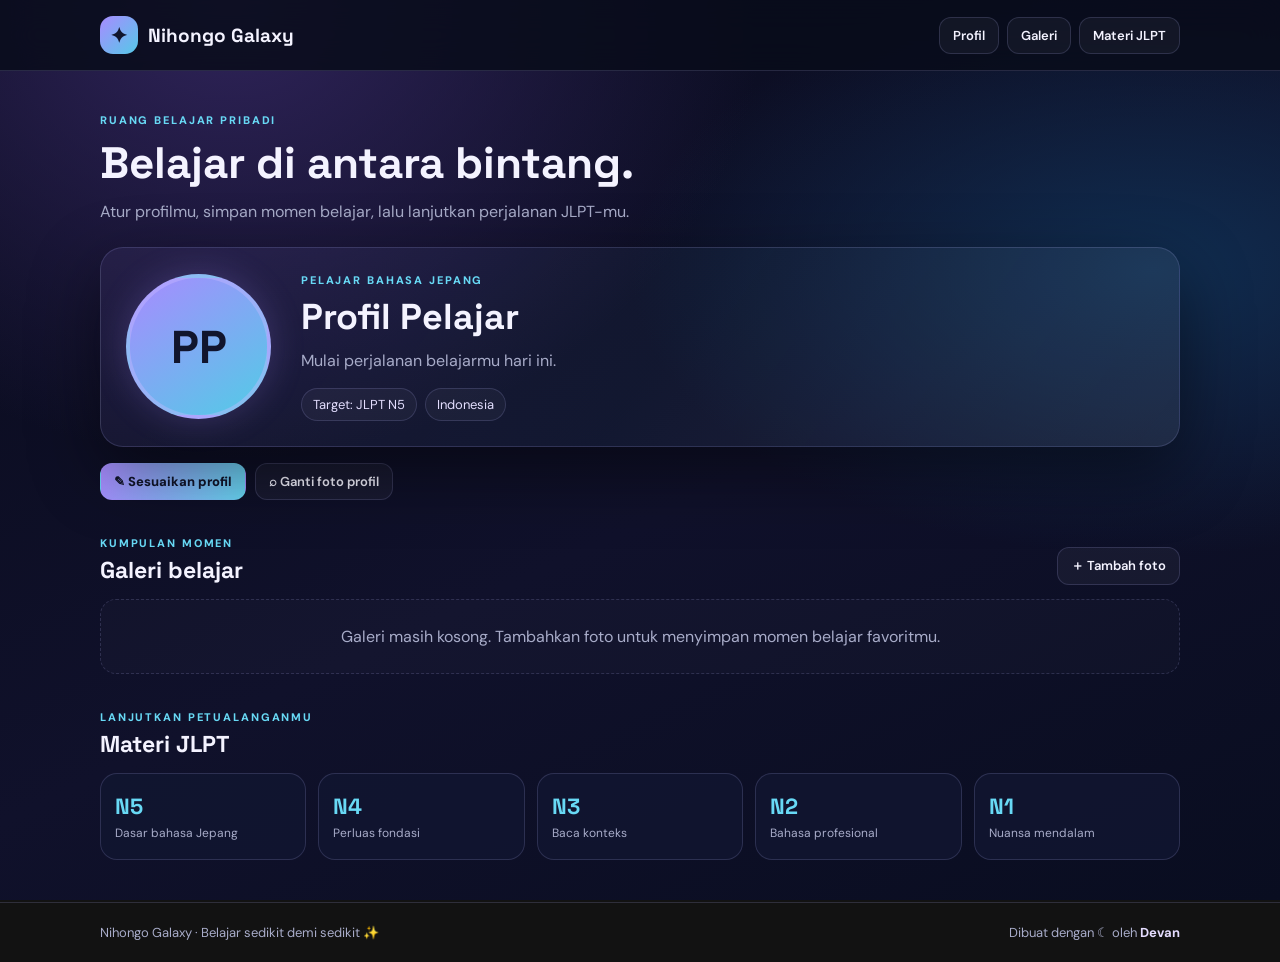
==== commit 78564a21: "Fix profile photo upload and avatar display; isolate profile storage key" ====
--- a/index.html
+++ b/index.html
@@ -4,28 +4,51 @@
   <meta charset="utf-8">
   <meta name="viewport" content="width=device-width, initial-scale=1">
   <meta name="theme-color" content="#080b1b">
-  <meta name="description" content="Nihongo Galaxy: profil belajar yang bisa disesuaikan, galeri pribadi, dan akses materi JLPT N5 hingga N1.">
+  <meta name="description" content="Nihongo Galaxy: profil belajar yang bisa disesuaikan, galeri pribadi, dan materi JLPT.">
   <title>Nihongo Galaxy — Beranda Belajar</title>
   <link rel="preconnect" href="https://fonts.googleapis.com"><link rel="preconnect" href="https://fonts.gstatic.com" crossorigin>
   <link href="https://fonts.googleapis.com/css2?family=DM+Sans:wght@400;500;600;700;800&family=Space+Grotesk:wght@500;600;700&display=swap" rel="stylesheet">
   <style>
-    :root{color-scheme:dark;--bg:#080b1b;--panel:rgba(18,23,49,.82);--ink:#f4f3ff;--muted:#a8acc9;--line:rgba(184,184,255,.17);--accent:#a88bff;--cyan:#68d9f5;--shadow:0 24px 70px #0007}*{box-sizing:border-box}html{scroll-behavior:smooth}body{margin:0;min-height:100vh;color:var(--ink);font-family:"DM Sans",sans-serif;background:radial-gradient(ellipse at 18% 0%,#30245b 0,transparent 36%),radial-gradient(ellipse at 90% 30%,#102d50 0,transparent 32%),linear-gradient(155deg,#090b1c,#10112b 55%,#090d20);background-attachment:fixed;overflow-x:hidden}body:before,body:after{content:"";position:fixed;inset:0;z-index:-1;pointer-events:none;background-image:radial-gradient(1px 1px at 8% 18%,#fff 98%,transparent),radial-gradient(1px 1px at 23% 74%,#c9d8ff 98%,transparent),radial-gradient(2px 2px at 53% 14%,#fff 98%,transparent),radial-gradient(1px 1px at 78% 63%,#fff 98%,transparent),radial-gradient(1px 1px at 91% 28%,#d1c5ff 98%,transparent);background-size:230px 190px;opacity:.65}body:after{background-size:310px 270px;background-position:80px 55px;opacity:.35}.wrap{width:min(1080px,calc(100% - 36px));margin:auto}.topbar{position:sticky;top:0;z-index:10;background:#090c1bd9;border-bottom:1px solid var(--line);backdrop-filter:blur(16px)}.nav{min-height:70px;display:flex;align-items:center;justify-content:space-between;gap:14px}.brand{display:flex;align-items:center;gap:10px;color:var(--ink);text-decoration:none;font:700 19px "Space Grotesk",sans-serif}.brandmark{display:grid;place-items:center;width:38px;height:38px;border-radius:13px;background:linear-gradient(135deg,#a88bff,#55c9e8);color:#11152d;font-size:21px;box-shadow:0 0 24px #a88bff55}.nav-links{display:flex;gap:8px;flex-wrap:wrap}.nav-links a,.button,.upload-btn{border:1px solid var(--line);border-radius:12px;padding:9px 13px;color:var(--ink);background:#ffffff0b;text-decoration:none;font:600 13px "DM Sans",sans-serif;cursor:pointer;transition:.2s}.nav-links a:hover,.button:hover,.upload-btn:hover{border-color:#a88bff88;background:#a88bff16}.hero{padding:42px 0 22px}.eyebrow{color:var(--cyan);font-size:11px;font-weight:800;letter-spacing:.17em;text-transform:uppercase}.hero h1{margin:8px 0;font:700 clamp(29px,5vw,44px) "Space Grotesk",sans-serif;letter-spacing:-.04em}.hero p{margin:0;color:var(--muted);line-height:1.6}.profile-card{position:relative;display:grid;grid-template-columns:150px 1fr;gap:25px;align-items:center;padding:25px;border:1px solid var(--line);border-radius:23px;background:linear-gradient(125deg,#a88bff13,#68d9f50a 52%,#fff1);box-shadow:var(--shadow);overflow:hidden}.profile-card:after{content:"✦";position:absolute;right:24px;top:12px;color:#c5b7ff55;font-size:40px}.avatar-wrap{width:145px;height:145px}.avatar,.avatar-fallback{width:100%;height:100%;border-radius:50%;object-fit:cover;border:4px solid #c9b9ff66;box-shadow:0 0 34px #a88bff3a}.avatar-fallback{display:grid;place-items:center;background:linear-gradient(145deg,#a88bff,#51cce6);color:#11152d;font:700 46px "Space Grotesk",sans-serif}.profile-copy h2{margin:7px 0;font:700 clamp(27px,4vw,36px) "Space Grotesk",sans-serif}.bio{max-width:680px;margin:0 0 14px;color:var(--muted);line-height:1.7;white-space:pre-wrap}.meta{display:flex;flex-wrap:wrap;gap:8px}.meta span{padding:7px 11px;border:1px solid var(--line);border-radius:999px;background:#ffffff09;color:#e3defe;font-size:13px}.actions{display:flex;flex-wrap:wrap;gap:9px;margin:16px 0}.primary{border-color:transparent;background:linear-gradient(110deg,var(--accent),#68d9f5);color:#11152b;font-weight:800}.upload-btn{display:inline-flex;align-items:center}.editor{display:none;grid-template-columns:repeat(2,minmax(0,1fr));gap:13px;margin:14px 0 24px;padding:19px;border:1px solid var(--line);border-radius:19px;background:var(--panel);box-shadow:var(--shadow)}.editor.open{display:grid}.field{display:grid;gap:7px;color:#dedcf5;font-size:13px;font-weight:700}.field.full{grid-column:1/-1}input,textarea{width:100%;border:1px solid var(--line);border-radius:11px;padding:11px 12px;color:var(--ink);background:#080c1dcc;font:500 14px "DM Sans",sans-serif}input:focus,textarea:focus{outline:2px solid #a88bff77;border-color:var(--accent)}input[type=color]{height:43px;padding:5px}textarea{min-height:84px;resize:vertical}.section{margin:36px 0}.section-head{display:flex;justify-content:space-between;align-items:end;gap:12px;margin-bottom:14px}.section h2{margin:5px 0 0;font:700 23px "Space Grotesk",sans-serif}.section-head p{margin:0;color:var(--muted);font-size:13px}.gallery{display:grid;grid-template-columns:repeat(3,minmax(0,1fr));gap:14px}.gallery-item{position:relative;overflow:hidden;aspect-ratio:4/3;border:1px solid var(--line);border-radius:16px;background:#171b36}.gallery-item img{display:block;width:100%;height:100%;object-fit:cover;cursor:zoom-in;transition:transform .25s}.gallery-item:hover img{transform:scale(1.04)}.remove{position:absolute;top:8px;right:8px;width:34px;height:34px;padding:0;border:1px solid #ffffff44;border-radius:50%;background:#090b1bd9;color:#fff;font-size:20px;cursor:pointer}.empty{grid-column:1/-1;padding:26px;text-align:center;border:1px dashed var(--line);border-radius:16px;color:var(--muted);background:#ffffff05}.levels{display:grid;grid-template-columns:repeat(5,minmax(0,1fr));gap:12px}.level{display:block;padding:18px 14px;border:1px solid var(--line);border-radius:17px;background:var(--panel);color:var(--ink);text-decoration:none;transition:.2s}.level:hover{transform:translateY(-3px);border-color:#a88bff88;box-shadow:var(--shadow)}.level b{display:block;color:var(--cyan);font:700 22px "Space Grotesk",sans-serif}.level span{display:block;margin-top:5px;color:var(--muted);font-size:12px}.footer{margin-top:42px;padding:21px 0;border-top:1px solid var(--line);color:var(--muted);font-size:13px}.footer-inner{display:flex;justify-content:space-between;gap:12px}.footer strong{color:#e5ddff}.modal{position:fixed;inset:0;z-index:30;display:none;place-items:center;padding:24px;background:#03040ddd;backdrop-filter:blur(8px)}.modal.open{display:grid}.modal img{max-width:min(1000px,92vw);max-height:86vh;border-radius:16px}.modal-close{position:absolute;top:18px;right:18px;width:42px;height:42px;border:1px solid var(--line);border-radius:50%;background:#171b36;color:white;font-size:24px;cursor:pointer}.toast{position:fixed;left:50%;bottom:22px;z-index:50;transform:translate(-50%,20px);padding:12px 17px;border:1px solid var(--line);border-radius:12px;background:#171b36;color:var(--ink);box-shadow:var(--shadow);opacity:0;pointer-events:none;transition:.2s}.toast.show{transform:translate(-50%,0);opacity:1}@media(max-width:700px){.profile-card{grid-template-columns:1fr;text-align:center;justify-items:center;padding:21px}.meta{justify-content:center}.gallery{grid-template-columns:repeat(2,minmax(0,1fr))}.editor.open{grid-template-columns:1fr}.field.full{grid-column:auto}.section-head{align-items:flex-start;flex-direction:column}.levels{grid-template-columns:repeat(2,minmax(0,1fr))}.footer-inner{flex-direction:column}}@media(max-width:420px){.nav{align-items:flex-start;padding:12px 0;flex-direction:column}.gallery{grid-template-columns:1fr}}
+  :root{color-scheme:dark;--bg:#080b1b;--panel:rgba(18,23,49,.82);--ink:#f4f3ff;--muted:#a8acc9;--line:rgba(184,184,255,.17);--accent:#a88bff;--cyan:#68d9f5;--shadow:0 24px 70px #0007}*{box-sizing:border-box}html{scroll-behavior:smooth}body{margin:0;min-height:100vh;color:var(--ink);font-family:"DM Sans",sans-serif;background:radial-gradient(ellipse at 18% 0%,#30245b 0,transparent 36%),radial-gradient(ellipse at 90% 30%,#102d50 0,transparent 32%),linear-gradient(155deg,#090b1c,#10112b 55%,#090d20);background-attachment:fixed;overflow-x:hidden}.wrap{width:min(1080px,calc(100% - 36px));margin:auto}.topbar{position:sticky;top:0;z-index:10;background:#090c1bd9;border-bottom:1px solid var(--line);backdrop-filter:blur(16px)}.nav{min-height:70px;display:flex;align-items:center;justify-content:space-between;gap:14px}.brand{display:flex;align-items:center;gap:10px;color:var(--ink);text-decoration:none;font:700 19px "Space Grotesk",sans-serif}.brandmark{display:grid;place-items:center;width:38px;height:38px;border-radius:13px;background:linear-gradient(135deg,#a88bff,#55c9e8);color:#11152d;font-size:21px}.nav-links{display:flex;gap:8px;flex-wrap:wrap}.nav-links a,.button,.upload-btn{border:1px solid var(--line);border-radius:12px;padding:9px 13px;color:var(--ink);background:#ffffff0b;text-decoration:none;font:600 13px "DM Sans",sans-serif;cursor:pointer}.hero{padding:42px 0 22px}.eyebrow{color:var(--cyan);font-size:11px;font-weight:800;letter-spacing:.17em;text-transform:uppercase}.hero h1{margin:8px 0;font:700 clamp(29px,5vw,44px) "Space Grotesk",sans-serif}.hero p{margin:0;color:var(--muted);line-height:1.6}.profile-card{position:relative;display:grid;grid-template-columns:150px 1fr;gap:25px;align-items:center;padding:25px;border:1px solid var(--line);border-radius:23px;background:linear-gradient(125deg,#a88bff13,#68d9f50a 52%,#fff1);box-shadow:var(--shadow)}.avatar-wrap{position:relative;width:145px;height:145px;border-radius:50%}.avatar,.avatar-fallback{position:absolute;inset:0;width:145px;height:145px;border-radius:50%;border:4px solid #c9b9ff66;box-shadow:0 0 34px #a88bff3a}.avatar{display:block;object-fit:cover;background:#171b36}.avatar-fallback{display:grid;place-items:center;background:linear-gradient(145deg,#a88bff,#51cce6);color:#11152d;font:700 46px "Space Grotesk",sans-serif}.profile-copy h2{margin:7px 0;font:700 clamp(27px,4vw,36px) "Space Grotesk",sans-serif}.bio{max-width:680px;margin:0 0 14px;color:var(--muted);line-height:1.7;white-space:pre-wrap}.meta{display:flex;flex-wrap:wrap;gap:8px}.meta span{padding:7px 11px;border:1px solid var(--line);border-radius:999px;background:#ffffff09;color:#e3defe;font-size:13px}.actions{display:flex;flex-wrap:wrap;gap:9px;margin:16px 0}.primary{border-color:transparent;background:linear-gradient(110deg,var(--accent),#68d9f5);color:#11152b;font-weight:800}.upload-btn{display:inline-flex;align-items:center}.editor{display:none;grid-template-columns:repeat(2,minmax(0,1fr));gap:13px;margin:14px 0 24px;padding:19px;border:1px solid var(--line);border-radius:19px;background:var(--panel)}.editor.open{display:grid}.field{display:grid;gap:7px;color:#dedcf5;font-size:13px;font-weight:700}.field.full{grid-column:1/-1}input,textarea{width:100%;border:1px solid var(--line);border-radius:11px;padding:11px 12px;color:var(--ink);background:#080c1dcc;font:500 14px "DM Sans",sans-serif}input[type=color]{height:43px;padding:5px}textarea{min-height:84px;resize:vertical}.section{margin:36px 0}.section-head{display:flex;justify-content:space-between;align-items:end;gap:12px;margin-bottom:14px}.section h2{margin:5px 0 0;font:700 23px "Space Grotesk",sans-serif}.section-head p{margin:0;color:var(--muted);font-size:13px}.gallery{display:grid;grid-template-columns:repeat(3,minmax(0,1fr));gap:14px}.gallery-item{position:relative;overflow:hidden;aspect-ratio:4/3;border:1px solid var(--line);border-radius:16px;background:#171b36}.gallery-item img{display:block;width:100%;height:100%;object-fit:cover;cursor:zoom-in}.remove{position:absolute;top:8px;right:8px;width:34px;height:34px;border:1px solid #ffffff44;border-radius:50%;background:#090b1bd9;color:#fff;font-size:20px;cursor:pointer}.empty{grid-column:1/-1;padding:26px;text-align:center;border:1px dashed var(--line);border-radius:16px;color:var(--muted);background:#ffffff05}.levels{display:grid;grid-template-columns:repeat(5,minmax(0,1fr));gap:12px}.level{display:block;padding:18px 14px;border:1px solid var(--line);border-radius:17px;background:var(--panel);color:var(--ink);text-decoration:none}.level b{display:block;color:var(--cyan);font:700 22px "Space Grotesk",sans-serif}.level span{display:block;margin-top:5px;color:var(--muted);font-size:12px}.footer{margin-top:42px;padding:21px 0;border-top:1px solid var(--line);color:var(--muted);font-size:13px}.footer-inner{display:flex;justify-content:space-between}.footer strong{color:#e5ddff}.modal{position:fixed;inset:0;z-index:30;display:none;place-items:center;padding:24px;background:#03040ddd}.modal.open{display:grid}.modal img{max-width:min(1000px,92vw);max-height:86vh;border-radius:16px}.modal-close{position:absolute;top:18px;right:18px;width:42px;height:42px;border-radius:50%;background:#171b36;color:white;font-size:24px}.toast{position:fixed;left:50%;bottom:22px;z-index:50;transform:translate(-50%,20px);padding:12px 17px;border:1px solid var(--line);border-radius:12px;background:#171b36;opacity:0;transition:.2s}.toast.show{transform:translate(-50%,0);opacity:1}@media(max-width:700px){.profile-card{grid-template-columns:1fr;text-align:center;justify-items:center}.meta{justify-content:center}.gallery{grid-template-columns:repeat(2,minmax(0,1fr))}.editor.open{grid-template-columns:1fr}.field.full{grid-column:auto}.section-head{align-items:flex-start;flex-direction:column}.levels{grid-template-columns:repeat(2,minmax(0,1fr))}.footer-inner{flex-direction:column}}@media(max-width:420px){.nav{align-items:flex-start;padding:12px 0;flex-direction:column}.gallery{grid-template-columns:1fr}}
   </style>
 </head>
 <body>
-  <header class="topbar"><div class="wrap nav"><a class="brand" href="#home"><span class="brandmark" aria-hidden="true">✦</span>Nihongo Galaxy</a><nav class="nav-links" aria-label="Navigasi"><a href="#profile">Profil</a><a href="#gallerySection">Galeri</a><a href="#materi">Materi JLPT</a></nav></div></header>
-  <main class="wrap" id="home">
-    <section class="hero"><div class="eyebrow">RUANG BELAJAR PRIBADI</div><h1>Belajar di antara bintang.</h1><p>Atur profilmu, simpan momen belajar, lalu lanjutkan perjalanan JLPT-mu.</p></section>
-    <section id="profile" class="profile-card" aria-label="Profil pelajar"><div class="avatar-wrap"><div class="avatar-fallback" id="avatarFallback" aria-hidden="true">P</div><img class="avatar" id="avatar" alt="Foto profil" hidden></div><div class="profile-copy"><div class="eyebrow">PELAJAR BAHASA JEPANG</div><h2 id="displayName">Profil Pelajar</h2><p class="bio" id="displayBio">Mulai perjalanan belajarmu hari ini.</p><div class="meta"><span id="displayLevel">Target: JLPT N5</span><span id="displayLocation">Indonesia</span></div></div></section>
-    <div class="actions"><button class="button primary" id="toggleEditor" type="button" aria-expanded="false">✎ Sesuaikan profil</button><label class="upload-btn">⌕ Ganti foto profil<input id="avatarInput" type="file" accept="image/*" hidden></label></div>
-    <form class="editor" id="editor"><label class="field">Nama<input id="nameInput" maxlength="60" placeholder="Nama kamu"></label><label class="field">Target belajar<input id="levelInput" maxlength="60" placeholder="Target: JLPT N5"></label><label class="field">Lokasi<input id="locationInput" maxlength="60" placeholder="Indonesia"></label><label class="field">Warna aksen<input id="colorInput" type="color" value="#a88bff"></label><label class="field full">Bio<textarea id="bioInput" maxlength="300" placeholder="Ceritakan perjalanan belajarmu..."></textarea></label><div class="actions field full"><button class="button primary" type="submit">Simpan perubahan</button><button class="button" id="resetProfile" type="button">Reset profil</button></div></form>
-    <section class="section" id="gallerySection" aria-labelledby="galleryTitle"><div class="section-head"><div><div class="eyebrow">KUMPULAN MOMEN</div><h2 id="galleryTitle">Galeri belajar</h2></div><label class="upload-btn">＋ Tambah foto<input id="galleryInput" type="file" accept="image/*" multiple hidden></label></div><div class="gallery" id="gallery" aria-label="Galeri foto"></div></section>
-    <section class="section" id="materi" aria-labelledby="levelsTitle"><div class="section-head"><div><div class="eyebrow">LANJUTKAN PETUALANGANMU</div><h2 id="levelsTitle">Materi JLPT</h2></div><p>Pilih level yang ingin kamu pelajari.</p></div><div class="levels"><a class="level" href="n5.html"><b>N5</b><span>Dasar bahasa Jepang</span></a><a class="level" href="n4.html"><b>N4</b><span>Perluas fondasi</span></a><a class="level" href="n3.html"><b>N3</b><span>Baca konteks</span></a><a class="level" href="n2.html"><b>N2</b><span>Bahasa profesional</span></a><a class="level" href="n1.html"><b>N1</b><span>Nuansa mendalam</span></a></div></section>
-  </main>
-  <footer class="footer"><div class="wrap footer-inner"><span>Nihongo Galaxy · Belajar sedikit demi sedikit ✨</span><span>Dibuat dengan ☾ oleh <strong>Devan</strong></span></div></footer>
-  <div class="modal" id="modal" role="dialog" aria-modal="true" aria-label="Pratinjau foto"><button class="modal-close" id="modalClose" type="button" aria-label="Tutup">×</button><img id="modalImage" alt="Pratinjau foto galeri"></div><div class="toast" id="toast" role="status" aria-live="polite"></div>
-  <script>
-    (()=>{'use strict';const $=id=>document.getElementById(id),KEY='nihongo-profile-galaxy-v2',defaults={name:'Profil Pelajar',bio:'Mulai perjalanan belajarmu hari ini.',level:'Target: JLPT N5',location:'Indonesia',color:'#a88bff',avatar:'',gallery:[]};let state;try{const saved=JSON.parse(localStorage.getItem(KEY)||'null');state={...defaults,...(saved&&typeof saved==='object'?saved:{})};if(!Array.isArray(state.gallery))state.gallery=[]}catch{state={...defaults}}let toastTimer;function notify(message){const toast=$('toast');toast.textContent=message;toast.classList.add('show');clearTimeout(toastTimer);toastTimer=setTimeout(()=>toast.classList.remove('show'),2500)}function save(){try{localStorage.setItem(KEY,JSON.stringify(state));return true}catch{notify('Penyimpanan browser penuh. Hapus beberapa foto lalu coba lagi.');return false}}function initials(name){return name.trim().split(/\s+/).slice(0,2).map(x=>x[0]||'').join('').toUpperCase()||'P'}function apply(){$('displayName').textContent=state.name||defaults.name;$('displayBio').textContent=state.bio||defaults.bio;$('displayLevel').textContent=state.level||defaults.level;$('displayLocation').textContent=state.location||defaults.location;document.documentElement.style.setProperty('--accent',/^#[0-9a-f]{6}$/i.test(state.color)?state.color:defaults.color);$('nameInput').value=state.name===defaults.name?'':state.name;$('bioInput').value=state.bio===defaults.bio?'':state.bio;$('levelInput').value=state.level===defaults.level?'':state.level;$('locationInput').value=state.location===defaults.location?'':state.location;$('colorInput').value=/^#[0-9a-f]{6}$/i.test(state.color)?state.color:defaults.color;$('avatarFallback').textContent=initials(state.name||defaults.name);$('avatar').hidden=!state.avatar;if(state.avatar)$('avatar').src=state.avatar;renderGallery()}function renderGallery(){const gallery=$('gallery');gallery.replaceChildren();if(!state.gallery.length){const empty=document.createElement('div');empty.className='empty';empty.textContent='Galeri masih kosong. Tambahkan foto untuk menyimpan momen belajar favoritmu.';gallery.append(empty);return}state.gallery.forEach((src,index)=>{const item=document.createElement('div');item.className='gallery-item';const image=document.createElement('img');image.src=src;image.alt=`Foto galeri ${index+1}`;image.loading='lazy';image.addEventListener('click',()=>openModal(src));const remove=document.createElement('button');remove.className='remove';remove.type='button';remove.textContent='×';remove.setAttribute('aria-label',`Hapus foto ${index+1}`);remove.addEventListener('click',()=>{state.gallery.splice(index,1);if(save())renderGallery()});item.append(image,remove);gallery.append(item)})}function processImage(file){return new Promise((resolve,reject)=>{if(!file.type.startsWith('image/'))return reject(new Error('Pilih file gambar.'));if(file.size>12*1024*1024)return reject(new Error('Ukuran gambar maksimal 12 MB.'));const reader=new FileReader();reader.onerror=()=>reject(new Error('Gambar tidak dapat dibaca.'));reader.onload=()=>{const image=new Image();image.onerror=()=>reject(new Error('Format gambar tidak didukung.'));image.onload=()=>{const scale=Math.min(1,1100/Math.max(image.width,image.height)),canvas=document.createElement('canvas');canvas.width=Math.max(1,Math.round(image.width*scale));canvas.height=Math.max(1,Math.round(image.height*scale));canvas.getContext('2d').drawImage(image,0,0,canvas.width,canvas.height);resolve(canvas.toDataURL('image/jpeg',.78))};image.src=reader.result};reader.readAsDataURL(file)})}$('toggleEditor').addEventListener('click',()=>{const open=$('editor').classList.toggle('open');$('toggleEditor').setAttribute('aria-expanded',String(open))});$('editor').addEventListener('submit',event=>{event.preventDefault();state.name=$('nameInput').value.trim()||defaults.name;state.bio=$('bioInput').value.trim()||defaults.bio;state.level=$('levelInput').value.trim()||defaults.level;state.location=$('locationInput').value.trim()||defaults.location;state.color=$('colorInput').value;if(save()){apply();$('editor').classList.remove('open');$('toggleEditor').setAttribute('aria-expanded','false');notify('Profil berhasil disimpan ✨')}});$('resetProfile').addEventListener('click',()=>{state={...defaults,gallery:state.gallery};if(save()){apply();notify('Profil berhasil direset')}});$('avatarInput').addEventListener('change',async event=>{const file=event.target.files[0];if(!file)return;try{state.avatar=await processImage(file);if(save()){apply();notify('Foto profil diperbarui')}}catch(error){notify(error.message)}finally{event.target.value=''}});$('galleryInput').addEventListener('change',async event=>{let added=0;for(const file of [...event.target.files]){if(state.gallery.length>=12){notify('Galeri dapat menyimpan maksimal 12 foto.');break}try{state.gallery.push(await processImage(file));added++}catch(error){notify(error.message)}}if(added&&save()){renderGallery();notify(`${added} foto berhasil ditambahkan`)}event.target.value=''});function openModal(src){$('modalImage').src=src;$('modal').classList.add('open');$('modalClose').focus()}function closeModal(){$('modal').classList.remove('open');$('modalImage').removeAttribute('src')}$('modalClose').addEventListener('click',closeModal);$('modal').addEventListener('click',event=>{if(event.target===$('modal'))closeModal()});document.addEventListener('keydown',event=>{if(event.key==='Escape')closeModal()});apply()})();
-  </script>
+<header class="topbar"><div class="wrap nav"><a class="brand" href="#home"><span class="brandmark">✦</span>Nihongo Galaxy</a><nav class="nav-links"><a href="#profile">Profil</a><a href="#gallerySection">Galeri</a><a href="#materi">Materi JLPT</a></nav></div></header>
+<main class="wrap" id="home">
+<section class="hero"><div class="eyebrow">RUANG BELAJAR PRIBADI</div><h1>Belajar di antara bintang.</h1><p>Atur profilmu, simpan momen belajar, lalu lanjutkan perjalanan JLPT-mu.</p></section>
+<section id="profile" class="profile-card"><div class="avatar-wrap"><div class="avatar-fallback" id="avatarFallback" aria-hidden="true">P</div><img class="avatar" id="avatar" alt="Foto profil" style="display:none"></div><div class="profile-copy"><div class="eyebrow">PELAJAR BAHASA JEPANG</div><h2 id="displayName">Profil Pelajar</h2><p class="bio" id="displayBio">Mulai perjalanan belajarmu hari ini.</p><div class="meta"><span id="displayLevel">Target: JLPT N5</span><span id="displayLocation">Indonesia</span></div></div></section>
+<div class="actions"><button class="button primary" id="toggleEditor" type="button">✎ Sesuaikan profil</button><label class="upload-btn">⌕ Ganti foto profil<input id="avatarInput" type="file" accept="image/*" hidden></label></div>
+<form class="editor" id="editor"><label class="field">Nama<input id="nameInput" maxlength="60" placeholder="Nama kamu"></label><label class="field">Target belajar<input id="levelInput" maxlength="60" placeholder="Target: JLPT N5"></label><label class="field">Lokasi<input id="locationInput" maxlength="60" placeholder="Indonesia"></label><label class="field">Warna aksen<input id="colorInput" type="color" value="#a88bff"></label><label class="field full">Bio<textarea id="bioInput" maxlength="300" placeholder="Ceritakan perjalanan belajarmu..."></textarea></label><div class="actions field full"><button class="button primary" type="submit">Simpan perubahan</button><button class="button" id="resetProfile" type="button">Reset profil</button></div></form>
+<section class="section" id="gallerySection"><div class="section-head"><div><div class="eyebrow">KUMPULAN MOMEN</div><h2>Galeri belajar</h2></div><label class="upload-btn">＋ Tambah foto<input id="galleryInput" type="file" accept="image/*" multiple hidden></label></div><div class="gallery" id="gallery"></div></section>
+<section class="section" id="materi"><div class="section-head"><div><div class="eyebrow">LANJUTKAN PETUALANGANMU</div><h2>Materi JLPT</h2></div></div><div class="levels"><a class="level" href="n5.html"><b>N5</b><span>Dasar bahasa Jepang</span></a><a class="level" href="n4.html"><b>N4</b><span>Perluas fondasi</span></a><a class="level" href="n3.html"><b>N3</b><span>Baca konteks</span></a><a class="level" href="n2.html"><b>N2</b><span>Bahasa profesional</span></a><a class="level" href="n1.html"><b>N1</b><span>Nuansa mendalam</span></a></div></section>
+</main>
+<footer class="footer"><div class="wrap footer-inner"><span>Nihongo Galaxy · Belajar sedikit demi sedikit ✨</span><span>Dibuat dengan ☾ oleh <strong>Devan</strong></span></div></footer>
+<div class="modal" id="modal"><button class="modal-close" id="modalClose" type="button">×</button><img id="modalImage" alt="Pratinjau galeri"></div><div class="toast" id="toast" role="status"></div>
+<script>
+(()=>{'use strict';
+const $=id=>document.getElementById(id),KEY='nihongo-profile-galaxy-v3';
+const defaults={name:'Profil Pelajar',bio:'Mulai perjalanan belajarmu hari ini.',level:'Target: JLPT N5',location:'Indonesia',color:'#a88bff',avatar:'',gallery:[]};
+let state;try{const saved=JSON.parse(localStorage.getItem(KEY)||'null');state={...defaults,...(saved&&typeof saved==='object'?saved:{})};if(!Array.isArray(state.gallery))state.gallery=[]}catch{state={...defaults}}
+let toastTimer;function notify(message){$('toast').textContent=message;$('toast').classList.add('show');clearTimeout(toastTimer);toastTimer=setTimeout(()=>$('toast').classList.remove('show'),2500)}
+function save(){try{localStorage.setItem(KEY,JSON.stringify(state));return true}catch(e){notify('Penyimpanan penuh. Hapus beberapa foto lalu coba lagi.');return false}}
+function initials(name){return name.trim().split(/\s+/).slice(0,2).map(x=>x[0]||'').join('').toUpperCase()||'P'}
+function apply(){
+  $('displayName').textContent=state.name||defaults.name;$('displayBio').textContent=state.bio||defaults.bio;$('displayLevel').textContent=state.level||defaults.level;$('displayLocation').textContent=state.location||defaults.location;
+  document.documentElement.style.setProperty('--accent',/^#[0-9a-f]{6}$/i.test(state.color)?state.color:defaults.color);
+  $('nameInput').value=state.name===defaults.name?'':state.name;$('bioInput').value=state.bio===defaults.bio?'':state.bio;$('levelInput').value=state.level===defaults.level?'':state.level;$('locationInput').value=state.location===defaults.location?'':state.location;$('colorInput').value=state.color;
+  const fallback=$('avatarFallback'),avatar=$('avatar');fallback.textContent=initials(state.name||defaults.name);
+  if(state.avatar&&typeof state.avatar==='string'&&state.avatar.startsWith('data:image')){avatar.onload=()=>{avatar.style.display='block';fallback.style.display='none'};avatar.onerror=()=>{avatar.style.display='none';fallback.style.display='grid';state.avatar='';save()};avatar.src=state.avatar}else{avatar.removeAttribute('src');avatar.style.display='none';fallback.style.display='grid'}
+  renderGallery()
+}
+function renderGallery(){const gallery=$('gallery');gallery.replaceChildren();if(!state.gallery.length){const e=document.createElement('div');e.className='empty';e.textContent='Galeri masih kosong. Tambahkan foto untuk menyimpan momen belajar favoritmu.';gallery.append(e);return}state.gallery.forEach((src,index)=>{const item=document.createElement('div');item.className='gallery-item';const img=document.createElement('img');img.src=src;img.alt=`Foto galeri ${index+1}`;img.loading='lazy';img.addEventListener('click',()=>openModal(src));const remove=document.createElement('button');remove.className='remove';remove.type='button';remove.textContent='×';remove.addEventListener('click',()=>{state.gallery.splice(index,1);save();renderGallery()});item.append(img,remove);gallery.append(item)})}
+function processImage(file){return new Promise((resolve,reject)=>{if(!file.type.startsWith('image/'))return reject(new Error('Pilih file gambar.'));if(file.size>15*1024*1024)return reject(new Error('Ukuran gambar maksimal 15 MB.'));const reader=new FileReader();reader.onerror=()=>reject(new Error('Gambar tidak dapat dibaca.'));reader.onload=()=>{const img=new Image();img.onerror=()=>reject(new Error('Format gambar tidak didukung.'));img.onload=()=>{const scale=Math.min(1,900/Math.max(img.naturalWidth,img.naturalHeight)),canvas=document.createElement('canvas');canvas.width=Math.max(1,Math.round(img.naturalWidth*scale));canvas.height=Math.max(1,Math.round(img.naturalHeight*scale));canvas.getContext('2d').drawImage(img,0,0,canvas.width,canvas.height);resolve(canvas.toDataURL('image/jpeg',.82))};img.src=reader.result};reader.readAsDataURL(file)})}
+$('toggleEditor').addEventListener('click',()=>{$('editor').classList.toggle('open')});
+$('editor').addEventListener('submit',e=>{e.preventDefault();state.name=$('nameInput').value.trim()||defaults.name;state.bio=$('bioInput').value.trim()||defaults.bio;state.level=$('levelInput').value.trim()||defaults.level;state.location=$('locationInput').value.trim()||defaults.location;state.color=$('colorInput').value;if(save()){apply();$('editor').classList.remove('open');notify('Profil berhasil disimpan ✨')}});
+$('resetProfile').addEventListener('click',()=>{state={...defaults,gallery:state.gallery};if(save()){apply();notify('Profil berhasil direset')}});
+$('avatarInput').addEventListener('change',async e=>{const file=e.target.files&&e.target.files[0];if(!file)return;try{const processed=await processImage(file);state.avatar=processed;if(save()){apply();notify('Foto profil diperbarui')}}catch(error){notify(error.message)}finally{e.target.value=''}});
+$('galleryInput').addEventListener('change',async e=>{let added=0;for(const file of [...e.target.files]){if(state.gallery.length>=12){notify('Galeri maksimal 12 foto.');break}try{state.gallery.push(await processImage(file));added++}catch(error){notify(error.message)}}if(added&&save()){renderGallery();notify(`${added} foto ditambahkan`)}e.target.value=''});
+function openModal(src){$('modalImage').src=src;$('modal').classList.add('open')}function closeModal(){$('modal').classList.remove('open');$('modalImage').removeAttribute('src')}$('modalClose').addEventListener('click',closeModal);$('modal').addEventListener('click',e=>{if(e.target===$('modal'))closeModal()});document.addEventListener('keydown',e=>{if(e.key==='Escape')closeModal()});
+apply();})();
+</script>
 </body>
 </html>
